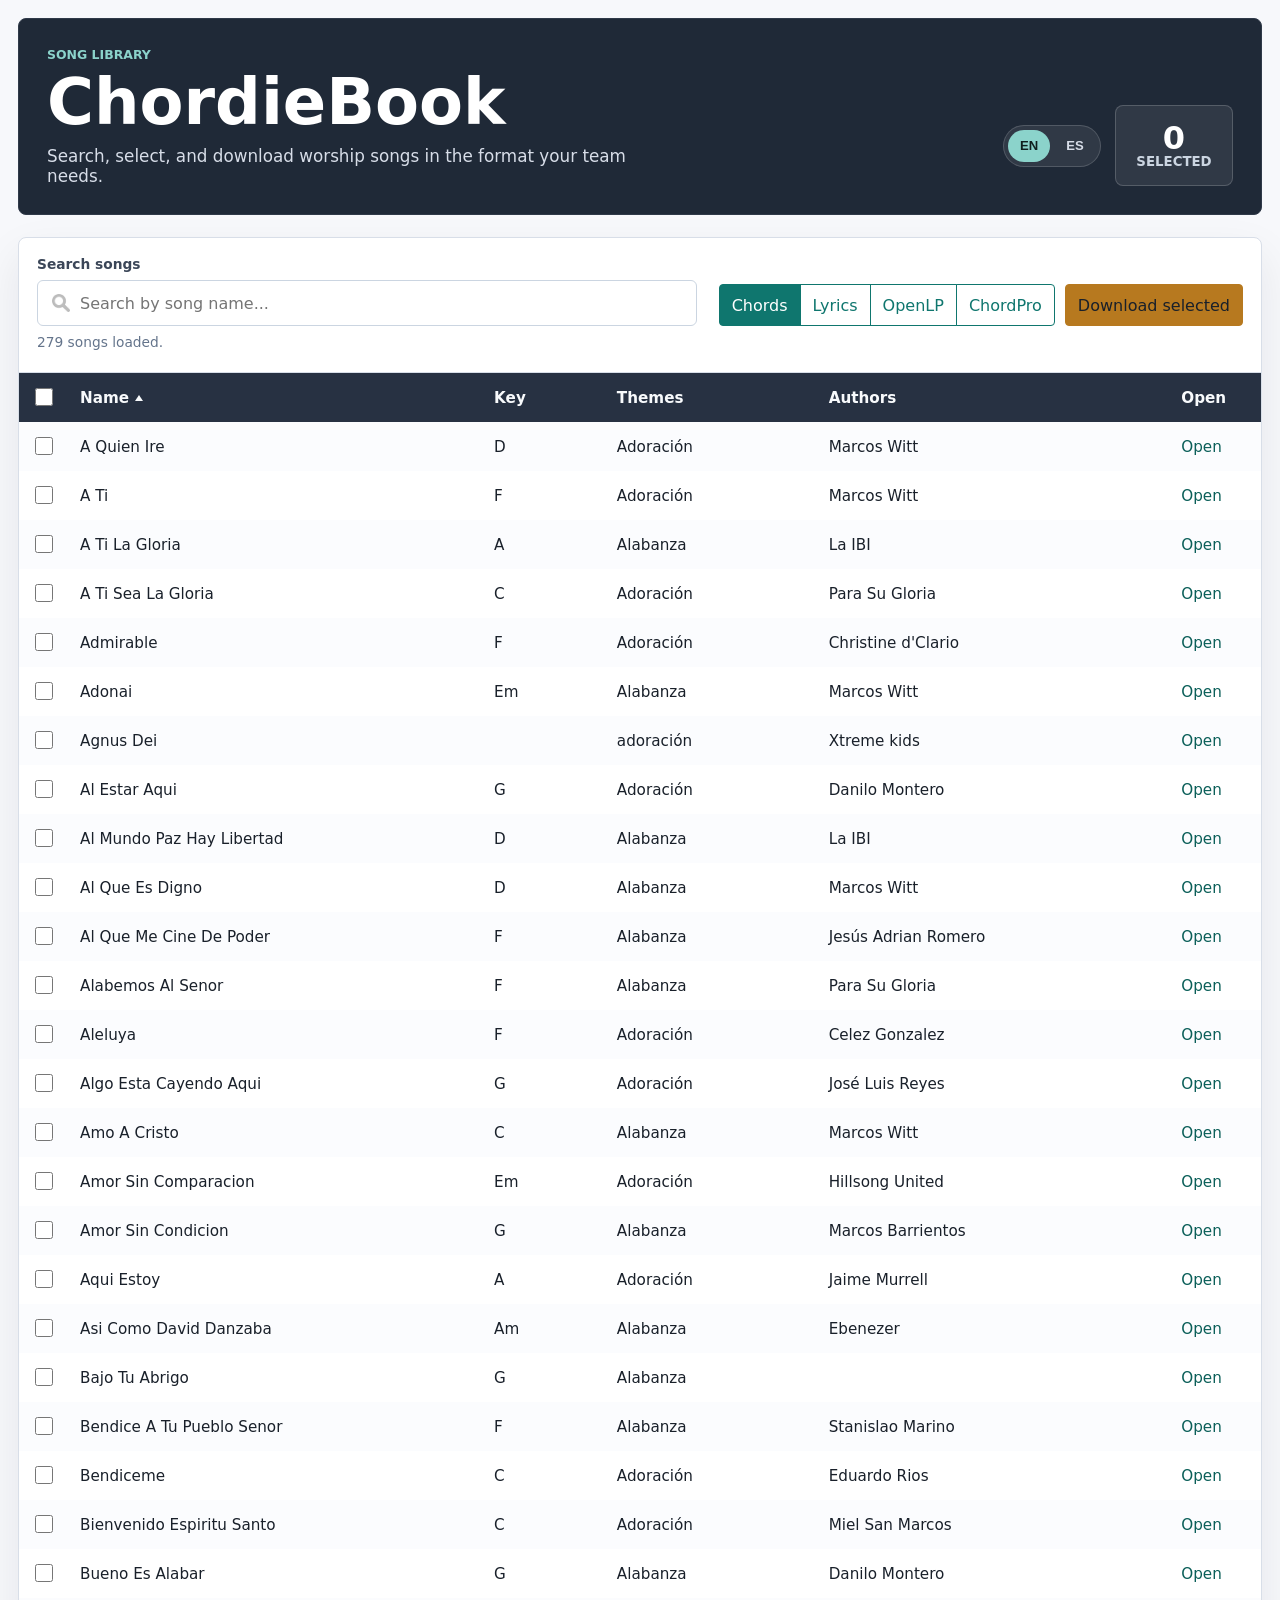
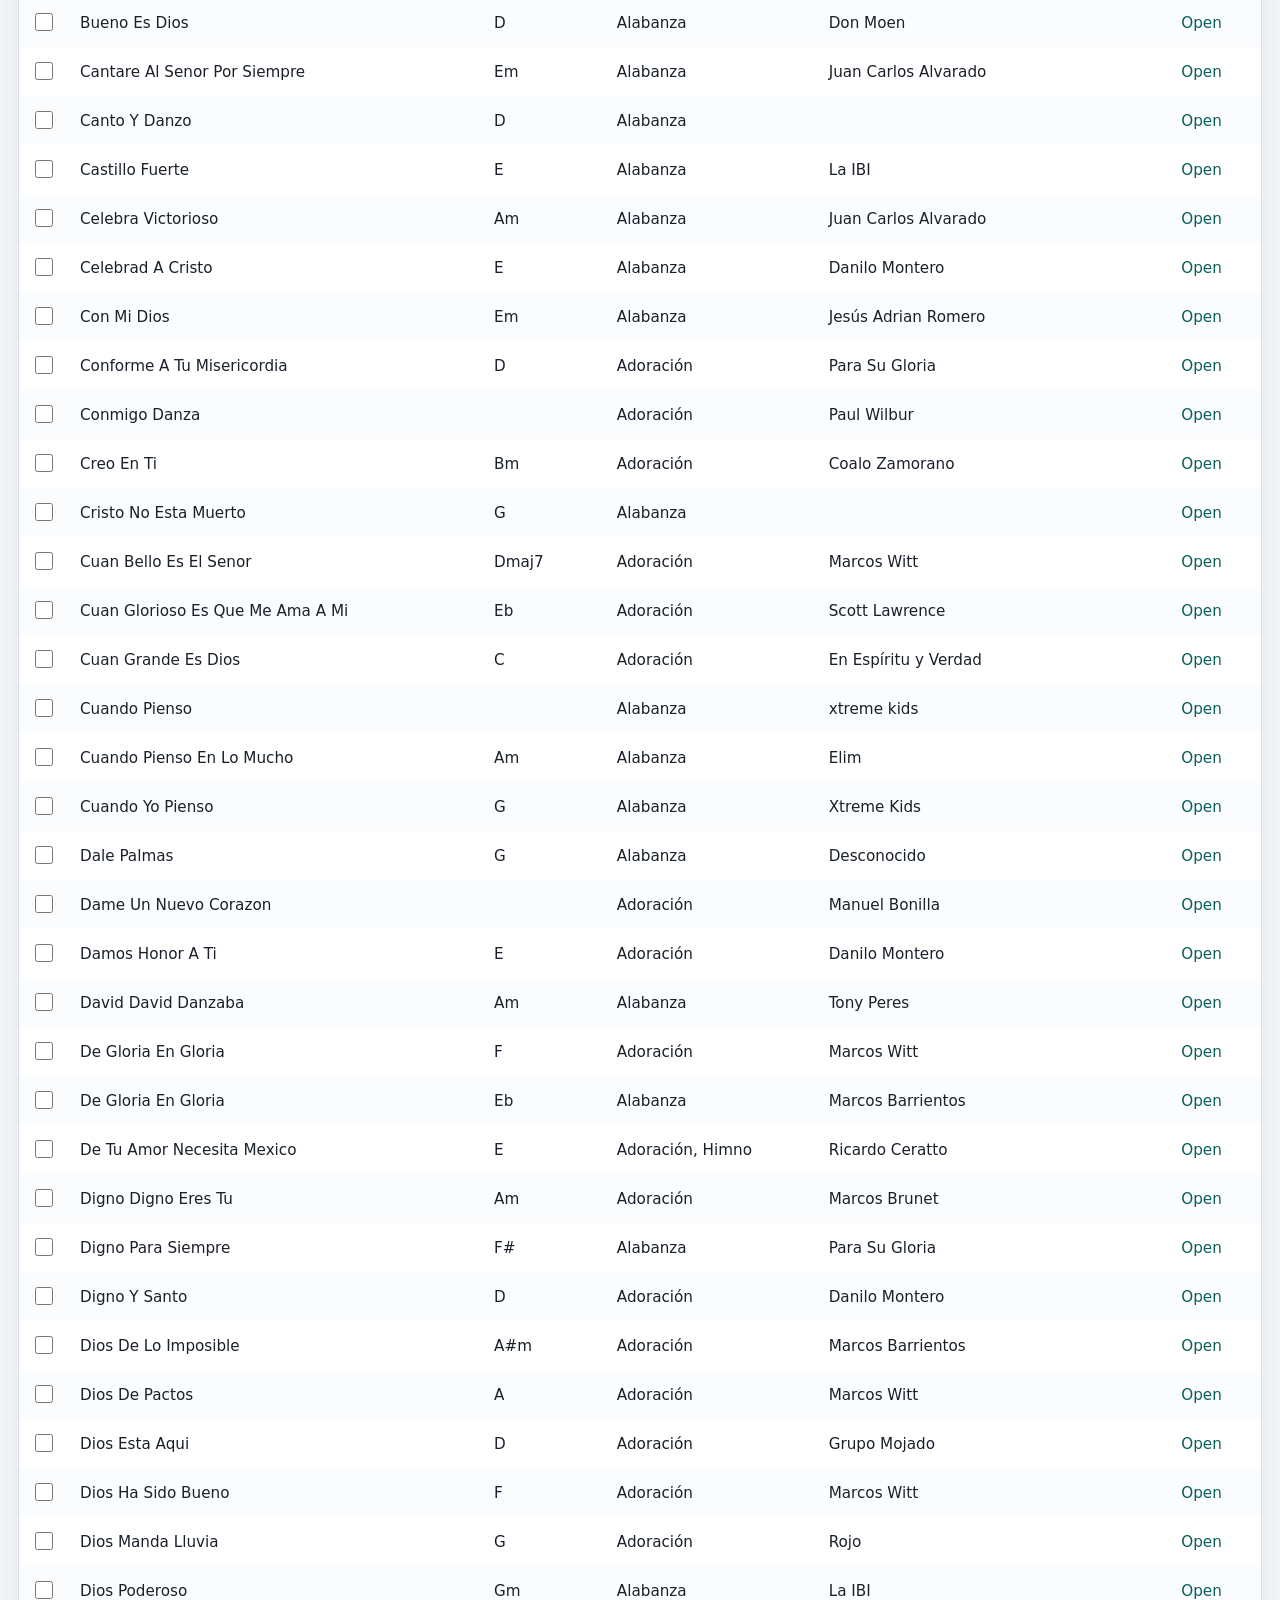
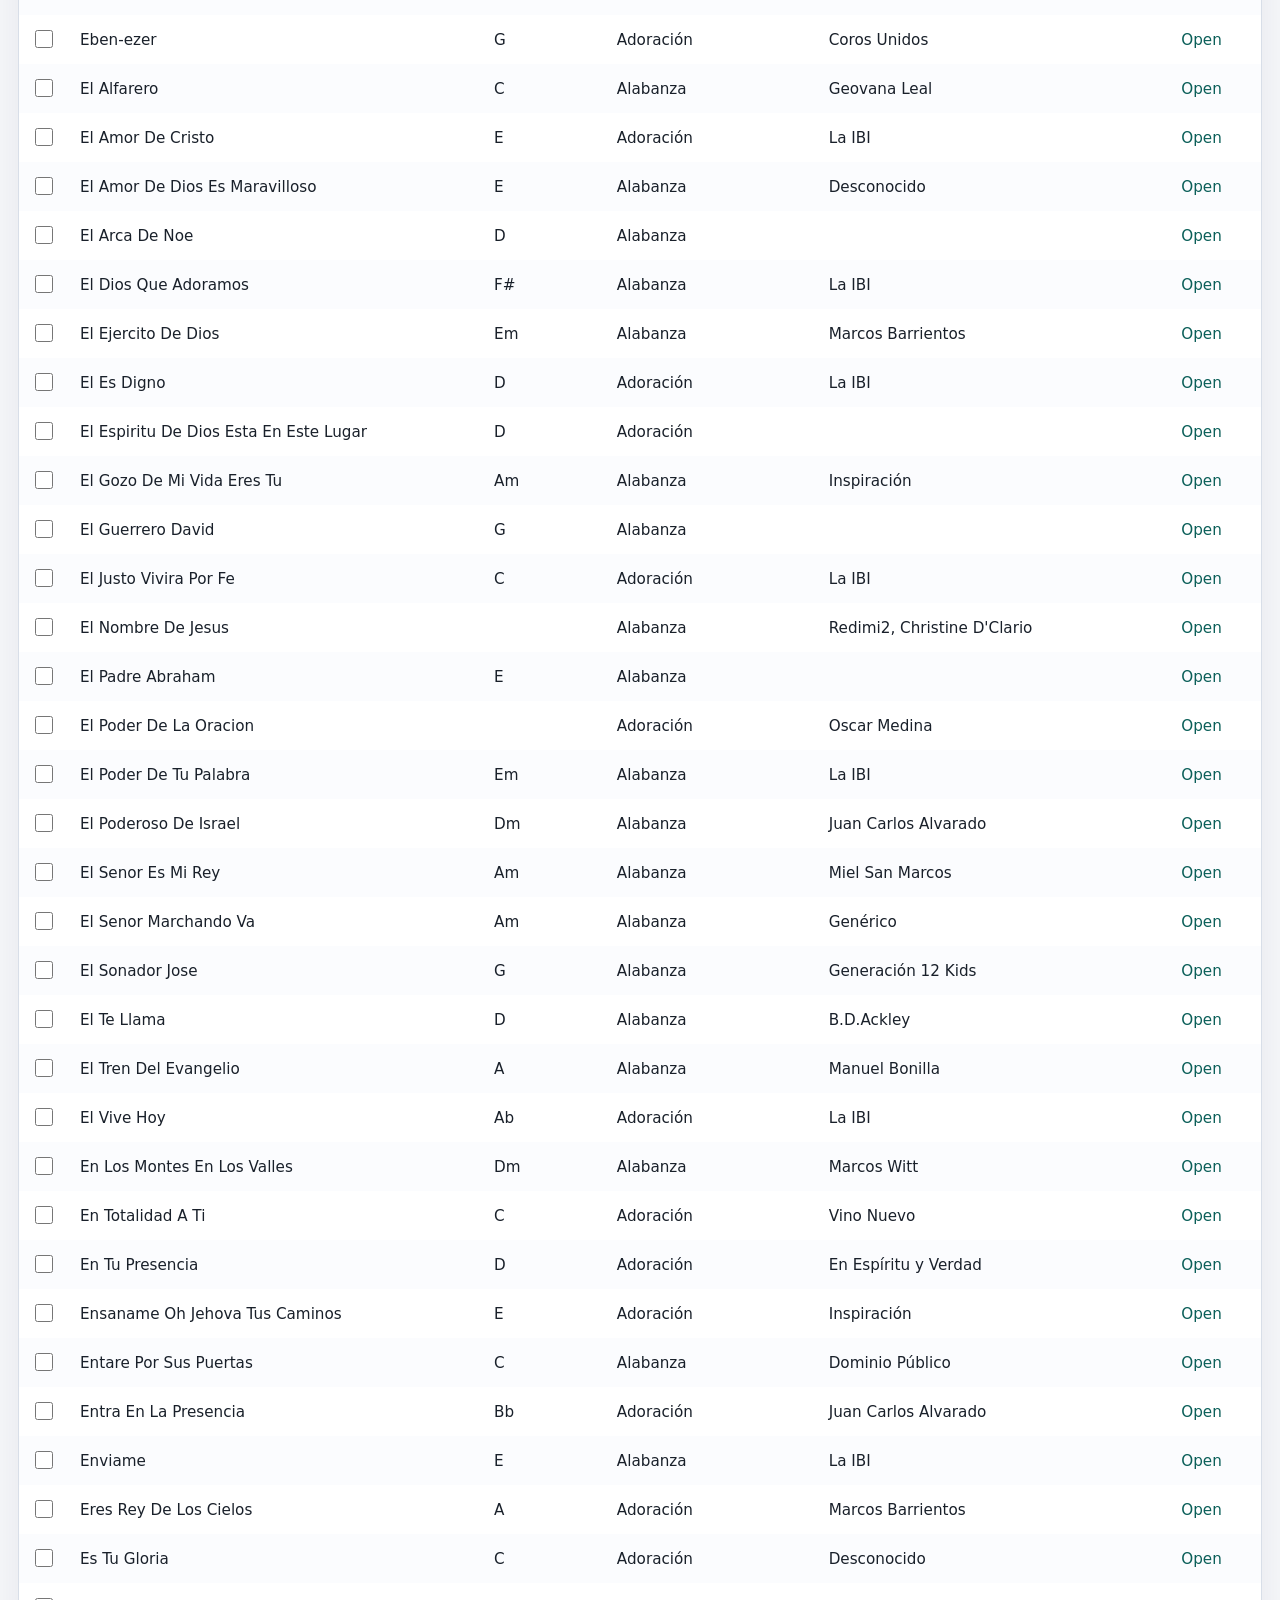
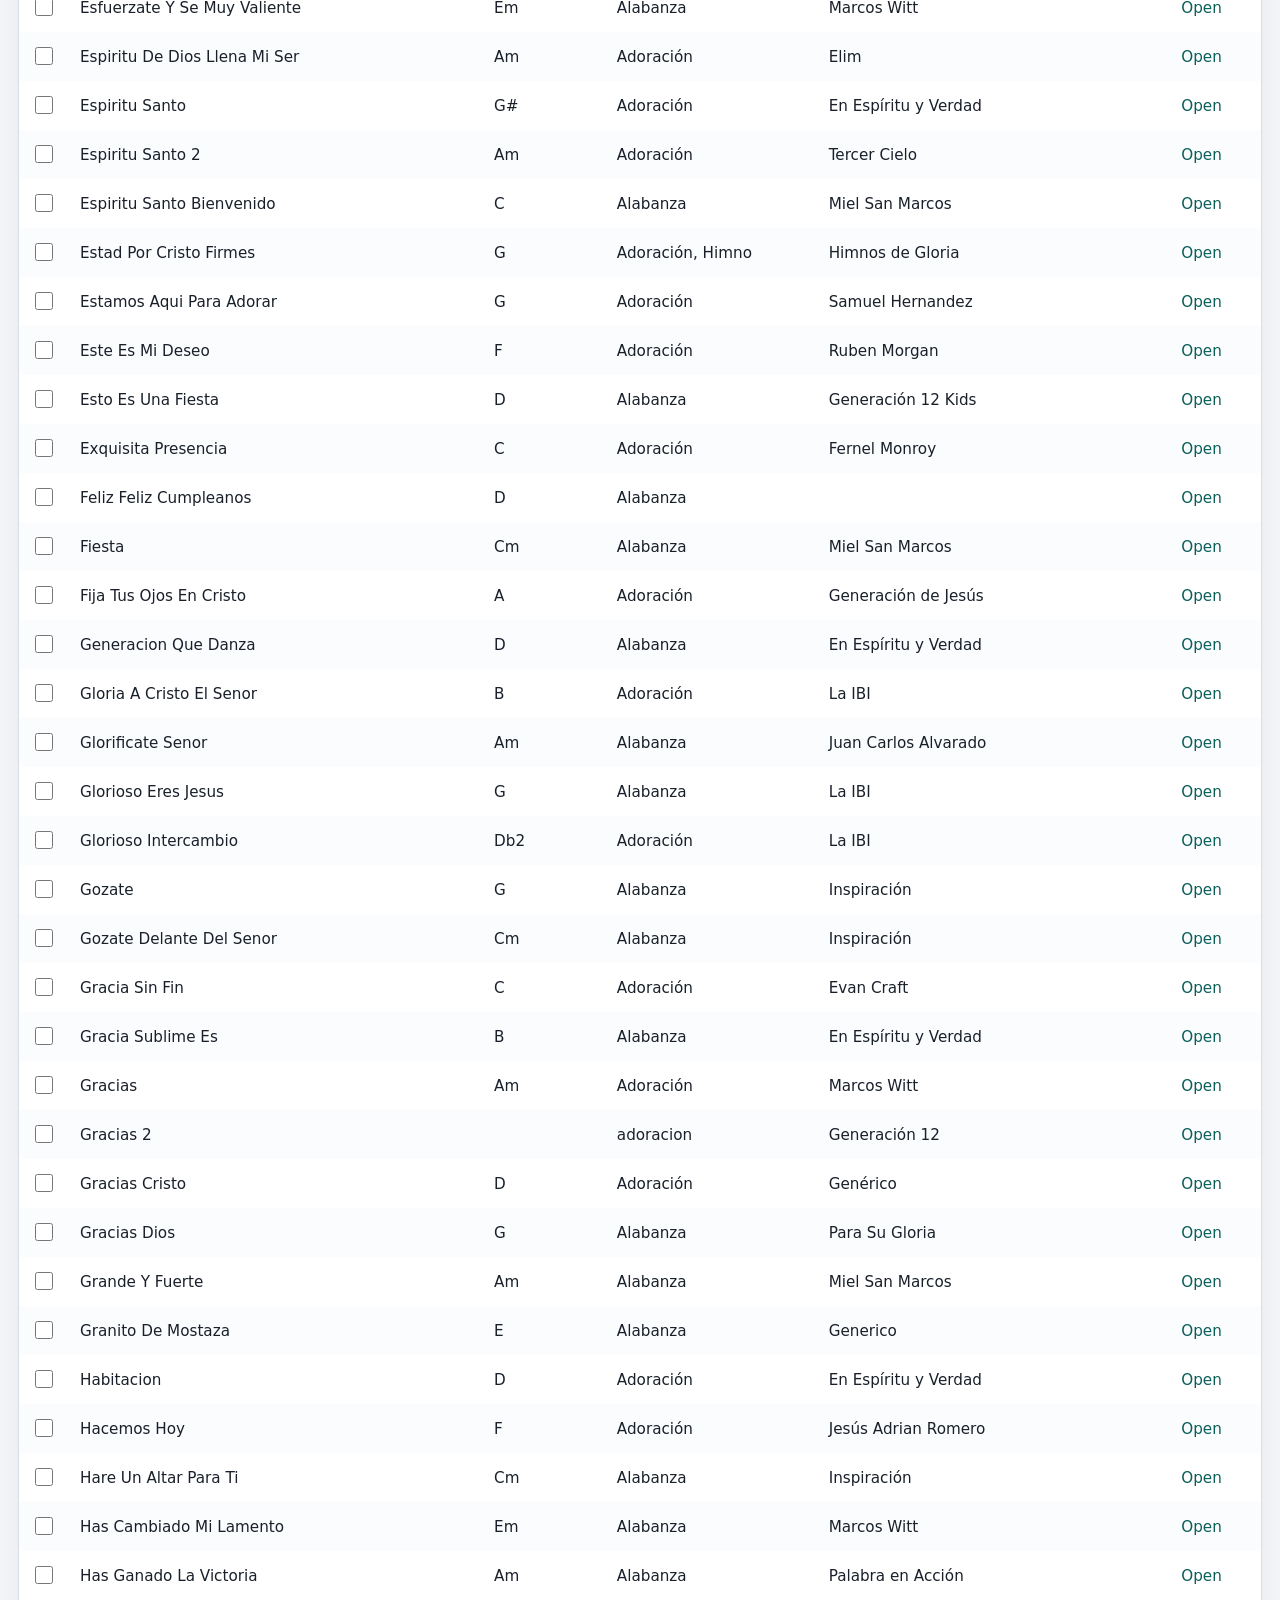
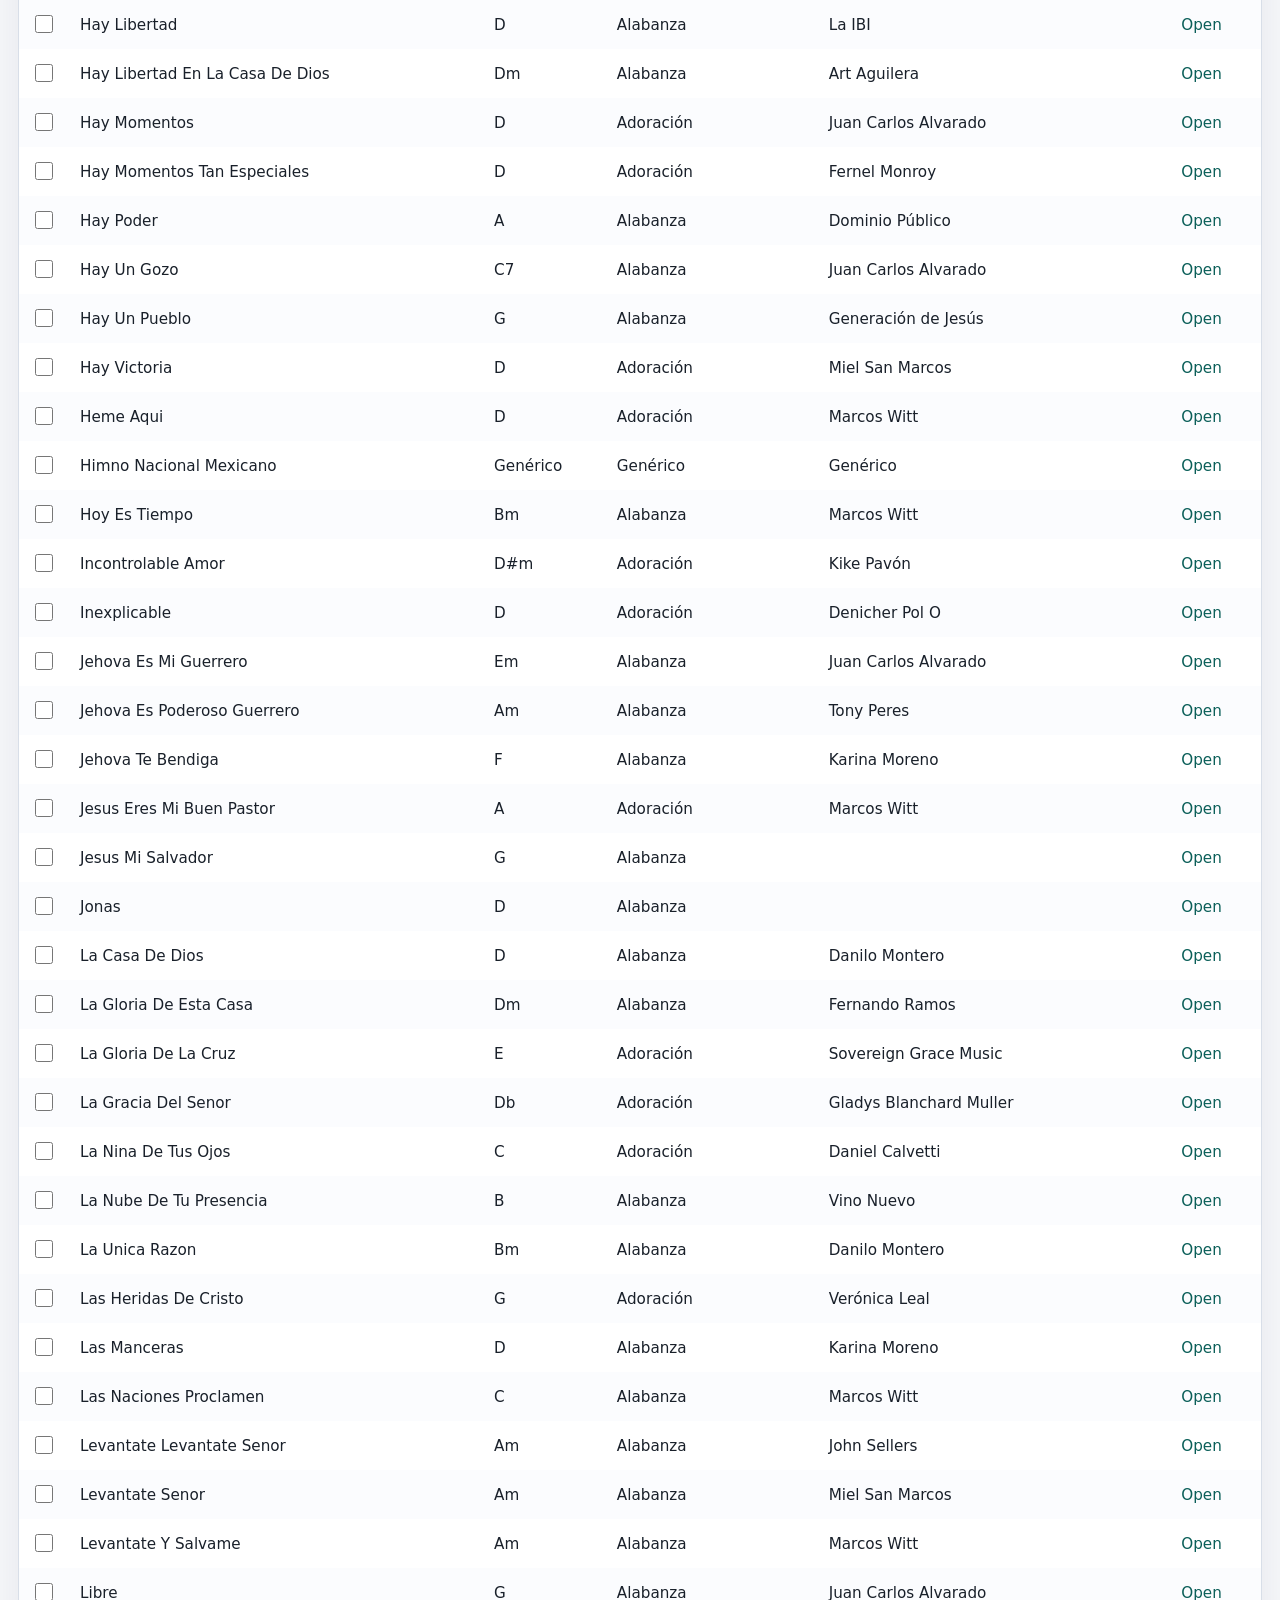
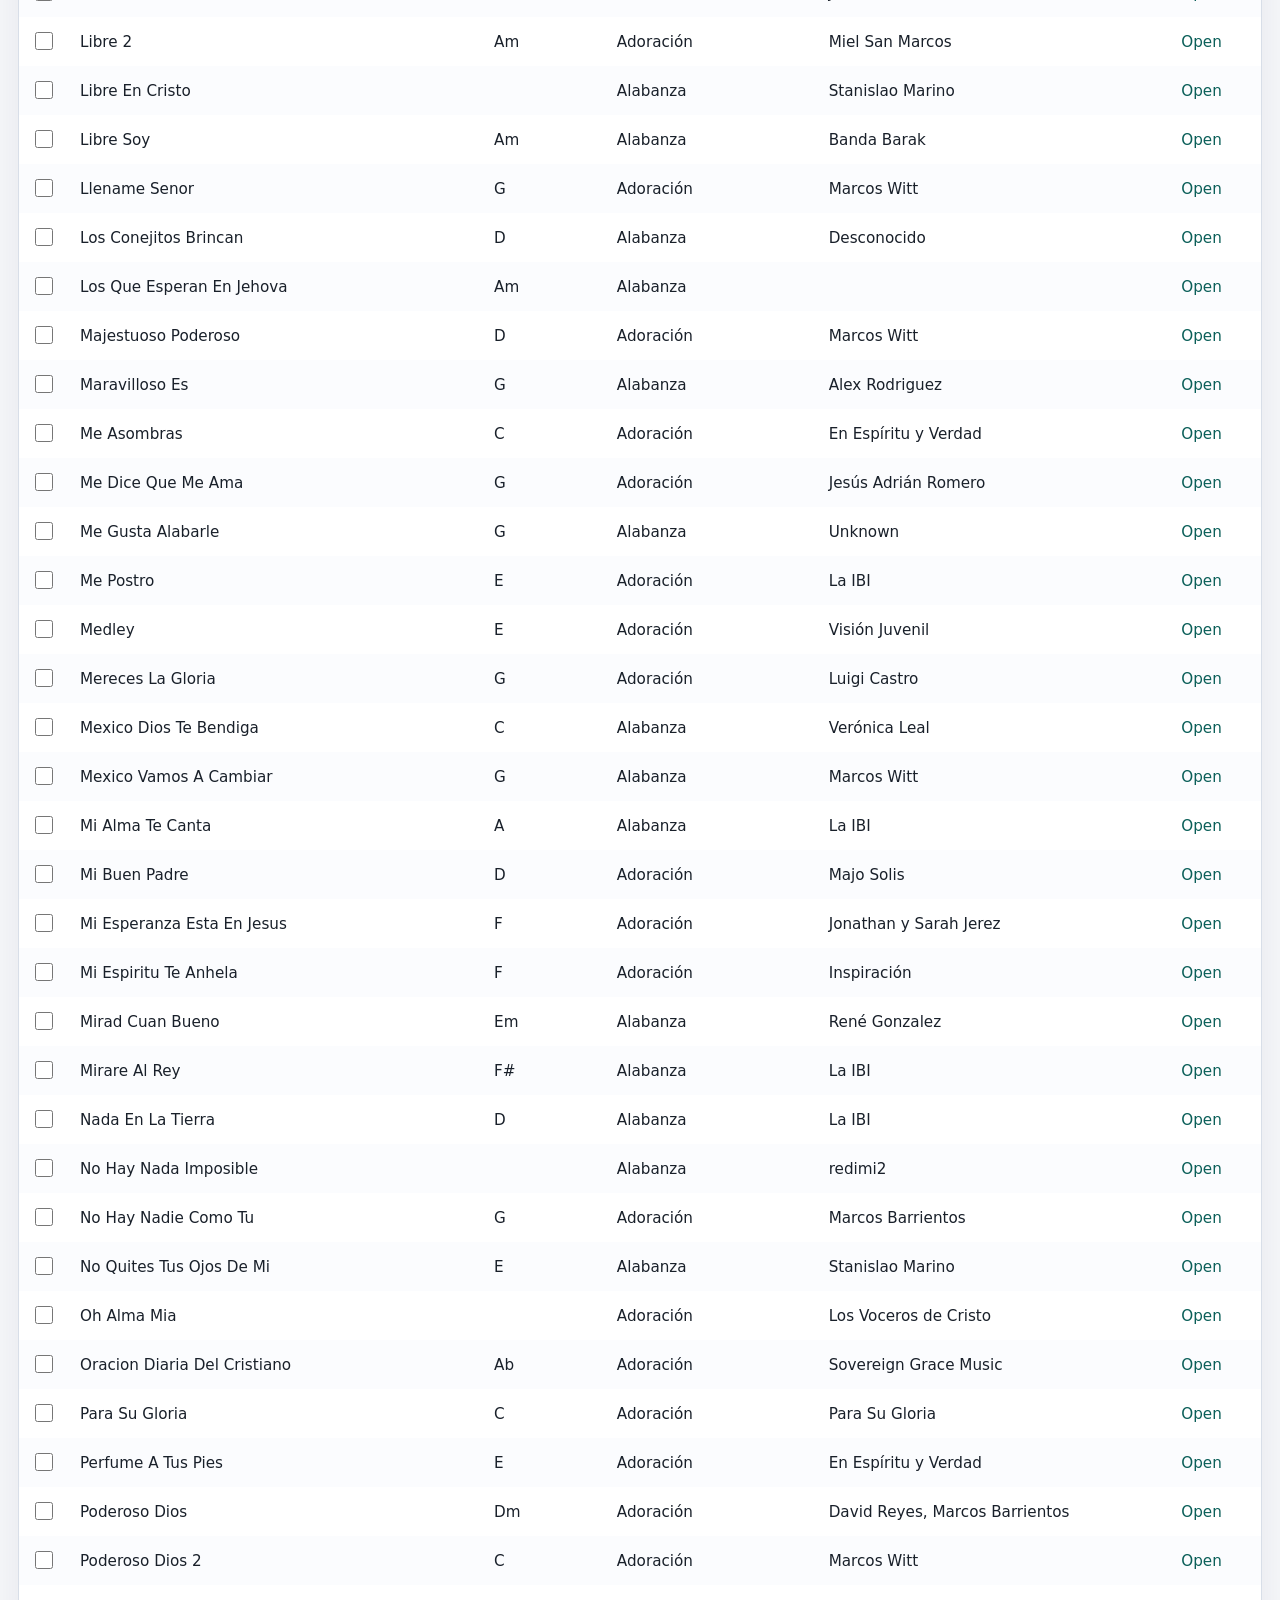
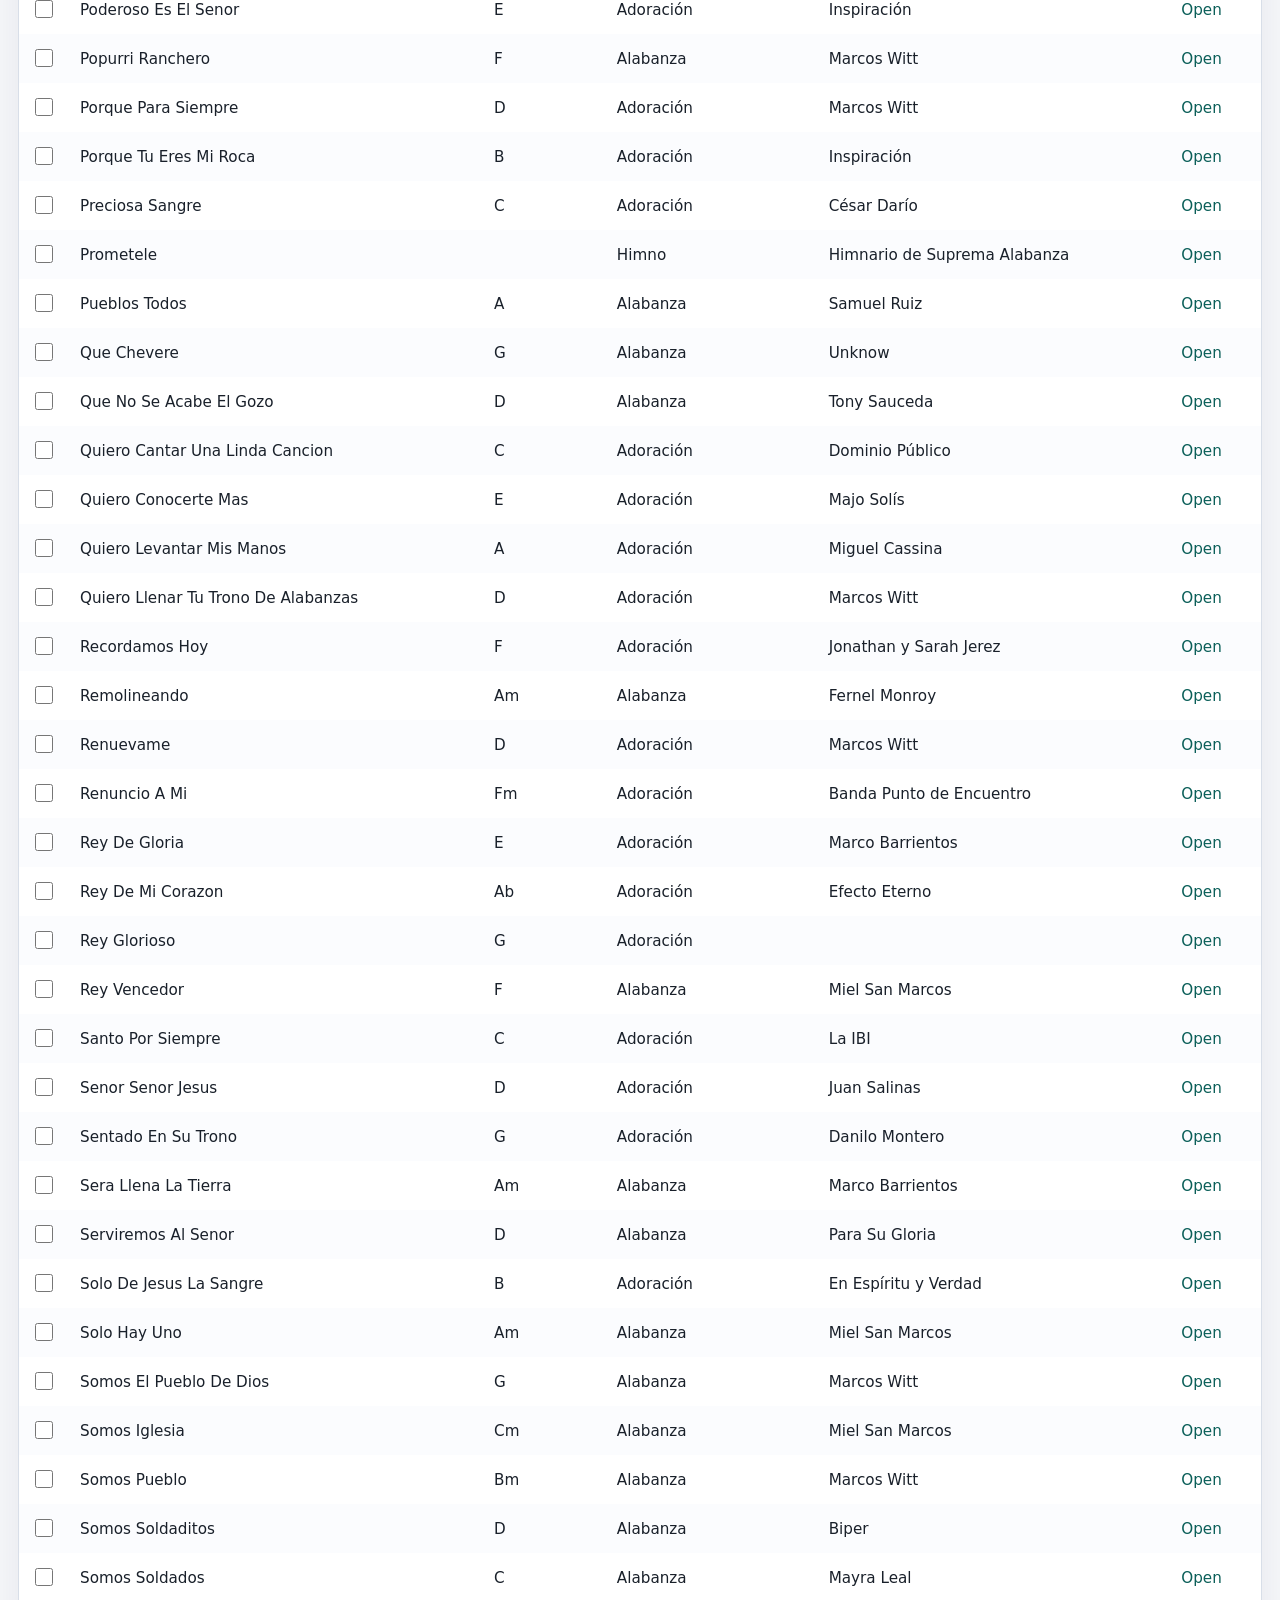
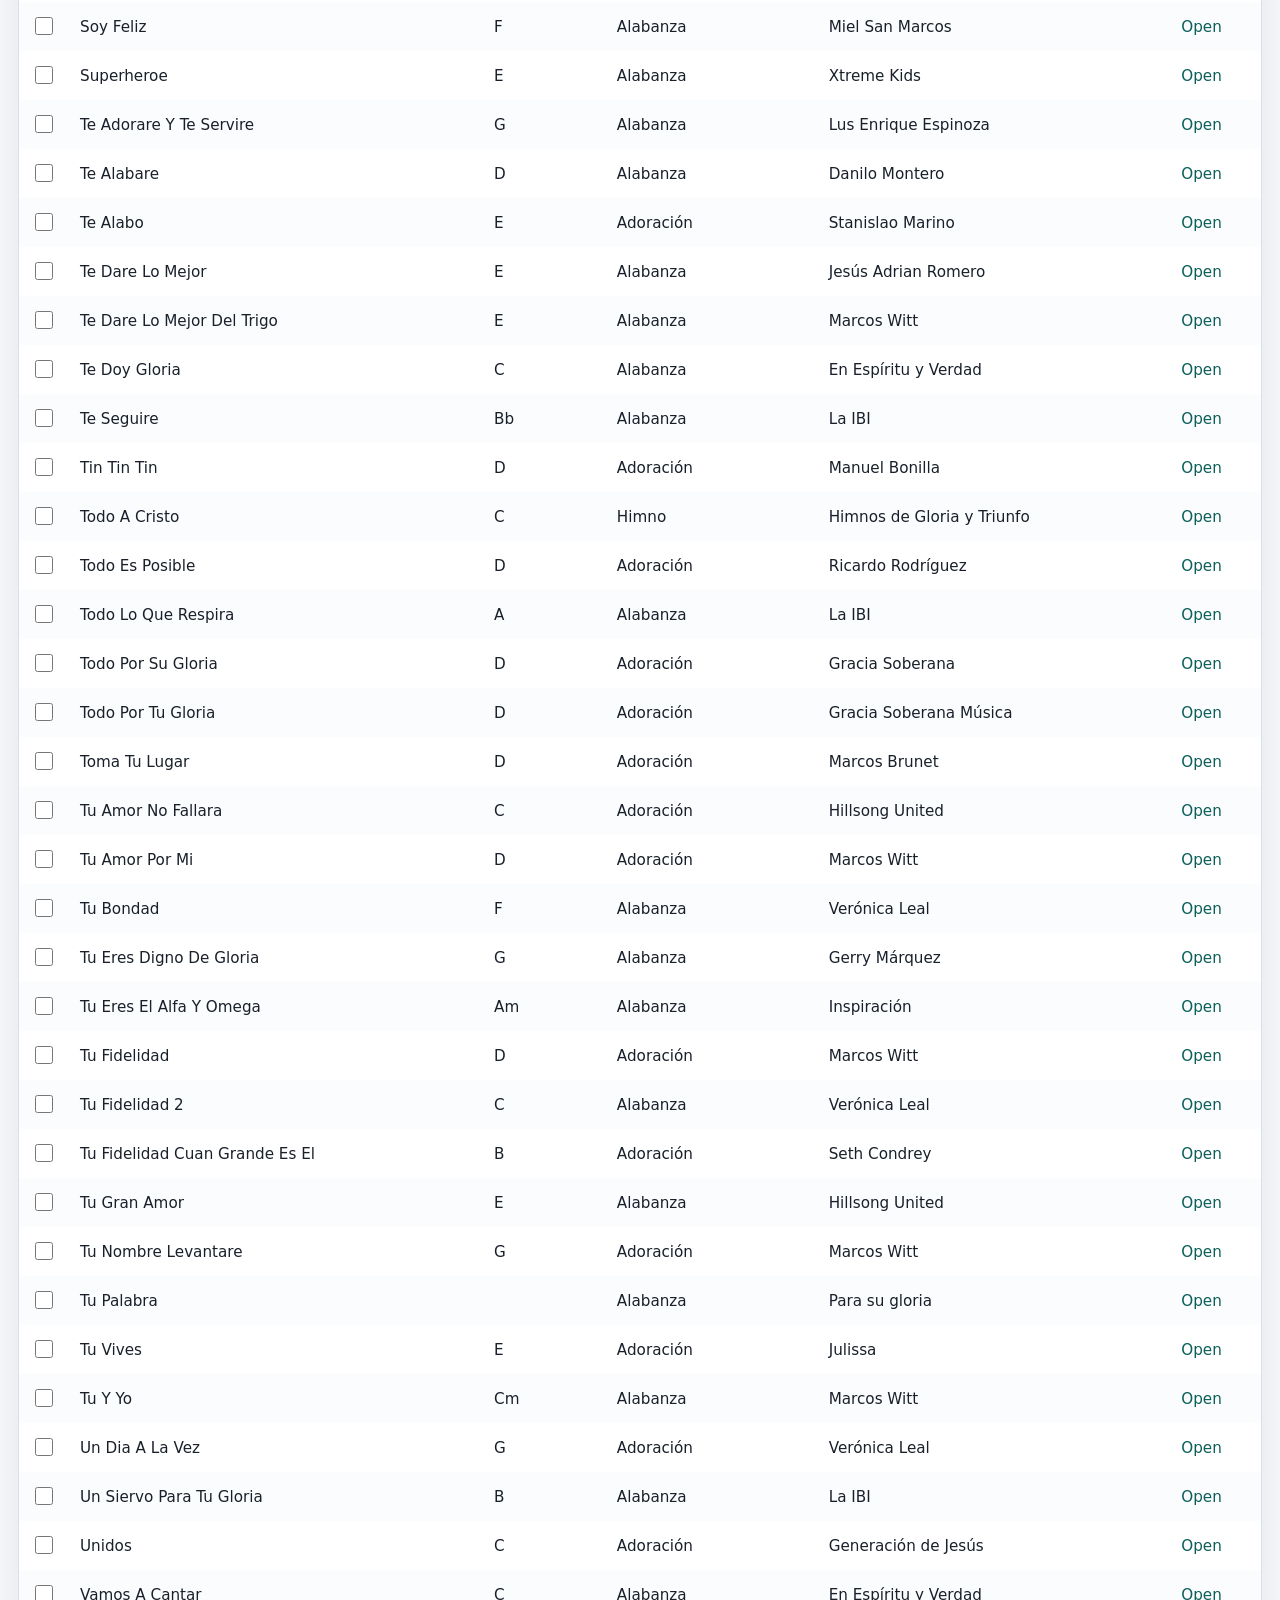
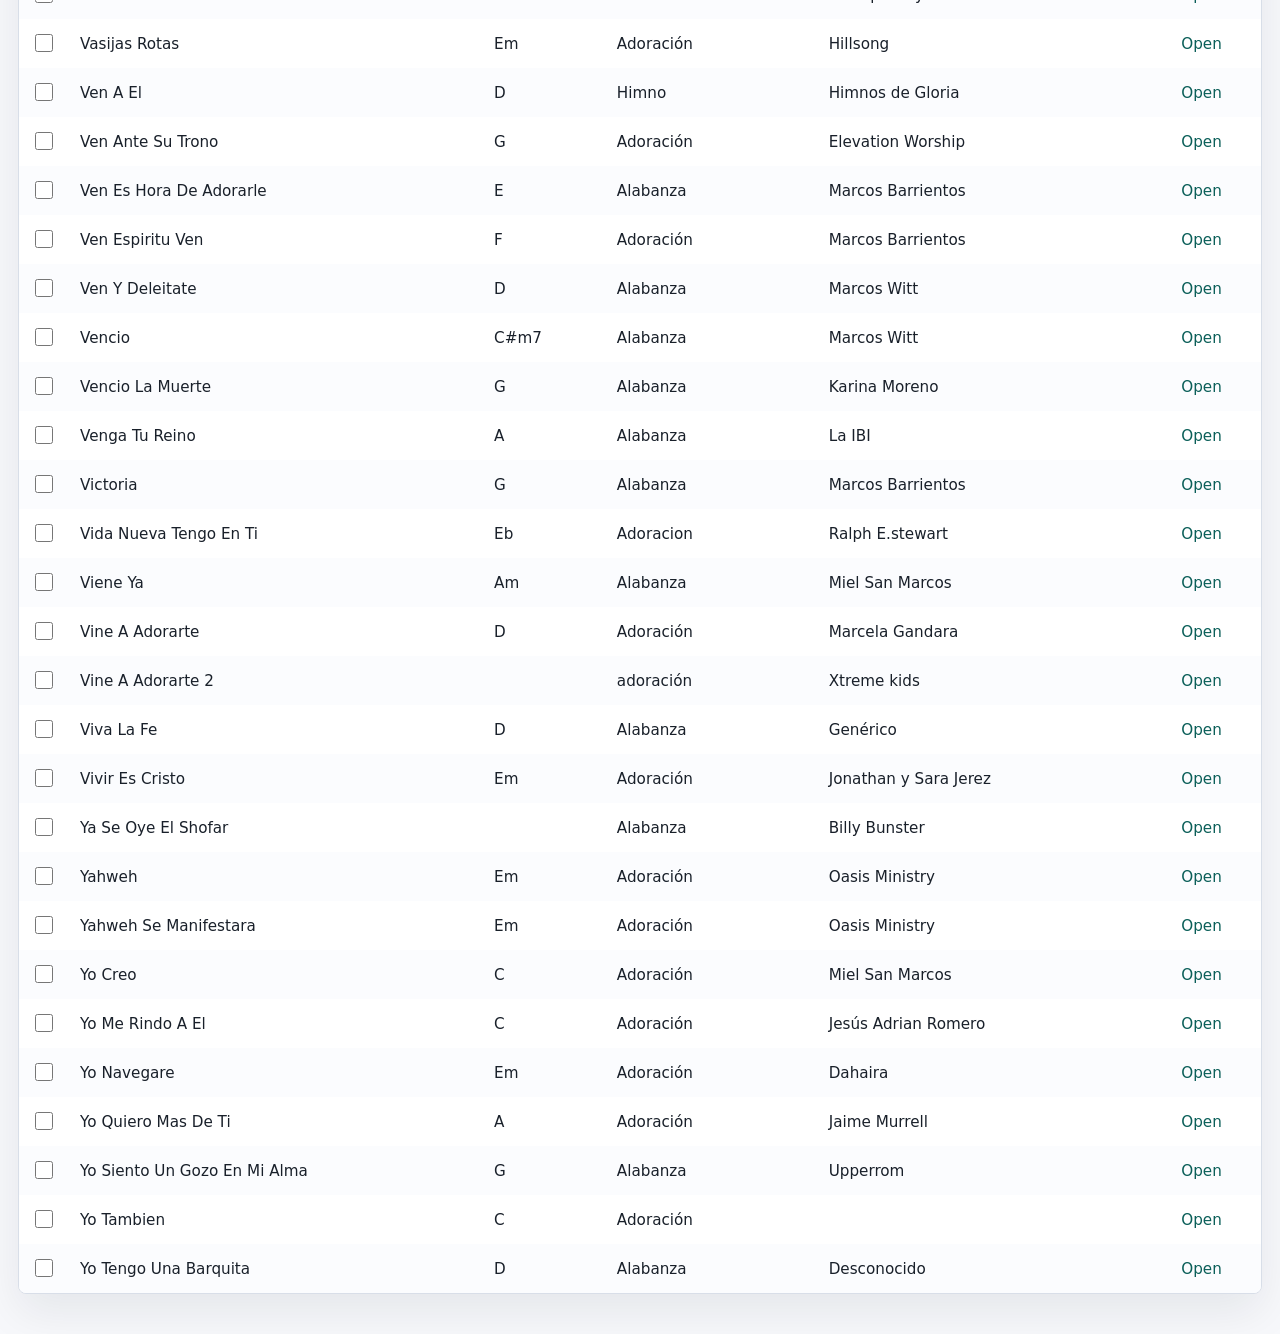
==== index.html @ efb798d4 "Improve mobile catalog layout" ====
<!DOCTYPE html>
<html lang="en">
  <head>
    <meta charset="utf-8">
    <meta name="viewport" content="width=device-width, initial-scale=1">
    <title>ChordieBook</title>
    <link rel="preload" href="data/data.json" as="fetch" crossorigin="anonymous">
    <link rel="stylesheet" href="css/style.min.css">
  </head>
  <body>
    <main role="main" class="container-fluid app-main">
      <section class="top-bar" aria-labelledby="page-title">
        <div class="top-bar-copy">
          <p class="eyebrow" data-i18n="eyebrow">Song library</p>
          <h1 id="page-title">ChordieBook</h1>
          <p data-i18n="heroDescription">Search, select, and download worship songs in the format your team needs.</p>
        </div>
        <div class="top-bar-meta">
          <div class="language-switch" role="group" aria-label="Language">
            <button type="button" class="language-option" data-language="en">EN</button>
            <button type="button" class="language-option" data-language="es">ES</button>
          </div>
          <div class="selection-meter" aria-live="polite">
            <span id="selectionCount">0</span>
            <small data-i18n="selected">selected</small>
          </div>
        </div>
      </section>
      <section class="library-panel">
        <div class="toolbar">
          <div class="search-area">
            <label for="myInput" data-i18n="searchLabel">Search songs</label>
            <input type="search" id="myInput" class="form-control" placeholder="Search by song name..." data-i18n-placeholder="searchPlaceholder">
            <div id="catalogStatus" class="catalog-status" data-i18n="loadingCatalog">Loading catalog...</div>
          </div>
          <div class="download-area">
            <div class="btn-group download-options" id="downloadType" role="group" aria-label="Download format">
	    <input type="radio" class="btn-check" name="btnradio"
		   id="btnradio1" autocomplete="off" value="chords" checked>
	    <label class="btn btn-outline-primary" for="btnradio1" data-i18n="chords">Chords</label>

	    <input type="radio" class="btn-check" name="btnradio"
		   id="btnradio2" autocomplete="off" value="lyrics">
	    <label class="btn btn-outline-primary" for="btnradio2" data-i18n="lyrics">Lyrics</label>

	    <input type="radio" class="btn-check" name="btnradio"
		   id="btnradio3" autocomplete="off" value="openlp">
	    <label class="btn btn-outline-primary" for="btnradio3">OpenLP</label>

	    <input type="radio" class="btn-check" name="btnradio"
		   id="btnradio4" autocomplete="off" value="chordpro">
	    <label class="btn btn-outline-primary" for="btnradio4">ChordPro</label>
            </div>
	    <button type="button" class="btn btn-primary download-button" onClick="download()" data-i18n="downloadSelected">Download selected</button>
          </div>
        </div>
        <div class="table-shell">
        <table id="myTable"
	       class="table table-striped table-hover table-sm song-table"
	       >
          <thead class="table-dark">
            <tr>
	    <th class="song-select-cell"><input type="checkbox" id="selectAllSongs"></th>
            <th scope="col" data-column="name" aria-sort="ascending"><button type="button" class="sort-button" data-sort="name" data-i18n="name">Name</button></th>
	    <th scope="col" data-column="key" aria-sort="none"><button type="button" class="sort-button" data-sort="key" data-i18n="key">Key</button></th>
	    <th scope="col" data-column="themes" aria-sort="none"><button type="button" class="sort-button" data-sort="themes" data-i18n="themes">Themes</button></th>
	    <th scope="col" data-column="authors" aria-sort="none"><button type="button" class="sort-button" data-sort="authors" data-i18n="authors">Authors</button></th>
            <th scope="col" data-column="action" data-i18n="open">Open</th>
            </tr>
          </thead>
	          <tbody></tbody>
        </table>
        </div>
      </section>
      <div id="result"></div>
	<script src="js/script.min.js"></script>
    </main>
  </body>
</html>
---- css/style.min.css ----
:root{--surface: #ffffff;--surface-soft: #f7f8fb;--ink: #19202a;--muted: #64748b;--line: #d8dee8;--accent: #0f766e;--accent-strong: #0b5f59;--gold: #b7791f;--header: #151923}*{box-sizing:border-box}body{min-height:100vh;margin:0;color:var(--ink);background:var(--surface-soft);font-family:system-ui,-apple-system,BlinkMacSystemFont,Segoe UI,sans-serif}.container-fluid{width:100%;margin-right:auto;margin-left:auto}.app-main{max-width:1440px;padding:18px 18px 40px}.top-bar{display:grid;grid-template-columns:minmax(0,1fr) auto;align-items:end;justify-content:space-between;gap:28px;margin-bottom:22px;padding:28px;color:#fff;background:#1f2937;border:1px solid #303a49;border-radius:8px}.top-bar-copy{max-width:720px}.eyebrow{margin:0 0 8px;color:#8bd3cb;font-size:.78rem;font-weight:700;letter-spacing:0;text-transform:uppercase}.top-bar h1{margin:0;font-size:4rem;font-weight:750;line-height:1}.top-bar-copy p:last-child{margin:12px 0 0;max-width:580px;color:#d7dde8;font-size:1.05rem}.top-bar-meta{display:grid;grid-template-columns:auto auto;align-items:center;justify-content:end;gap:14px}.language-switch{display:inline-flex;gap:4px;padding:4px;background:#ffffff14;border:1px solid rgba(255,255,255,.16);border-radius:999px}.language-option{min-width:42px;min-height:32px;padding:4px 10px;color:#d7dde8;font-size:.82rem;font-weight:800;background:transparent;border:0;border-radius:999px}.language-option:hover,.language-option:focus{color:#fff;outline:none}.language-option.is-active{color:#10201f;background:#8bd3cb}.selection-meter{display:grid;min-width:118px;padding:16px 18px;text-align:center;background:#ffffff14;border:1px solid rgba(255,255,255,.18);border-radius:8px}.selection-meter span{font-size:2rem;font-weight:800;line-height:1}.selection-meter small{color:#cbd5e1;font-weight:650;text-transform:uppercase}.library-panel{background:var(--surface);border:1px solid var(--line);border-radius:8px;box-shadow:0 18px 45px #0f172a14;overflow:hidden}.toolbar{display:grid;grid-template-columns:minmax(320px,1fr) auto;gap:22px;align-items:center;padding:18px;border-bottom:1px solid var(--line)}.search-area label{display:block;margin-bottom:8px;color:#3b4658;font-size:.86rem;font-weight:700}.catalog-status{min-height:20px;margin-top:8px;color:var(--muted);font-size:.86rem}.catalog-status.is-error{color:#b42318;font-weight:700}#myInput{width:100%;min-height:46px;padding:10px 16px 10px 42px;color:var(--ink);background-color:#fff;background-image:url(searchicon.png);background-position:14px center;background-repeat:no-repeat;background-size:18px;border:1px solid #cbd5e1;border-radius:6px;box-shadow:none}.form-control{display:block;width:100%;font:inherit}#myInput:focus{border-color:var(--accent);box-shadow:0 0 0 .2rem #0f766e29;outline:none}.download-area{display:grid;grid-template-columns:auto max-content;align-items:center;justify-content:end;gap:10px;min-width:520px}.download-options{display:grid;grid-template-columns:repeat(4,minmax(78px,1fr))}.btn-group{display:inline-flex;vertical-align:middle}.btn-check{position:absolute;width:1px;height:1px;overflow:hidden;clip:rect(0,0,0,0);white-space:nowrap}.btn{display:inline-flex;align-items:center;justify-content:center;min-height:42px;padding:8px 12px;color:var(--ink);font:inherit;text-align:center;text-decoration:none;cursor:pointer;user-select:none;background:#fff;border:1px solid transparent;border-radius:4px}.download-options .btn{min-width:0;border-radius:0}#btnradio1+.btn{border-top-left-radius:4px;border-bottom-left-radius:4px}#btnradio4+.btn{border-top-right-radius:4px;border-bottom-right-radius:4px}.download-options .btn-check:not(:first-child)+.btn{margin-left:-1px}.btn-outline-primary{color:var(--accent);border-color:var(--accent)}.btn-check:checked+.btn-outline-primary,.btn-outline-primary:hover{color:#fff;background-color:var(--accent);border-color:var(--accent)}.btn-outline-primary:focus,.download-button:focus{outline:3px solid rgba(15,118,110,.22);outline-offset:2px}.download-button,.download-button:hover,.download-button:focus{min-height:42px;background:var(--gold);border-color:var(--gold);box-shadow:none}.download-button:hover{background:#9f6318;border-color:#9f6318}.table-shell{width:100%;overflow-x:auto}#myTable,.song-table{width:100%;min-width:720px;margin:0;border-collapse:separate;border-spacing:0;font-size:.95rem}.table{color:var(--ink)}.table-striped tbody tr:nth-of-type(odd){background-color:#fbfcfe}#myTable th,#myTable td{padding:12px;text-align:left;vertical-align:middle;border-color:#e4e9f1}#myTable thead th{color:#f8fafc;background:#273142;border-color:#273142;white-space:nowrap}#myTable tbody tr{border-bottom:1px solid #e4e9f1}#myTable tbody tr:hover{background-color:#eef7f6}#myTable a,#myTable .song-action{color:var(--accent-strong);font-weight:650;text-decoration:none}#myTable .song-action{padding:0;font:inherit;cursor:pointer;background:transparent;border:0}#myTable a:hover,#myTable .song-action:hover{color:#084c47;text-decoration:underline}#myTable .song-action:focus{outline:2px solid rgba(15,118,110,.28);outline-offset:3px}.song-select-cell{width:48px;text-align:center}.song-select,#selectAllSongs{width:18px;height:18px;accent-color:var(--accent)}.sort-button{display:inline-flex;align-items:center;gap:6px;padding:0;color:inherit;font:inherit;font-weight:800;cursor:pointer;background:transparent;border:0}.sort-button:after{content:"";width:0;height:0;border-right:4px solid transparent;border-left:4px solid transparent}th[aria-sort=ascending] .sort-button:after{border-bottom:6px solid currentColor}th[aria-sort=descending] .sort-button:after{border-top:6px solid currentColor}.sort-button:focus{outline:2px solid #8bd3cb;outline-offset:3px}@media(max-width:900px){.top-bar,.toolbar{grid-template-columns:1fr}.top-bar-meta{justify-content:flex-start;min-width:0}.selection-meter{justify-self:start}.download-area{grid-template-columns:minmax(0,1fr) max-content;justify-content:stretch;min-width:0}}@media(max-width:760px){.table-shell{overflow-x:visible}#myTable,.song-table,#myTable tbody,#myTable tr,#myTable td{display:block;width:100%;min-width:0}#myTable thead{display:none}#myTable tbody{display:grid;gap:10px;padding:10px;background:#eef2f7}#myTable tbody tr{position:relative;display:grid;grid-template-columns:minmax(0,1fr) auto;gap:8px 12px;padding:14px;background:#fff;border:1px solid var(--line);border-radius:8px;box-shadow:0 8px 18px #0f172a0f}#myTable tbody tr:hover{background-color:#fff}#myTable td{padding:0;border:0;overflow-wrap:anywhere}#myTable td:before{content:none}#myTable .song-select-cell{grid-column:2;grid-row:1;align-self:start;width:auto;padding:0;text-align:right}#myTable .song-select{width:22px;height:22px}#myTable .song-name-cell{grid-column:1;grid-row:1;padding-right:4px;color:#1f2937;font-size:1.05rem;font-weight:750;line-height:1.25}#myTable .song-key-cell{grid-column:1;grid-row:2;display:inline-flex;align-items:center;gap:6px;justify-self:start;width:auto;min-height:24px;padding:3px 8px;color:#273142;font-size:.8rem;font-weight:750;background:#eef7f6;border:1px solid rgba(15,118,110,.2);border-radius:999px}#myTable .song-key-cell:before{content:attr(data-label);color:var(--accent-strong);font-size:.68rem;font-weight:800;text-transform:uppercase}#myTable .song-themes-cell,#myTable .song-authors-cell{grid-column:1 / -1;display:grid;grid-template-columns:76px minmax(0,1fr);gap:10px;color:#334155;font-size:.9rem;line-height:1.3}#myTable .song-key-cell.is-empty,#myTable .song-themes-cell.is-empty,#myTable .song-authors-cell.is-empty{display:none}#myTable .song-themes-cell{grid-row:3;padding-top:4px}#myTable .song-authors-cell{grid-row:4}#myTable .song-themes-cell:before,#myTable .song-authors-cell:before{content:attr(data-label);color:var(--muted);font-size:.7rem;font-weight:800;text-transform:uppercase}#myTable .song-action-cell{grid-column:1 / -1;grid-row:5;padding-top:6px}#myTable .song-action{display:flex;align-items:center;justify-content:center;width:100%;min-height:40px;color:#fff;font-weight:750;background:var(--accent);border-radius:6px}#myTable .song-action:hover{color:#fff;text-decoration:none;background:var(--accent-strong)}}@media(max-width:560px){.app-main{padding:8px 8px 24px}.top-bar,.toolbar{padding:14px}.top-bar{gap:12px;margin-bottom:12px}.top-bar h1{font-size:1.9rem}.top-bar-copy p:last-child{margin-top:8px;font-size:.92rem;line-height:1.35}.eyebrow{margin-bottom:4px;font-size:.68rem}.top-bar-meta{display:grid;grid-template-columns:minmax(0,1fr) 88px;align-items:stretch;gap:8px;width:100%}.language-switch,.selection-meter{width:100%}.language-option{flex:1 1 50%;min-height:30px;padding:3px 8px}.selection-meter{min-width:0;padding:5px 8px}.selection-meter span{font-size:1.3rem}.selection-meter small{font-size:.64rem}.toolbar{gap:12px}.search-area label{margin-bottom:6px}#myInput{min-height:42px}.catalog-status{min-height:18px;margin-top:6px}.download-area,.download-options,.download-button{width:100%}.download-area{grid-template-columns:1fr;gap:8px}.download-options{display:grid;grid-template-columns:repeat(4,minmax(0,1fr))}.download-options .btn{min-width:0;min-height:36px;padding:7px 4px;font-size:.86rem;white-space:nowrap}.download-button{min-height:38px}}
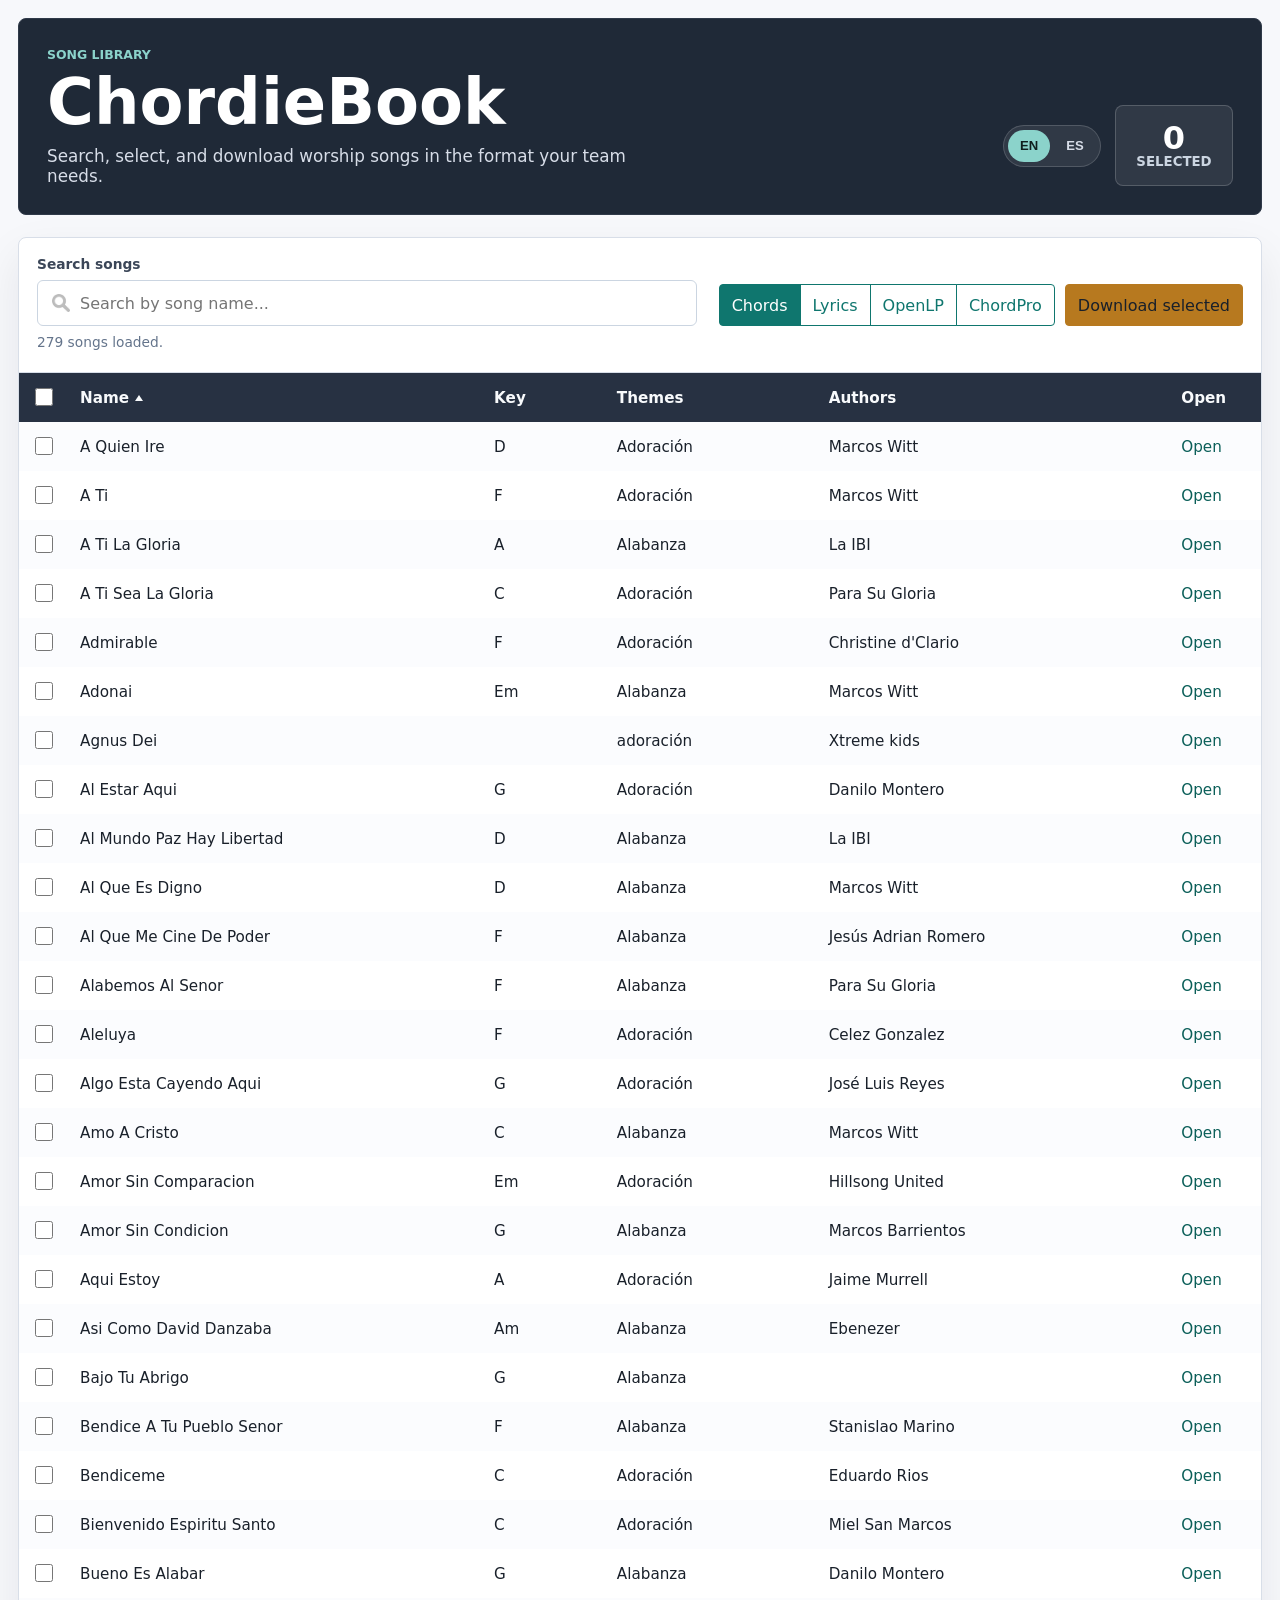
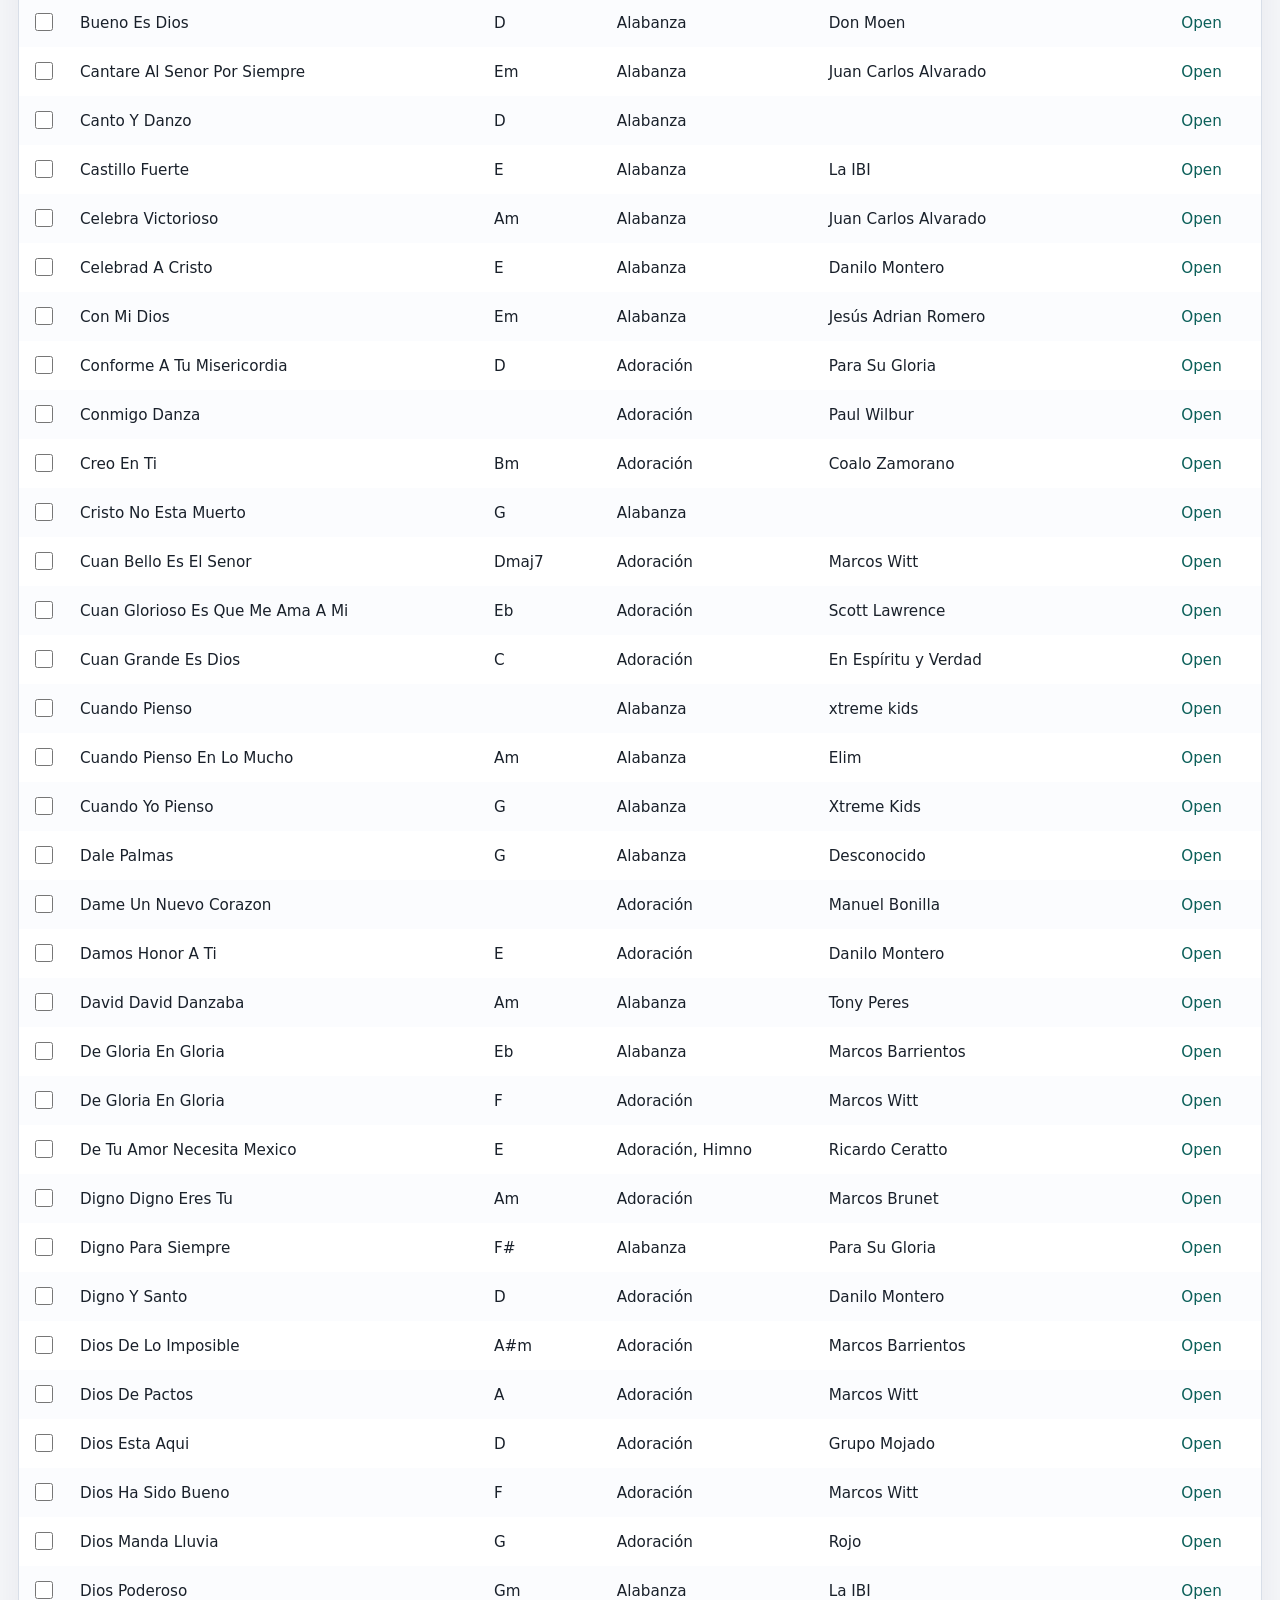
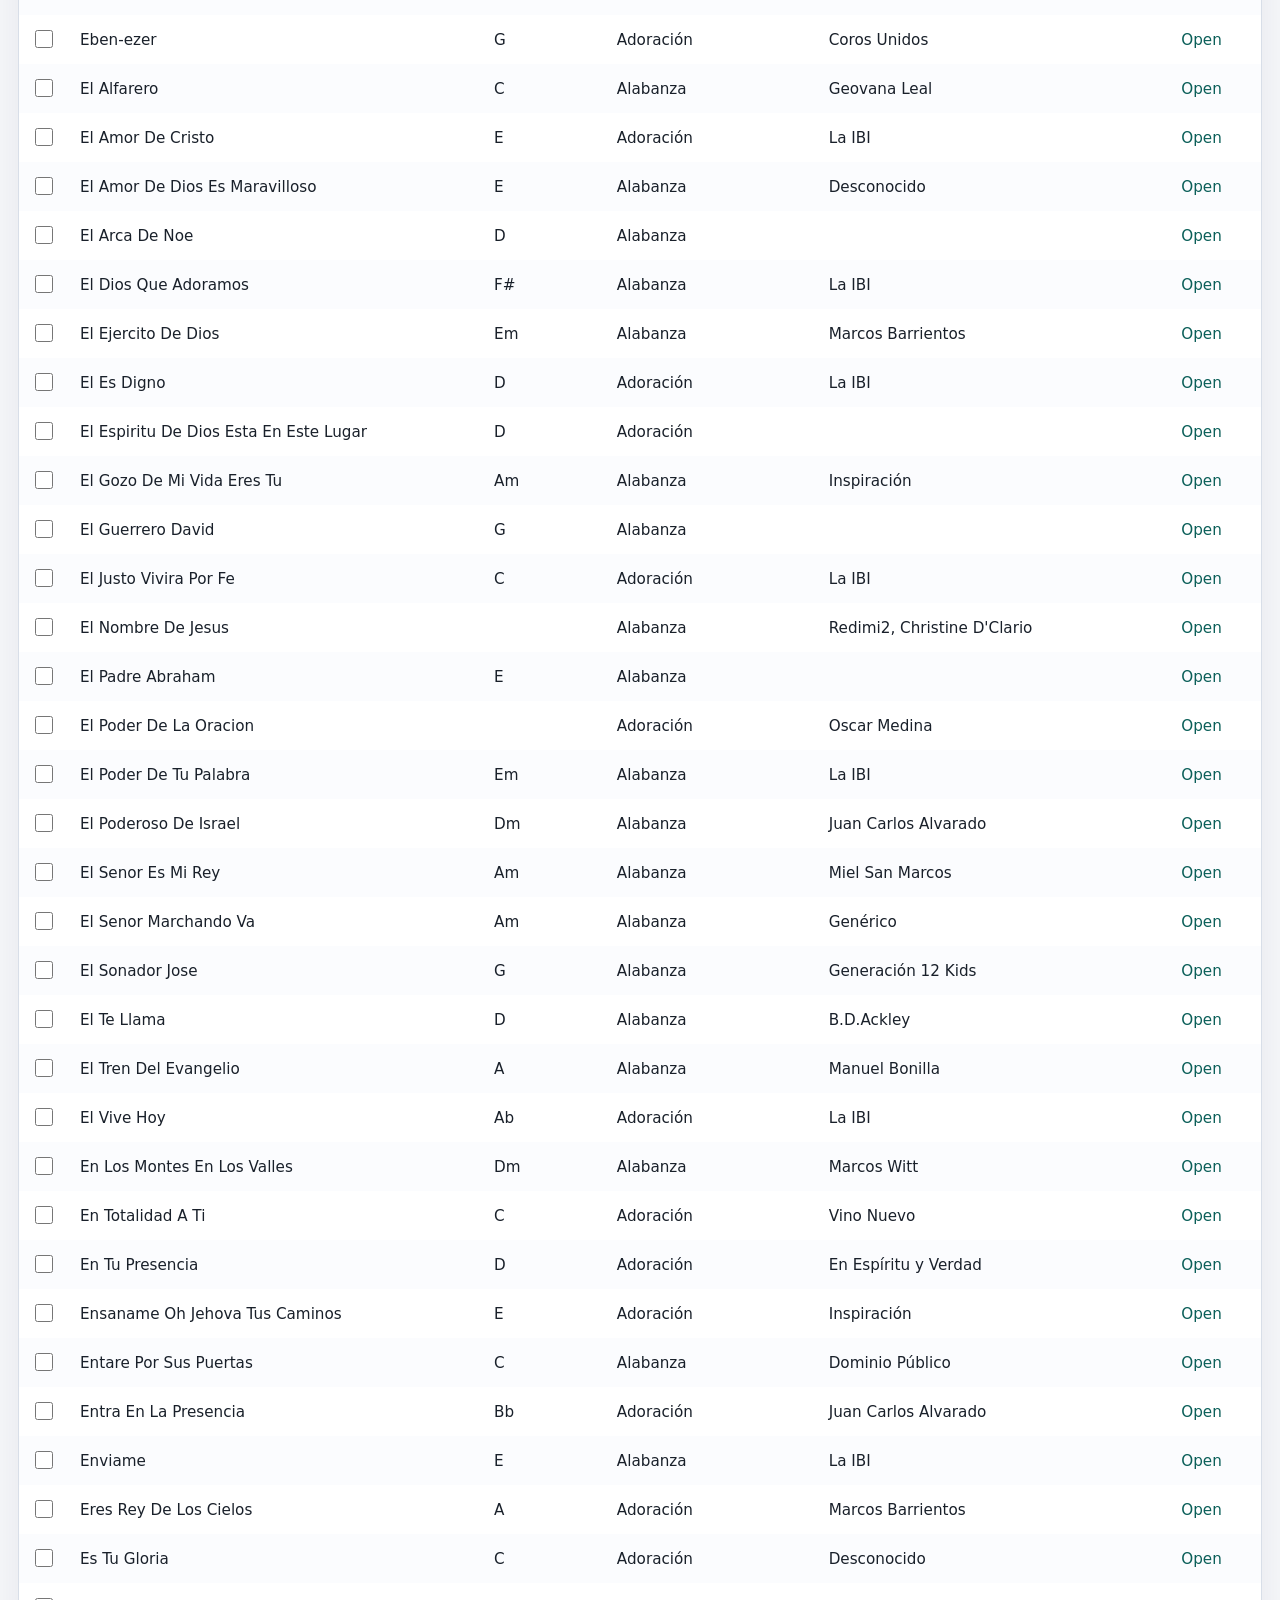
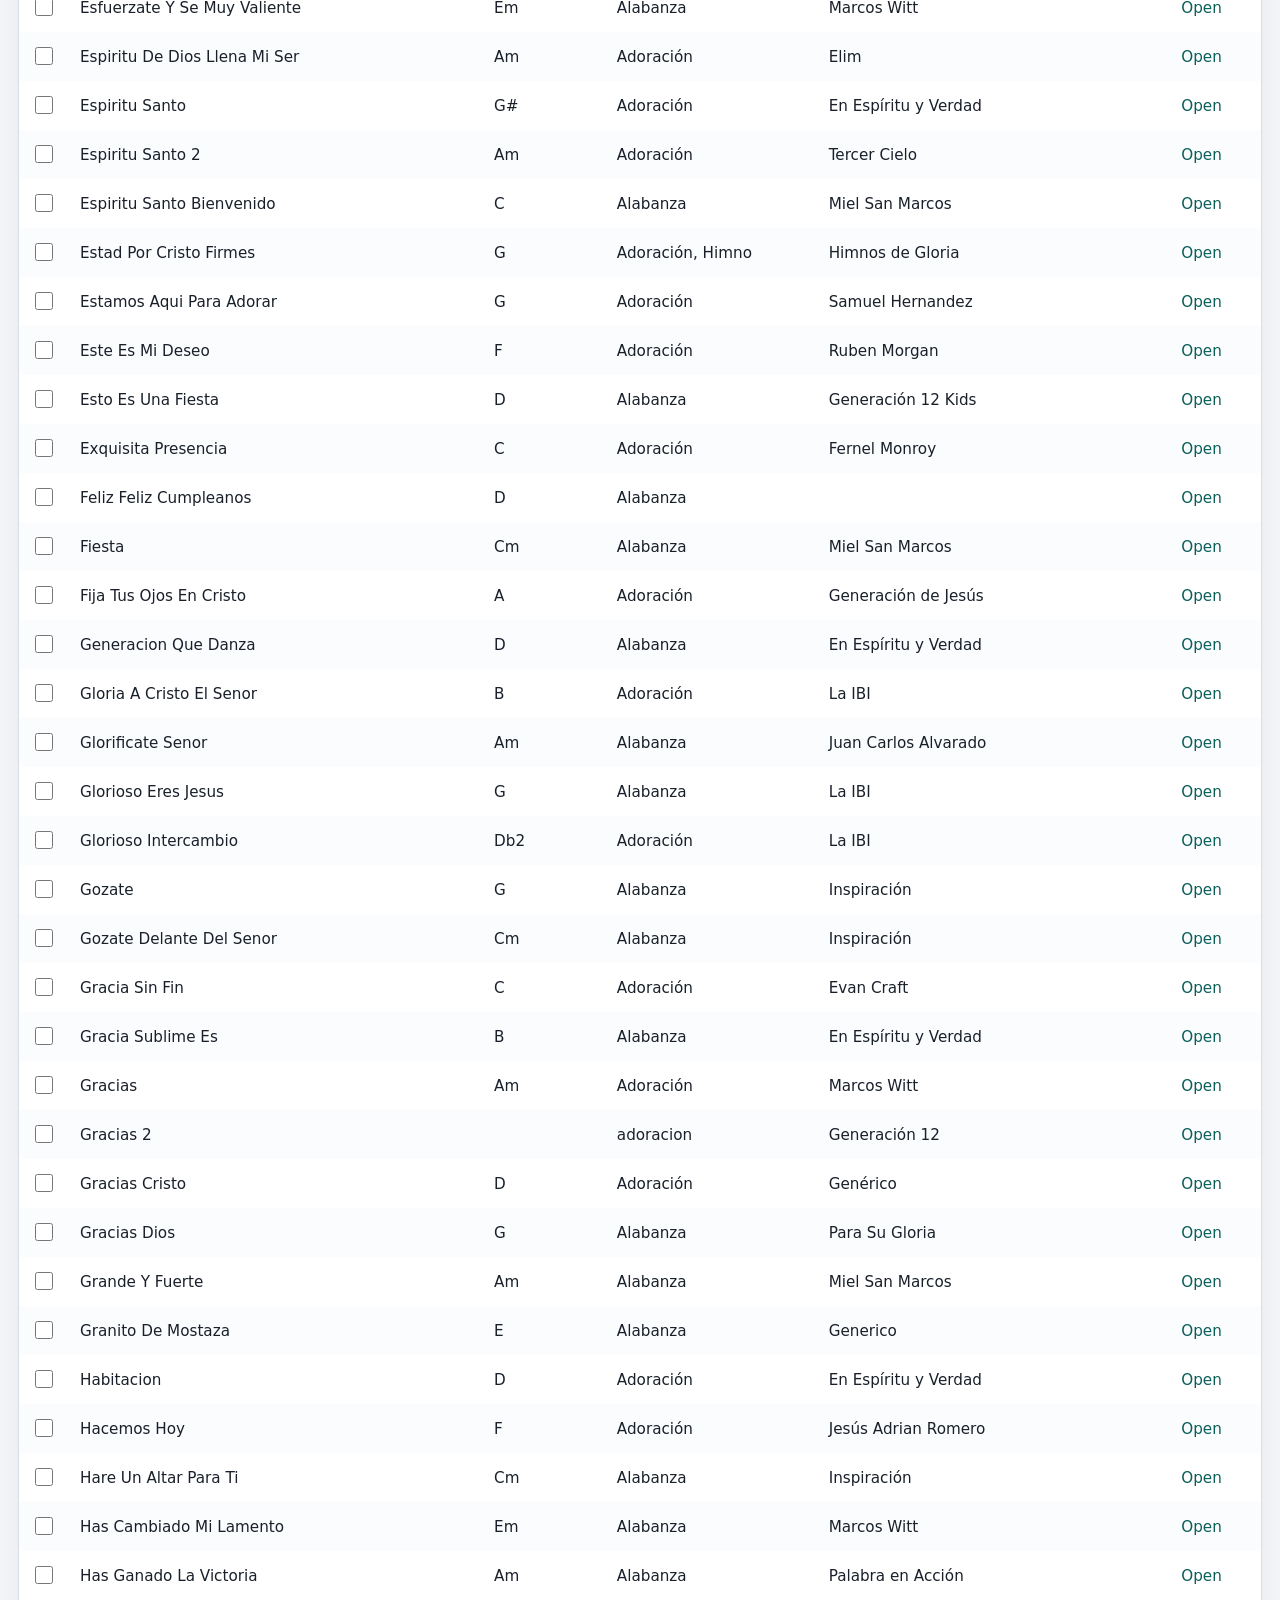
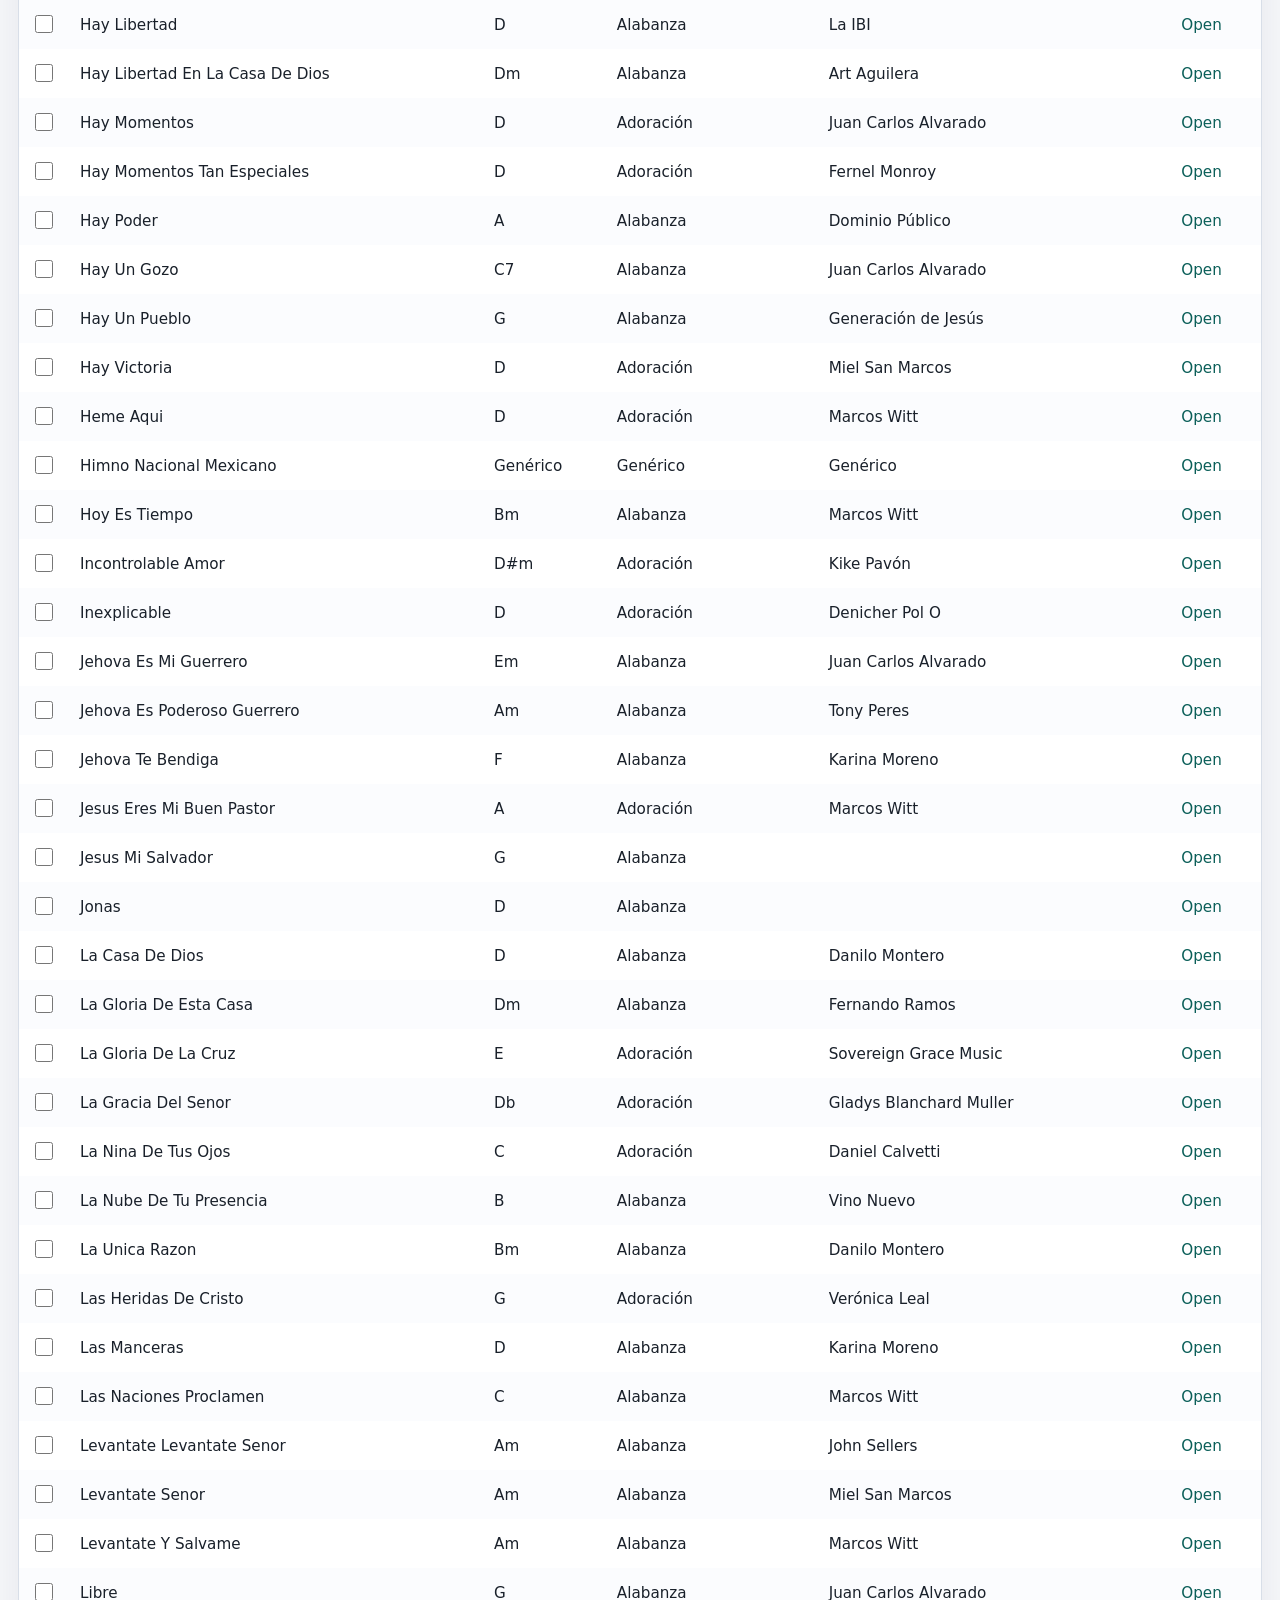
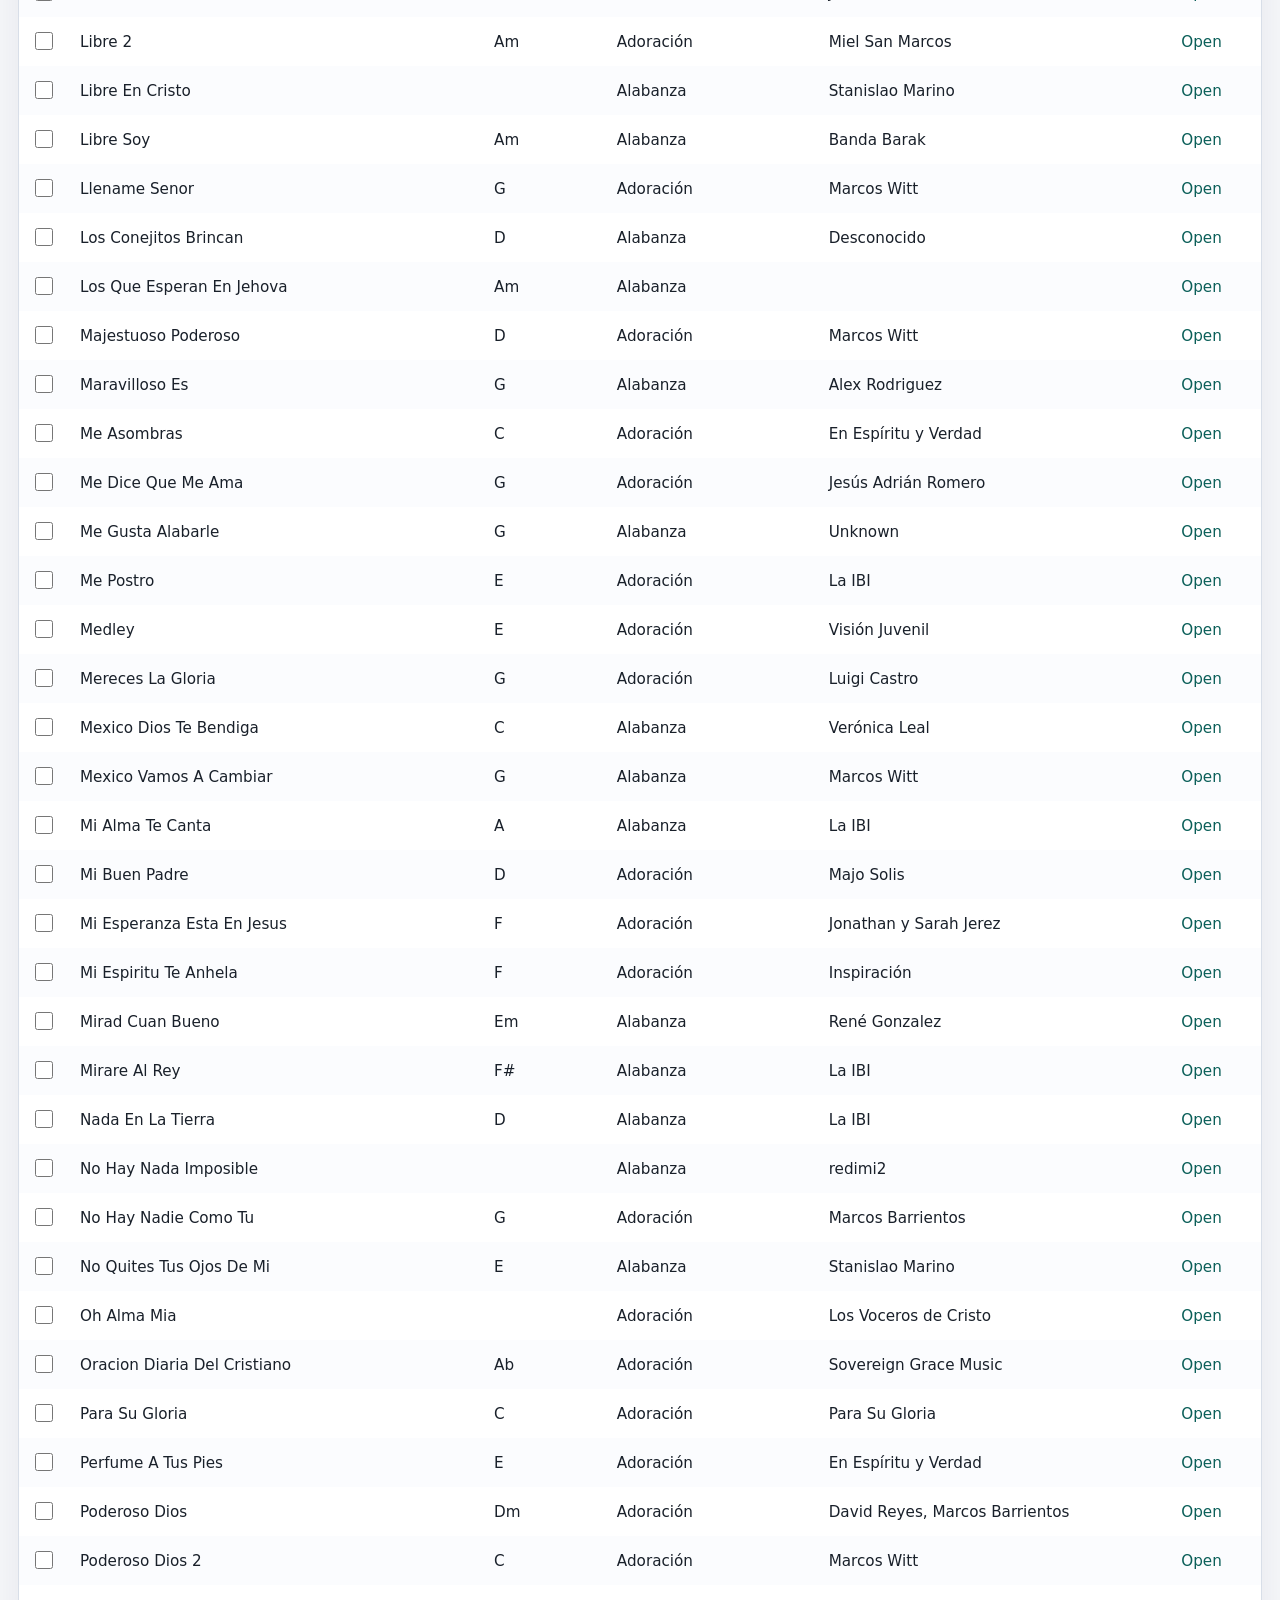
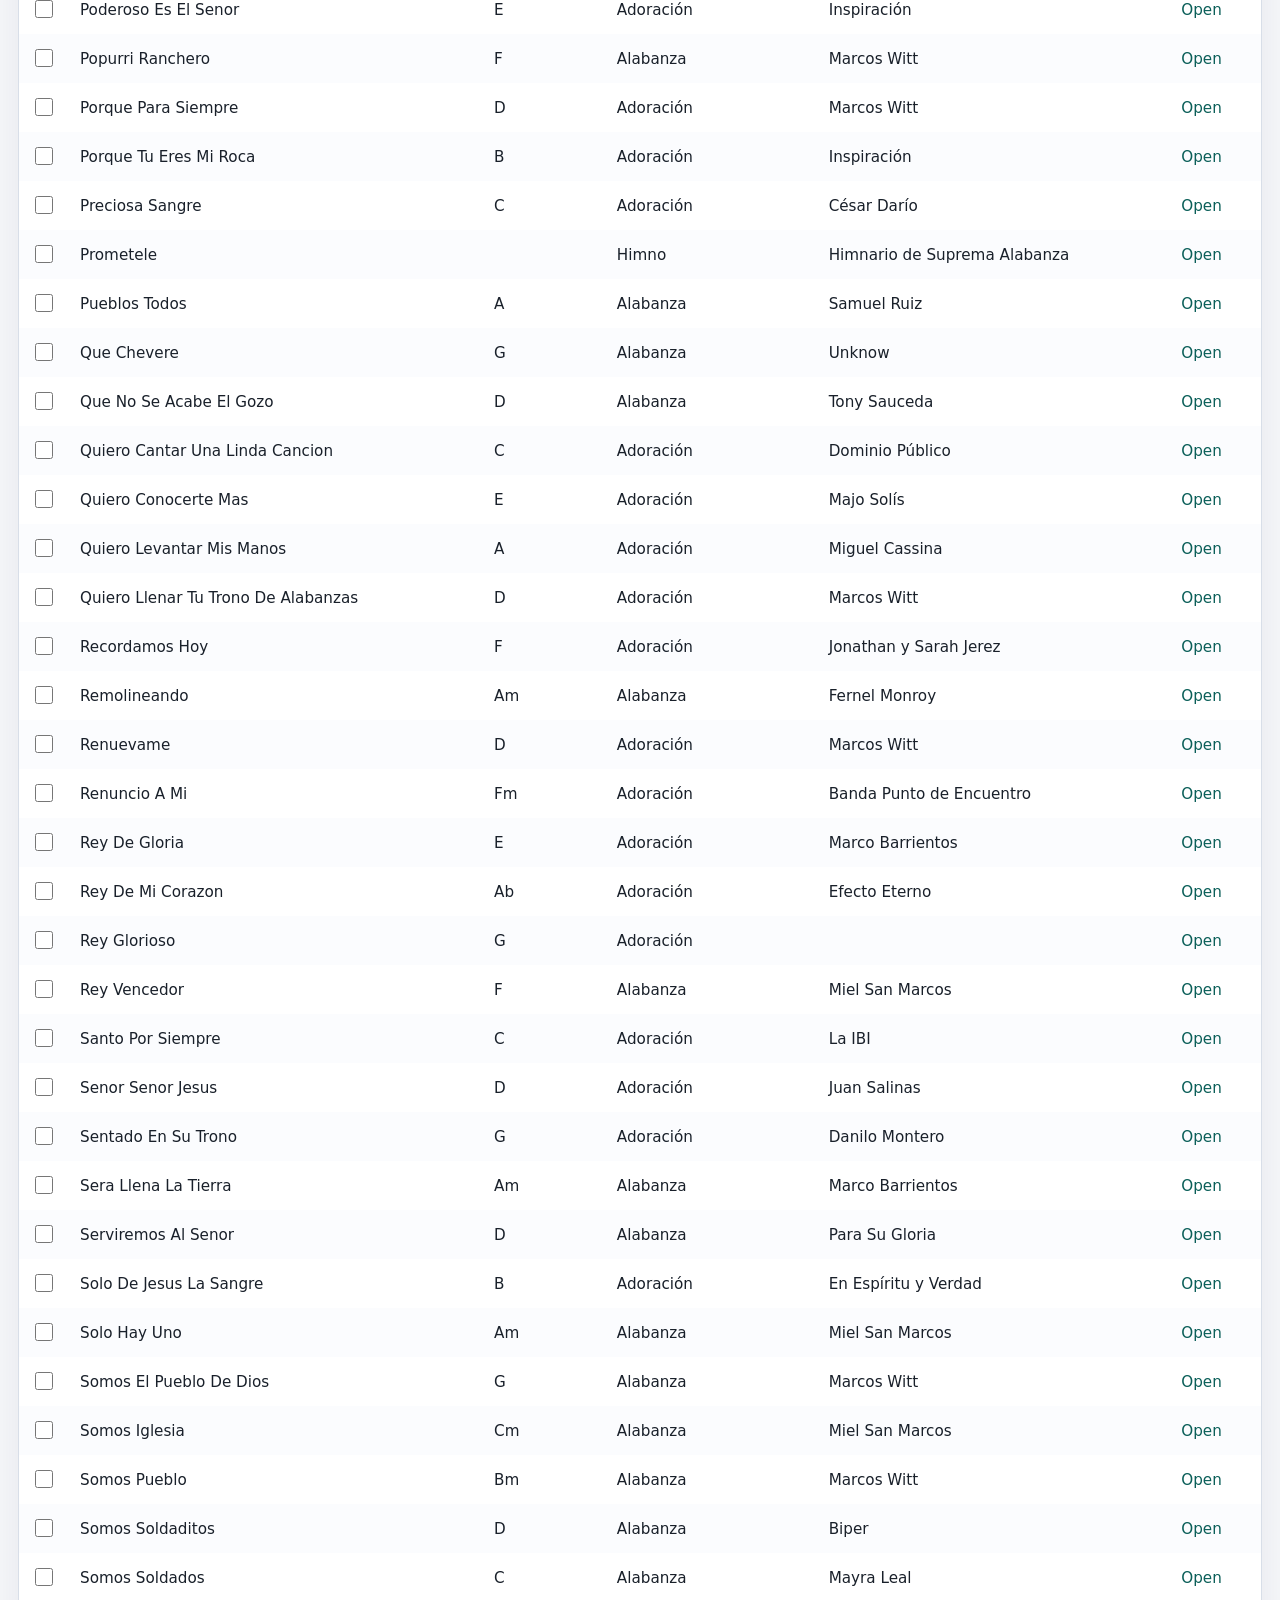
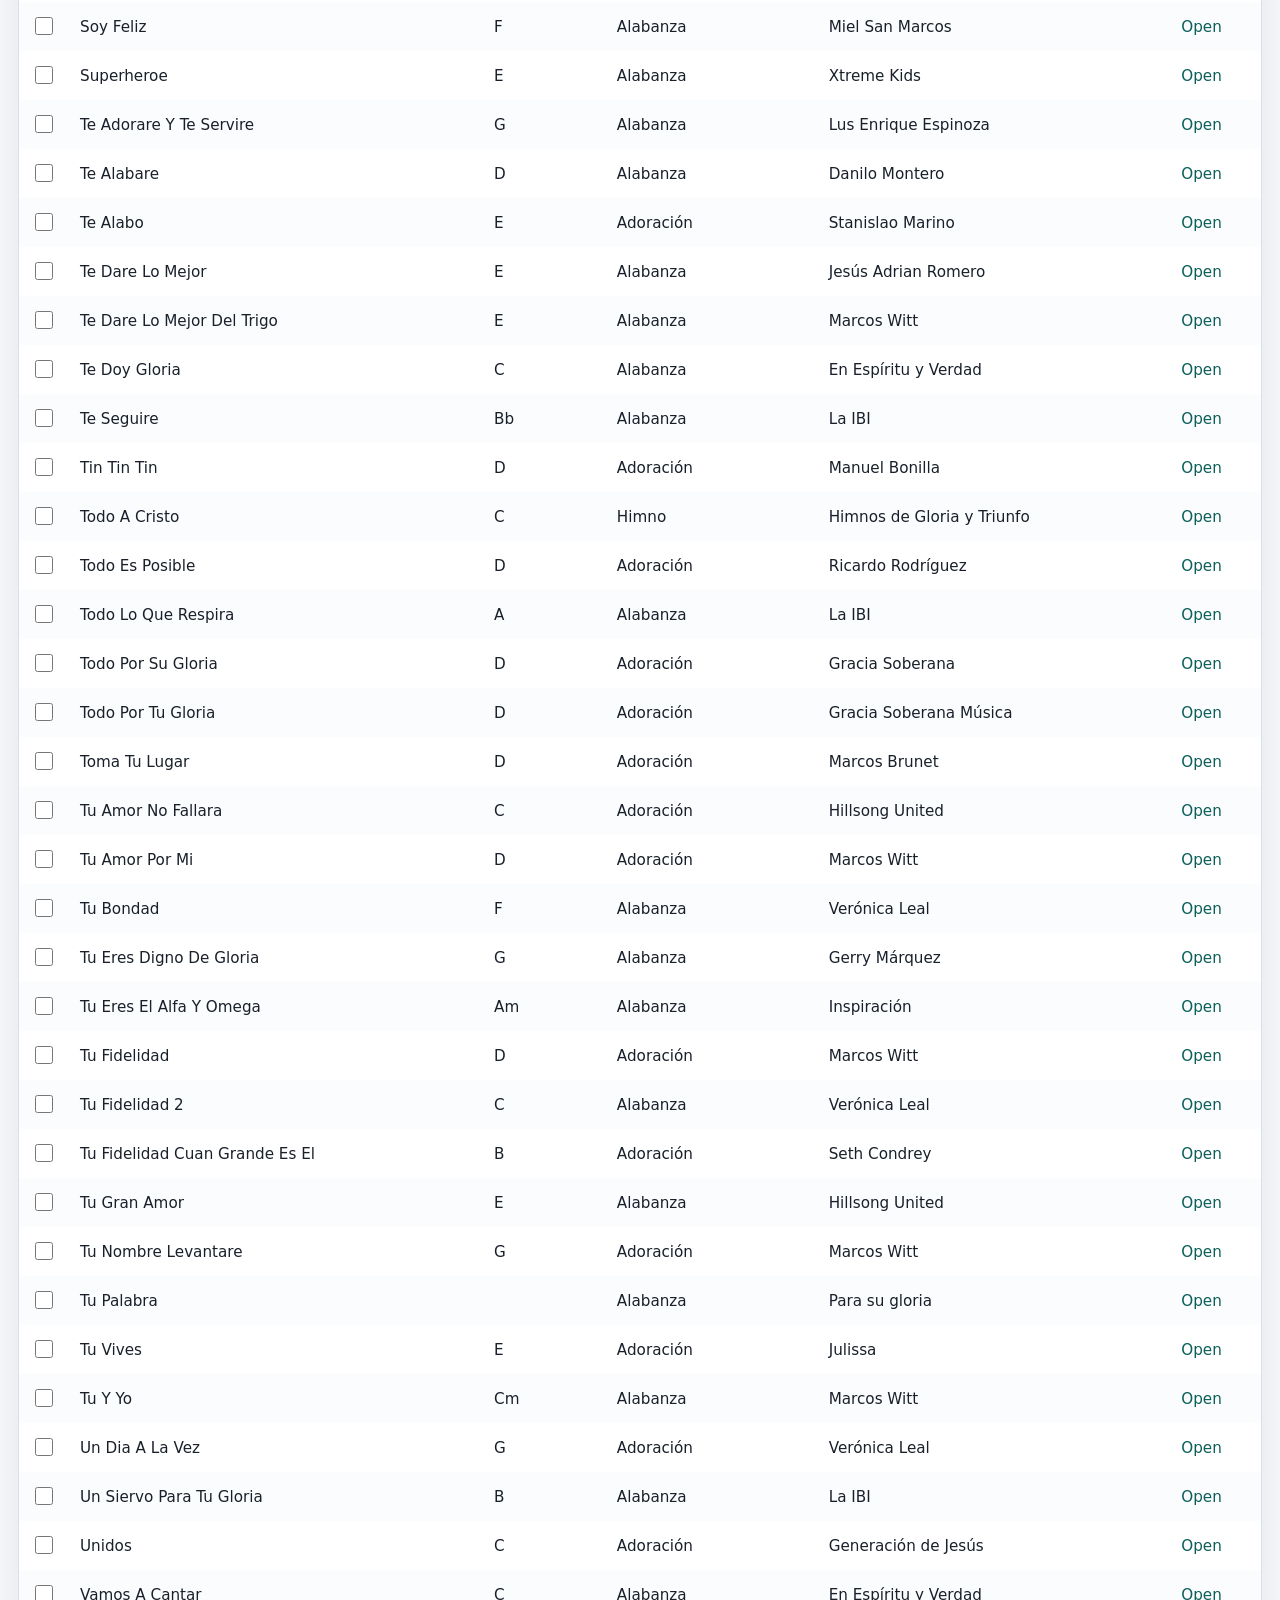
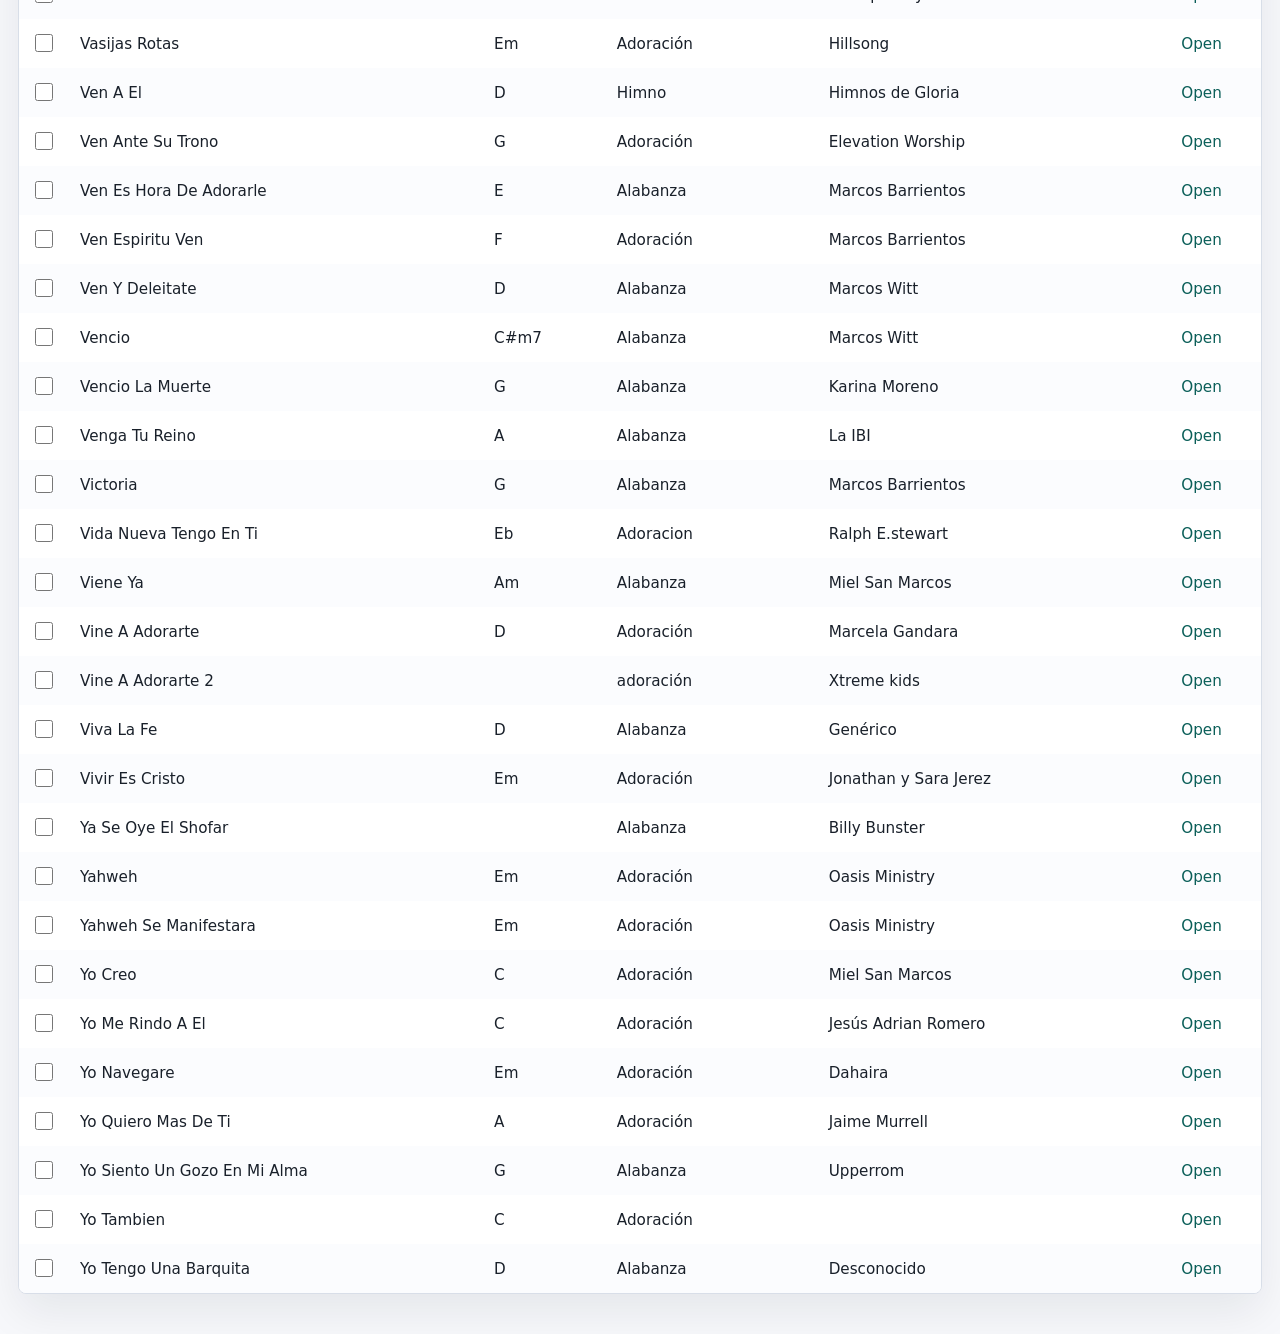
==== commit 7722924f: "Add draggable download review modal" ====
--- a/index.html
+++ b/index.html
@@ -32,6 +32,18 @@
             <label for="myInput" data-i18n="searchLabel">Search songs</label>
             <input type="search" id="myInput" class="form-control" placeholder="Search by song name..." data-i18n-placeholder="searchPlaceholder">
             <div id="catalogStatus" class="catalog-status" data-i18n="loadingCatalog">Loading catalog...</div>
+          </div>
+          <div class="mobile-sort-controls" aria-label="Sort songs">
+            <label for="mobileSortColumn" data-i18n="sortBy">Sort by</label>
+            <div class="mobile-sort-row">
+              <select id="mobileSortColumn" class="mobile-sort-select">
+                <option value="name" data-i18n="name">Name</option>
+                <option value="key" data-i18n="key">Key</option>
+                <option value="themes" data-i18n="themes">Themes</option>
+                <option value="authors" data-i18n="authors">Authors</option>
+              </select>
+              <button type="button" id="mobileSortDirection" class="mobile-sort-direction" data-i18n="sortAscending" aria-label="Sort direction">Asc</button>
+            </div>
           </div>
           <div class="download-area">
             <div class="btn-group download-options" id="downloadType" role="group" aria-label="Download format">
@@ -73,6 +85,23 @@
         </div>
       </section>
       <div id="result"></div>
+      <div id="downloadReviewModal" class="modal-backdrop" hidden>
+        <section class="download-review" role="dialog" aria-modal="true" aria-labelledby="downloadReviewTitle">
+          <div class="download-review-header">
+            <div>
+              <p class="download-review-eyebrow" data-i18n="downloadReviewEyebrow">Review download</p>
+              <h2 id="downloadReviewTitle" data-i18n="downloadReviewTitle">Selected songs</h2>
+            </div>
+            <button type="button" class="modal-icon-button" id="closeDownloadReview" aria-label="Close" data-i18n-aria-label="close">&times;</button>
+          </div>
+          <ol id="downloadReviewList" class="download-review-list"></ol>
+          <p id="downloadReviewEmpty" class="download-review-empty" data-i18n="downloadReviewEmpty" hidden>No songs selected for download.</p>
+          <div class="download-review-actions">
+            <button type="button" class="btn review-cancel-button" id="cancelDownloadReview" data-i18n="cancel">Cancel</button>
+            <button type="button" class="btn review-confirm-button" id="confirmDownloadReview" data-i18n="confirmDownload">Confirm download</button>
+          </div>
+        </section>
+      </div>
 	<script src="js/script.min.js"></script>
     </main>
   </body>
--- a/css/style.min.css
+++ b/css/style.min.css
@@ -1 +1 @@
-:root{--surface: #ffffff;--surface-soft: #f7f8fb;--ink: #19202a;--muted: #64748b;--line: #d8dee8;--accent: #0f766e;--accent-strong: #0b5f59;--gold: #b7791f;--header: #151923}*{box-sizing:border-box}body{min-height:100vh;margin:0;color:var(--ink);background:var(--surface-soft);font-family:system-ui,-apple-system,BlinkMacSystemFont,Segoe UI,sans-serif}.container-fluid{width:100%;margin-right:auto;margin-left:auto}.app-main{max-width:1440px;padding:18px 18px 40px}.top-bar{display:grid;grid-template-columns:minmax(0,1fr) auto;align-items:end;justify-content:space-between;gap:28px;margin-bottom:22px;padding:28px;color:#fff;background:#1f2937;border:1px solid #303a49;border-radius:8px}.top-bar-copy{max-width:720px}.eyebrow{margin:0 0 8px;color:#8bd3cb;font-size:.78rem;font-weight:700;letter-spacing:0;text-transform:uppercase}.top-bar h1{margin:0;font-size:4rem;font-weight:750;line-height:1}.top-bar-copy p:last-child{margin:12px 0 0;max-width:580px;color:#d7dde8;font-size:1.05rem}.top-bar-meta{display:grid;grid-template-columns:auto auto;align-items:center;justify-content:end;gap:14px}.language-switch{display:inline-flex;gap:4px;padding:4px;background:#ffffff14;border:1px solid rgba(255,255,255,.16);border-radius:999px}.language-option{min-width:42px;min-height:32px;padding:4px 10px;color:#d7dde8;font-size:.82rem;font-weight:800;background:transparent;border:0;border-radius:999px}.language-option:hover,.language-option:focus{color:#fff;outline:none}.language-option.is-active{color:#10201f;background:#8bd3cb}.selection-meter{display:grid;min-width:118px;padding:16px 18px;text-align:center;background:#ffffff14;border:1px solid rgba(255,255,255,.18);border-radius:8px}.selection-meter span{font-size:2rem;font-weight:800;line-height:1}.selection-meter small{color:#cbd5e1;font-weight:650;text-transform:uppercase}.library-panel{background:var(--surface);border:1px solid var(--line);border-radius:8px;box-shadow:0 18px 45px #0f172a14;overflow:hidden}.toolbar{display:grid;grid-template-columns:minmax(320px,1fr) auto;gap:22px;align-items:center;padding:18px;border-bottom:1px solid var(--line)}.search-area label{display:block;margin-bottom:8px;color:#3b4658;font-size:.86rem;font-weight:700}.catalog-status{min-height:20px;margin-top:8px;color:var(--muted);font-size:.86rem}.catalog-status.is-error{color:#b42318;font-weight:700}#myInput{width:100%;min-height:46px;padding:10px 16px 10px 42px;color:var(--ink);background-color:#fff;background-image:url(searchicon.png);background-position:14px center;background-repeat:no-repeat;background-size:18px;border:1px solid #cbd5e1;border-radius:6px;box-shadow:none}.form-control{display:block;width:100%;font:inherit}#myInput:focus{border-color:var(--accent);box-shadow:0 0 0 .2rem #0f766e29;outline:none}.download-area{display:grid;grid-template-columns:auto max-content;align-items:center;justify-content:end;gap:10px;min-width:520px}.download-options{display:grid;grid-template-columns:repeat(4,minmax(78px,1fr))}.btn-group{display:inline-flex;vertical-align:middle}.btn-check{position:absolute;width:1px;height:1px;overflow:hidden;clip:rect(0,0,0,0);white-space:nowrap}.btn{display:inline-flex;align-items:center;justify-content:center;min-height:42px;padding:8px 12px;color:var(--ink);font:inherit;text-align:center;text-decoration:none;cursor:pointer;user-select:none;background:#fff;border:1px solid transparent;border-radius:4px}.download-options .btn{min-width:0;border-radius:0}#btnradio1+.btn{border-top-left-radius:4px;border-bottom-left-radius:4px}#btnradio4+.btn{border-top-right-radius:4px;border-bottom-right-radius:4px}.download-options .btn-check:not(:first-child)+.btn{margin-left:-1px}.btn-outline-primary{color:var(--accent);border-color:var(--accent)}.btn-check:checked+.btn-outline-primary,.btn-outline-primary:hover{color:#fff;background-color:var(--accent);border-color:var(--accent)}.btn-outline-primary:focus,.download-button:focus{outline:3px solid rgba(15,118,110,.22);outline-offset:2px}.download-button,.download-button:hover,.download-button:focus{min-height:42px;background:var(--gold);border-color:var(--gold);box-shadow:none}.download-button:hover{background:#9f6318;border-color:#9f6318}.table-shell{width:100%;overflow-x:auto}#myTable,.song-table{width:100%;min-width:720px;margin:0;border-collapse:separate;border-spacing:0;font-size:.95rem}.table{color:var(--ink)}.table-striped tbody tr:nth-of-type(odd){background-color:#fbfcfe}#myTable th,#myTable td{padding:12px;text-align:left;vertical-align:middle;border-color:#e4e9f1}#myTable thead th{color:#f8fafc;background:#273142;border-color:#273142;white-space:nowrap}#myTable tbody tr{border-bottom:1px solid #e4e9f1}#myTable tbody tr:hover{background-color:#eef7f6}#myTable a,#myTable .song-action{color:var(--accent-strong);font-weight:650;text-decoration:none}#myTable .song-action{padding:0;font:inherit;cursor:pointer;background:transparent;border:0}#myTable a:hover,#myTable .song-action:hover{color:#084c47;text-decoration:underline}#myTable .song-action:focus{outline:2px solid rgba(15,118,110,.28);outline-offset:3px}.song-select-cell{width:48px;text-align:center}.song-select,#selectAllSongs{width:18px;height:18px;accent-color:var(--accent)}.sort-button{display:inline-flex;align-items:center;gap:6px;padding:0;color:inherit;font:inherit;font-weight:800;cursor:pointer;background:transparent;border:0}.sort-button:after{content:"";width:0;height:0;border-right:4px solid transparent;border-left:4px solid transparent}th[aria-sort=ascending] .sort-button:after{border-bottom:6px solid currentColor}th[aria-sort=descending] .sort-button:after{border-top:6px solid currentColor}.sort-button:focus{outline:2px solid #8bd3cb;outline-offset:3px}@media(max-width:900px){.top-bar,.toolbar{grid-template-columns:1fr}.top-bar-meta{justify-content:flex-start;min-width:0}.selection-meter{justify-self:start}.download-area{grid-template-columns:minmax(0,1fr) max-content;justify-content:stretch;min-width:0}}@media(max-width:760px){.table-shell{overflow-x:visible}#myTable,.song-table,#myTable tbody,#myTable tr,#myTable td{display:block;width:100%;min-width:0}#myTable thead{display:none}#myTable tbody{display:grid;gap:10px;padding:10px;background:#eef2f7}#myTable tbody tr{position:relative;display:grid;grid-template-columns:minmax(0,1fr) auto;gap:8px 12px;padding:14px;background:#fff;border:1px solid var(--line);border-radius:8px;box-shadow:0 8px 18px #0f172a0f}#myTable tbody tr:hover{background-color:#fff}#myTable td{padding:0;border:0;overflow-wrap:anywhere}#myTable td:before{content:none}#myTable .song-select-cell{grid-column:2;grid-row:1;align-self:start;width:auto;padding:0;text-align:right}#myTable .song-select{width:22px;height:22px}#myTable .song-name-cell{grid-column:1;grid-row:1;padding-right:4px;color:#1f2937;font-size:1.05rem;font-weight:750;line-height:1.25}#myTable .song-key-cell{grid-column:1;grid-row:2;display:inline-flex;align-items:center;gap:6px;justify-self:start;width:auto;min-height:24px;padding:3px 8px;color:#273142;font-size:.8rem;font-weight:750;background:#eef7f6;border:1px solid rgba(15,118,110,.2);border-radius:999px}#myTable .song-key-cell:before{content:attr(data-label);color:var(--accent-strong);font-size:.68rem;font-weight:800;text-transform:uppercase}#myTable .song-themes-cell,#myTable .song-authors-cell{grid-column:1 / -1;display:grid;grid-template-columns:76px minmax(0,1fr);gap:10px;color:#334155;font-size:.9rem;line-height:1.3}#myTable .song-key-cell.is-empty,#myTable .song-themes-cell.is-empty,#myTable .song-authors-cell.is-empty{display:none}#myTable .song-themes-cell{grid-row:3;padding-top:4px}#myTable .song-authors-cell{grid-row:4}#myTable .song-themes-cell:before,#myTable .song-authors-cell:before{content:attr(data-label);color:var(--muted);font-size:.7rem;font-weight:800;text-transform:uppercase}#myTable .song-action-cell{grid-column:1 / -1;grid-row:5;padding-top:6px}#myTable .song-action{display:flex;align-items:center;justify-content:center;width:100%;min-height:40px;color:#fff;font-weight:750;background:var(--accent);border-radius:6px}#myTable .song-action:hover{color:#fff;text-decoration:none;background:var(--accent-strong)}}@media(max-width:560px){.app-main{padding:8px 8px 24px}.top-bar,.toolbar{padding:14px}.top-bar{gap:12px;margin-bottom:12px}.top-bar h1{font-size:1.9rem}.top-bar-copy p:last-child{margin-top:8px;font-size:.92rem;line-height:1.35}.eyebrow{margin-bottom:4px;font-size:.68rem}.top-bar-meta{display:grid;grid-template-columns:minmax(0,1fr) 88px;align-items:stretch;gap:8px;width:100%}.language-switch,.selection-meter{width:100%}.language-option{flex:1 1 50%;min-height:30px;padding:3px 8px}.selection-meter{min-width:0;padding:5px 8px}.selection-meter span{font-size:1.3rem}.selection-meter small{font-size:.64rem}.toolbar{gap:12px}.search-area label{margin-bottom:6px}#myInput{min-height:42px}.catalog-status{min-height:18px;margin-top:6px}.download-area,.download-options,.download-button{width:100%}.download-area{grid-template-columns:1fr;gap:8px}.download-options{display:grid;grid-template-columns:repeat(4,minmax(0,1fr))}.download-options .btn{min-width:0;min-height:36px;padding:7px 4px;font-size:.86rem;white-space:nowrap}.download-button{min-height:38px}}
+:root{--surface: #ffffff;--surface-soft: #f7f8fb;--ink: #19202a;--muted: #64748b;--line: #d8dee8;--accent: #0f766e;--accent-strong: #0b5f59;--gold: #b7791f;--header: #151923}*{box-sizing:border-box}body{min-height:100vh;margin:0;color:var(--ink);background:var(--surface-soft);font-family:system-ui,-apple-system,BlinkMacSystemFont,Segoe UI,sans-serif}.container-fluid{width:100%;margin-right:auto;margin-left:auto}.app-main{max-width:1440px;padding:18px 18px 40px}.top-bar{display:grid;grid-template-columns:minmax(0,1fr) auto;align-items:end;justify-content:space-between;gap:28px;margin-bottom:22px;padding:28px;color:#fff;background:#1f2937;border:1px solid #303a49;border-radius:8px}.top-bar-copy{max-width:720px}.eyebrow{margin:0 0 8px;color:#8bd3cb;font-size:.78rem;font-weight:700;letter-spacing:0;text-transform:uppercase}.top-bar h1{margin:0;font-size:4rem;font-weight:750;line-height:1}.top-bar-copy p:last-child{margin:12px 0 0;max-width:580px;color:#d7dde8;font-size:1.05rem}.top-bar-meta{display:grid;grid-template-columns:auto auto;align-items:center;justify-content:end;gap:14px}.language-switch{display:inline-flex;gap:4px;padding:4px;background:#ffffff14;border:1px solid rgba(255,255,255,.16);border-radius:999px}.language-option{min-width:42px;min-height:32px;padding:4px 10px;color:#d7dde8;font-size:.82rem;font-weight:800;background:transparent;border:0;border-radius:999px}.language-option:hover,.language-option:focus{color:#fff;outline:none}.language-option.is-active{color:#10201f;background:#8bd3cb}.selection-meter{display:grid;min-width:118px;padding:16px 18px;text-align:center;background:#ffffff14;border:1px solid rgba(255,255,255,.18);border-radius:8px}.selection-meter span{font-size:2rem;font-weight:800;line-height:1}.selection-meter small{color:#cbd5e1;font-weight:650;text-transform:uppercase}.library-panel{background:var(--surface);border:1px solid var(--line);border-radius:8px;box-shadow:0 18px 45px #0f172a14;overflow:hidden}.toolbar{display:grid;grid-template-columns:minmax(320px,1fr) auto;gap:22px;align-items:center;padding:18px;border-bottom:1px solid var(--line)}.search-area label{display:block;margin-bottom:8px;color:#3b4658;font-size:.86rem;font-weight:700}.catalog-status{min-height:20px;margin-top:8px;color:var(--muted);font-size:.86rem}.catalog-status.is-error{color:#b42318;font-weight:700}.mobile-sort-controls{display:none}#myInput{width:100%;min-height:46px;padding:10px 16px 10px 42px;color:var(--ink);background-color:#fff;background-image:url(searchicon.png);background-position:14px center;background-repeat:no-repeat;background-size:18px;border:1px solid #cbd5e1;border-radius:6px;box-shadow:none}.form-control{display:block;width:100%;font:inherit}#myInput:focus{border-color:var(--accent);box-shadow:0 0 0 .2rem #0f766e29;outline:none}.download-area{display:grid;grid-template-columns:auto max-content;align-items:center;justify-content:end;gap:10px;min-width:520px}.download-options{display:grid;grid-template-columns:repeat(4,minmax(78px,1fr))}.btn-group{display:inline-flex;vertical-align:middle}.btn-check{position:absolute;width:1px;height:1px;overflow:hidden;clip:rect(0,0,0,0);white-space:nowrap}.btn{display:inline-flex;align-items:center;justify-content:center;min-height:42px;padding:8px 12px;color:var(--ink);font:inherit;text-align:center;text-decoration:none;cursor:pointer;user-select:none;background:#fff;border:1px solid transparent;border-radius:4px}.download-options .btn{min-width:0;border-radius:0}#btnradio1+.btn{border-top-left-radius:4px;border-bottom-left-radius:4px}#btnradio4+.btn{border-top-right-radius:4px;border-bottom-right-radius:4px}.download-options .btn-check:not(:first-child)+.btn{margin-left:-1px}.btn-outline-primary{color:var(--accent);border-color:var(--accent)}.btn-check:checked+.btn-outline-primary,.btn-outline-primary:hover{color:#fff;background-color:var(--accent);border-color:var(--accent)}.btn-outline-primary:focus,.download-button:focus{outline:3px solid rgba(15,118,110,.22);outline-offset:2px}.download-button,.download-button:hover,.download-button:focus{min-height:42px;background:var(--gold);border-color:var(--gold);box-shadow:none}.download-button:hover{background:#9f6318;border-color:#9f6318}.mobile-sort-controls label{display:block;margin-bottom:6px;color:#3b4658;font-size:.82rem;font-weight:800}.mobile-sort-row{display:grid;grid-template-columns:minmax(0,1fr) 72px;gap:8px}.mobile-sort-select,.mobile-sort-direction{min-height:40px;color:var(--ink);font:inherit;background:#fff;border:1px solid #cbd5e1;border-radius:6px}.mobile-sort-select{width:100%;padding:8px 36px 8px 12px}.mobile-sort-direction{padding:8px 10px;color:#fff;font-weight:750;background:var(--accent);border-color:var(--accent)}.mobile-sort-select:focus,.mobile-sort-direction:focus{outline:3px solid rgba(15,118,110,.2);outline-offset:2px}.modal-backdrop{position:fixed;inset:0;z-index:20;display:grid;place-items:center;padding:18px;background:#0f172a75}.modal-backdrop[hidden]{display:none}.download-review{display:grid;grid-template-rows:auto minmax(0,1fr) auto;width:min(680px,100%);max-height:min(720px,calc(100vh - 36px));overflow:hidden;background:#fff;border:1px solid var(--line);border-radius:8px;box-shadow:0 28px 80px #0f172a47}.download-review-header{display:flex;align-items:flex-start;justify-content:space-between;gap:16px;padding:18px;border-bottom:1px solid var(--line)}.download-review-eyebrow{margin:0 0 4px;color:var(--accent-strong);font-size:.74rem;font-weight:800;text-transform:uppercase}.download-review h2{margin:0;color:#1f2937;font-size:1.35rem;line-height:1.2}.modal-icon-button{display:inline-flex;align-items:center;justify-content:center;width:36px;height:36px;color:#475569;font:inherit;font-size:1.4rem;line-height:1;cursor:pointer;background:#f8fafc;border:1px solid var(--line);border-radius:6px}.modal-icon-button:hover,.review-cancel-button:hover{background:#eef2f7}.download-review-list{display:grid;gap:8px;min-height:0;margin:0;padding:12px 18px;overflow-y:auto;list-style:none;counter-reset:download-item}.download-review-item{display:grid;grid-template-columns:minmax(0,1fr) 40px;gap:12px;align-items:center;padding:12px;cursor:grab;background:#f8fafc;border:1px solid var(--line);border-radius:8px;counter-increment:download-item;touch-action:none;user-select:none}.download-review-item:active{cursor:grabbing}.download-review-item.is-dragging{position:relative;z-index:2;background:#eef7f6;border-color:#0f766e59;box-shadow:0 14px 30px #0f172a24;opacity:.86;pointer-events:none}.download-review-song{display:grid;grid-template-columns:auto minmax(0,1fr);gap:10px;align-items:center;min-width:0}.download-review-song:before{content:counter(download-item);display:inline-flex;align-items:center;justify-content:center;width:28px;height:28px;color:var(--accent-strong);font-size:.8rem;font-weight:800;background:#eef7f6;border:1px solid rgba(15,118,110,.2);border-radius:999px}.download-review-name{display:block;min-width:0;color:#1f2937;font-weight:760;overflow-wrap:anywhere}.download-review-meta{display:block;margin-top:2px;color:var(--muted);font-size:.82rem}.review-remove-button{display:inline-flex;align-items:center;justify-content:center;width:36px;height:36px;padding:0;color:#9f1239;font:inherit;font-size:1rem;font-weight:800;line-height:1;cursor:pointer;background:#fff;border:1px solid #fecdd3;border-radius:999px}.review-remove-button:hover{background:#fff1f2;border-color:#fda4af}.download-review-empty{margin:0;padding:28px 18px;color:var(--muted);text-align:center}.download-review-actions{display:flex;justify-content:flex-end;gap:10px;padding:14px 18px;border-top:1px solid var(--line)}.review-cancel-button{border-color:#cbd5e1}.review-confirm-button,.review-confirm-button:hover,.review-confirm-button:focus{color:#fff;background:var(--accent);border-color:var(--accent)}.review-confirm-button:disabled{cursor:not-allowed;opacity:.55}.table-shell{width:100%;overflow-x:auto}#myTable,.song-table{width:100%;min-width:720px;margin:0;border-collapse:separate;border-spacing:0;font-size:.95rem}.table{color:var(--ink)}.table-striped tbody tr:nth-of-type(odd){background-color:#fbfcfe}#myTable th,#myTable td{padding:12px;text-align:left;vertical-align:middle;border-color:#e4e9f1}#myTable thead th{color:#f8fafc;background:#273142;border-color:#273142;white-space:nowrap}#myTable tbody tr{border-bottom:1px solid #e4e9f1}#myTable tbody tr:hover{background-color:#eef7f6}#myTable a,#myTable .song-action{color:var(--accent-strong);font-weight:650;text-decoration:none}#myTable .song-action{padding:0;font:inherit;cursor:pointer;background:transparent;border:0}#myTable a:hover,#myTable .song-action:hover{color:#084c47;text-decoration:underline}#myTable .song-action:focus{outline:2px solid rgba(15,118,110,.28);outline-offset:3px}.song-select-cell{width:48px;text-align:center}.song-select,#selectAllSongs{width:18px;height:18px;accent-color:var(--accent)}.sort-button{display:inline-flex;align-items:center;gap:6px;padding:0;color:inherit;font:inherit;font-weight:800;cursor:pointer;background:transparent;border:0}.sort-button:after{content:"";width:0;height:0;border-right:4px solid transparent;border-left:4px solid transparent}th[aria-sort=ascending] .sort-button:after{border-bottom:6px solid currentColor}th[aria-sort=descending] .sort-button:after{border-top:6px solid currentColor}.sort-button:focus{outline:2px solid #8bd3cb;outline-offset:3px}@media(max-width:900px){.top-bar,.toolbar{grid-template-columns:1fr}.top-bar-meta{justify-content:flex-start;min-width:0}.selection-meter{justify-self:start}.download-area{grid-template-columns:minmax(0,1fr) max-content;justify-content:stretch;min-width:0}}@media(max-width:760px){.mobile-sort-controls{display:block}.table-shell{overflow-x:visible}#myTable,.song-table,#myTable tbody,#myTable tr,#myTable td{display:block;width:100%;min-width:0}#myTable thead{display:none}#myTable tbody{display:grid;gap:10px;padding:10px;background:#eef2f7}#myTable tbody tr{position:relative;display:grid;grid-template-columns:minmax(0,1fr) auto;gap:8px 12px;padding:14px;background:#fff;border:1px solid var(--line);border-radius:8px;box-shadow:0 8px 18px #0f172a0f}#myTable tbody tr:hover{background-color:#fff}#myTable td{padding:0;border:0;overflow-wrap:anywhere}#myTable td:before{content:none}#myTable .song-select-cell{grid-column:2;grid-row:1;align-self:start;width:auto;padding:0;text-align:right}#myTable .song-select{width:22px;height:22px}#myTable .song-name-cell{grid-column:1;grid-row:1;padding-right:4px;color:#1f2937;font-size:1.05rem;font-weight:750;line-height:1.25}#myTable .song-key-cell{grid-column:1;grid-row:2;display:inline-flex;align-items:center;gap:6px;justify-self:start;width:auto;min-height:24px;padding:3px 8px;color:#273142;font-size:.8rem;font-weight:750;background:#eef7f6;border:1px solid rgba(15,118,110,.2);border-radius:999px}#myTable .song-key-cell:before{content:attr(data-label);color:var(--accent-strong);font-size:.68rem;font-weight:800;text-transform:uppercase}#myTable .song-themes-cell,#myTable .song-authors-cell{grid-column:1 / -1;display:grid;grid-template-columns:76px minmax(0,1fr);gap:10px;color:#334155;font-size:.9rem;line-height:1.3}#myTable .song-key-cell.is-empty,#myTable .song-themes-cell.is-empty,#myTable .song-authors-cell.is-empty{display:none}#myTable .song-themes-cell{grid-row:3;padding-top:4px}#myTable .song-authors-cell{grid-row:4}#myTable .song-themes-cell:before,#myTable .song-authors-cell:before{content:attr(data-label);color:var(--muted);font-size:.7rem;font-weight:800;text-transform:uppercase}#myTable .song-action-cell{grid-column:1 / -1;grid-row:5;padding-top:6px}#myTable .song-action{display:flex;align-items:center;justify-content:center;width:100%;min-height:40px;color:#fff;font-weight:750;background:var(--accent);border-radius:6px}#myTable .song-action:hover{color:#fff;text-decoration:none;background:var(--accent-strong)}}@media(max-width:560px){.app-main{padding:8px 8px 24px}.top-bar,.toolbar{padding:14px}.top-bar{gap:12px;margin-bottom:12px}.top-bar h1{font-size:1.9rem}.top-bar-copy p:last-child{margin-top:8px;font-size:.92rem;line-height:1.35}.eyebrow{margin-bottom:4px;font-size:.68rem}.top-bar-meta{display:grid;grid-template-columns:minmax(0,1fr) 88px;align-items:stretch;gap:8px;width:100%}.language-switch,.selection-meter{width:100%}.language-option{flex:1 1 50%;min-height:30px;padding:3px 8px}.selection-meter{min-width:0;padding:5px 8px}.selection-meter span{font-size:1.3rem}.selection-meter small{font-size:.64rem}.toolbar{gap:12px}.search-area label{margin-bottom:6px}#myInput{min-height:42px}.catalog-status{min-height:18px;margin-top:6px}.download-area,.download-options,.download-button{width:100%}.download-area{grid-template-columns:1fr;gap:8px}.download-options{display:grid;grid-template-columns:repeat(4,minmax(0,1fr))}.download-options .btn{min-width:0;min-height:36px;padding:7px 4px;font-size:.86rem;white-space:nowrap}.download-button{min-height:38px}.modal-backdrop{align-items:end;padding:0}.download-review{width:100%;max-height:calc(100vh - 28px);border-bottom-right-radius:0;border-bottom-left-radius:0}.download-review-header{padding:14px}.download-review h2{font-size:1.12rem}.download-review-list{padding:10px}.download-review-item{grid-template-columns:minmax(0,1fr) 40px;gap:8px;padding:12px}.review-remove-button{width:38px;height:38px}.download-review-actions{display:grid;grid-template-columns:1fr;gap:8px;padding:10px}}
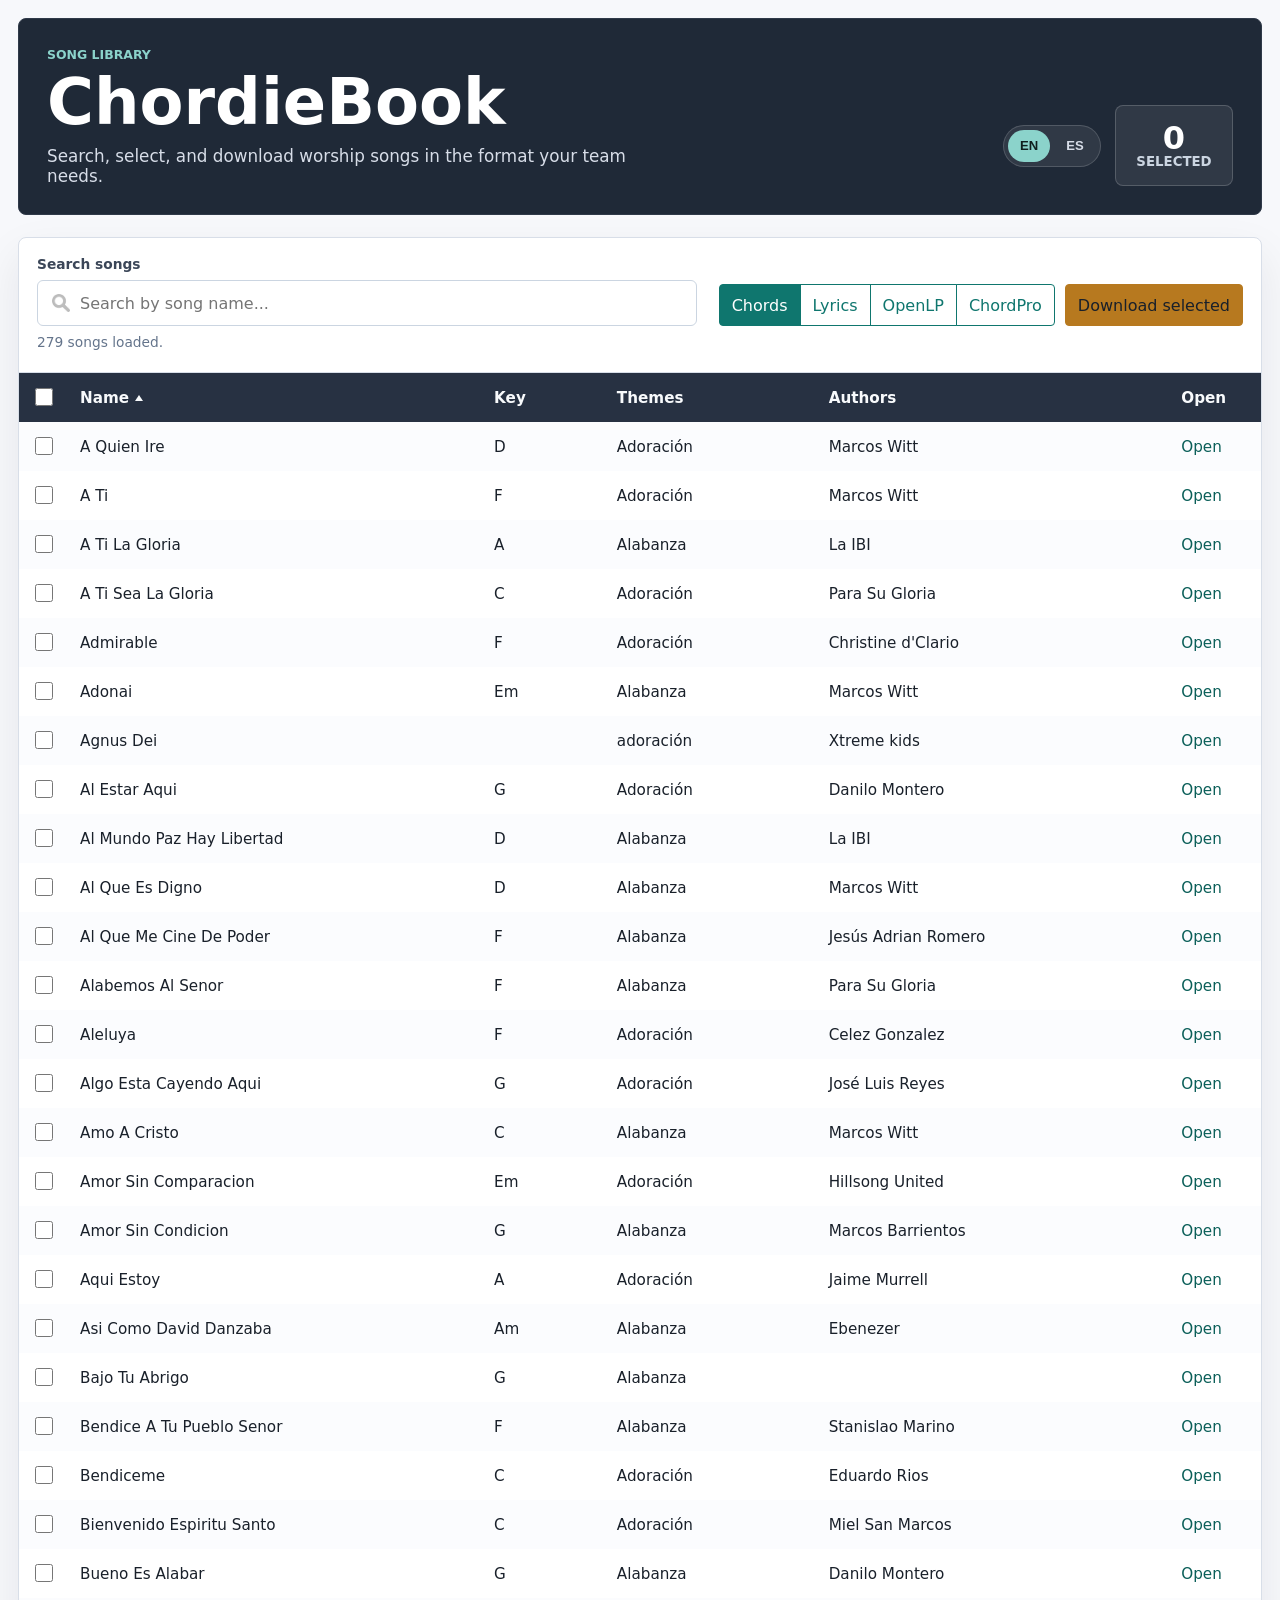
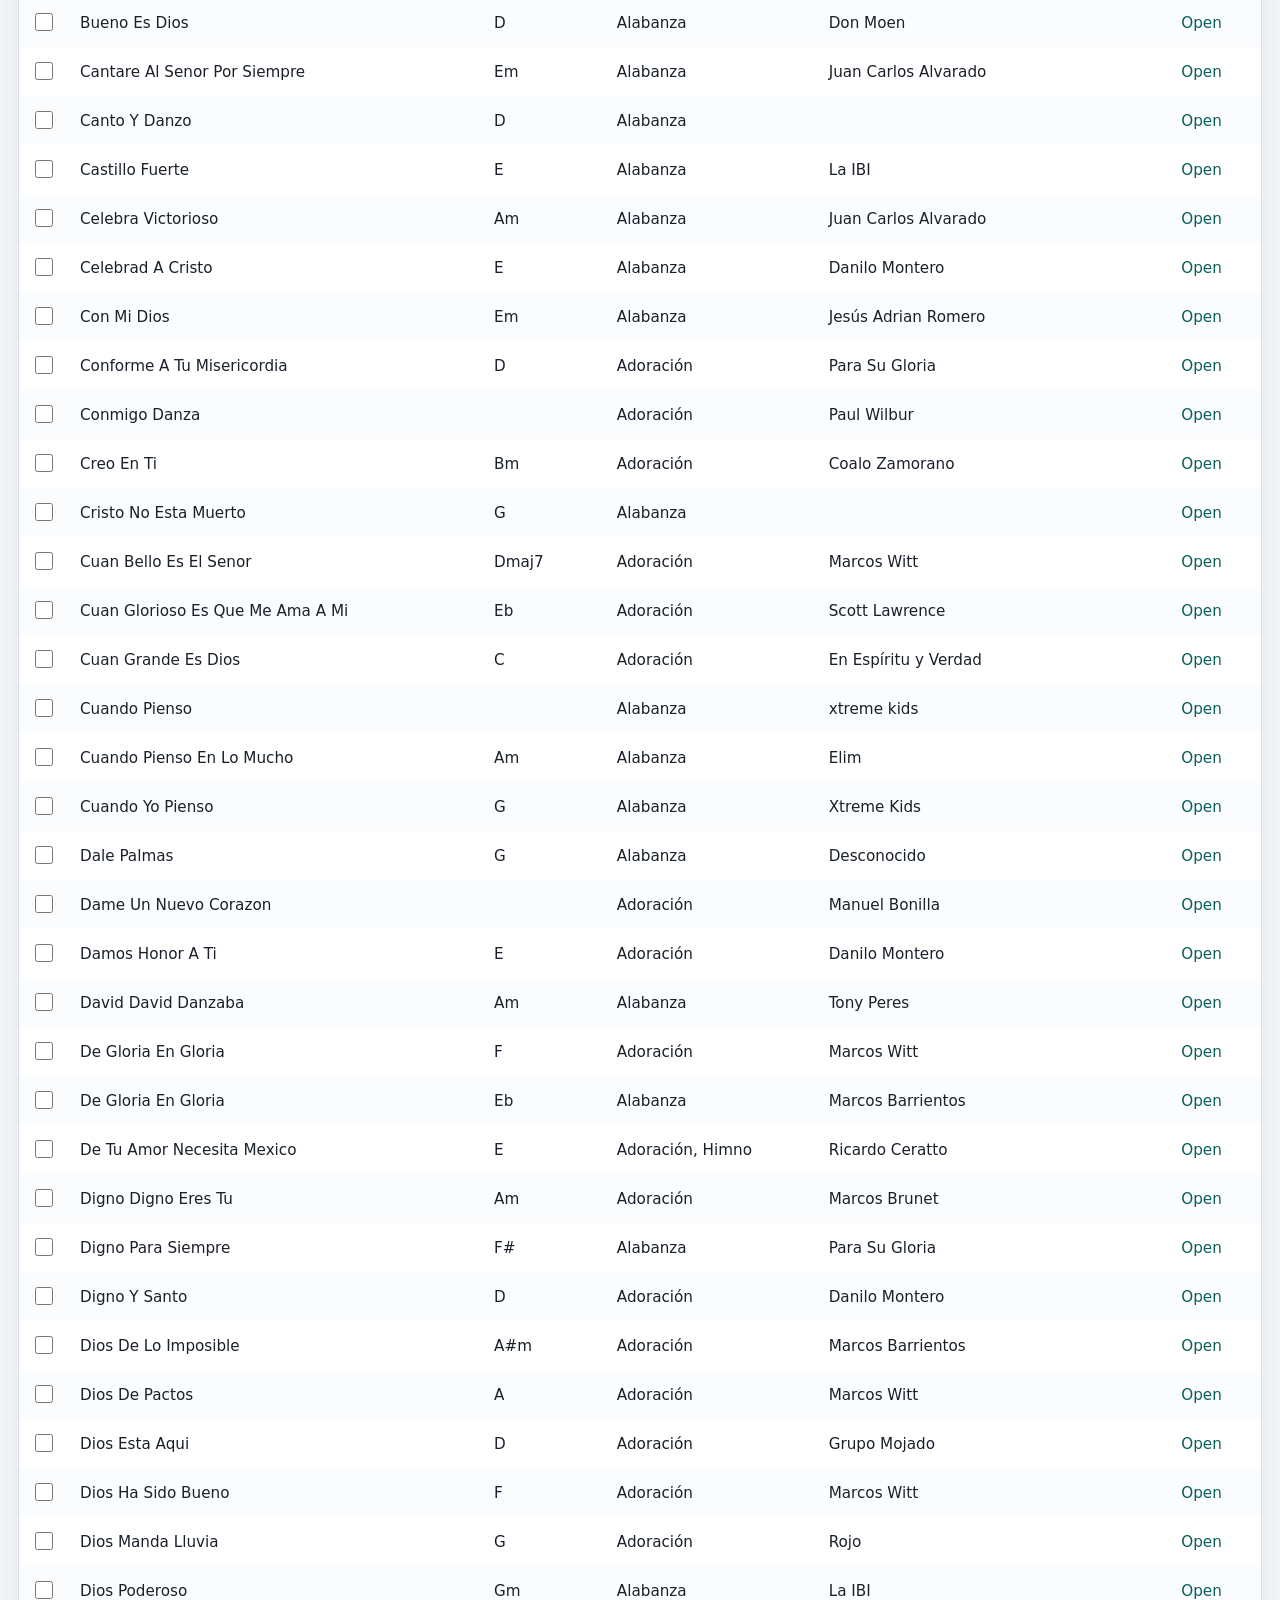
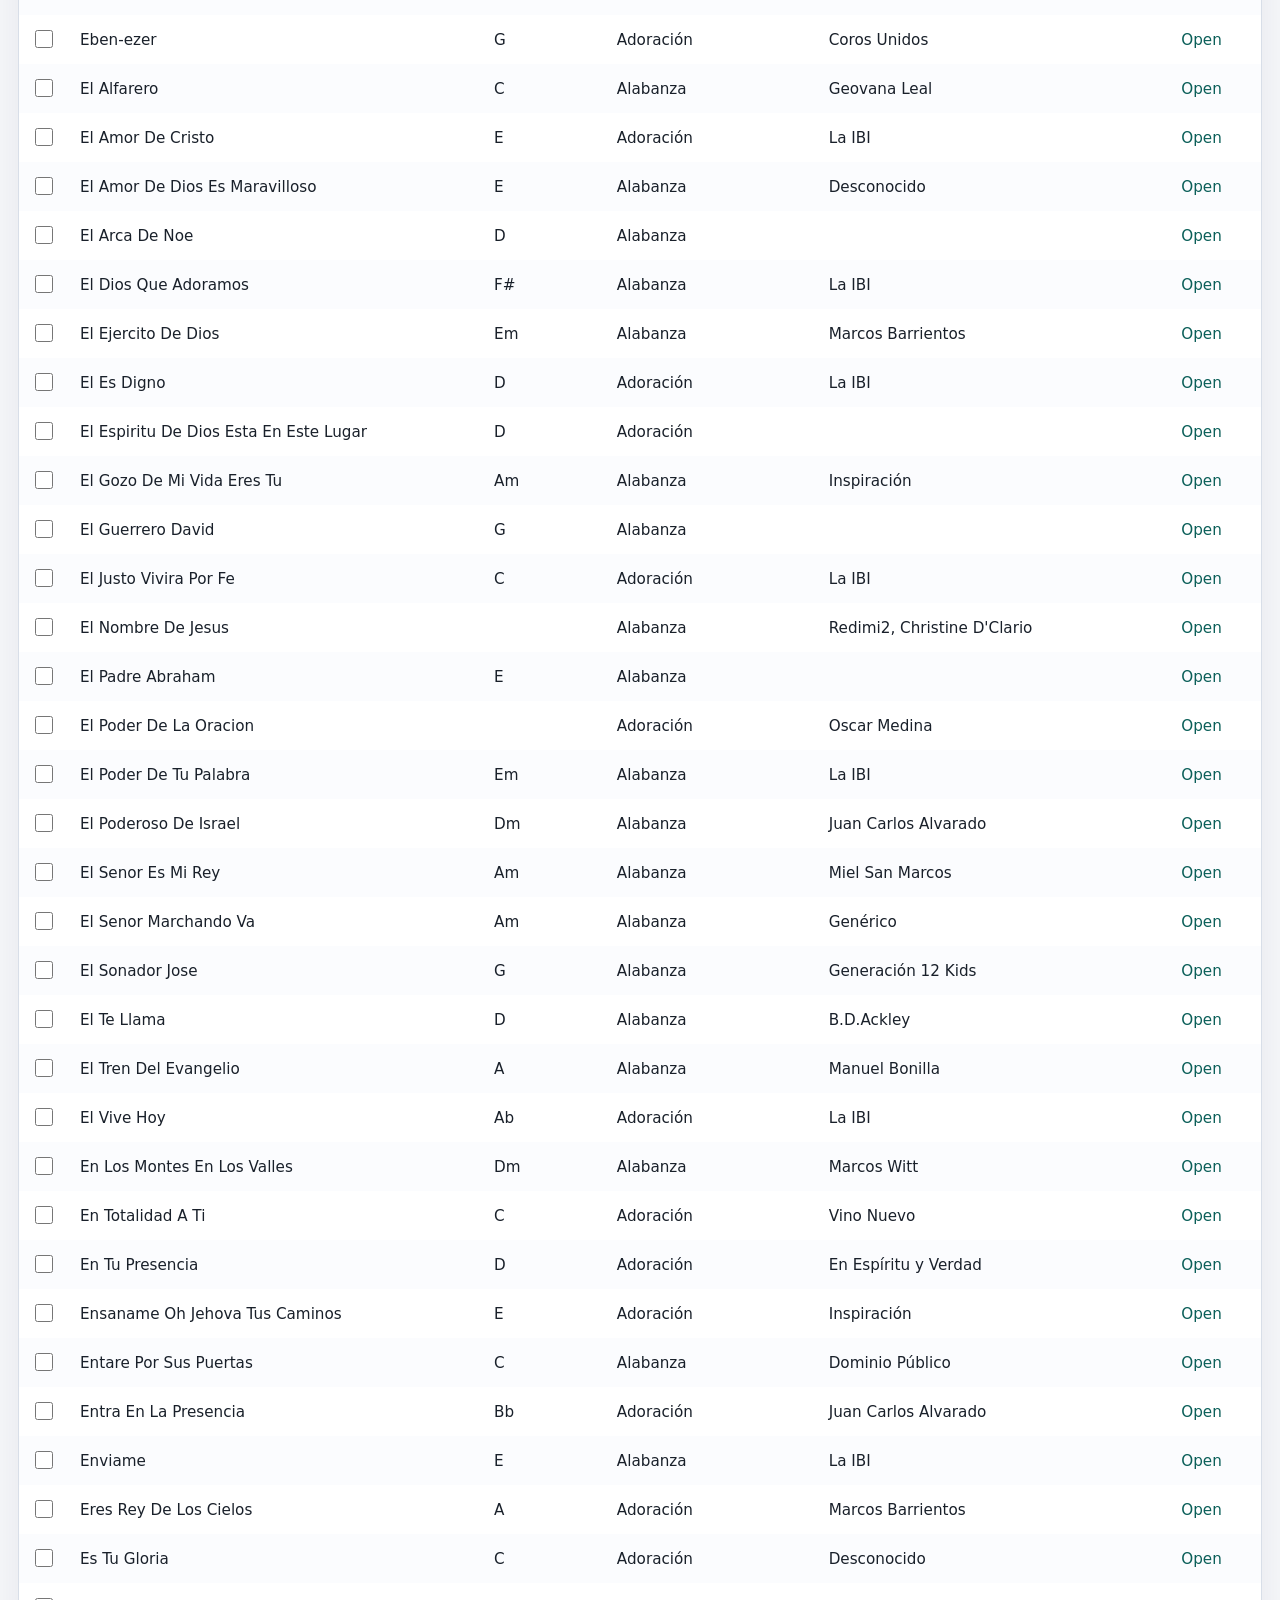
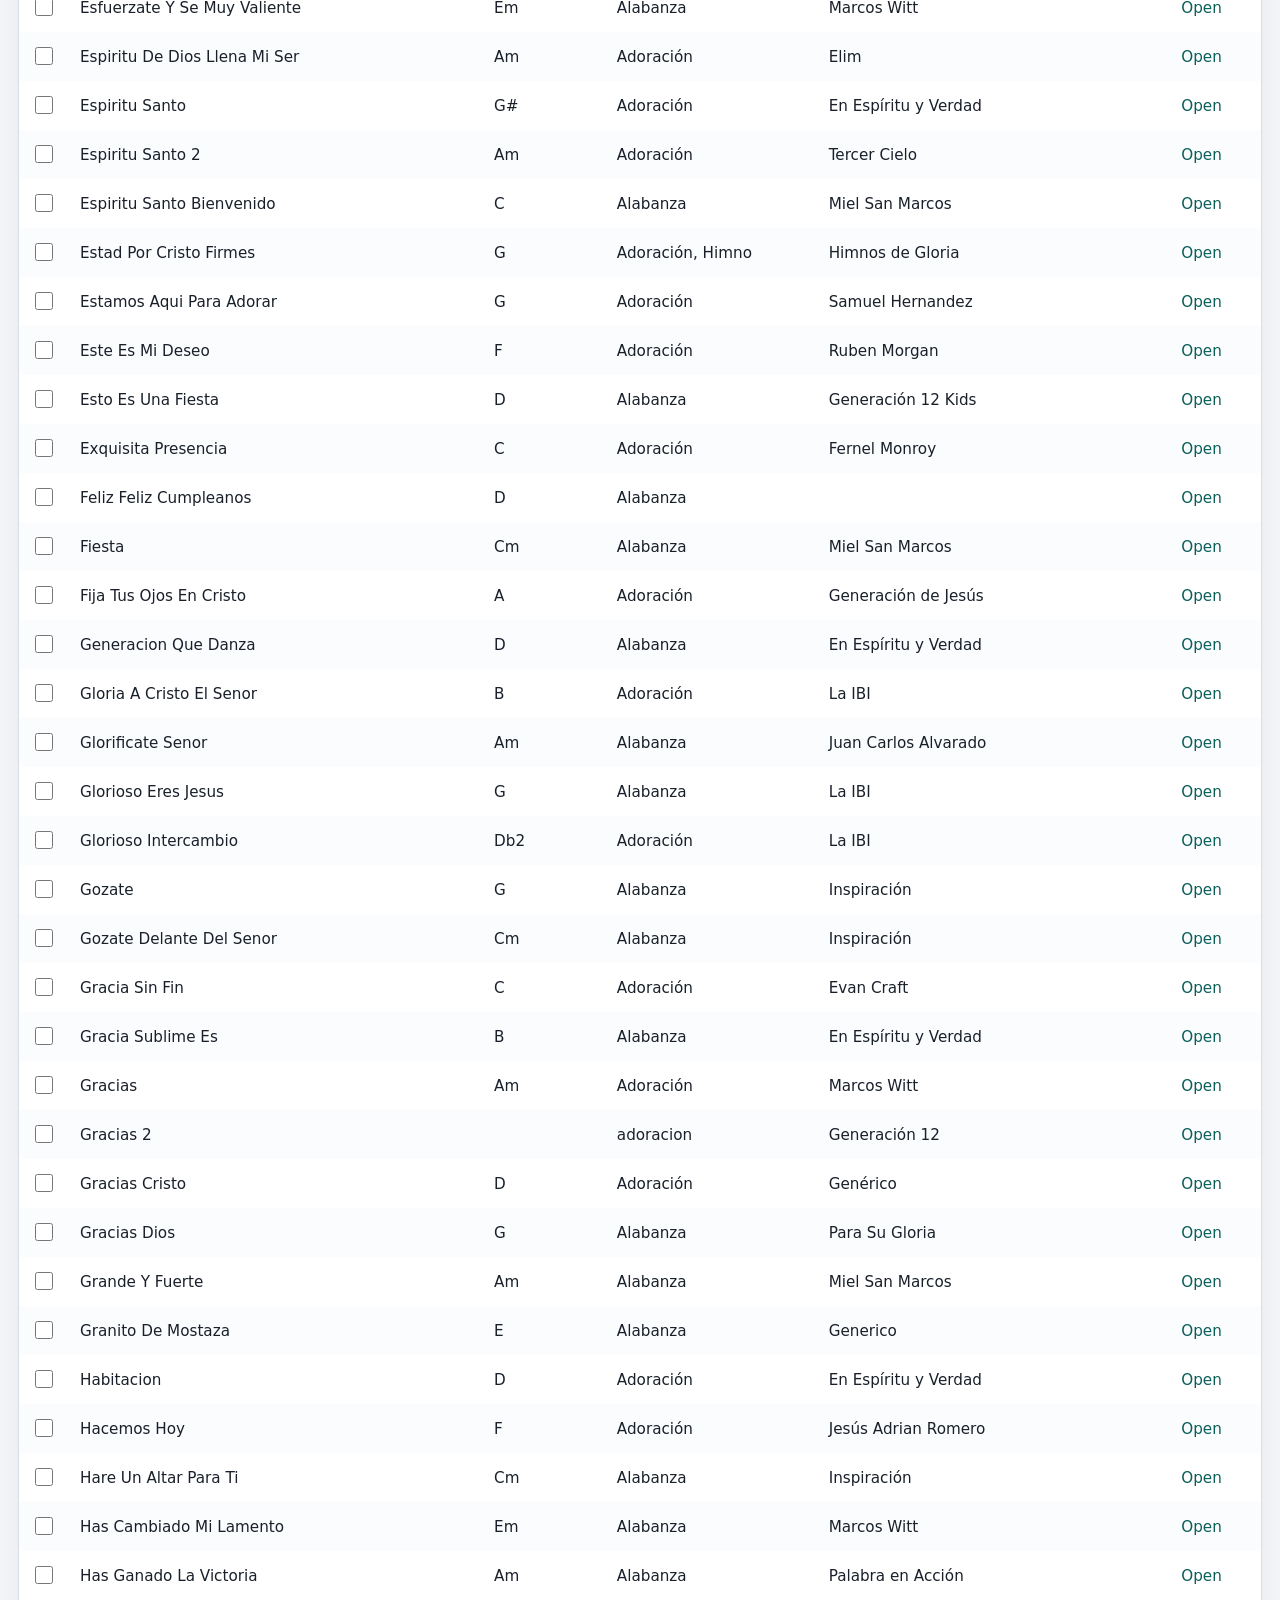
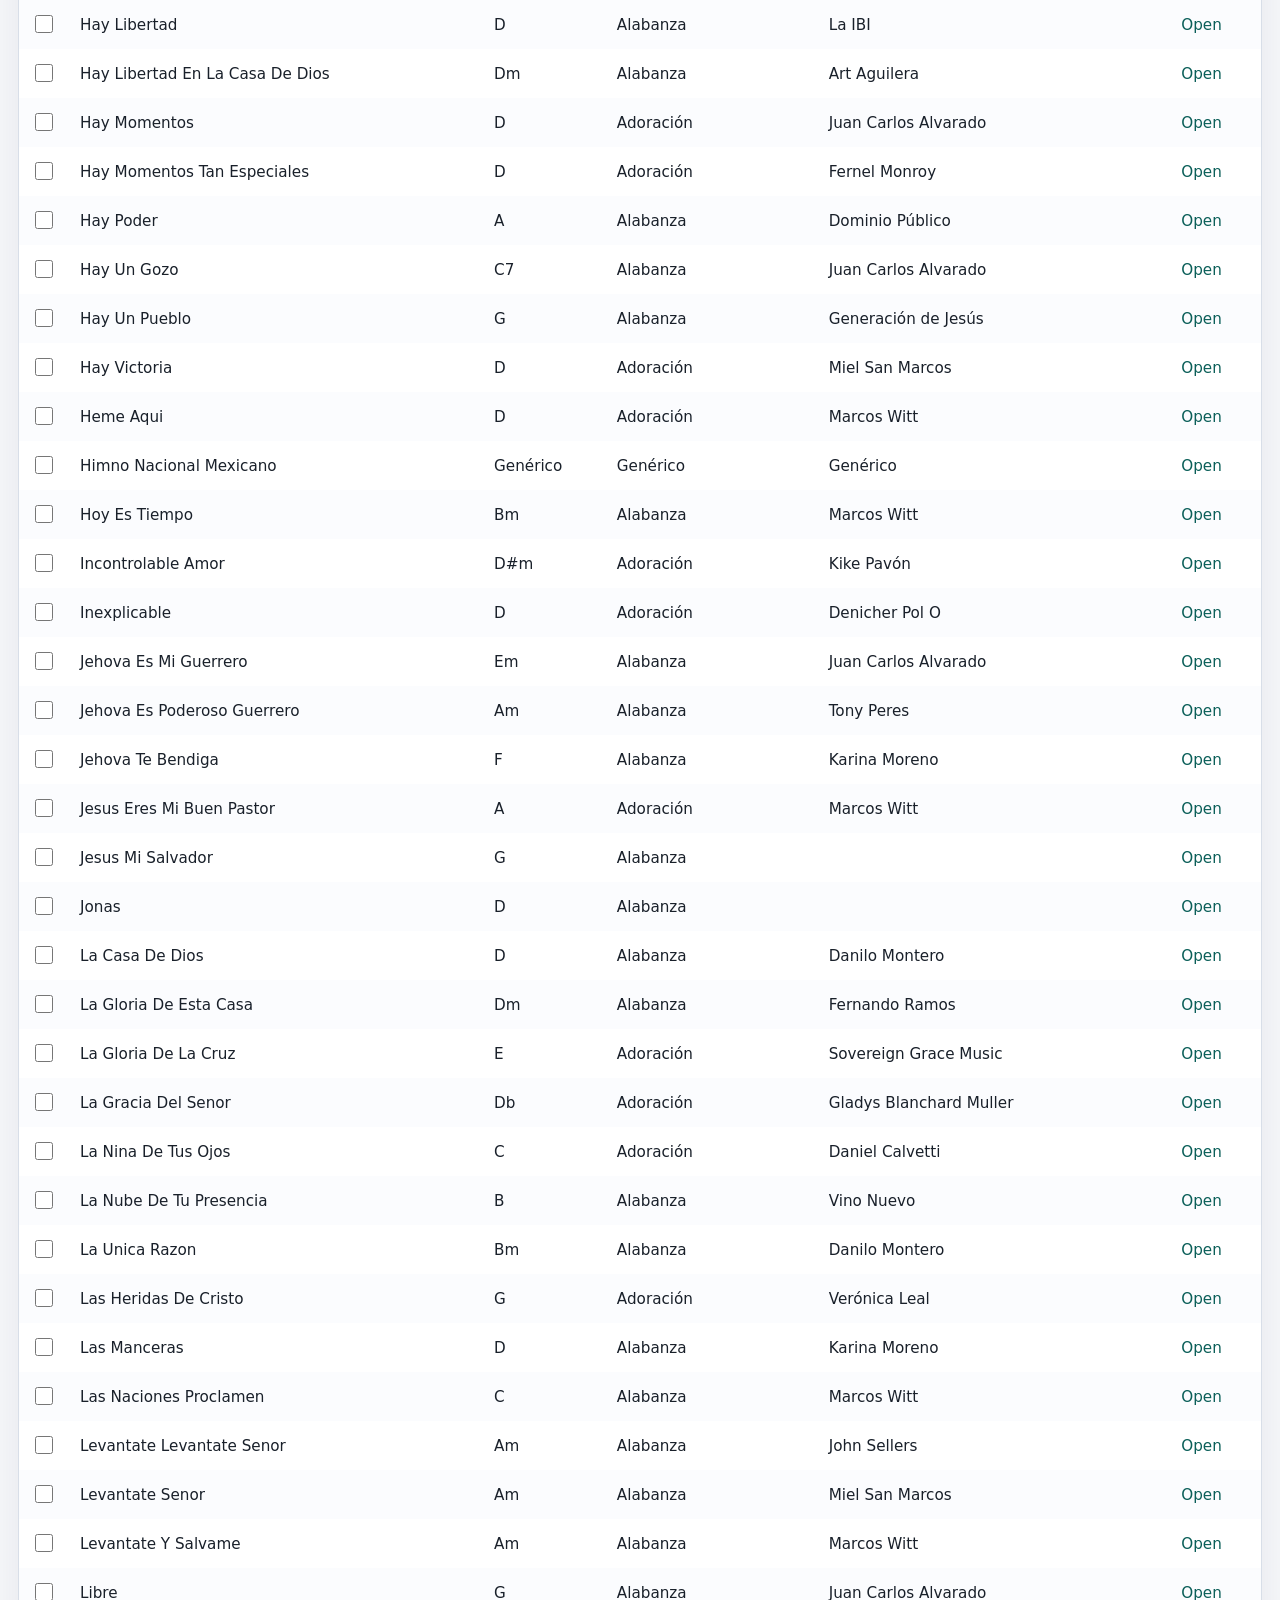
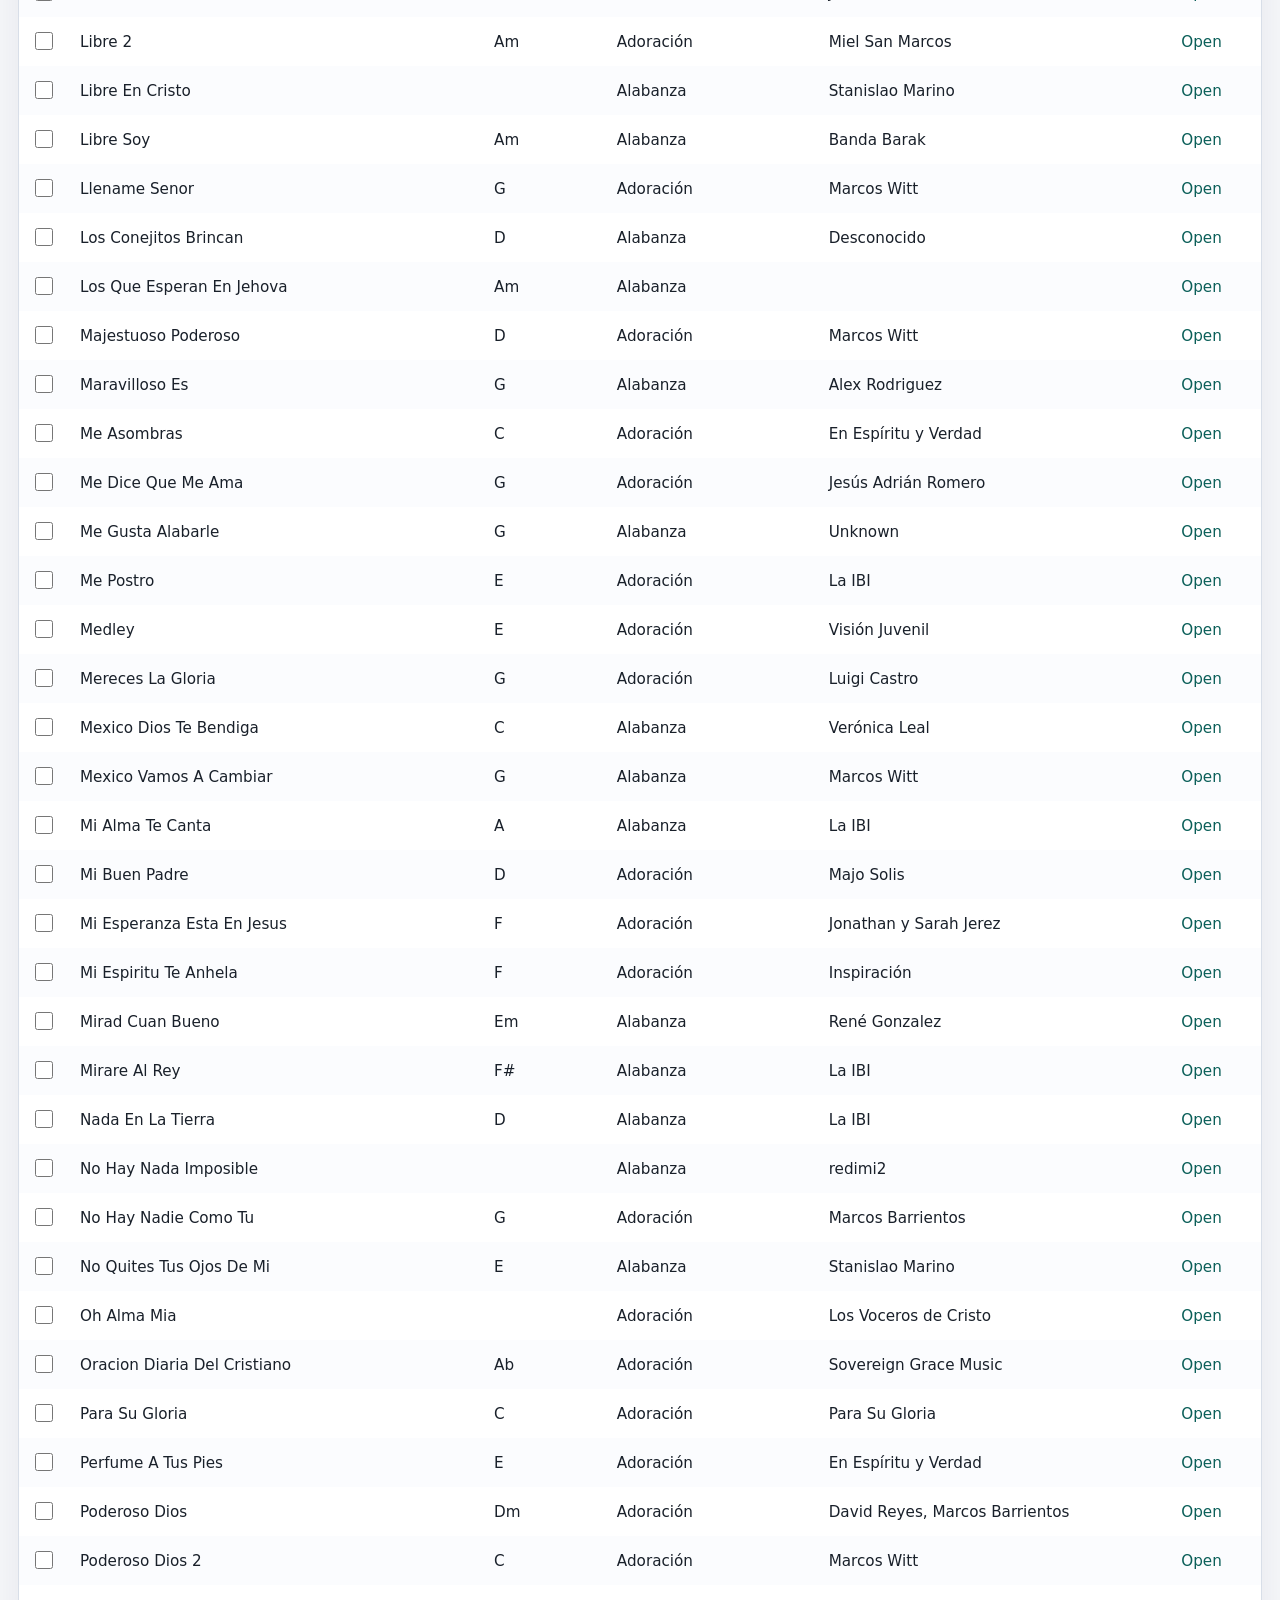
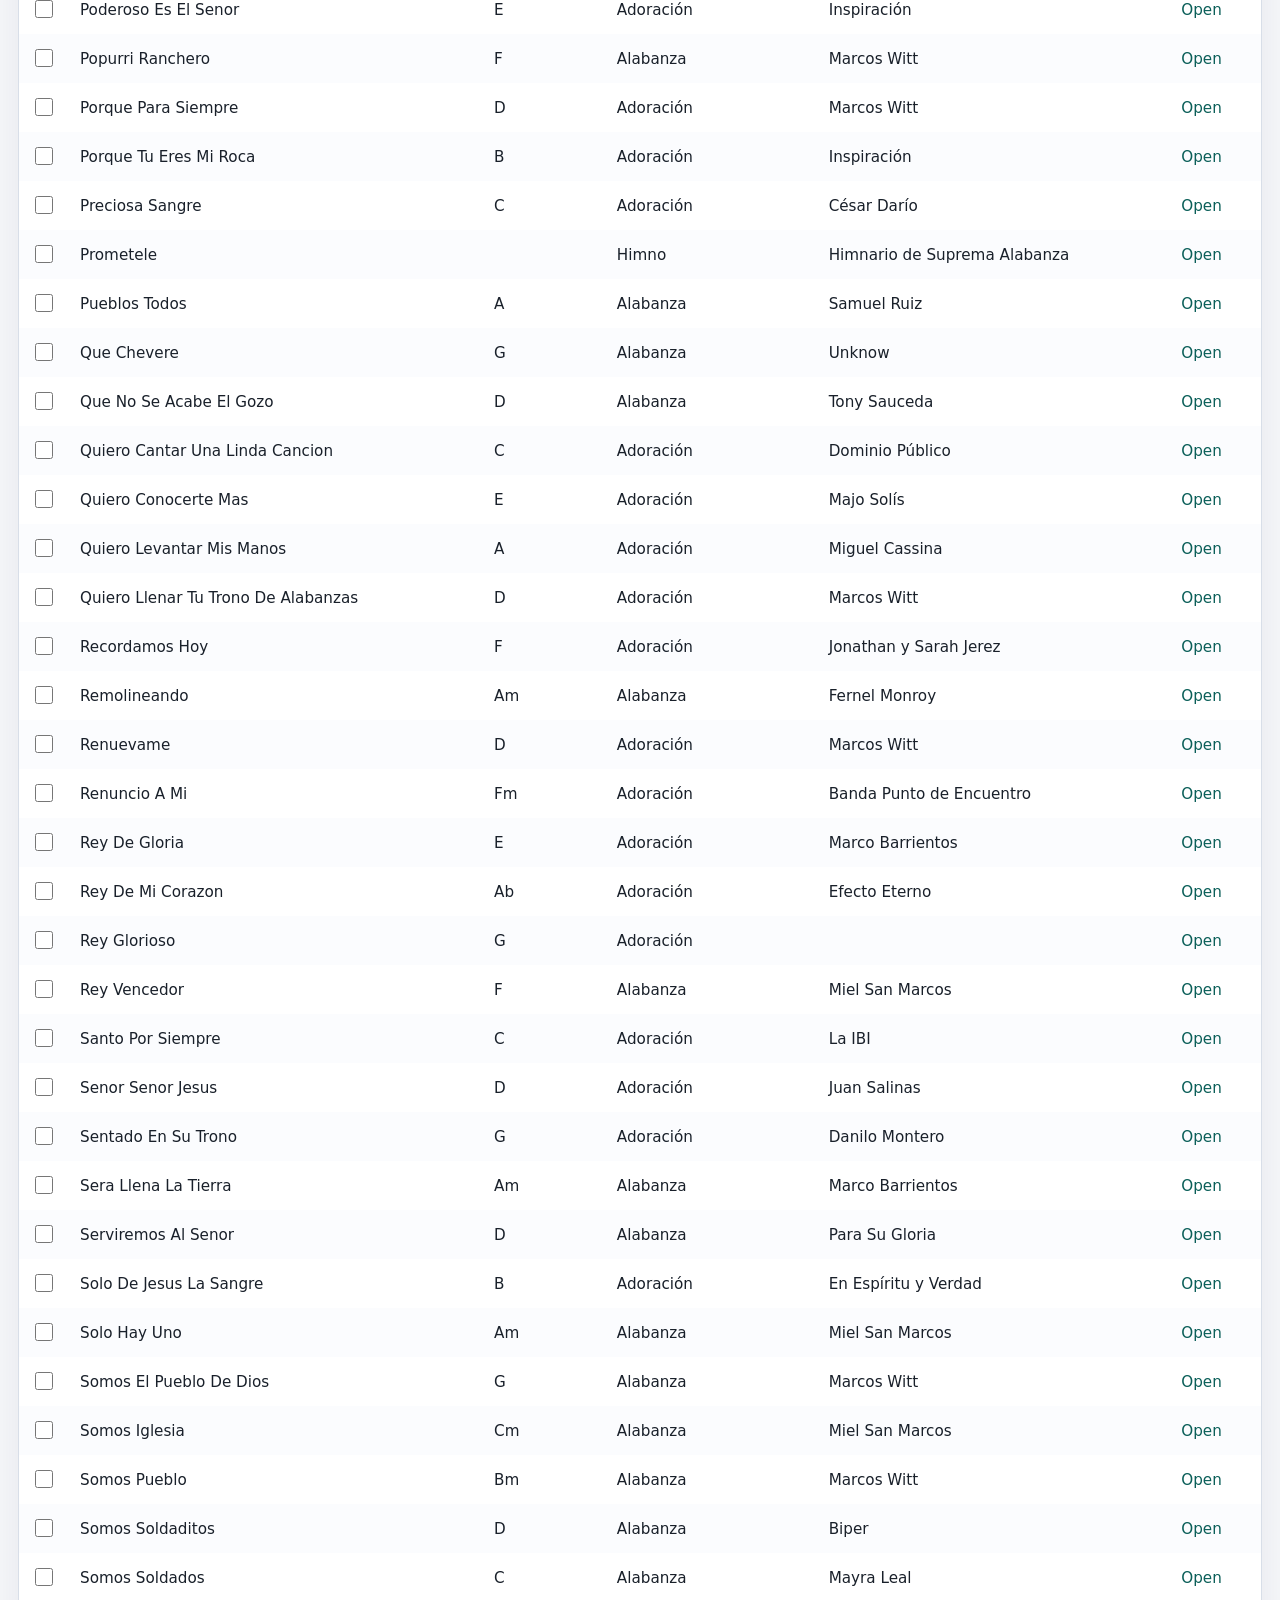
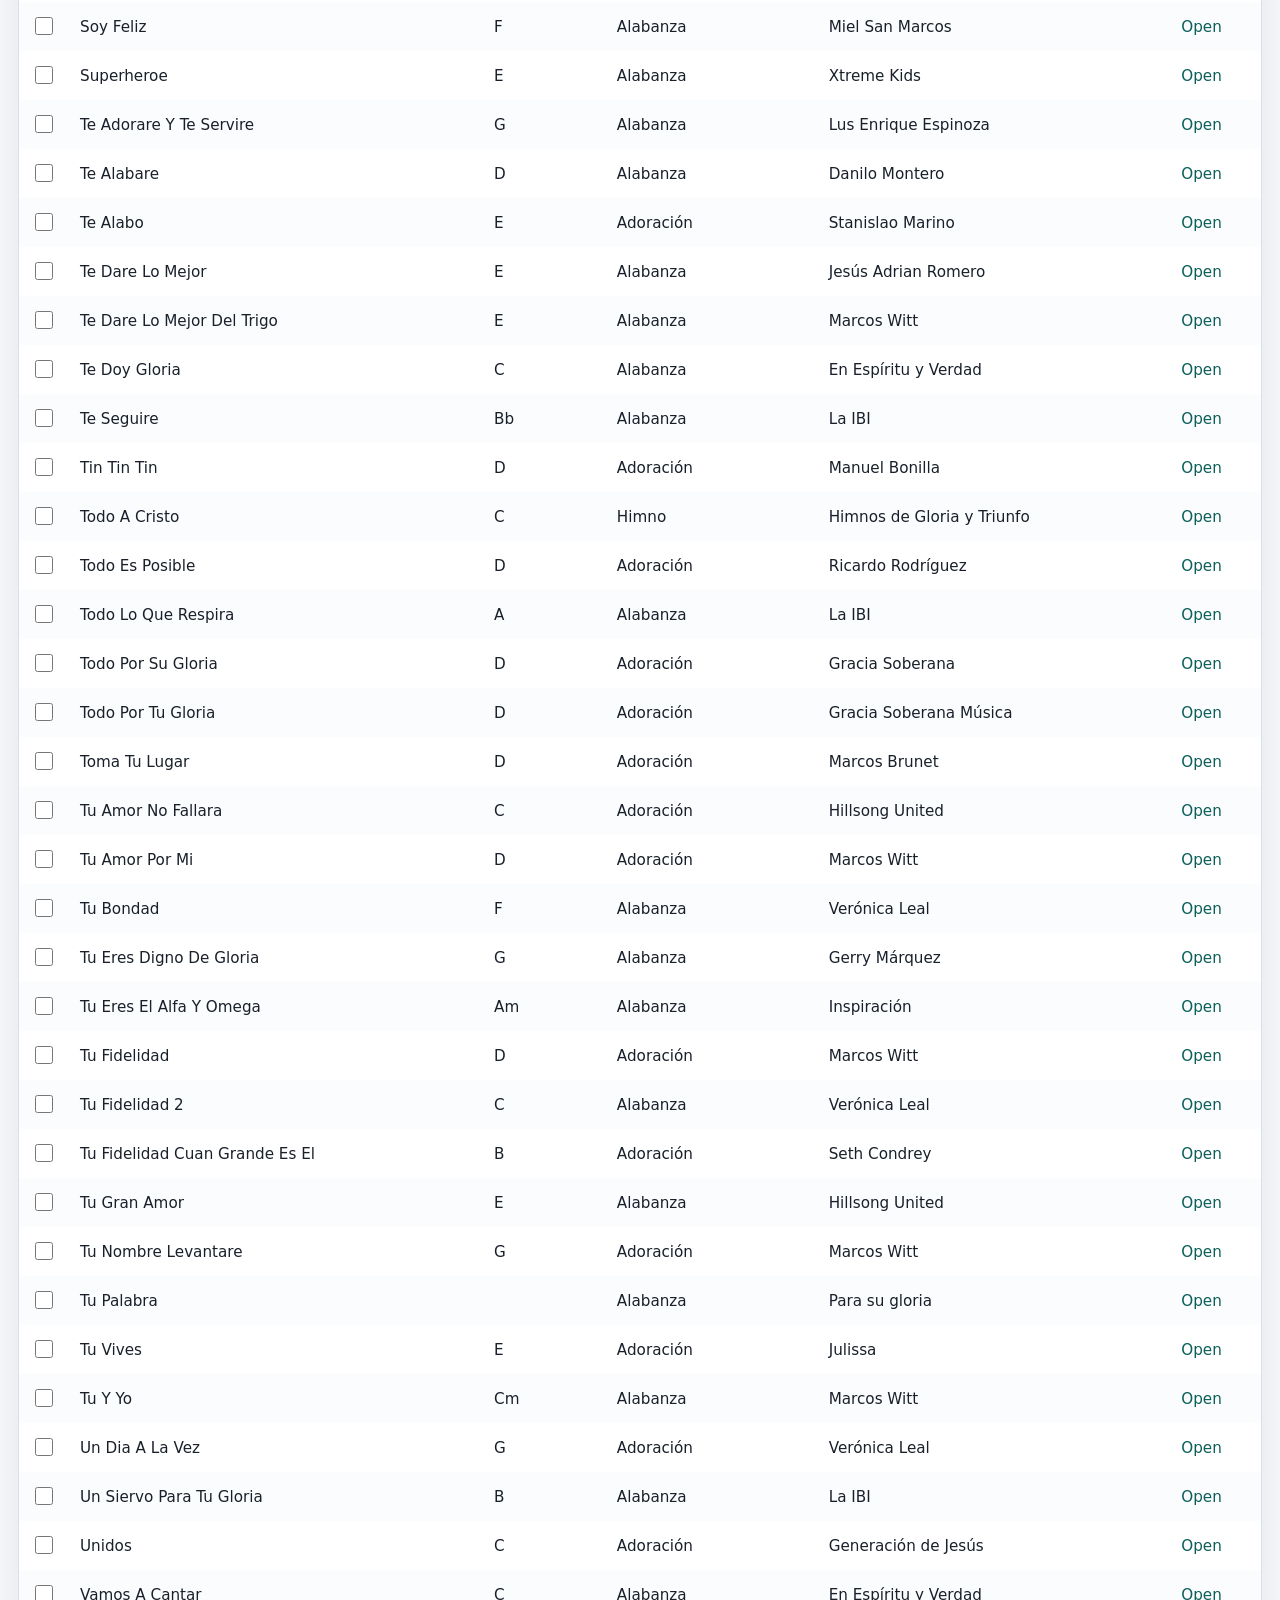
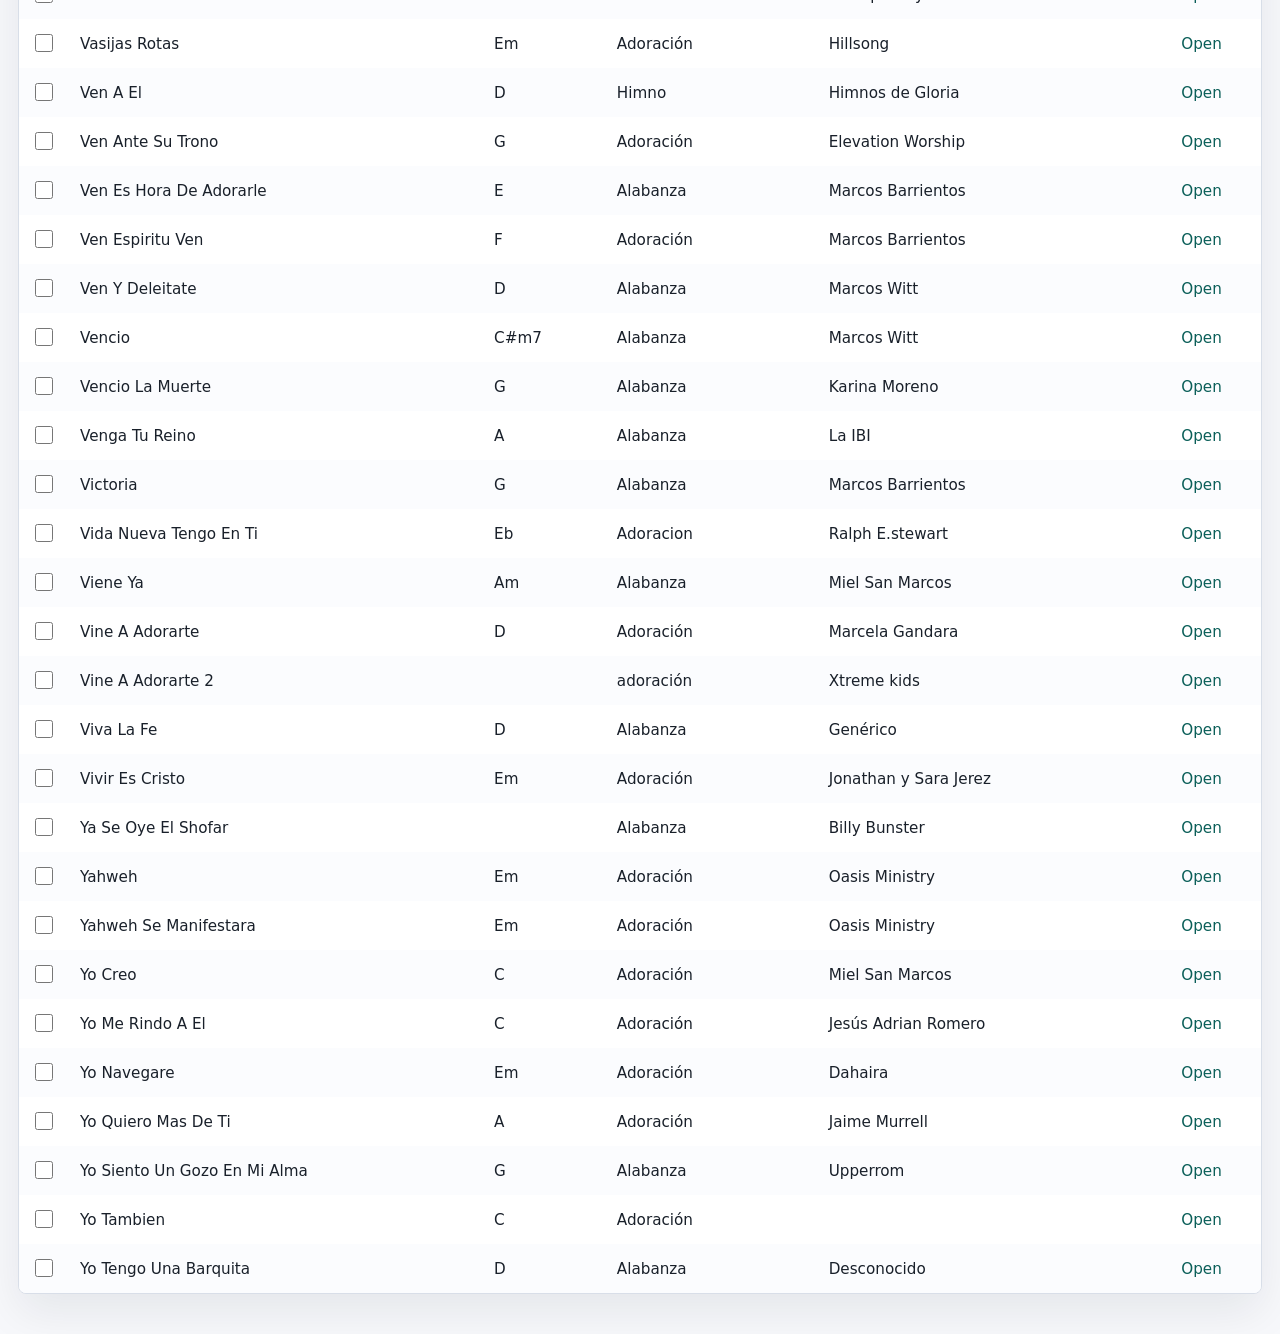
==== commit 6e8d89c5: "Add support for downloading multiple files as zip Signed-off-by: Obed N Munoz <obed.n.munoz@gmail.co" ====
--- a/index.html
+++ b/index.html
@@ -8,7 +8,7 @@
     <link rel="stylesheet" href="css/style.min.css">
   </head>
   <body>
-    <main role="main" class="container-fluid app-main">
+    <main role="main" class="container-fluid app-main" data-download-catalog="data/downloads.json">
       <section class="top-bar" aria-labelledby="page-title">
         <div class="top-bar-copy">
           <p class="eyebrow" data-i18n="eyebrow">Song library</p>
@@ -96,12 +96,14 @@
           </div>
           <ol id="downloadReviewList" class="download-review-list"></ol>
           <p id="downloadReviewEmpty" class="download-review-empty" data-i18n="downloadReviewEmpty" hidden>No songs selected for download.</p>
+          <p id="downloadReviewStatus" class="download-review-status" aria-live="polite" hidden></p>
           <div class="download-review-actions">
             <button type="button" class="btn review-cancel-button" id="cancelDownloadReview" data-i18n="cancel">Cancel</button>
             <button type="button" class="btn review-confirm-button" id="confirmDownloadReview" data-i18n="confirmDownload">Confirm download</button>
           </div>
         </section>
       </div>
+	<script src="js/vendor/jszip.min.js"></script>
 	<script src="js/script.min.js"></script>
     </main>
   </body>
--- a/css/style.min.css
+++ b/css/style.min.css
@@ -1 +1 @@
-:root{--surface: #ffffff;--surface-soft: #f7f8fb;--ink: #19202a;--muted: #64748b;--line: #d8dee8;--accent: #0f766e;--accent-strong: #0b5f59;--gold: #b7791f;--header: #151923}*{box-sizing:border-box}body{min-height:100vh;margin:0;color:var(--ink);background:var(--surface-soft);font-family:system-ui,-apple-system,BlinkMacSystemFont,Segoe UI,sans-serif}.container-fluid{width:100%;margin-right:auto;margin-left:auto}.app-main{max-width:1440px;padding:18px 18px 40px}.top-bar{display:grid;grid-template-columns:minmax(0,1fr) auto;align-items:end;justify-content:space-between;gap:28px;margin-bottom:22px;padding:28px;color:#fff;background:#1f2937;border:1px solid #303a49;border-radius:8px}.top-bar-copy{max-width:720px}.eyebrow{margin:0 0 8px;color:#8bd3cb;font-size:.78rem;font-weight:700;letter-spacing:0;text-transform:uppercase}.top-bar h1{margin:0;font-size:4rem;font-weight:750;line-height:1}.top-bar-copy p:last-child{margin:12px 0 0;max-width:580px;color:#d7dde8;font-size:1.05rem}.top-bar-meta{display:grid;grid-template-columns:auto auto;align-items:center;justify-content:end;gap:14px}.language-switch{display:inline-flex;gap:4px;padding:4px;background:#ffffff14;border:1px solid rgba(255,255,255,.16);border-radius:999px}.language-option{min-width:42px;min-height:32px;padding:4px 10px;color:#d7dde8;font-size:.82rem;font-weight:800;background:transparent;border:0;border-radius:999px}.language-option:hover,.language-option:focus{color:#fff;outline:none}.language-option.is-active{color:#10201f;background:#8bd3cb}.selection-meter{display:grid;min-width:118px;padding:16px 18px;text-align:center;background:#ffffff14;border:1px solid rgba(255,255,255,.18);border-radius:8px}.selection-meter span{font-size:2rem;font-weight:800;line-height:1}.selection-meter small{color:#cbd5e1;font-weight:650;text-transform:uppercase}.library-panel{background:var(--surface);border:1px solid var(--line);border-radius:8px;box-shadow:0 18px 45px #0f172a14;overflow:hidden}.toolbar{display:grid;grid-template-columns:minmax(320px,1fr) auto;gap:22px;align-items:center;padding:18px;border-bottom:1px solid var(--line)}.search-area label{display:block;margin-bottom:8px;color:#3b4658;font-size:.86rem;font-weight:700}.catalog-status{min-height:20px;margin-top:8px;color:var(--muted);font-size:.86rem}.catalog-status.is-error{color:#b42318;font-weight:700}.mobile-sort-controls{display:none}#myInput{width:100%;min-height:46px;padding:10px 16px 10px 42px;color:var(--ink);background-color:#fff;background-image:url(searchicon.png);background-position:14px center;background-repeat:no-repeat;background-size:18px;border:1px solid #cbd5e1;border-radius:6px;box-shadow:none}.form-control{display:block;width:100%;font:inherit}#myInput:focus{border-color:var(--accent);box-shadow:0 0 0 .2rem #0f766e29;outline:none}.download-area{display:grid;grid-template-columns:auto max-content;align-items:center;justify-content:end;gap:10px;min-width:520px}.download-options{display:grid;grid-template-columns:repeat(4,minmax(78px,1fr))}.btn-group{display:inline-flex;vertical-align:middle}.btn-check{position:absolute;width:1px;height:1px;overflow:hidden;clip:rect(0,0,0,0);white-space:nowrap}.btn{display:inline-flex;align-items:center;justify-content:center;min-height:42px;padding:8px 12px;color:var(--ink);font:inherit;text-align:center;text-decoration:none;cursor:pointer;user-select:none;background:#fff;border:1px solid transparent;border-radius:4px}.download-options .btn{min-width:0;border-radius:0}#btnradio1+.btn{border-top-left-radius:4px;border-bottom-left-radius:4px}#btnradio4+.btn{border-top-right-radius:4px;border-bottom-right-radius:4px}.download-options .btn-check:not(:first-child)+.btn{margin-left:-1px}.btn-outline-primary{color:var(--accent);border-color:var(--accent)}.btn-check:checked+.btn-outline-primary,.btn-outline-primary:hover{color:#fff;background-color:var(--accent);border-color:var(--accent)}.btn-outline-primary:focus,.download-button:focus{outline:3px solid rgba(15,118,110,.22);outline-offset:2px}.download-button,.download-button:hover,.download-button:focus{min-height:42px;background:var(--gold);border-color:var(--gold);box-shadow:none}.download-button:hover{background:#9f6318;border-color:#9f6318}.mobile-sort-controls label{display:block;margin-bottom:6px;color:#3b4658;font-size:.82rem;font-weight:800}.mobile-sort-row{display:grid;grid-template-columns:minmax(0,1fr) 72px;gap:8px}.mobile-sort-select,.mobile-sort-direction{min-height:40px;color:var(--ink);font:inherit;background:#fff;border:1px solid #cbd5e1;border-radius:6px}.mobile-sort-select{width:100%;padding:8px 36px 8px 12px}.mobile-sort-direction{padding:8px 10px;color:#fff;font-weight:750;background:var(--accent);border-color:var(--accent)}.mobile-sort-select:focus,.mobile-sort-direction:focus{outline:3px solid rgba(15,118,110,.2);outline-offset:2px}.modal-backdrop{position:fixed;inset:0;z-index:20;display:grid;place-items:center;padding:18px;background:#0f172a75}.modal-backdrop[hidden]{display:none}.download-review{display:grid;grid-template-rows:auto minmax(0,1fr) auto;width:min(680px,100%);max-height:min(720px,calc(100vh - 36px));overflow:hidden;background:#fff;border:1px solid var(--line);border-radius:8px;box-shadow:0 28px 80px #0f172a47}.download-review-header{display:flex;align-items:flex-start;justify-content:space-between;gap:16px;padding:18px;border-bottom:1px solid var(--line)}.download-review-eyebrow{margin:0 0 4px;color:var(--accent-strong);font-size:.74rem;font-weight:800;text-transform:uppercase}.download-review h2{margin:0;color:#1f2937;font-size:1.35rem;line-height:1.2}.modal-icon-button{display:inline-flex;align-items:center;justify-content:center;width:36px;height:36px;color:#475569;font:inherit;font-size:1.4rem;line-height:1;cursor:pointer;background:#f8fafc;border:1px solid var(--line);border-radius:6px}.modal-icon-button:hover,.review-cancel-button:hover{background:#eef2f7}.download-review-list{display:grid;gap:8px;min-height:0;margin:0;padding:12px 18px;overflow-y:auto;list-style:none;counter-reset:download-item}.download-review-item{display:grid;grid-template-columns:minmax(0,1fr) 40px;gap:12px;align-items:center;padding:12px;cursor:grab;background:#f8fafc;border:1px solid var(--line);border-radius:8px;counter-increment:download-item;touch-action:none;user-select:none}.download-review-item:active{cursor:grabbing}.download-review-item.is-dragging{position:relative;z-index:2;background:#eef7f6;border-color:#0f766e59;box-shadow:0 14px 30px #0f172a24;opacity:.86;pointer-events:none}.download-review-song{display:grid;grid-template-columns:auto minmax(0,1fr);gap:10px;align-items:center;min-width:0}.download-review-song:before{content:counter(download-item);display:inline-flex;align-items:center;justify-content:center;width:28px;height:28px;color:var(--accent-strong);font-size:.8rem;font-weight:800;background:#eef7f6;border:1px solid rgba(15,118,110,.2);border-radius:999px}.download-review-name{display:block;min-width:0;color:#1f2937;font-weight:760;overflow-wrap:anywhere}.download-review-meta{display:block;margin-top:2px;color:var(--muted);font-size:.82rem}.review-remove-button{display:inline-flex;align-items:center;justify-content:center;width:36px;height:36px;padding:0;color:#9f1239;font:inherit;font-size:1rem;font-weight:800;line-height:1;cursor:pointer;background:#fff;border:1px solid #fecdd3;border-radius:999px}.review-remove-button:hover{background:#fff1f2;border-color:#fda4af}.download-review-empty{margin:0;padding:28px 18px;color:var(--muted);text-align:center}.download-review-actions{display:flex;justify-content:flex-end;gap:10px;padding:14px 18px;border-top:1px solid var(--line)}.review-cancel-button{border-color:#cbd5e1}.review-confirm-button,.review-confirm-button:hover,.review-confirm-button:focus{color:#fff;background:var(--accent);border-color:var(--accent)}.review-confirm-button:disabled{cursor:not-allowed;opacity:.55}.table-shell{width:100%;overflow-x:auto}#myTable,.song-table{width:100%;min-width:720px;margin:0;border-collapse:separate;border-spacing:0;font-size:.95rem}.table{color:var(--ink)}.table-striped tbody tr:nth-of-type(odd){background-color:#fbfcfe}#myTable th,#myTable td{padding:12px;text-align:left;vertical-align:middle;border-color:#e4e9f1}#myTable thead th{color:#f8fafc;background:#273142;border-color:#273142;white-space:nowrap}#myTable tbody tr{border-bottom:1px solid #e4e9f1}#myTable tbody tr:hover{background-color:#eef7f6}#myTable a,#myTable .song-action{color:var(--accent-strong);font-weight:650;text-decoration:none}#myTable .song-action{padding:0;font:inherit;cursor:pointer;background:transparent;border:0}#myTable a:hover,#myTable .song-action:hover{color:#084c47;text-decoration:underline}#myTable .song-action:focus{outline:2px solid rgba(15,118,110,.28);outline-offset:3px}.song-select-cell{width:48px;text-align:center}.song-select,#selectAllSongs{width:18px;height:18px;accent-color:var(--accent)}.sort-button{display:inline-flex;align-items:center;gap:6px;padding:0;color:inherit;font:inherit;font-weight:800;cursor:pointer;background:transparent;border:0}.sort-button:after{content:"";width:0;height:0;border-right:4px solid transparent;border-left:4px solid transparent}th[aria-sort=ascending] .sort-button:after{border-bottom:6px solid currentColor}th[aria-sort=descending] .sort-button:after{border-top:6px solid currentColor}.sort-button:focus{outline:2px solid #8bd3cb;outline-offset:3px}@media(max-width:900px){.top-bar,.toolbar{grid-template-columns:1fr}.top-bar-meta{justify-content:flex-start;min-width:0}.selection-meter{justify-self:start}.download-area{grid-template-columns:minmax(0,1fr) max-content;justify-content:stretch;min-width:0}}@media(max-width:760px){.mobile-sort-controls{display:block}.table-shell{overflow-x:visible}#myTable,.song-table,#myTable tbody,#myTable tr,#myTable td{display:block;width:100%;min-width:0}#myTable thead{display:none}#myTable tbody{display:grid;gap:10px;padding:10px;background:#eef2f7}#myTable tbody tr{position:relative;display:grid;grid-template-columns:minmax(0,1fr) auto;gap:8px 12px;padding:14px;background:#fff;border:1px solid var(--line);border-radius:8px;box-shadow:0 8px 18px #0f172a0f}#myTable tbody tr:hover{background-color:#fff}#myTable td{padding:0;border:0;overflow-wrap:anywhere}#myTable td:before{content:none}#myTable .song-select-cell{grid-column:2;grid-row:1;align-self:start;width:auto;padding:0;text-align:right}#myTable .song-select{width:22px;height:22px}#myTable .song-name-cell{grid-column:1;grid-row:1;padding-right:4px;color:#1f2937;font-size:1.05rem;font-weight:750;line-height:1.25}#myTable .song-key-cell{grid-column:1;grid-row:2;display:inline-flex;align-items:center;gap:6px;justify-self:start;width:auto;min-height:24px;padding:3px 8px;color:#273142;font-size:.8rem;font-weight:750;background:#eef7f6;border:1px solid rgba(15,118,110,.2);border-radius:999px}#myTable .song-key-cell:before{content:attr(data-label);color:var(--accent-strong);font-size:.68rem;font-weight:800;text-transform:uppercase}#myTable .song-themes-cell,#myTable .song-authors-cell{grid-column:1 / -1;display:grid;grid-template-columns:76px minmax(0,1fr);gap:10px;color:#334155;font-size:.9rem;line-height:1.3}#myTable .song-key-cell.is-empty,#myTable .song-themes-cell.is-empty,#myTable .song-authors-cell.is-empty{display:none}#myTable .song-themes-cell{grid-row:3;padding-top:4px}#myTable .song-authors-cell{grid-row:4}#myTable .song-themes-cell:before,#myTable .song-authors-cell:before{content:attr(data-label);color:var(--muted);font-size:.7rem;font-weight:800;text-transform:uppercase}#myTable .song-action-cell{grid-column:1 / -1;grid-row:5;padding-top:6px}#myTable .song-action{display:flex;align-items:center;justify-content:center;width:100%;min-height:40px;color:#fff;font-weight:750;background:var(--accent);border-radius:6px}#myTable .song-action:hover{color:#fff;text-decoration:none;background:var(--accent-strong)}}@media(max-width:560px){.app-main{padding:8px 8px 24px}.top-bar,.toolbar{padding:14px}.top-bar{gap:12px;margin-bottom:12px}.top-bar h1{font-size:1.9rem}.top-bar-copy p:last-child{margin-top:8px;font-size:.92rem;line-height:1.35}.eyebrow{margin-bottom:4px;font-size:.68rem}.top-bar-meta{display:grid;grid-template-columns:minmax(0,1fr) 88px;align-items:stretch;gap:8px;width:100%}.language-switch,.selection-meter{width:100%}.language-option{flex:1 1 50%;min-height:30px;padding:3px 8px}.selection-meter{min-width:0;padding:5px 8px}.selection-meter span{font-size:1.3rem}.selection-meter small{font-size:.64rem}.toolbar{gap:12px}.search-area label{margin-bottom:6px}#myInput{min-height:42px}.catalog-status{min-height:18px;margin-top:6px}.download-area,.download-options,.download-button{width:100%}.download-area{grid-template-columns:1fr;gap:8px}.download-options{display:grid;grid-template-columns:repeat(4,minmax(0,1fr))}.download-options .btn{min-width:0;min-height:36px;padding:7px 4px;font-size:.86rem;white-space:nowrap}.download-button{min-height:38px}.modal-backdrop{align-items:end;padding:0}.download-review{width:100%;max-height:calc(100vh - 28px);border-bottom-right-radius:0;border-bottom-left-radius:0}.download-review-header{padding:14px}.download-review h2{font-size:1.12rem}.download-review-list{padding:10px}.download-review-item{grid-template-columns:minmax(0,1fr) 40px;gap:8px;padding:12px}.review-remove-button{width:38px;height:38px}.download-review-actions{display:grid;grid-template-columns:1fr;gap:8px;padding:10px}}
+:root{--surface: #ffffff;--surface-soft: #f7f8fb;--ink: #19202a;--muted: #64748b;--line: #d8dee8;--accent: #0f766e;--accent-strong: #0b5f59;--gold: #b7791f;--header: #151923}*{box-sizing:border-box}body{min-height:100vh;margin:0;color:var(--ink);background:var(--surface-soft);font-family:system-ui,-apple-system,BlinkMacSystemFont,Segoe UI,sans-serif}.container-fluid{width:100%;margin-right:auto;margin-left:auto}.app-main{max-width:1440px;padding:18px 18px 40px}.top-bar{display:grid;grid-template-columns:minmax(0,1fr) auto;align-items:end;justify-content:space-between;gap:28px;margin-bottom:22px;padding:28px;color:#fff;background:#1f2937;border:1px solid #303a49;border-radius:8px}.top-bar-copy{max-width:720px}.eyebrow{margin:0 0 8px;color:#8bd3cb;font-size:.78rem;font-weight:700;letter-spacing:0;text-transform:uppercase}.top-bar h1{margin:0;font-size:4rem;font-weight:750;line-height:1}.top-bar-copy p:last-child{margin:12px 0 0;max-width:580px;color:#d7dde8;font-size:1.05rem}.top-bar-meta{display:grid;grid-template-columns:auto auto;align-items:center;justify-content:end;gap:14px}.language-switch{display:inline-flex;gap:4px;padding:4px;background:#ffffff14;border:1px solid rgba(255,255,255,.16);border-radius:999px}.language-option{min-width:42px;min-height:32px;padding:4px 10px;color:#d7dde8;font-size:.82rem;font-weight:800;background:transparent;border:0;border-radius:999px}.language-option:hover,.language-option:focus{color:#fff;outline:none}.language-option.is-active{color:#10201f;background:#8bd3cb}.selection-meter{display:grid;min-width:118px;padding:16px 18px;text-align:center;background:#ffffff14;border:1px solid rgba(255,255,255,.18);border-radius:8px}.selection-meter span{font-size:2rem;font-weight:800;line-height:1}.selection-meter small{color:#cbd5e1;font-weight:650;text-transform:uppercase}.library-panel{background:var(--surface);border:1px solid var(--line);border-radius:8px;box-shadow:0 18px 45px #0f172a14;overflow:hidden}.toolbar{display:grid;grid-template-columns:minmax(320px,1fr) auto;gap:22px;align-items:center;padding:18px;border-bottom:1px solid var(--line)}.search-area label{display:block;margin-bottom:8px;color:#3b4658;font-size:.86rem;font-weight:700}.catalog-status{min-height:20px;margin-top:8px;color:var(--muted);font-size:.86rem}.catalog-status.is-error{color:#b42318;font-weight:700}.mobile-sort-controls{display:none}#myInput{width:100%;min-height:46px;padding:10px 16px 10px 42px;color:var(--ink);background-color:#fff;background-image:url(searchicon.png);background-position:14px center;background-repeat:no-repeat;background-size:18px;border:1px solid #cbd5e1;border-radius:6px;box-shadow:none}.form-control{display:block;width:100%;font:inherit}#myInput:focus{border-color:var(--accent);box-shadow:0 0 0 .2rem #0f766e29;outline:none}.download-area{display:grid;grid-template-columns:auto max-content;align-items:center;justify-content:end;gap:10px;min-width:520px}.download-options{display:grid;grid-template-columns:repeat(4,minmax(78px,1fr))}.btn-group{display:inline-flex;vertical-align:middle}.btn-check{position:absolute;width:1px;height:1px;overflow:hidden;clip:rect(0,0,0,0);white-space:nowrap}.btn{display:inline-flex;align-items:center;justify-content:center;min-height:42px;padding:8px 12px;color:var(--ink);font:inherit;text-align:center;text-decoration:none;cursor:pointer;user-select:none;background:#fff;border:1px solid transparent;border-radius:4px}.download-options .btn{min-width:0;border-radius:0}#btnradio1+.btn{border-top-left-radius:4px;border-bottom-left-radius:4px}#btnradio4+.btn{border-top-right-radius:4px;border-bottom-right-radius:4px}.download-options .btn-check:not(:first-child)+.btn{margin-left:-1px}.btn-outline-primary{color:var(--accent);border-color:var(--accent)}.btn-check:checked+.btn-outline-primary,.btn-outline-primary:hover{color:#fff;background-color:var(--accent);border-color:var(--accent)}.btn-outline-primary:focus,.download-button:focus{outline:3px solid rgba(15,118,110,.22);outline-offset:2px}.download-button,.download-button:hover,.download-button:focus{min-height:42px;background:var(--gold);border-color:var(--gold);box-shadow:none}.download-button:hover{background:#9f6318;border-color:#9f6318}.mobile-sort-controls label{display:block;margin-bottom:6px;color:#3b4658;font-size:.82rem;font-weight:800}.mobile-sort-row{display:grid;grid-template-columns:minmax(0,1fr) 72px;gap:8px}.mobile-sort-select,.mobile-sort-direction{min-height:40px;color:var(--ink);font:inherit;background:#fff;border:1px solid #cbd5e1;border-radius:6px}.mobile-sort-select{width:100%;padding:8px 36px 8px 12px}.mobile-sort-direction{padding:8px 10px;color:#fff;font-weight:750;background:var(--accent);border-color:var(--accent)}.mobile-sort-select:focus,.mobile-sort-direction:focus{outline:3px solid rgba(15,118,110,.2);outline-offset:2px}.modal-backdrop{position:fixed;inset:0;z-index:20;display:grid;place-items:center;padding:18px;background:#0f172a75}.modal-backdrop[hidden]{display:none}.download-review{display:grid;grid-template-rows:auto minmax(0,1fr) auto;width:min(680px,100%);max-height:min(720px,calc(100vh - 36px));overflow:hidden;background:#fff;border:1px solid var(--line);border-radius:8px;box-shadow:0 28px 80px #0f172a47}.download-review-header{display:flex;align-items:flex-start;justify-content:space-between;gap:16px;padding:18px;border-bottom:1px solid var(--line)}.download-review-eyebrow{margin:0 0 4px;color:var(--accent-strong);font-size:.74rem;font-weight:800;text-transform:uppercase}.download-review h2{margin:0;color:#1f2937;font-size:1.35rem;line-height:1.2}.modal-icon-button{display:inline-flex;align-items:center;justify-content:center;width:36px;height:36px;color:#475569;font:inherit;font-size:1.4rem;line-height:1;cursor:pointer;background:#f8fafc;border:1px solid var(--line);border-radius:6px}.modal-icon-button:hover,.review-cancel-button:hover{background:#eef2f7}.download-review-list{display:grid;gap:8px;min-height:0;margin:0;padding:12px 18px;overflow-y:auto;list-style:none;counter-reset:download-item}.download-review-item{display:grid;grid-template-columns:minmax(0,1fr) 40px;gap:12px;align-items:center;padding:12px;cursor:grab;background:#f8fafc;border:1px solid var(--line);border-radius:8px;counter-increment:download-item;touch-action:none;user-select:none}.download-review-item:active{cursor:grabbing}.download-review-item.is-dragging{position:relative;z-index:2;background:#eef7f6;border-color:#0f766e59;box-shadow:0 14px 30px #0f172a24;opacity:.86;pointer-events:none}.download-review-song{display:grid;grid-template-columns:auto minmax(0,1fr);gap:10px;align-items:center;min-width:0}.download-review-song:before{content:counter(download-item);display:inline-flex;align-items:center;justify-content:center;width:28px;height:28px;color:var(--accent-strong);font-size:.8rem;font-weight:800;background:#eef7f6;border:1px solid rgba(15,118,110,.2);border-radius:999px}.download-review-name{display:block;min-width:0;color:#1f2937;font-weight:760;overflow-wrap:anywhere}.download-review-meta{display:block;margin-top:2px;color:var(--muted);font-size:.82rem}.review-remove-button{display:inline-flex;align-items:center;justify-content:center;width:36px;height:36px;padding:0;color:#9f1239;font:inherit;font-size:1rem;font-weight:800;line-height:1;cursor:pointer;background:#fff;border:1px solid #fecdd3;border-radius:999px}.review-remove-button:hover{background:#fff1f2;border-color:#fda4af}.download-review-empty{margin:0;padding:28px 18px;color:var(--muted);text-align:center}.download-review-status{margin:0;padding:10px 18px 0;color:var(--muted);font-size:.88rem}.download-review-status.is-error{color:#b42318;font-weight:700}.download-review-actions{display:flex;justify-content:flex-end;gap:10px;padding:14px 18px;border-top:1px solid var(--line)}.review-cancel-button{border-color:#cbd5e1}.review-confirm-button,.review-confirm-button:hover,.review-confirm-button:focus{color:#fff;background:var(--accent);border-color:var(--accent)}.review-confirm-button:disabled{cursor:not-allowed;opacity:.55}.table-shell{width:100%;overflow-x:auto}#myTable,.song-table{width:100%;min-width:720px;margin:0;border-collapse:separate;border-spacing:0;font-size:.95rem}.table{color:var(--ink)}.table-striped tbody tr:nth-of-type(odd){background-color:#fbfcfe}#myTable th,#myTable td{padding:12px;text-align:left;vertical-align:middle;border-color:#e4e9f1}#myTable thead th{color:#f8fafc;background:#273142;border-color:#273142;white-space:nowrap}#myTable tbody tr{border-bottom:1px solid #e4e9f1}#myTable tbody tr:hover{background-color:#eef7f6}#myTable a,#myTable .song-action{color:var(--accent-strong);font-weight:650;text-decoration:none}#myTable .song-action{padding:0;font:inherit;cursor:pointer;background:transparent;border:0}#myTable a:hover,#myTable .song-action:hover{color:#084c47;text-decoration:underline}#myTable .song-action:focus{outline:2px solid rgba(15,118,110,.28);outline-offset:3px}.song-select-cell{width:48px;text-align:center}.song-select,#selectAllSongs{width:18px;height:18px;accent-color:var(--accent)}.sort-button{display:inline-flex;align-items:center;gap:6px;padding:0;color:inherit;font:inherit;font-weight:800;cursor:pointer;background:transparent;border:0}.sort-button:after{content:"";width:0;height:0;border-right:4px solid transparent;border-left:4px solid transparent}th[aria-sort=ascending] .sort-button:after{border-bottom:6px solid currentColor}th[aria-sort=descending] .sort-button:after{border-top:6px solid currentColor}.sort-button:focus{outline:2px solid #8bd3cb;outline-offset:3px}@media(max-width:900px){.top-bar,.toolbar{grid-template-columns:1fr}.top-bar-meta{justify-content:flex-start;min-width:0}.selection-meter{justify-self:start}.download-area{grid-template-columns:minmax(0,1fr) max-content;justify-content:stretch;min-width:0}}@media(max-width:760px){.mobile-sort-controls{display:block}.table-shell{overflow-x:visible}#myTable,.song-table,#myTable tbody,#myTable tr,#myTable td{display:block;width:100%;min-width:0}#myTable thead{display:none}#myTable tbody{display:grid;gap:10px;padding:10px;background:#eef2f7}#myTable tbody tr{position:relative;display:grid;grid-template-columns:minmax(0,1fr) auto;gap:8px 12px;padding:14px;background:#fff;border:1px solid var(--line);border-radius:8px;box-shadow:0 8px 18px #0f172a0f}#myTable tbody tr:hover{background-color:#fff}#myTable td{padding:0;border:0;overflow-wrap:anywhere}#myTable td:before{content:none}#myTable .song-select-cell{grid-column:2;grid-row:1;align-self:start;width:auto;padding:0;text-align:right}#myTable .song-select{width:22px;height:22px}#myTable .song-name-cell{grid-column:1;grid-row:1;padding-right:4px;color:#1f2937;font-size:1.05rem;font-weight:750;line-height:1.25}#myTable .song-key-cell{grid-column:1;grid-row:2;display:inline-flex;align-items:center;gap:6px;justify-self:start;width:auto;min-height:24px;padding:3px 8px;color:#273142;font-size:.8rem;font-weight:750;background:#eef7f6;border:1px solid rgba(15,118,110,.2);border-radius:999px}#myTable .song-key-cell:before{content:attr(data-label);color:var(--accent-strong);font-size:.68rem;font-weight:800;text-transform:uppercase}#myTable .song-themes-cell,#myTable .song-authors-cell{grid-column:1 / -1;display:grid;grid-template-columns:76px minmax(0,1fr);gap:10px;color:#334155;font-size:.9rem;line-height:1.3}#myTable .song-key-cell.is-empty,#myTable .song-themes-cell.is-empty,#myTable .song-authors-cell.is-empty{display:none}#myTable .song-themes-cell{grid-row:3;padding-top:4px}#myTable .song-authors-cell{grid-row:4}#myTable .song-themes-cell:before,#myTable .song-authors-cell:before{content:attr(data-label);color:var(--muted);font-size:.7rem;font-weight:800;text-transform:uppercase}#myTable .song-action-cell{grid-column:1 / -1;grid-row:5;padding-top:6px}#myTable .song-action{display:flex;align-items:center;justify-content:center;width:100%;min-height:40px;color:#fff;font-weight:750;background:var(--accent);border-radius:6px}#myTable .song-action:hover{color:#fff;text-decoration:none;background:var(--accent-strong)}}@media(max-width:560px){.app-main{padding:8px 8px 24px}.top-bar,.toolbar{padding:14px}.top-bar{gap:12px;margin-bottom:12px}.top-bar h1{font-size:1.9rem}.top-bar-copy p:last-child{margin-top:8px;font-size:.92rem;line-height:1.35}.eyebrow{margin-bottom:4px;font-size:.68rem}.top-bar-meta{display:grid;grid-template-columns:minmax(0,1fr) 88px;align-items:stretch;gap:8px;width:100%}.language-switch,.selection-meter{width:100%}.language-option{flex:1 1 50%;min-height:30px;padding:3px 8px}.selection-meter{min-width:0;padding:5px 8px}.selection-meter span{font-size:1.3rem}.selection-meter small{font-size:.64rem}.toolbar{gap:12px}.search-area label{margin-bottom:6px}#myInput{min-height:42px}.catalog-status{min-height:18px;margin-top:6px}.download-area,.download-options,.download-button{width:100%}.download-area{grid-template-columns:1fr;gap:8px}.download-options{display:grid;grid-template-columns:repeat(4,minmax(0,1fr))}.download-options .btn{min-width:0;min-height:36px;padding:7px 4px;font-size:.86rem;white-space:nowrap}.download-button{min-height:38px}.modal-backdrop{align-items:end;padding:0}.download-review{width:100%;max-height:calc(100vh - 28px);border-bottom-right-radius:0;border-bottom-left-radius:0}.download-review-header{padding:14px}.download-review h2{font-size:1.12rem}.download-review-list{padding:10px}.download-review-status{padding:8px 10px 0}.download-review-item{grid-template-columns:minmax(0,1fr) 40px;gap:8px;padding:12px}.review-remove-button{width:38px;height:38px}.download-review-actions{display:grid;grid-template-columns:1fr;gap:8px;padding:10px}}
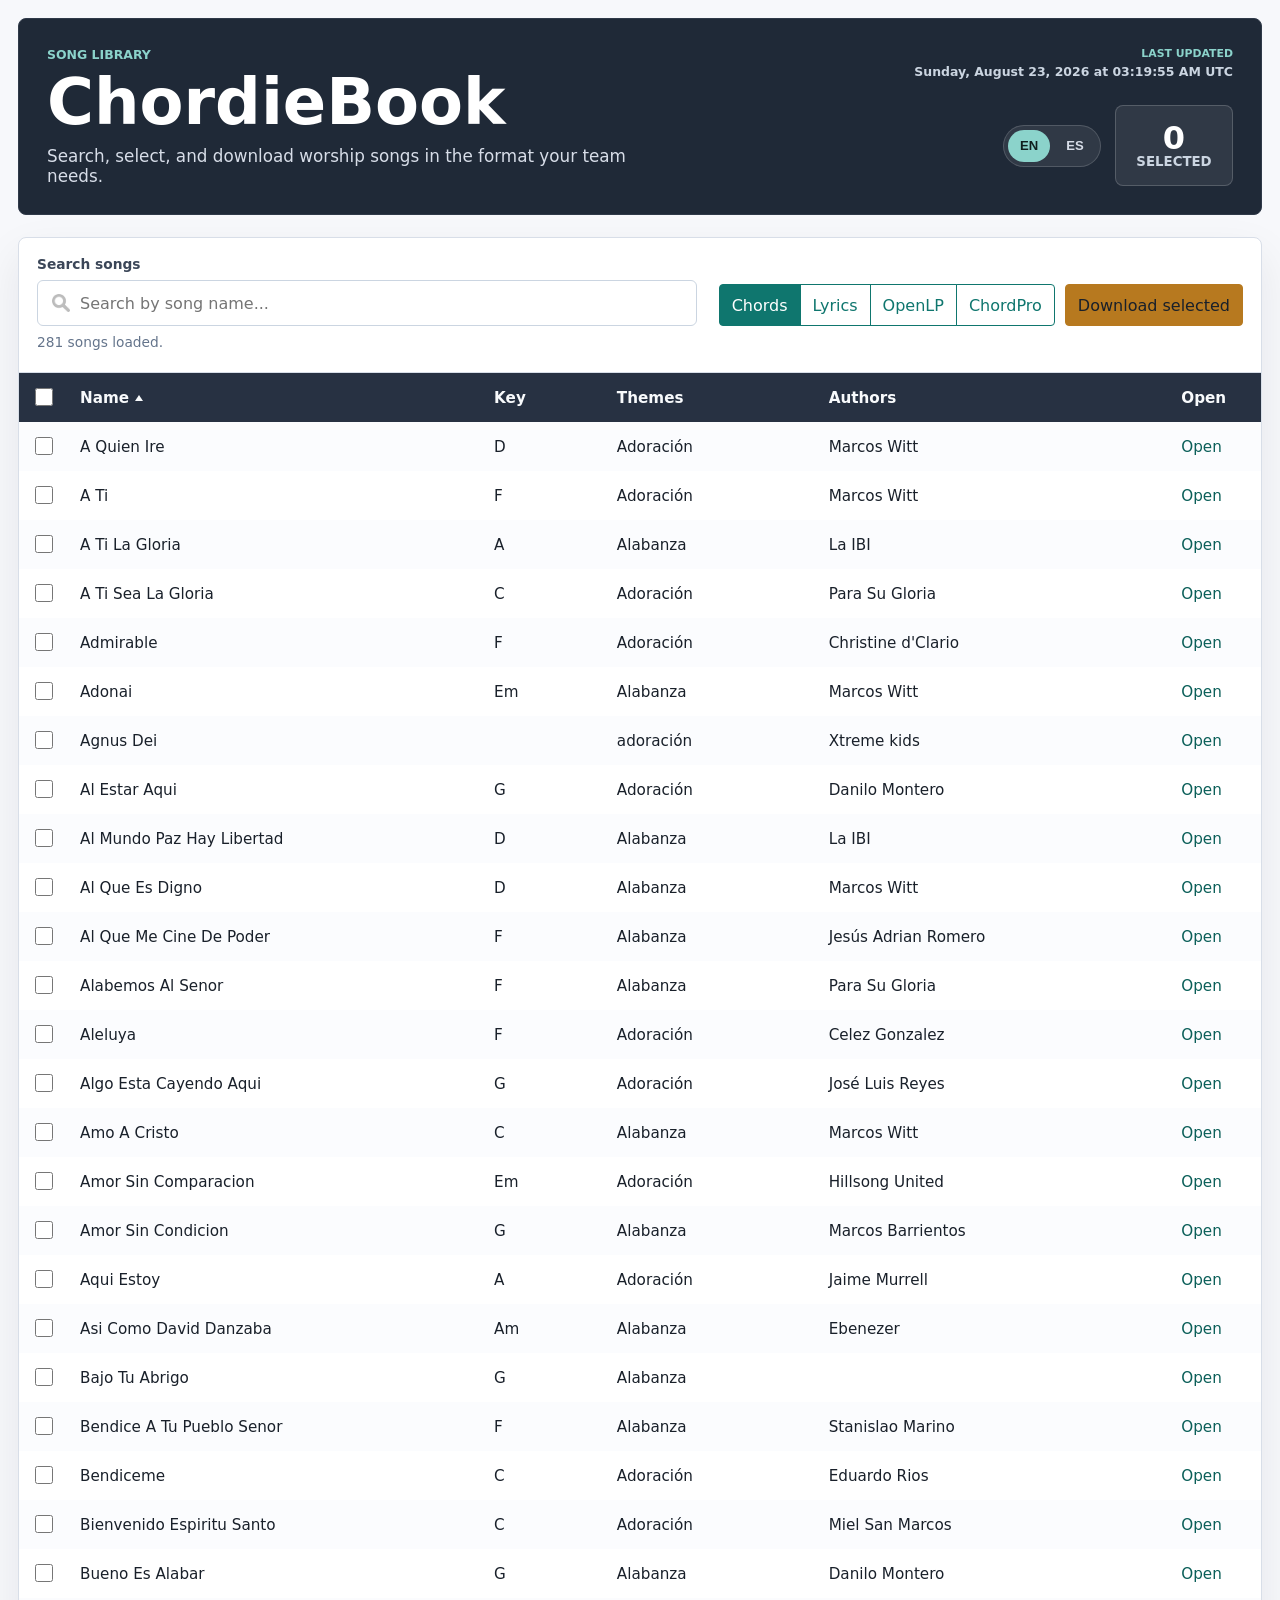
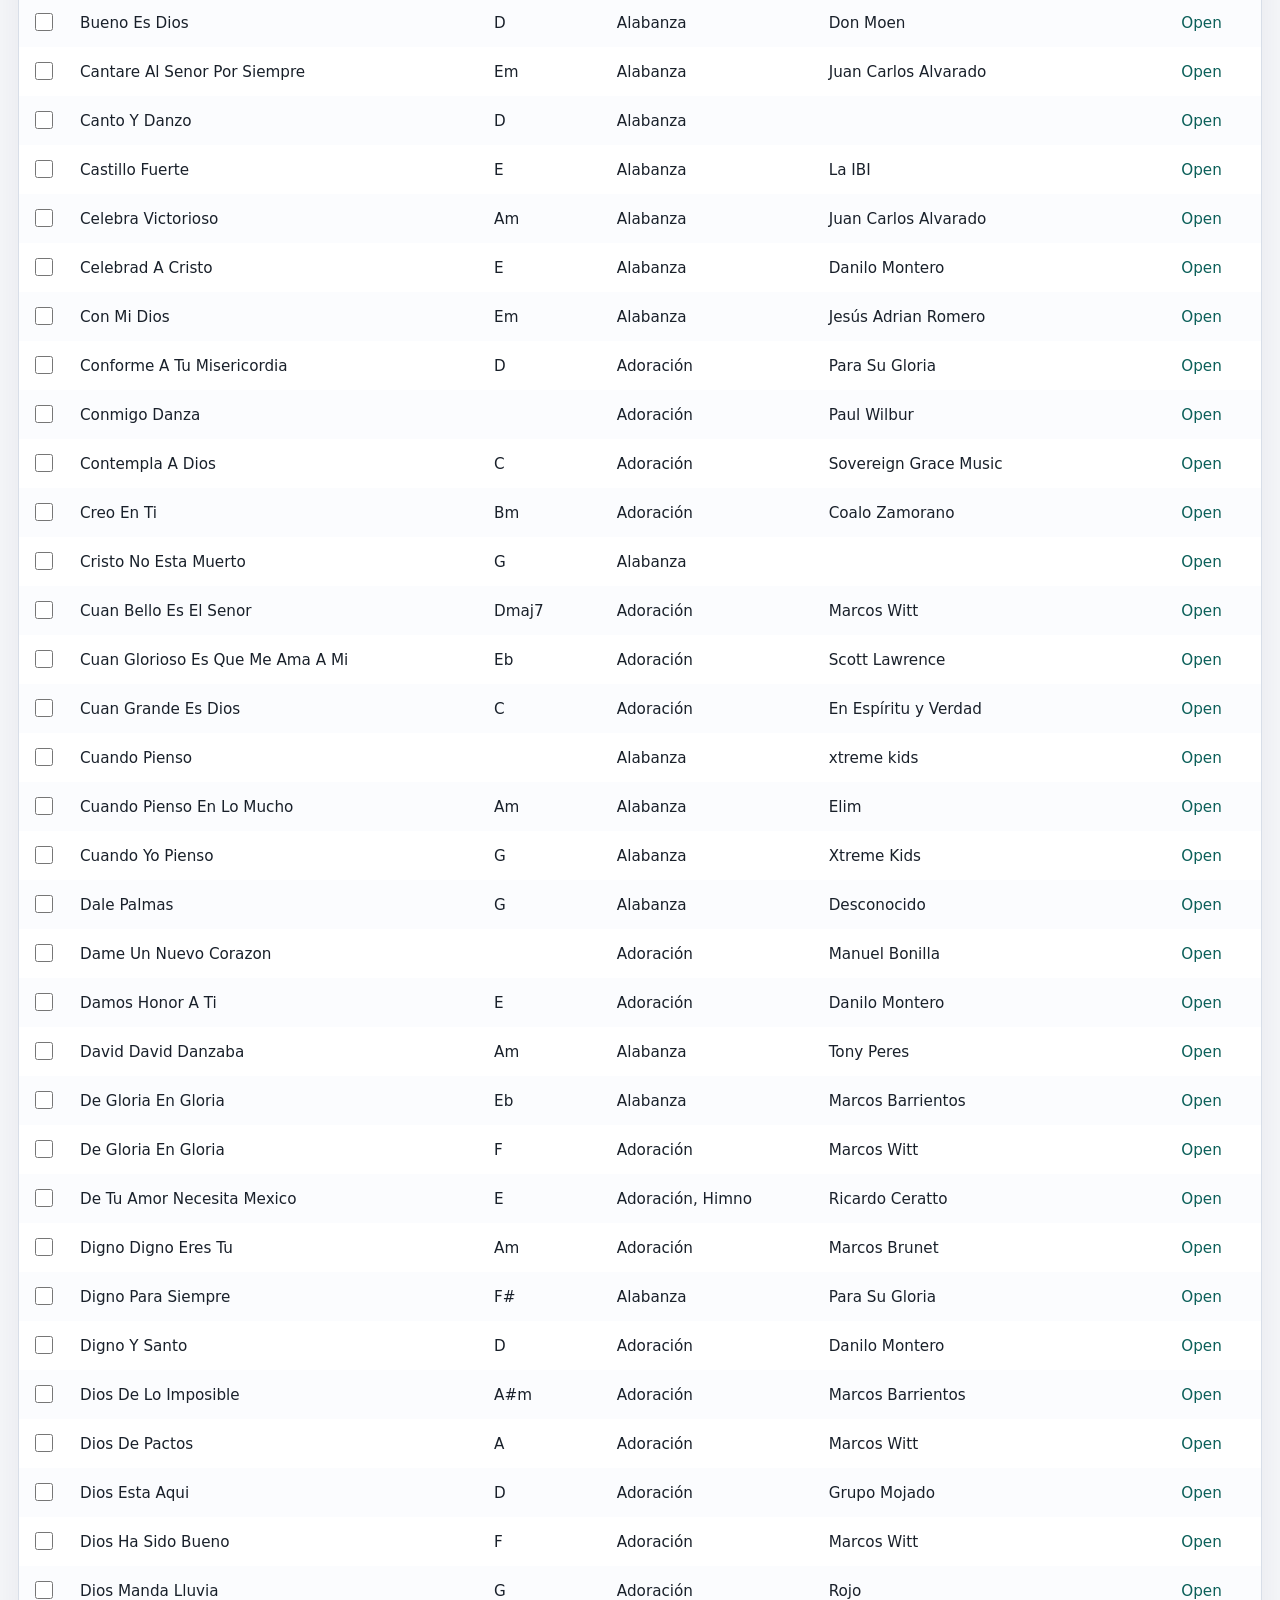
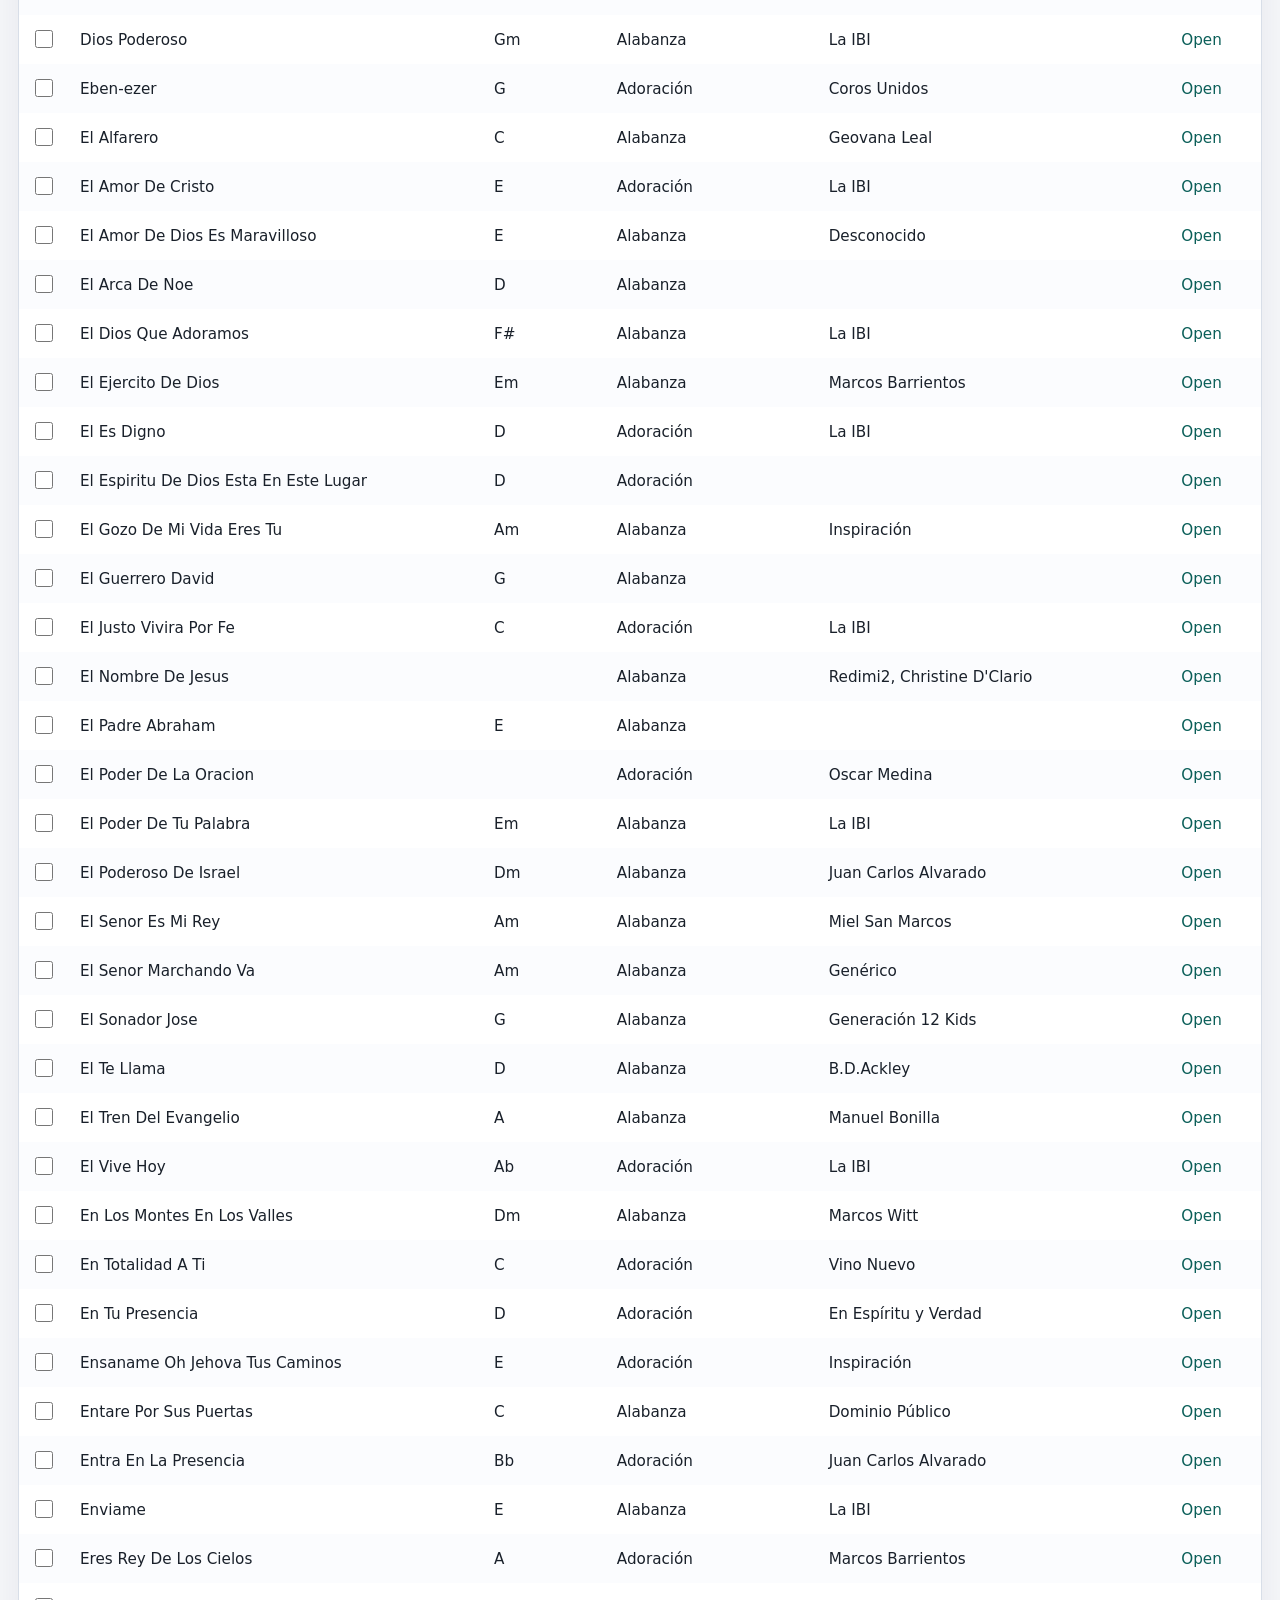
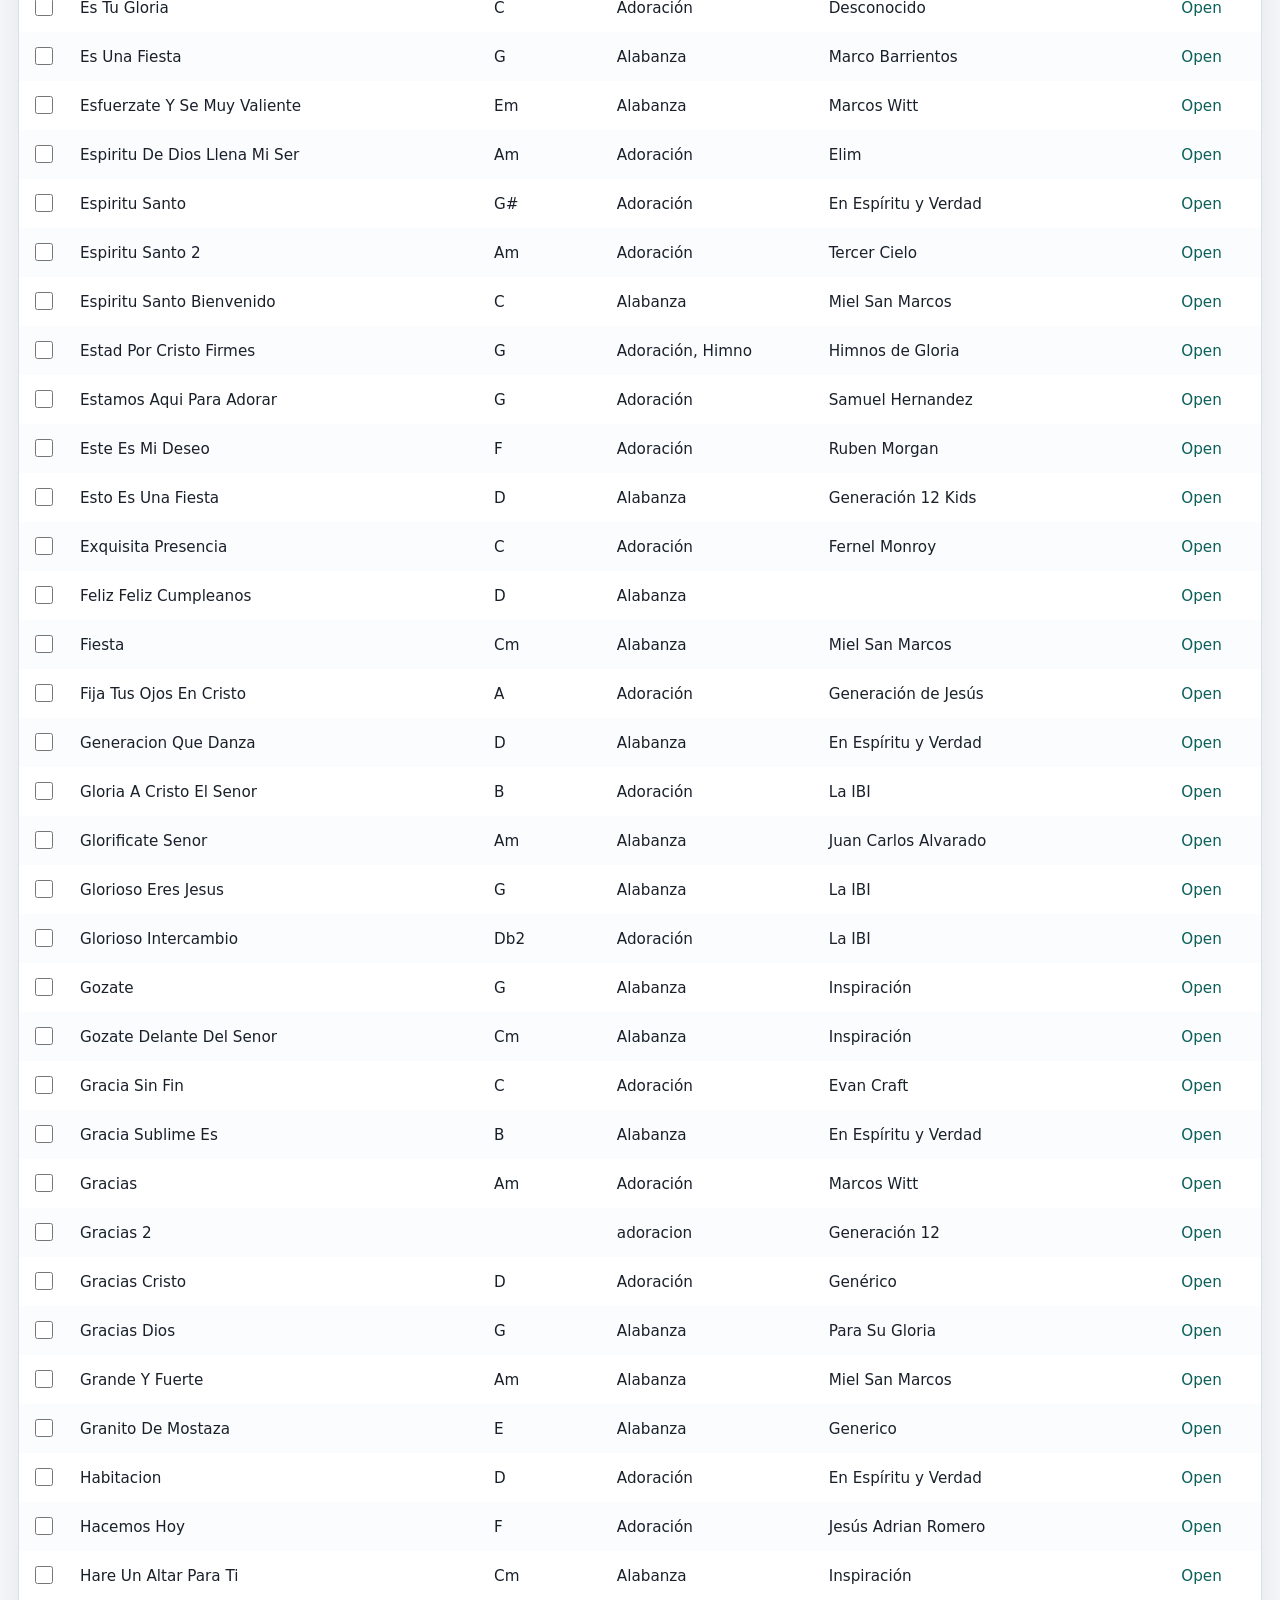
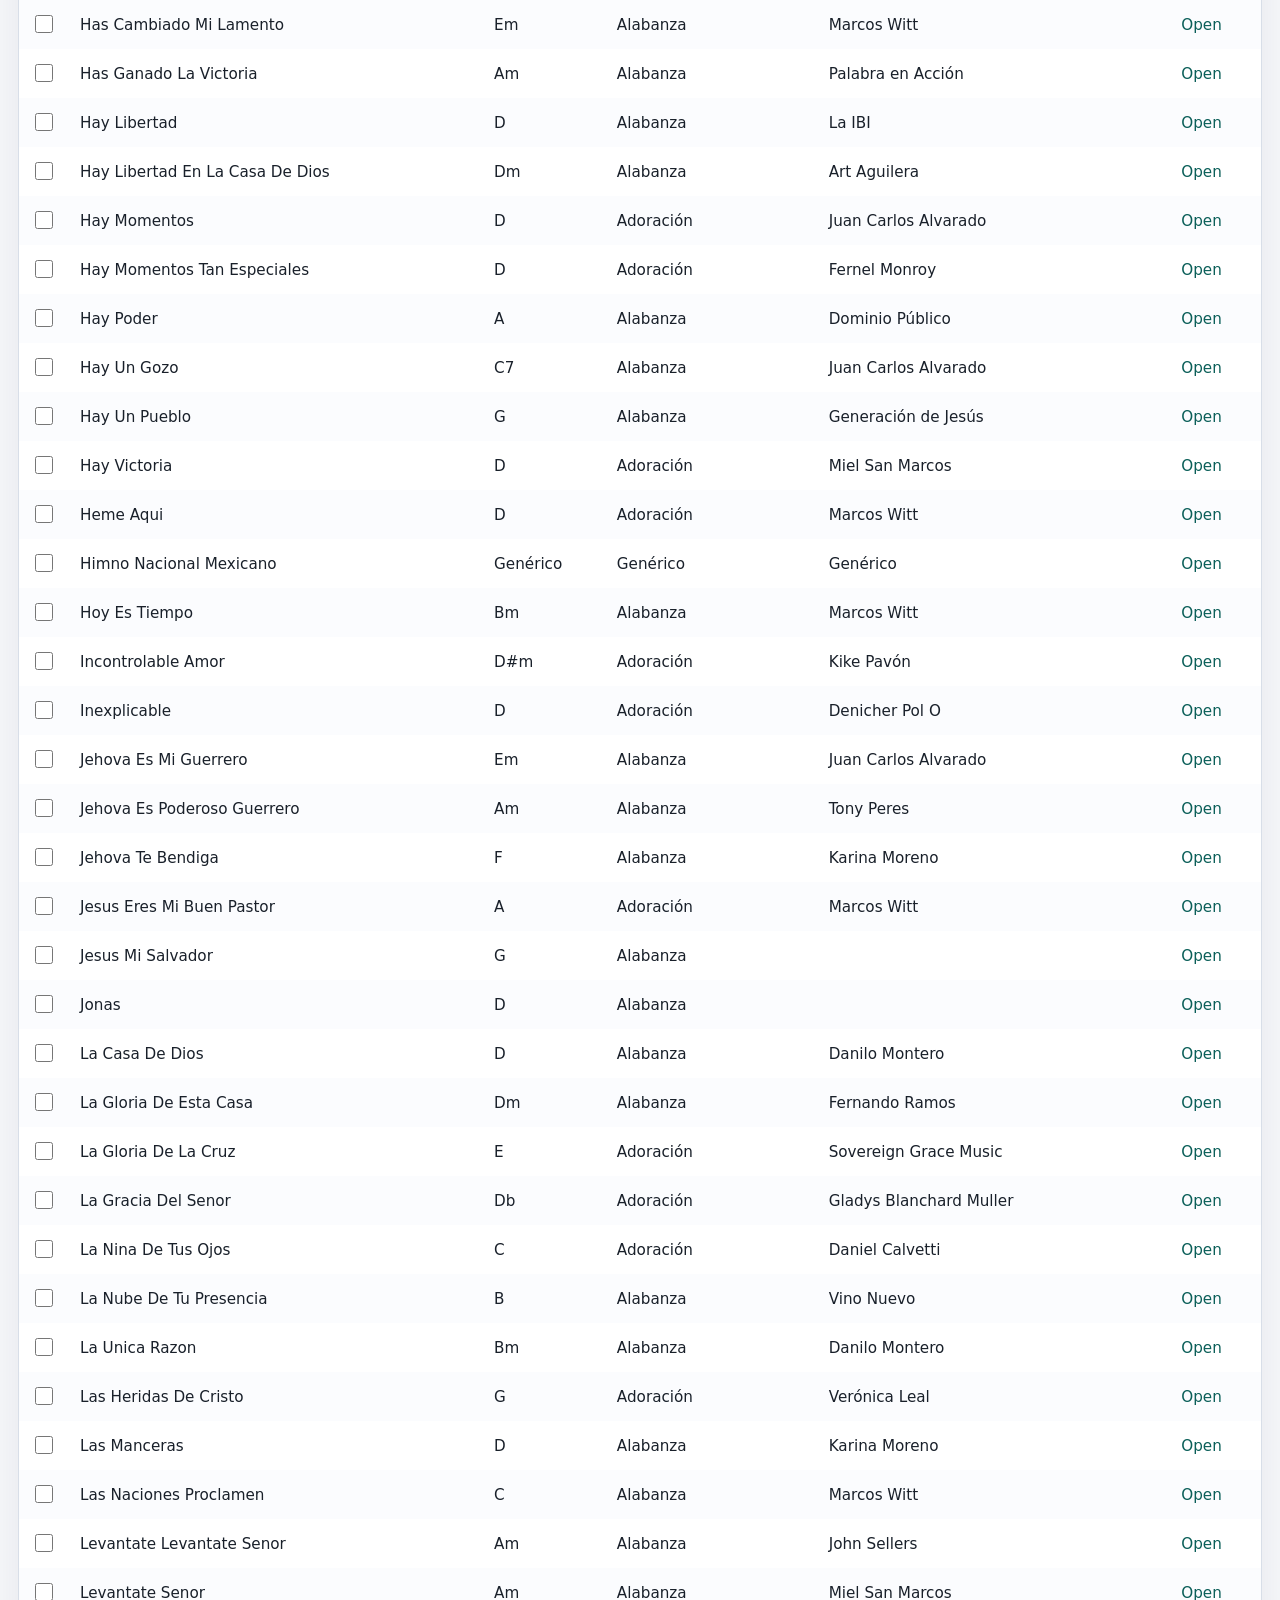
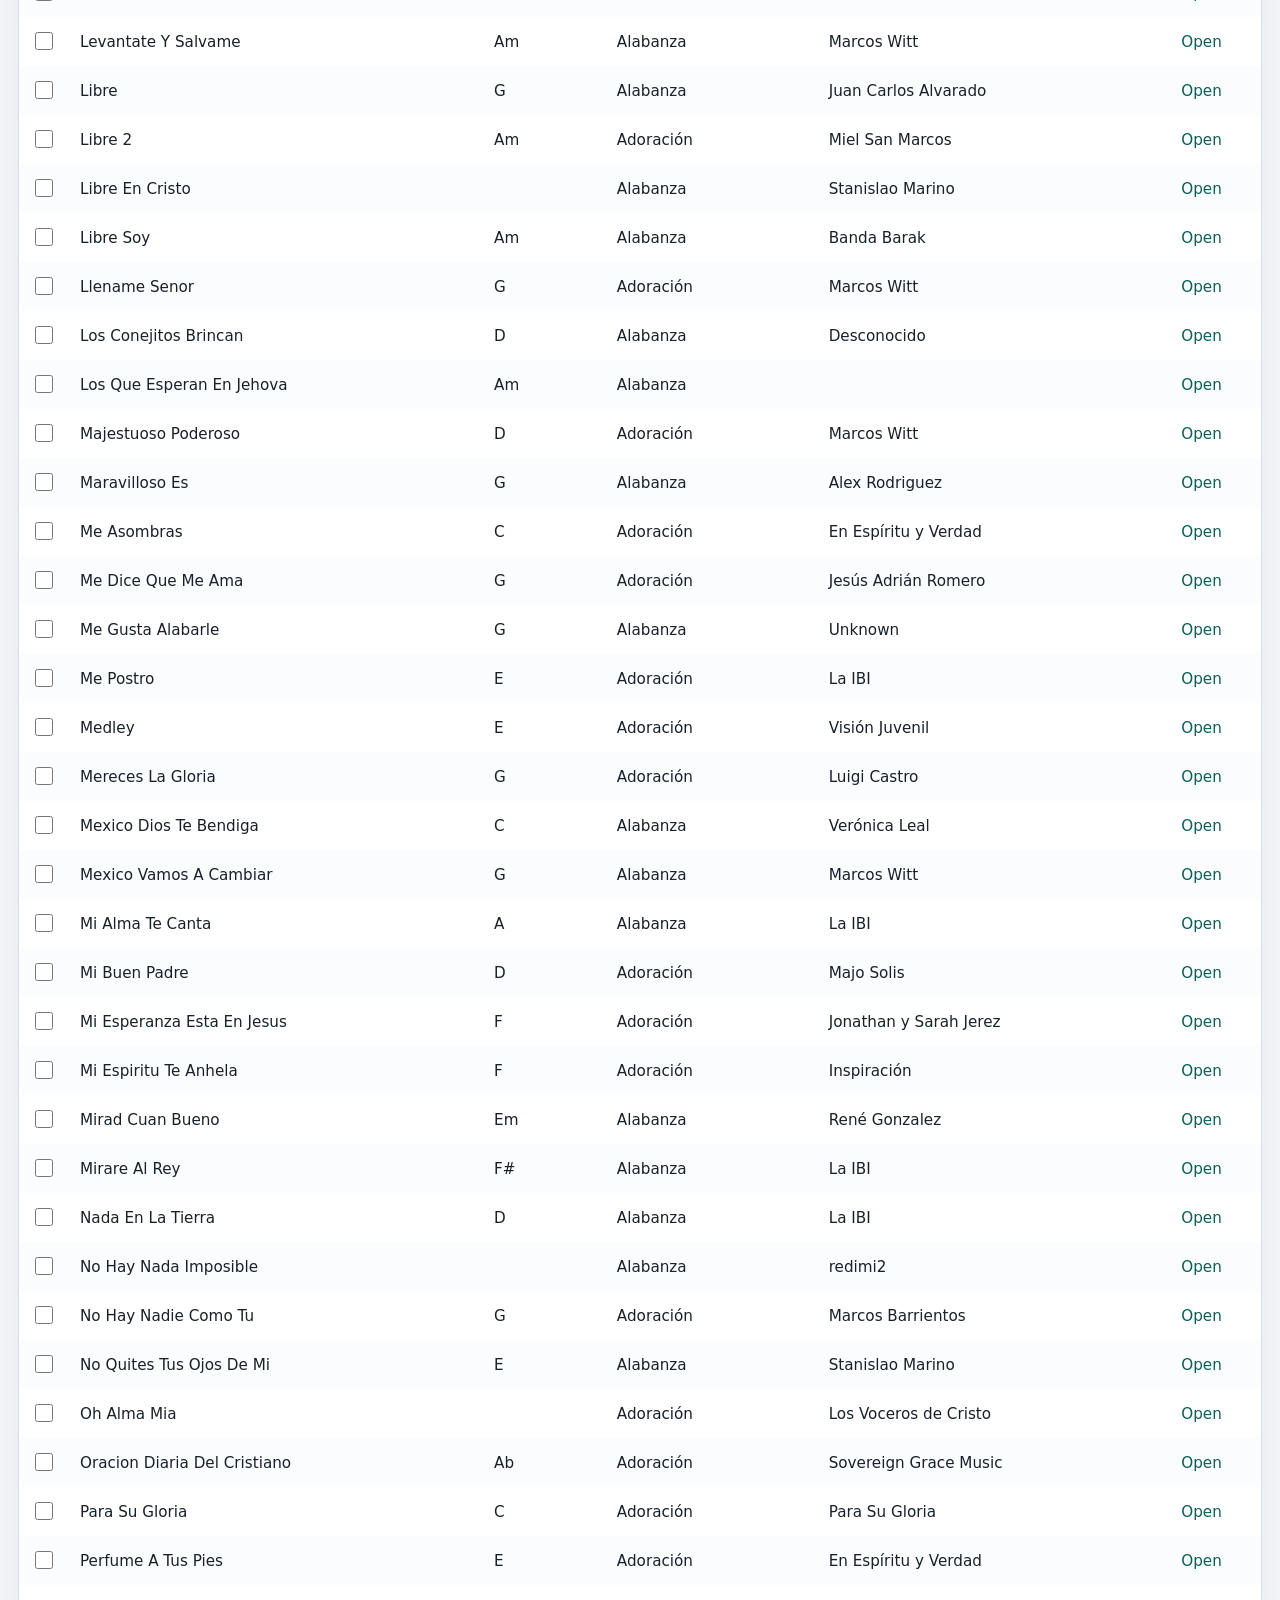
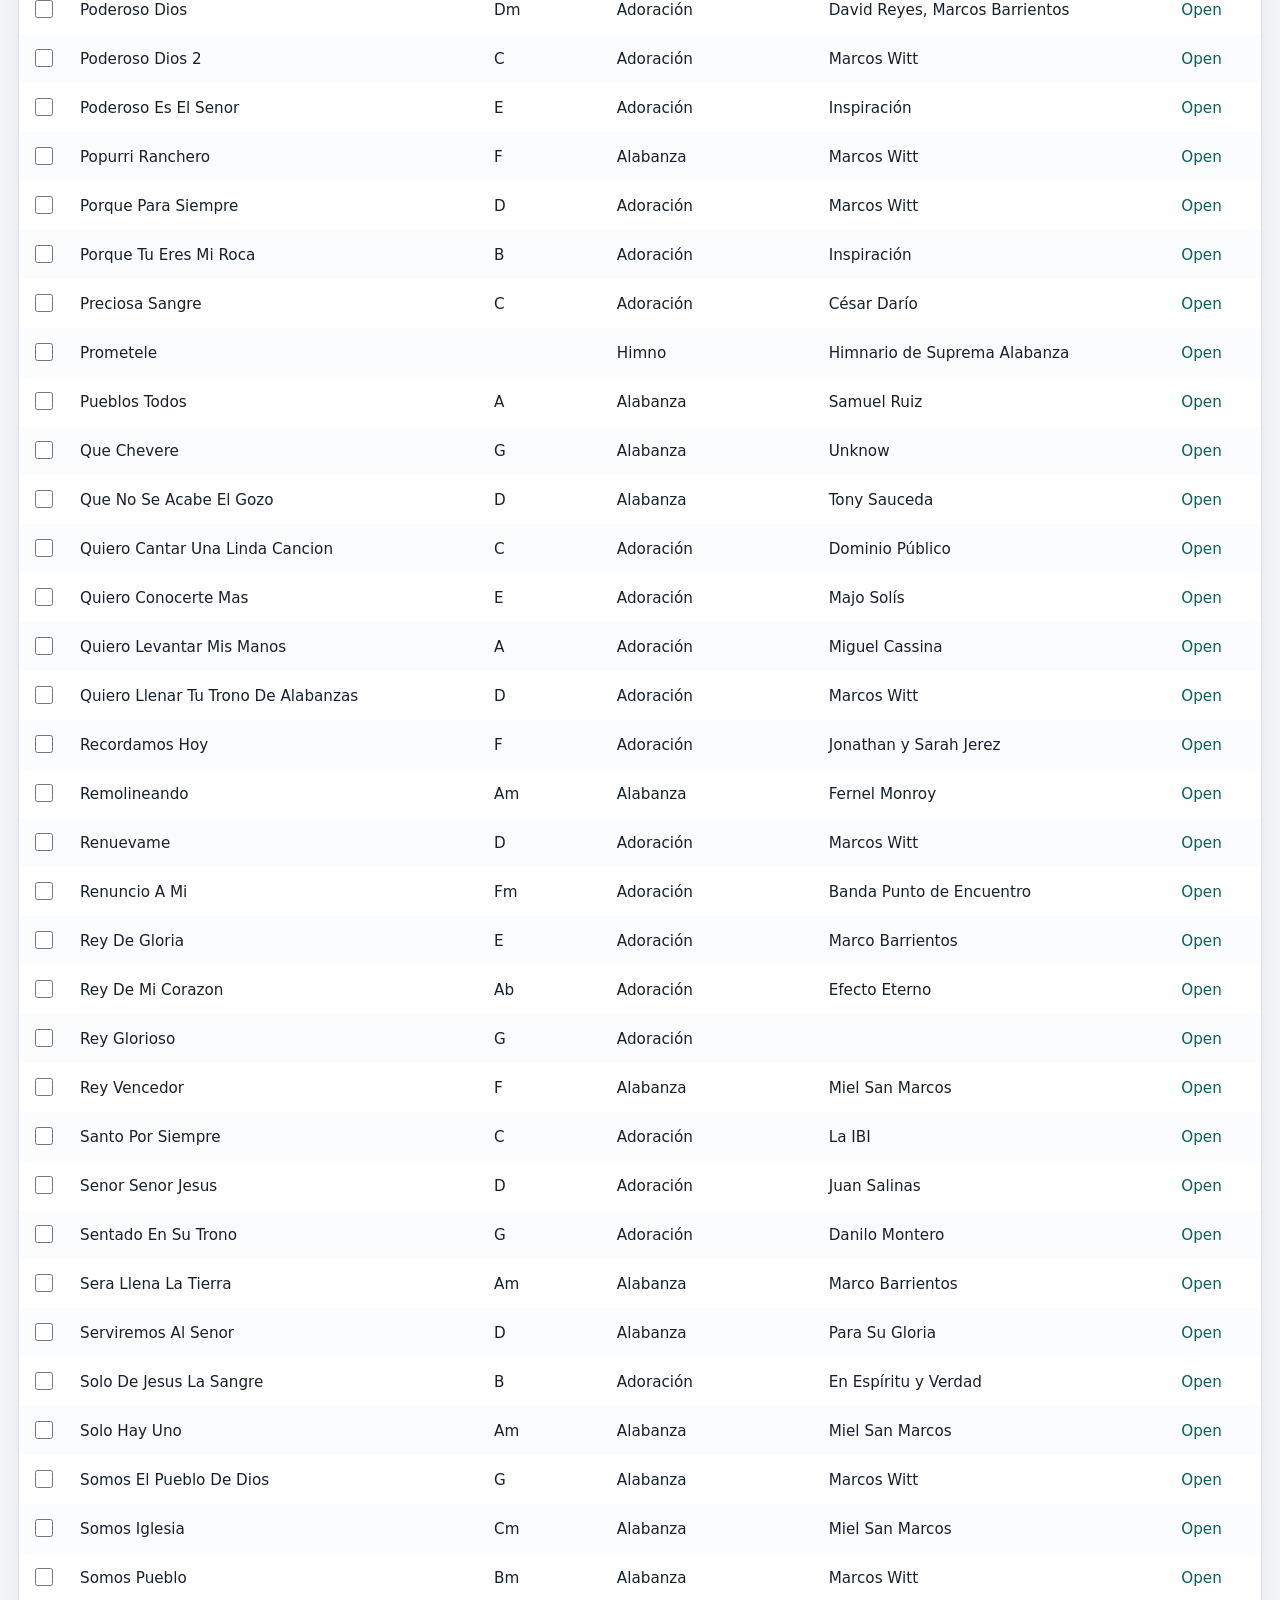
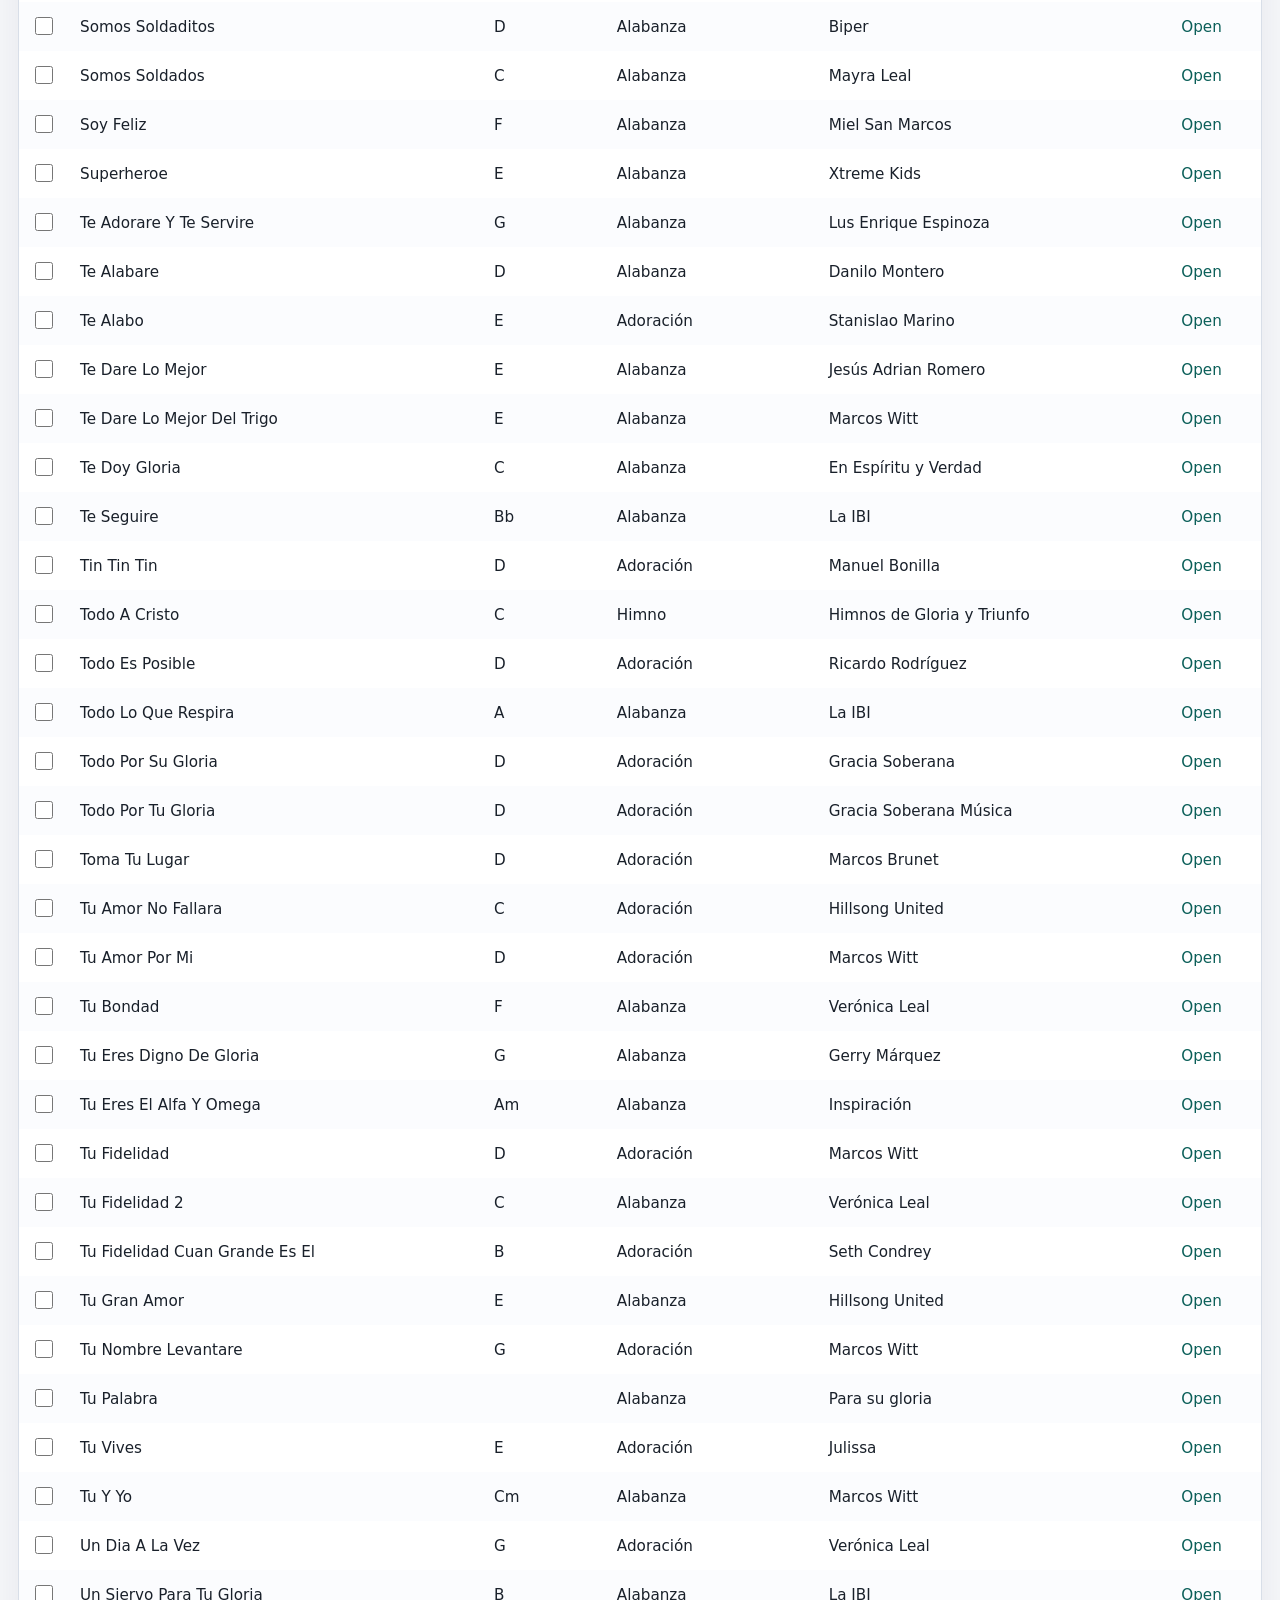
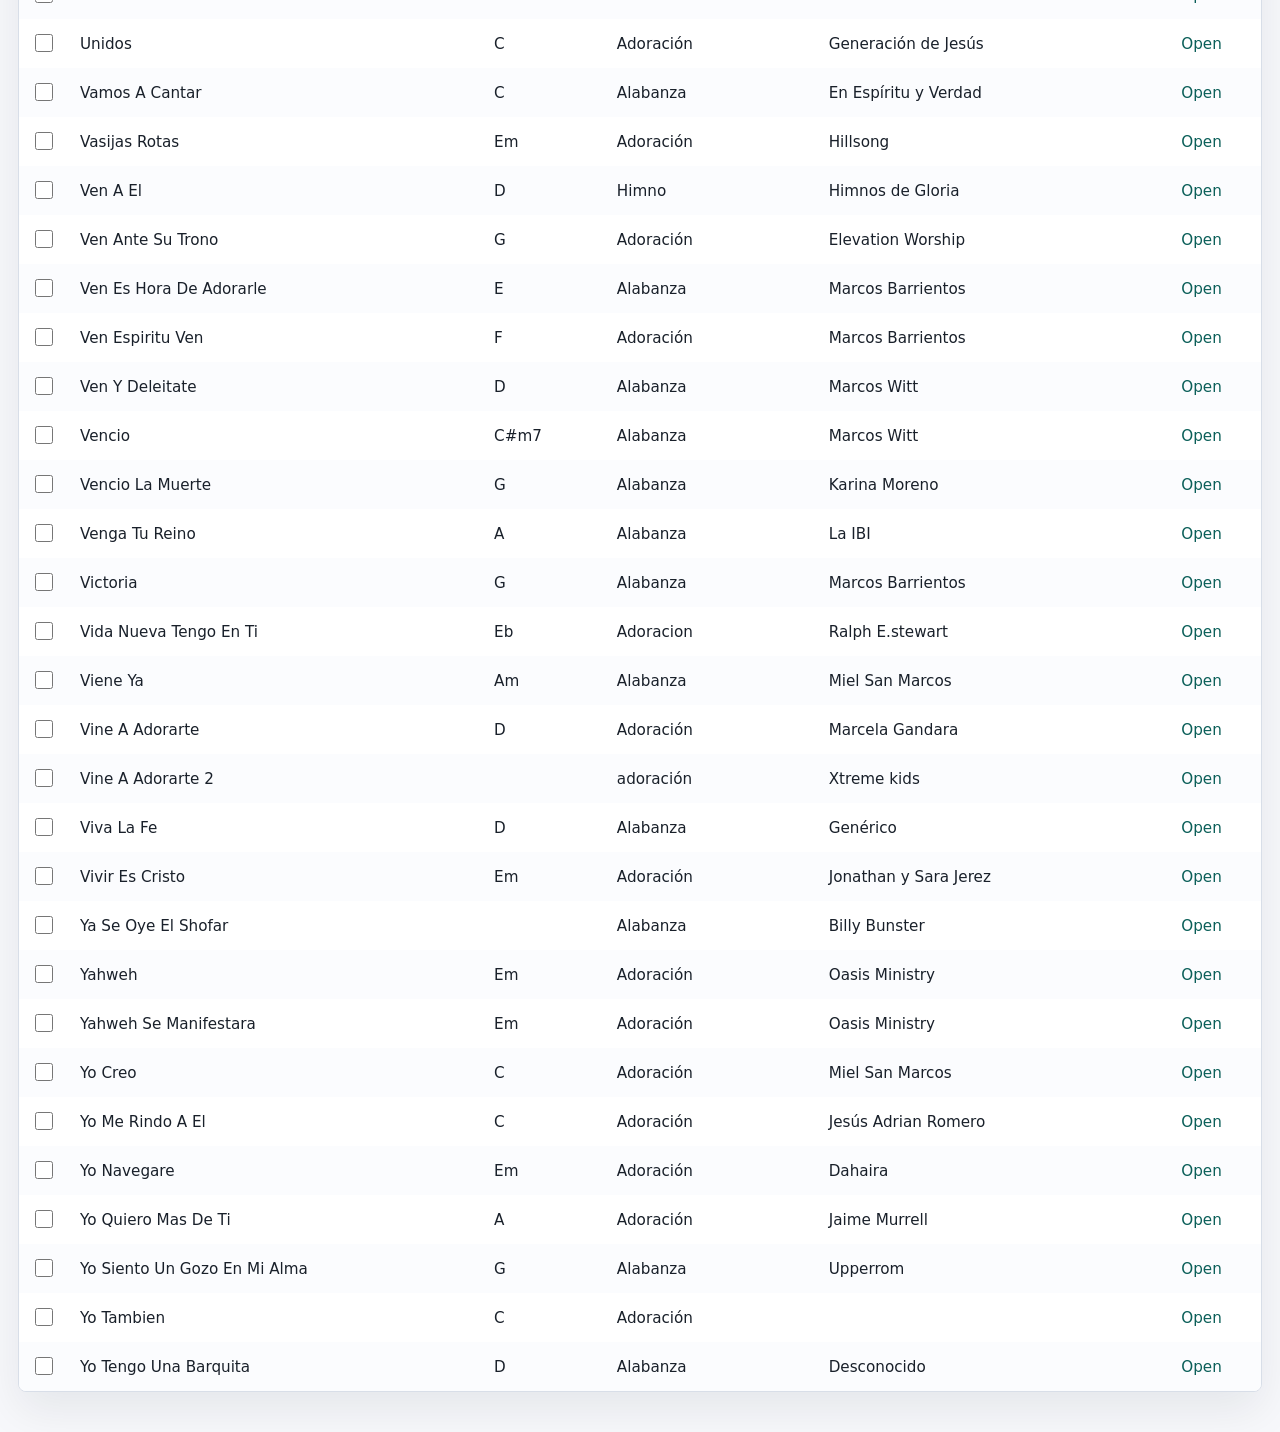
==== commit 66d36779: "Show catalog update timestamp" ====
--- a/index.html
+++ b/index.html
@@ -16,13 +16,19 @@
           <p data-i18n="heroDescription">Search, select, and download worship songs in the format your team needs.</p>
         </div>
         <div class="top-bar-meta">
-          <div class="language-switch" role="group" aria-label="Language">
-            <button type="button" class="language-option" data-language="en">EN</button>
-            <button type="button" class="language-option" data-language="es">ES</button>
-          </div>
-          <div class="selection-meter" aria-live="polite">
-            <span id="selectionCount">0</span>
-            <small data-i18n="selected">selected</small>
+          <p class="content-updated">
+            <span data-i18n="lastUpdated">Last updated</span>
+            <time id="contentUpdatedAt" datetime="2026-08-23T03:19:55Z">Sunday, August 23, 2026 03:19:55 UTC</time>
+          </p>
+          <div class="top-bar-actions">
+            <div class="language-switch" role="group" aria-label="Language">
+              <button type="button" class="language-option" data-language="en">EN</button>
+              <button type="button" class="language-option" data-language="es">ES</button>
+            </div>
+            <div class="selection-meter" aria-live="polite">
+              <span id="selectionCount">0</span>
+              <small data-i18n="selected">selected</small>
+            </div>
           </div>
         </div>
       </section>
--- a/css/style.min.css
+++ b/css/style.min.css
@@ -1 +1 @@
-:root{--surface: #ffffff;--surface-soft: #f7f8fb;--ink: #19202a;--muted: #64748b;--line: #d8dee8;--accent: #0f766e;--accent-strong: #0b5f59;--gold: #b7791f;--header: #151923}*{box-sizing:border-box}body{min-height:100vh;margin:0;color:var(--ink);background:var(--surface-soft);font-family:system-ui,-apple-system,BlinkMacSystemFont,Segoe UI,sans-serif}.container-fluid{width:100%;margin-right:auto;margin-left:auto}.app-main{max-width:1440px;padding:18px 18px 40px}.top-bar{display:grid;grid-template-columns:minmax(0,1fr) auto;align-items:end;justify-content:space-between;gap:28px;margin-bottom:22px;padding:28px;color:#fff;background:#1f2937;border:1px solid #303a49;border-radius:8px}.top-bar-copy{max-width:720px}.eyebrow{margin:0 0 8px;color:#8bd3cb;font-size:.78rem;font-weight:700;letter-spacing:0;text-transform:uppercase}.top-bar h1{margin:0;font-size:4rem;font-weight:750;line-height:1}.top-bar-copy p:last-child{margin:12px 0 0;max-width:580px;color:#d7dde8;font-size:1.05rem}.top-bar-meta{display:grid;grid-template-columns:auto auto;align-items:center;justify-content:end;gap:14px}.language-switch{display:inline-flex;gap:4px;padding:4px;background:#ffffff14;border:1px solid rgba(255,255,255,.16);border-radius:999px}.language-option{min-width:42px;min-height:32px;padding:4px 10px;color:#d7dde8;font-size:.82rem;font-weight:800;background:transparent;border:0;border-radius:999px}.language-option:hover,.language-option:focus{color:#fff;outline:none}.language-option.is-active{color:#10201f;background:#8bd3cb}.selection-meter{display:grid;min-width:118px;padding:16px 18px;text-align:center;background:#ffffff14;border:1px solid rgba(255,255,255,.18);border-radius:8px}.selection-meter span{font-size:2rem;font-weight:800;line-height:1}.selection-meter small{color:#cbd5e1;font-weight:650;text-transform:uppercase}.library-panel{background:var(--surface);border:1px solid var(--line);border-radius:8px;box-shadow:0 18px 45px #0f172a14;overflow:hidden}.toolbar{display:grid;grid-template-columns:minmax(320px,1fr) auto;gap:22px;align-items:center;padding:18px;border-bottom:1px solid var(--line)}.search-area label{display:block;margin-bottom:8px;color:#3b4658;font-size:.86rem;font-weight:700}.catalog-status{min-height:20px;margin-top:8px;color:var(--muted);font-size:.86rem}.catalog-status.is-error{color:#b42318;font-weight:700}.mobile-sort-controls{display:none}#myInput{width:100%;min-height:46px;padding:10px 16px 10px 42px;color:var(--ink);background-color:#fff;background-image:url(searchicon.png);background-position:14px center;background-repeat:no-repeat;background-size:18px;border:1px solid #cbd5e1;border-radius:6px;box-shadow:none}.form-control{display:block;width:100%;font:inherit}#myInput:focus{border-color:var(--accent);box-shadow:0 0 0 .2rem #0f766e29;outline:none}.download-area{display:grid;grid-template-columns:auto max-content;align-items:center;justify-content:end;gap:10px;min-width:520px}.download-options{display:grid;grid-template-columns:repeat(4,minmax(78px,1fr))}.btn-group{display:inline-flex;vertical-align:middle}.btn-check{position:absolute;width:1px;height:1px;overflow:hidden;clip:rect(0,0,0,0);white-space:nowrap}.btn{display:inline-flex;align-items:center;justify-content:center;min-height:42px;padding:8px 12px;color:var(--ink);font:inherit;text-align:center;text-decoration:none;cursor:pointer;user-select:none;background:#fff;border:1px solid transparent;border-radius:4px}.download-options .btn{min-width:0;border-radius:0}#btnradio1+.btn{border-top-left-radius:4px;border-bottom-left-radius:4px}#btnradio4+.btn{border-top-right-radius:4px;border-bottom-right-radius:4px}.download-options .btn-check:not(:first-child)+.btn{margin-left:-1px}.btn-outline-primary{color:var(--accent);border-color:var(--accent)}.btn-check:checked+.btn-outline-primary,.btn-outline-primary:hover{color:#fff;background-color:var(--accent);border-color:var(--accent)}.btn-outline-primary:focus,.download-button:focus{outline:3px solid rgba(15,118,110,.22);outline-offset:2px}.download-button,.download-button:hover,.download-button:focus{min-height:42px;background:var(--gold);border-color:var(--gold);box-shadow:none}.download-button:hover{background:#9f6318;border-color:#9f6318}.mobile-sort-controls label{display:block;margin-bottom:6px;color:#3b4658;font-size:.82rem;font-weight:800}.mobile-sort-row{display:grid;grid-template-columns:minmax(0,1fr) 72px;gap:8px}.mobile-sort-select,.mobile-sort-direction{min-height:40px;color:var(--ink);font:inherit;background:#fff;border:1px solid #cbd5e1;border-radius:6px}.mobile-sort-select{width:100%;padding:8px 36px 8px 12px}.mobile-sort-direction{padding:8px 10px;color:#fff;font-weight:750;background:var(--accent);border-color:var(--accent)}.mobile-sort-select:focus,.mobile-sort-direction:focus{outline:3px solid rgba(15,118,110,.2);outline-offset:2px}.modal-backdrop{position:fixed;inset:0;z-index:20;display:grid;place-items:center;padding:18px;background:#0f172a75}.modal-backdrop[hidden]{display:none}.download-review{display:grid;grid-template-rows:auto minmax(0,1fr) auto;width:min(680px,100%);max-height:min(720px,calc(100vh - 36px));overflow:hidden;background:#fff;border:1px solid var(--line);border-radius:8px;box-shadow:0 28px 80px #0f172a47}.download-review-header{display:flex;align-items:flex-start;justify-content:space-between;gap:16px;padding:18px;border-bottom:1px solid var(--line)}.download-review-eyebrow{margin:0 0 4px;color:var(--accent-strong);font-size:.74rem;font-weight:800;text-transform:uppercase}.download-review h2{margin:0;color:#1f2937;font-size:1.35rem;line-height:1.2}.modal-icon-button{display:inline-flex;align-items:center;justify-content:center;width:36px;height:36px;color:#475569;font:inherit;font-size:1.4rem;line-height:1;cursor:pointer;background:#f8fafc;border:1px solid var(--line);border-radius:6px}.modal-icon-button:hover,.review-cancel-button:hover{background:#eef2f7}.download-review-list{display:grid;gap:8px;min-height:0;margin:0;padding:12px 18px;overflow-y:auto;list-style:none;counter-reset:download-item}.download-review-item{display:grid;grid-template-columns:minmax(0,1fr) 40px;gap:12px;align-items:center;padding:12px;cursor:grab;background:#f8fafc;border:1px solid var(--line);border-radius:8px;counter-increment:download-item;touch-action:none;user-select:none}.download-review-item:active{cursor:grabbing}.download-review-item.is-dragging{position:relative;z-index:2;background:#eef7f6;border-color:#0f766e59;box-shadow:0 14px 30px #0f172a24;opacity:.86;pointer-events:none}.download-review-song{display:grid;grid-template-columns:auto minmax(0,1fr);gap:10px;align-items:center;min-width:0}.download-review-song:before{content:counter(download-item);display:inline-flex;align-items:center;justify-content:center;width:28px;height:28px;color:var(--accent-strong);font-size:.8rem;font-weight:800;background:#eef7f6;border:1px solid rgba(15,118,110,.2);border-radius:999px}.download-review-name{display:block;min-width:0;color:#1f2937;font-weight:760;overflow-wrap:anywhere}.download-review-meta{display:block;margin-top:2px;color:var(--muted);font-size:.82rem}.review-remove-button{display:inline-flex;align-items:center;justify-content:center;width:36px;height:36px;padding:0;color:#9f1239;font:inherit;font-size:1rem;font-weight:800;line-height:1;cursor:pointer;background:#fff;border:1px solid #fecdd3;border-radius:999px}.review-remove-button:hover{background:#fff1f2;border-color:#fda4af}.download-review-empty{margin:0;padding:28px 18px;color:var(--muted);text-align:center}.download-review-status{margin:0;padding:10px 18px 0;color:var(--muted);font-size:.88rem}.download-review-status.is-error{color:#b42318;font-weight:700}.download-review-actions{display:flex;justify-content:flex-end;gap:10px;padding:14px 18px;border-top:1px solid var(--line)}.review-cancel-button{border-color:#cbd5e1}.review-confirm-button,.review-confirm-button:hover,.review-confirm-button:focus{color:#fff;background:var(--accent);border-color:var(--accent)}.review-confirm-button:disabled{cursor:not-allowed;opacity:.55}.table-shell{width:100%;overflow-x:auto}#myTable,.song-table{width:100%;min-width:720px;margin:0;border-collapse:separate;border-spacing:0;font-size:.95rem}.table{color:var(--ink)}.table-striped tbody tr:nth-of-type(odd){background-color:#fbfcfe}#myTable th,#myTable td{padding:12px;text-align:left;vertical-align:middle;border-color:#e4e9f1}#myTable thead th{color:#f8fafc;background:#273142;border-color:#273142;white-space:nowrap}#myTable tbody tr{border-bottom:1px solid #e4e9f1}#myTable tbody tr:hover{background-color:#eef7f6}#myTable a,#myTable .song-action{color:var(--accent-strong);font-weight:650;text-decoration:none}#myTable .song-action{padding:0;font:inherit;cursor:pointer;background:transparent;border:0}#myTable a:hover,#myTable .song-action:hover{color:#084c47;text-decoration:underline}#myTable .song-action:focus{outline:2px solid rgba(15,118,110,.28);outline-offset:3px}.song-select-cell{width:48px;text-align:center}.song-select,#selectAllSongs{width:18px;height:18px;accent-color:var(--accent)}.sort-button{display:inline-flex;align-items:center;gap:6px;padding:0;color:inherit;font:inherit;font-weight:800;cursor:pointer;background:transparent;border:0}.sort-button:after{content:"";width:0;height:0;border-right:4px solid transparent;border-left:4px solid transparent}th[aria-sort=ascending] .sort-button:after{border-bottom:6px solid currentColor}th[aria-sort=descending] .sort-button:after{border-top:6px solid currentColor}.sort-button:focus{outline:2px solid #8bd3cb;outline-offset:3px}@media(max-width:900px){.top-bar,.toolbar{grid-template-columns:1fr}.top-bar-meta{justify-content:flex-start;min-width:0}.selection-meter{justify-self:start}.download-area{grid-template-columns:minmax(0,1fr) max-content;justify-content:stretch;min-width:0}}@media(max-width:760px){.mobile-sort-controls{display:block}.table-shell{overflow-x:visible}#myTable,.song-table,#myTable tbody,#myTable tr,#myTable td{display:block;width:100%;min-width:0}#myTable thead{display:none}#myTable tbody{display:grid;gap:10px;padding:10px;background:#eef2f7}#myTable tbody tr{position:relative;display:grid;grid-template-columns:minmax(0,1fr) auto;gap:8px 12px;padding:14px;background:#fff;border:1px solid var(--line);border-radius:8px;box-shadow:0 8px 18px #0f172a0f}#myTable tbody tr:hover{background-color:#fff}#myTable td{padding:0;border:0;overflow-wrap:anywhere}#myTable td:before{content:none}#myTable .song-select-cell{grid-column:2;grid-row:1;align-self:start;width:auto;padding:0;text-align:right}#myTable .song-select{width:22px;height:22px}#myTable .song-name-cell{grid-column:1;grid-row:1;padding-right:4px;color:#1f2937;font-size:1.05rem;font-weight:750;line-height:1.25}#myTable .song-key-cell{grid-column:1;grid-row:2;display:inline-flex;align-items:center;gap:6px;justify-self:start;width:auto;min-height:24px;padding:3px 8px;color:#273142;font-size:.8rem;font-weight:750;background:#eef7f6;border:1px solid rgba(15,118,110,.2);border-radius:999px}#myTable .song-key-cell:before{content:attr(data-label);color:var(--accent-strong);font-size:.68rem;font-weight:800;text-transform:uppercase}#myTable .song-themes-cell,#myTable .song-authors-cell{grid-column:1 / -1;display:grid;grid-template-columns:76px minmax(0,1fr);gap:10px;color:#334155;font-size:.9rem;line-height:1.3}#myTable .song-key-cell.is-empty,#myTable .song-themes-cell.is-empty,#myTable .song-authors-cell.is-empty{display:none}#myTable .song-themes-cell{grid-row:3;padding-top:4px}#myTable .song-authors-cell{grid-row:4}#myTable .song-themes-cell:before,#myTable .song-authors-cell:before{content:attr(data-label);color:var(--muted);font-size:.7rem;font-weight:800;text-transform:uppercase}#myTable .song-action-cell{grid-column:1 / -1;grid-row:5;padding-top:6px}#myTable .song-action{display:flex;align-items:center;justify-content:center;width:100%;min-height:40px;color:#fff;font-weight:750;background:var(--accent);border-radius:6px}#myTable .song-action:hover{color:#fff;text-decoration:none;background:var(--accent-strong)}}@media(max-width:560px){.app-main{padding:8px 8px 24px}.top-bar,.toolbar{padding:14px}.top-bar{gap:12px;margin-bottom:12px}.top-bar h1{font-size:1.9rem}.top-bar-copy p:last-child{margin-top:8px;font-size:.92rem;line-height:1.35}.eyebrow{margin-bottom:4px;font-size:.68rem}.top-bar-meta{display:grid;grid-template-columns:minmax(0,1fr) 88px;align-items:stretch;gap:8px;width:100%}.language-switch,.selection-meter{width:100%}.language-option{flex:1 1 50%;min-height:30px;padding:3px 8px}.selection-meter{min-width:0;padding:5px 8px}.selection-meter span{font-size:1.3rem}.selection-meter small{font-size:.64rem}.toolbar{gap:12px}.search-area label{margin-bottom:6px}#myInput{min-height:42px}.catalog-status{min-height:18px;margin-top:6px}.download-area,.download-options,.download-button{width:100%}.download-area{grid-template-columns:1fr;gap:8px}.download-options{display:grid;grid-template-columns:repeat(4,minmax(0,1fr))}.download-options .btn{min-width:0;min-height:36px;padding:7px 4px;font-size:.86rem;white-space:nowrap}.download-button{min-height:38px}.modal-backdrop{align-items:end;padding:0}.download-review{width:100%;max-height:calc(100vh - 28px);border-bottom-right-radius:0;border-bottom-left-radius:0}.download-review-header{padding:14px}.download-review h2{font-size:1.12rem}.download-review-list{padding:10px}.download-review-status{padding:8px 10px 0}.download-review-item{grid-template-columns:minmax(0,1fr) 40px;gap:8px;padding:12px}.review-remove-button{width:38px;height:38px}.download-review-actions{display:grid;grid-template-columns:1fr;gap:8px;padding:10px}}
+:root{--surface: #ffffff;--surface-soft: #f7f8fb;--ink: #19202a;--muted: #64748b;--line: #d8dee8;--accent: #0f766e;--accent-strong: #0b5f59;--gold: #b7791f;--header: #151923}*{box-sizing:border-box}body{min-height:100vh;margin:0;color:var(--ink);background:var(--surface-soft);font-family:system-ui,-apple-system,BlinkMacSystemFont,Segoe UI,sans-serif}.container-fluid{width:100%;margin-right:auto;margin-left:auto}.app-main{max-width:1440px;padding:18px 18px 40px}.top-bar{display:grid;grid-template-columns:minmax(0,1fr) auto;align-items:end;justify-content:space-between;gap:28px;margin-bottom:22px;padding:28px;color:#fff;background:#1f2937;border:1px solid #303a49;border-radius:8px}.top-bar-copy{max-width:720px}.eyebrow{margin:0 0 8px;color:#8bd3cb;font-size:.78rem;font-weight:700;letter-spacing:0;text-transform:uppercase}.top-bar h1{margin:0;font-size:4rem;font-weight:750;line-height:1}.top-bar-copy p:last-child{margin:12px 0 0;max-width:580px;color:#d7dde8;font-size:1.05rem}.top-bar-meta{display:grid;align-self:stretch;align-content:space-between;justify-items:end;gap:16px}.content-updated{display:grid;gap:3px;margin:0;color:#cbd5e1;font-size:.78rem;line-height:1.25;text-align:right}.content-updated span{color:#8bd3cb;font-size:.68rem;font-weight:800;text-transform:uppercase}.content-updated time{font-weight:650}.top-bar-actions{display:grid;grid-template-columns:auto auto;align-items:center;justify-content:end;gap:14px}.language-switch{display:inline-flex;gap:4px;padding:4px;background:#ffffff14;border:1px solid rgba(255,255,255,.16);border-radius:999px}.language-option{min-width:42px;min-height:32px;padding:4px 10px;color:#d7dde8;font-size:.82rem;font-weight:800;background:transparent;border:0;border-radius:999px}.language-option:hover,.language-option:focus{color:#fff;outline:none}.language-option.is-active{color:#10201f;background:#8bd3cb}.selection-meter{display:grid;min-width:118px;padding:16px 18px;text-align:center;background:#ffffff14;border:1px solid rgba(255,255,255,.18);border-radius:8px}.selection-meter span{font-size:2rem;font-weight:800;line-height:1}.selection-meter small{color:#cbd5e1;font-weight:650;text-transform:uppercase}.library-panel{background:var(--surface);border:1px solid var(--line);border-radius:8px;box-shadow:0 18px 45px #0f172a14;overflow:hidden}.toolbar{display:grid;grid-template-columns:minmax(320px,1fr) auto;gap:22px;align-items:center;padding:18px;border-bottom:1px solid var(--line)}.search-area label{display:block;margin-bottom:8px;color:#3b4658;font-size:.86rem;font-weight:700}.catalog-status{min-height:20px;margin-top:8px;color:var(--muted);font-size:.86rem}.catalog-status.is-error{color:#b42318;font-weight:700}.mobile-sort-controls{display:none}#myInput{width:100%;min-height:46px;padding:10px 16px 10px 42px;color:var(--ink);background-color:#fff;background-image:url(searchicon.png);background-position:14px center;background-repeat:no-repeat;background-size:18px;border:1px solid #cbd5e1;border-radius:6px;box-shadow:none}.form-control{display:block;width:100%;font:inherit}#myInput:focus{border-color:var(--accent);box-shadow:0 0 0 .2rem #0f766e29;outline:none}.download-area{display:grid;grid-template-columns:auto max-content;align-items:center;justify-content:end;gap:10px;min-width:520px}.download-options{display:grid;grid-template-columns:repeat(4,minmax(78px,1fr))}.btn-group{display:inline-flex;vertical-align:middle}.btn-check{position:absolute;width:1px;height:1px;overflow:hidden;clip:rect(0,0,0,0);white-space:nowrap}.btn{display:inline-flex;align-items:center;justify-content:center;min-height:42px;padding:8px 12px;color:var(--ink);font:inherit;text-align:center;text-decoration:none;cursor:pointer;user-select:none;background:#fff;border:1px solid transparent;border-radius:4px}.download-options .btn{min-width:0;border-radius:0}#btnradio1+.btn{border-top-left-radius:4px;border-bottom-left-radius:4px}#btnradio4+.btn{border-top-right-radius:4px;border-bottom-right-radius:4px}.download-options .btn-check:not(:first-child)+.btn{margin-left:-1px}.btn-outline-primary{color:var(--accent);border-color:var(--accent)}.btn-check:checked+.btn-outline-primary,.btn-outline-primary:hover{color:#fff;background-color:var(--accent);border-color:var(--accent)}.btn-outline-primary:focus,.download-button:focus{outline:3px solid rgba(15,118,110,.22);outline-offset:2px}.download-button,.download-button:hover,.download-button:focus{min-height:42px;background:var(--gold);border-color:var(--gold);box-shadow:none}.download-button:hover{background:#9f6318;border-color:#9f6318}.mobile-sort-controls label{display:block;margin-bottom:6px;color:#3b4658;font-size:.82rem;font-weight:800}.mobile-sort-row{display:grid;grid-template-columns:minmax(0,1fr) 72px;gap:8px}.mobile-sort-select,.mobile-sort-direction{min-height:40px;color:var(--ink);font:inherit;background:#fff;border:1px solid #cbd5e1;border-radius:6px}.mobile-sort-select{width:100%;padding:8px 36px 8px 12px}.mobile-sort-direction{padding:8px 10px;color:#fff;font-weight:750;background:var(--accent);border-color:var(--accent)}.mobile-sort-select:focus,.mobile-sort-direction:focus{outline:3px solid rgba(15,118,110,.2);outline-offset:2px}.modal-backdrop{position:fixed;inset:0;z-index:20;display:grid;place-items:center;padding:18px;background:#0f172a75}.modal-backdrop[hidden]{display:none}.download-review{display:grid;grid-template-rows:auto minmax(0,1fr) auto;width:min(680px,100%);max-height:min(720px,calc(100vh - 36px));overflow:hidden;background:#fff;border:1px solid var(--line);border-radius:8px;box-shadow:0 28px 80px #0f172a47}.download-review-header{display:flex;align-items:flex-start;justify-content:space-between;gap:16px;padding:18px;border-bottom:1px solid var(--line)}.download-review-eyebrow{margin:0 0 4px;color:var(--accent-strong);font-size:.74rem;font-weight:800;text-transform:uppercase}.download-review h2{margin:0;color:#1f2937;font-size:1.35rem;line-height:1.2}.modal-icon-button{display:inline-flex;align-items:center;justify-content:center;width:36px;height:36px;color:#475569;font:inherit;font-size:1.4rem;line-height:1;cursor:pointer;background:#f8fafc;border:1px solid var(--line);border-radius:6px}.modal-icon-button:hover,.review-cancel-button:hover{background:#eef2f7}.download-review-list{display:grid;gap:8px;min-height:0;margin:0;padding:12px 18px;overflow-y:auto;list-style:none;counter-reset:download-item}.download-review-item{display:grid;grid-template-columns:minmax(0,1fr) 40px;gap:12px;align-items:center;padding:12px;cursor:grab;background:#f8fafc;border:1px solid var(--line);border-radius:8px;counter-increment:download-item;touch-action:none;user-select:none}.download-review-item:active{cursor:grabbing}.download-review-item.is-dragging{position:relative;z-index:2;background:#eef7f6;border-color:#0f766e59;box-shadow:0 14px 30px #0f172a24;opacity:.86;pointer-events:none}.download-review-song{display:grid;grid-template-columns:auto minmax(0,1fr);gap:10px;align-items:center;min-width:0}.download-review-song:before{content:counter(download-item);display:inline-flex;align-items:center;justify-content:center;width:28px;height:28px;color:var(--accent-strong);font-size:.8rem;font-weight:800;background:#eef7f6;border:1px solid rgba(15,118,110,.2);border-radius:999px}.download-review-name{display:block;min-width:0;color:#1f2937;font-weight:760;overflow-wrap:anywhere}.download-review-meta{display:block;margin-top:2px;color:var(--muted);font-size:.82rem}.review-remove-button{display:inline-flex;align-items:center;justify-content:center;width:36px;height:36px;padding:0;color:#9f1239;font:inherit;font-size:1rem;font-weight:800;line-height:1;cursor:pointer;background:#fff;border:1px solid #fecdd3;border-radius:999px}.review-remove-button:hover{background:#fff1f2;border-color:#fda4af}.download-review-empty{margin:0;padding:28px 18px;color:var(--muted);text-align:center}.download-review-status{margin:0;padding:10px 18px 0;color:var(--muted);font-size:.88rem}.download-review-status.is-error{color:#b42318;font-weight:700}.download-review-actions{display:flex;justify-content:flex-end;gap:10px;padding:14px 18px;border-top:1px solid var(--line)}.review-cancel-button{border-color:#cbd5e1}.review-confirm-button,.review-confirm-button:hover,.review-confirm-button:focus{color:#fff;background:var(--accent);border-color:var(--accent)}.review-confirm-button:disabled{cursor:not-allowed;opacity:.55}.table-shell{width:100%;overflow-x:auto}#myTable,.song-table{width:100%;min-width:720px;margin:0;border-collapse:separate;border-spacing:0;font-size:.95rem}.table{color:var(--ink)}.table-striped tbody tr:nth-of-type(odd){background-color:#fbfcfe}#myTable th,#myTable td{padding:12px;text-align:left;vertical-align:middle;border-color:#e4e9f1}#myTable thead th{color:#f8fafc;background:#273142;border-color:#273142;white-space:nowrap}#myTable tbody tr{border-bottom:1px solid #e4e9f1}#myTable tbody tr:hover{background-color:#eef7f6}#myTable a,#myTable .song-action{color:var(--accent-strong);font-weight:650;text-decoration:none}#myTable .song-action{padding:0;font:inherit;cursor:pointer;background:transparent;border:0}#myTable a:hover,#myTable .song-action:hover{color:#084c47;text-decoration:underline}#myTable .song-action:focus{outline:2px solid rgba(15,118,110,.28);outline-offset:3px}.song-select-cell{width:48px;text-align:center}.song-select,#selectAllSongs{width:18px;height:18px;accent-color:var(--accent)}.sort-button{display:inline-flex;align-items:center;gap:6px;padding:0;color:inherit;font:inherit;font-weight:800;cursor:pointer;background:transparent;border:0}.sort-button:after{content:"";width:0;height:0;border-right:4px solid transparent;border-left:4px solid transparent}th[aria-sort=ascending] .sort-button:after{border-bottom:6px solid currentColor}th[aria-sort=descending] .sort-button:after{border-top:6px solid currentColor}.sort-button:focus{outline:2px solid #8bd3cb;outline-offset:3px}@media(max-width:900px){.top-bar,.toolbar{grid-template-columns:1fr}.top-bar-meta{justify-content:flex-start;min-width:0;width:100%}.content-updated{justify-self:start;text-align:left}.top-bar-actions{justify-content:flex-start}.selection-meter{justify-self:start}.download-area{grid-template-columns:minmax(0,1fr) max-content;justify-content:stretch;min-width:0}}@media(max-width:760px){.mobile-sort-controls{display:block}.table-shell{overflow-x:visible}#myTable,.song-table,#myTable tbody,#myTable tr,#myTable td{display:block;width:100%;min-width:0}#myTable thead{display:none}#myTable tbody{display:grid;gap:10px;padding:10px;background:#eef2f7}#myTable tbody tr{position:relative;display:grid;grid-template-columns:minmax(0,1fr) auto;gap:8px 12px;padding:14px;background:#fff;border:1px solid var(--line);border-radius:8px;box-shadow:0 8px 18px #0f172a0f}#myTable tbody tr:hover{background-color:#fff}#myTable td{padding:0;border:0;overflow-wrap:anywhere}#myTable td:before{content:none}#myTable .song-select-cell{grid-column:2;grid-row:1;align-self:start;width:auto;padding:0;text-align:right}#myTable .song-select{width:22px;height:22px}#myTable .song-name-cell{grid-column:1;grid-row:1;padding-right:4px;color:#1f2937;font-size:1.05rem;font-weight:750;line-height:1.25}#myTable .song-key-cell{grid-column:1;grid-row:2;display:inline-flex;align-items:center;gap:6px;justify-self:start;width:auto;min-height:24px;padding:3px 8px;color:#273142;font-size:.8rem;font-weight:750;background:#eef7f6;border:1px solid rgba(15,118,110,.2);border-radius:999px}#myTable .song-key-cell:before{content:attr(data-label);color:var(--accent-strong);font-size:.68rem;font-weight:800;text-transform:uppercase}#myTable .song-themes-cell,#myTable .song-authors-cell{grid-column:1 / -1;display:grid;grid-template-columns:76px minmax(0,1fr);gap:10px;color:#334155;font-size:.9rem;line-height:1.3}#myTable .song-key-cell.is-empty,#myTable .song-themes-cell.is-empty,#myTable .song-authors-cell.is-empty{display:none}#myTable .song-themes-cell{grid-row:3;padding-top:4px}#myTable .song-authors-cell{grid-row:4}#myTable .song-themes-cell:before,#myTable .song-authors-cell:before{content:attr(data-label);color:var(--muted);font-size:.7rem;font-weight:800;text-transform:uppercase}#myTable .song-action-cell{grid-column:1 / -1;grid-row:5;padding-top:6px}#myTable .song-action{display:flex;align-items:center;justify-content:center;width:100%;min-height:40px;color:#fff;font-weight:750;background:var(--accent);border-radius:6px}#myTable .song-action:hover{color:#fff;text-decoration:none;background:var(--accent-strong)}}@media(max-width:560px){.app-main{padding:8px 8px 24px}.top-bar,.toolbar{padding:14px}.top-bar{gap:12px;margin-bottom:12px}.top-bar h1{font-size:1.9rem}.top-bar-copy p:last-child{margin-top:8px;font-size:.92rem;line-height:1.35}.eyebrow{margin-bottom:4px;font-size:.68rem}.top-bar-meta{display:grid;gap:8px;width:100%}.top-bar-actions{grid-template-columns:minmax(0,1fr) 88px;align-items:stretch;gap:8px;width:100%}.content-updated{font-size:.72rem}.language-switch,.selection-meter{width:100%}.language-option{flex:1 1 50%;min-height:30px;padding:3px 8px}.selection-meter{min-width:0;padding:5px 8px}.selection-meter span{font-size:1.3rem}.selection-meter small{font-size:.64rem}.toolbar{gap:12px}.search-area label{margin-bottom:6px}#myInput{min-height:42px}.catalog-status{min-height:18px;margin-top:6px}.download-area,.download-options,.download-button{width:100%}.download-area{grid-template-columns:1fr;gap:8px}.download-options{display:grid;grid-template-columns:repeat(4,minmax(0,1fr))}.download-options .btn{min-width:0;min-height:36px;padding:7px 4px;font-size:.86rem;white-space:nowrap}.download-button{min-height:38px}.modal-backdrop{align-items:end;padding:0}.download-review{width:100%;max-height:calc(100vh - 28px);border-bottom-right-radius:0;border-bottom-left-radius:0}.download-review-header{padding:14px}.download-review h2{font-size:1.12rem}.download-review-list{padding:10px}.download-review-status{padding:8px 10px 0}.download-review-item{grid-template-columns:minmax(0,1fr) 40px;gap:8px;padding:12px}.review-remove-button{width:38px;height:38px}.download-review-actions{display:grid;grid-template-columns:1fr;gap:8px;padding:10px}}
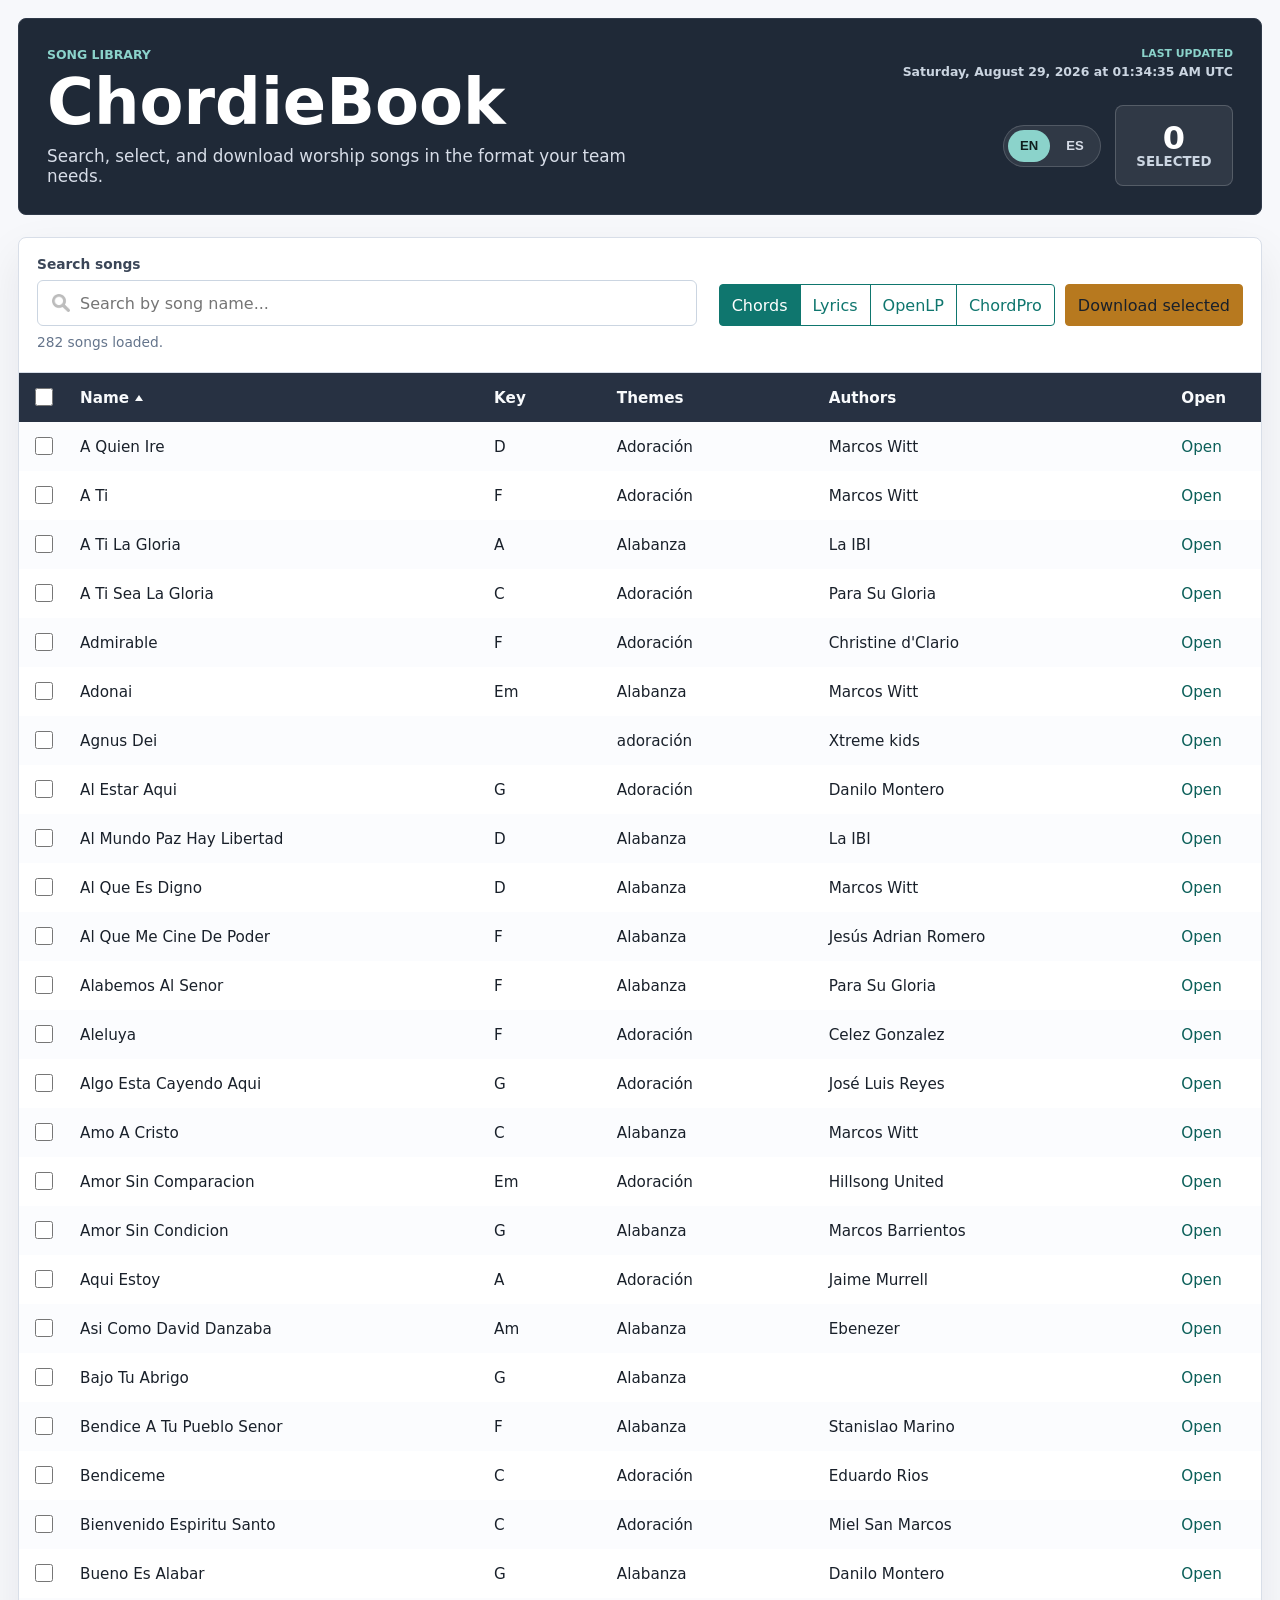
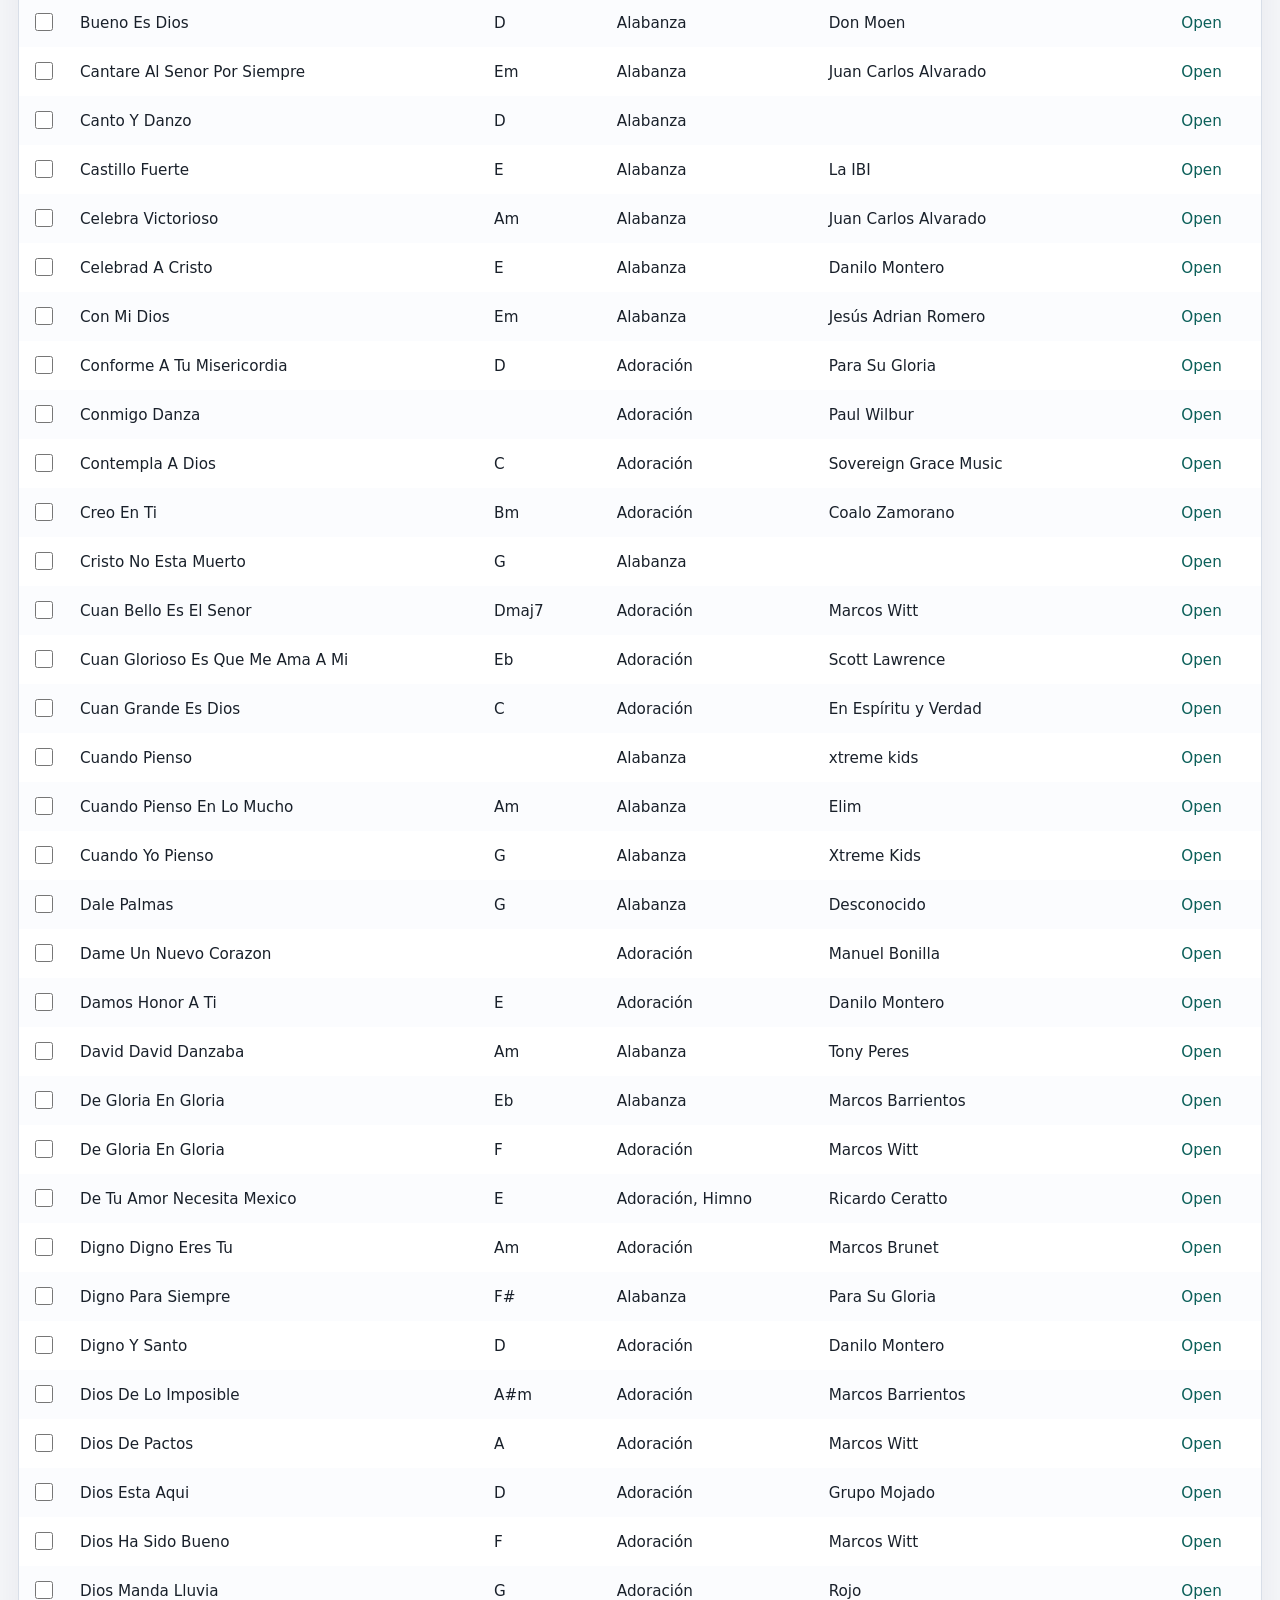
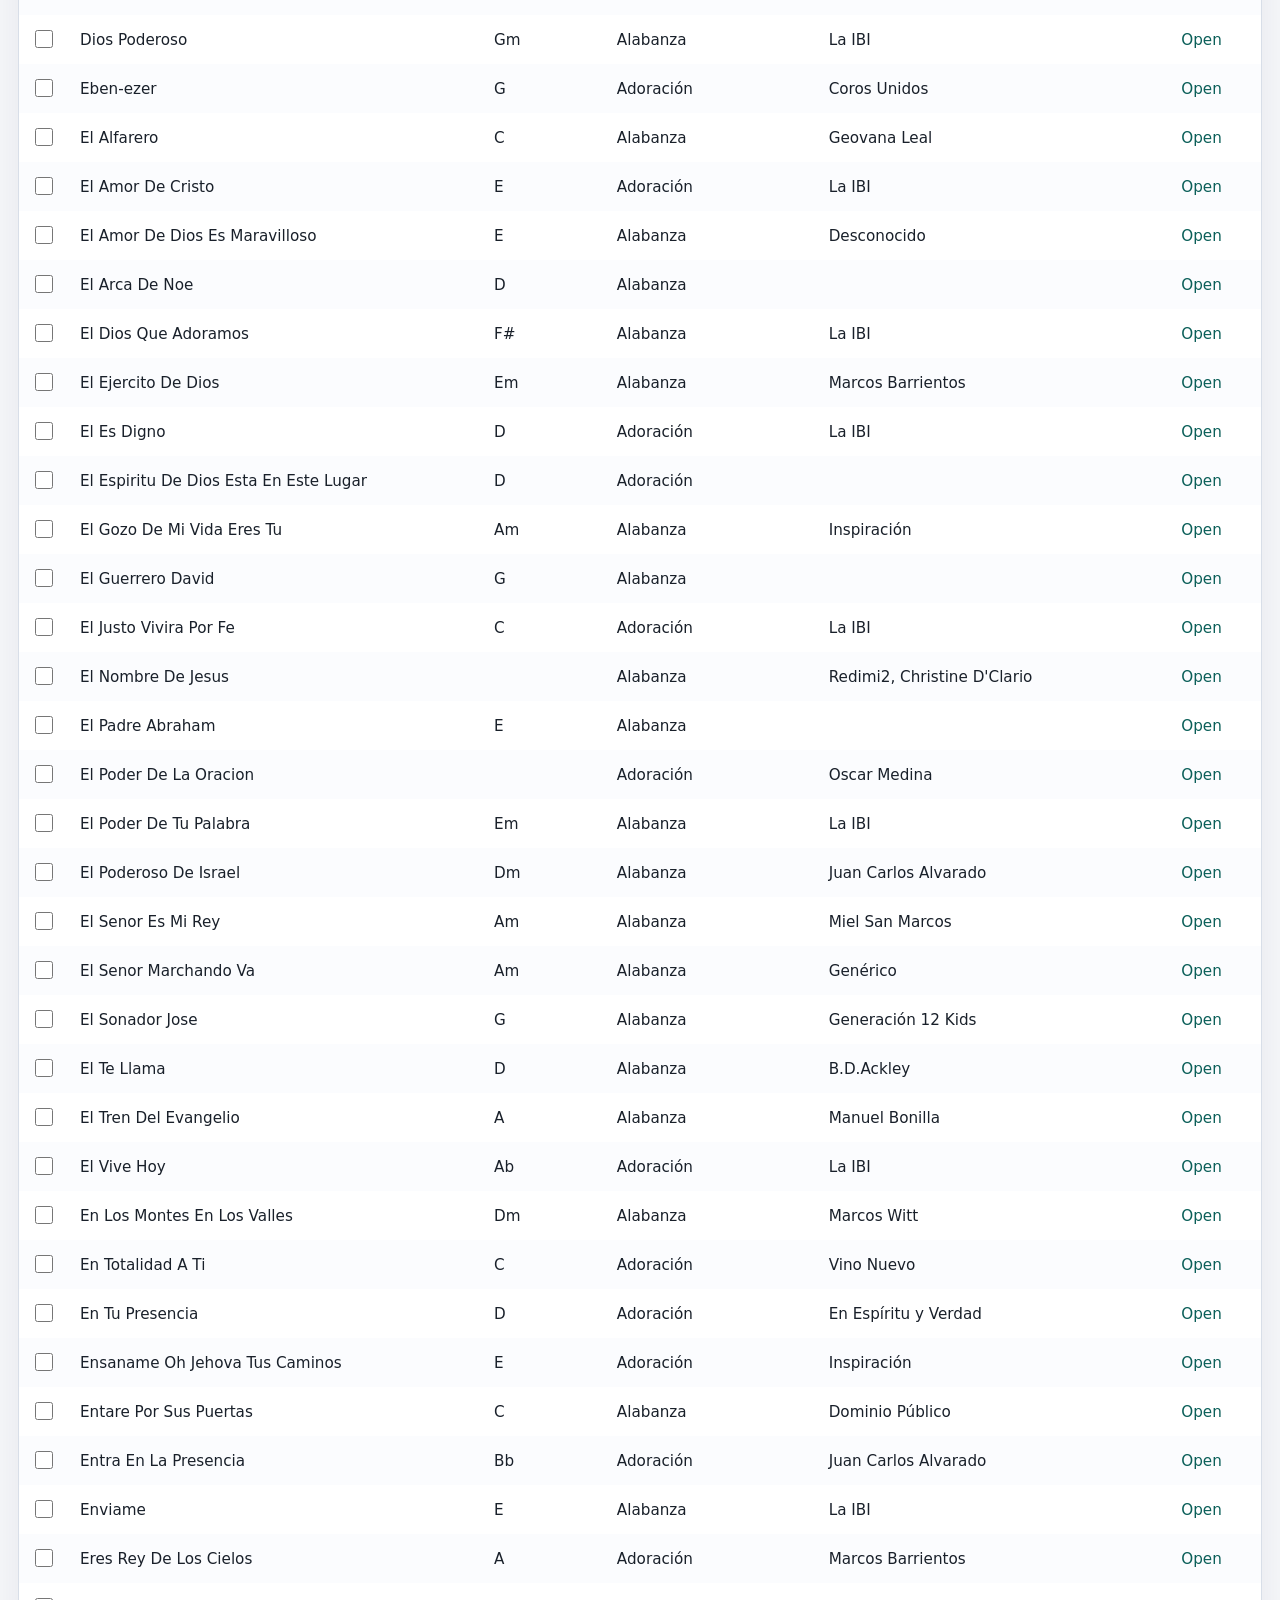
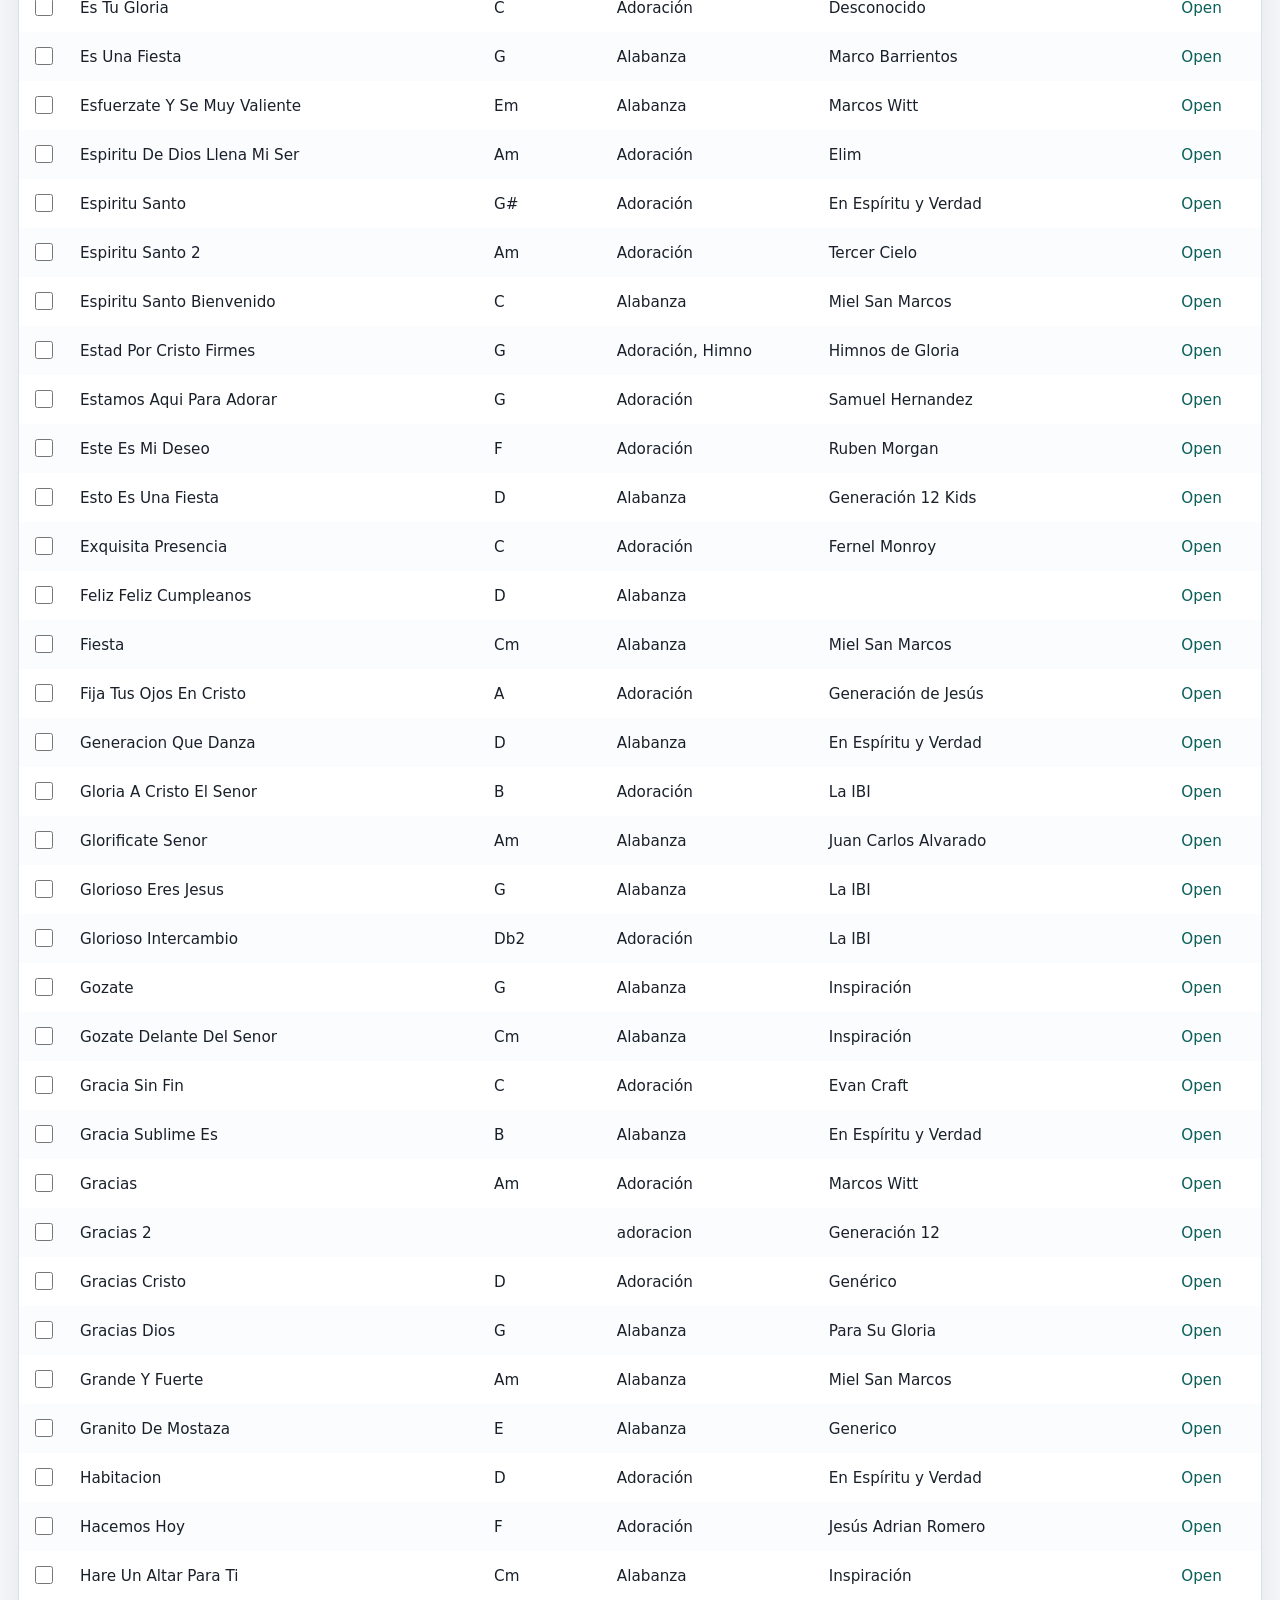
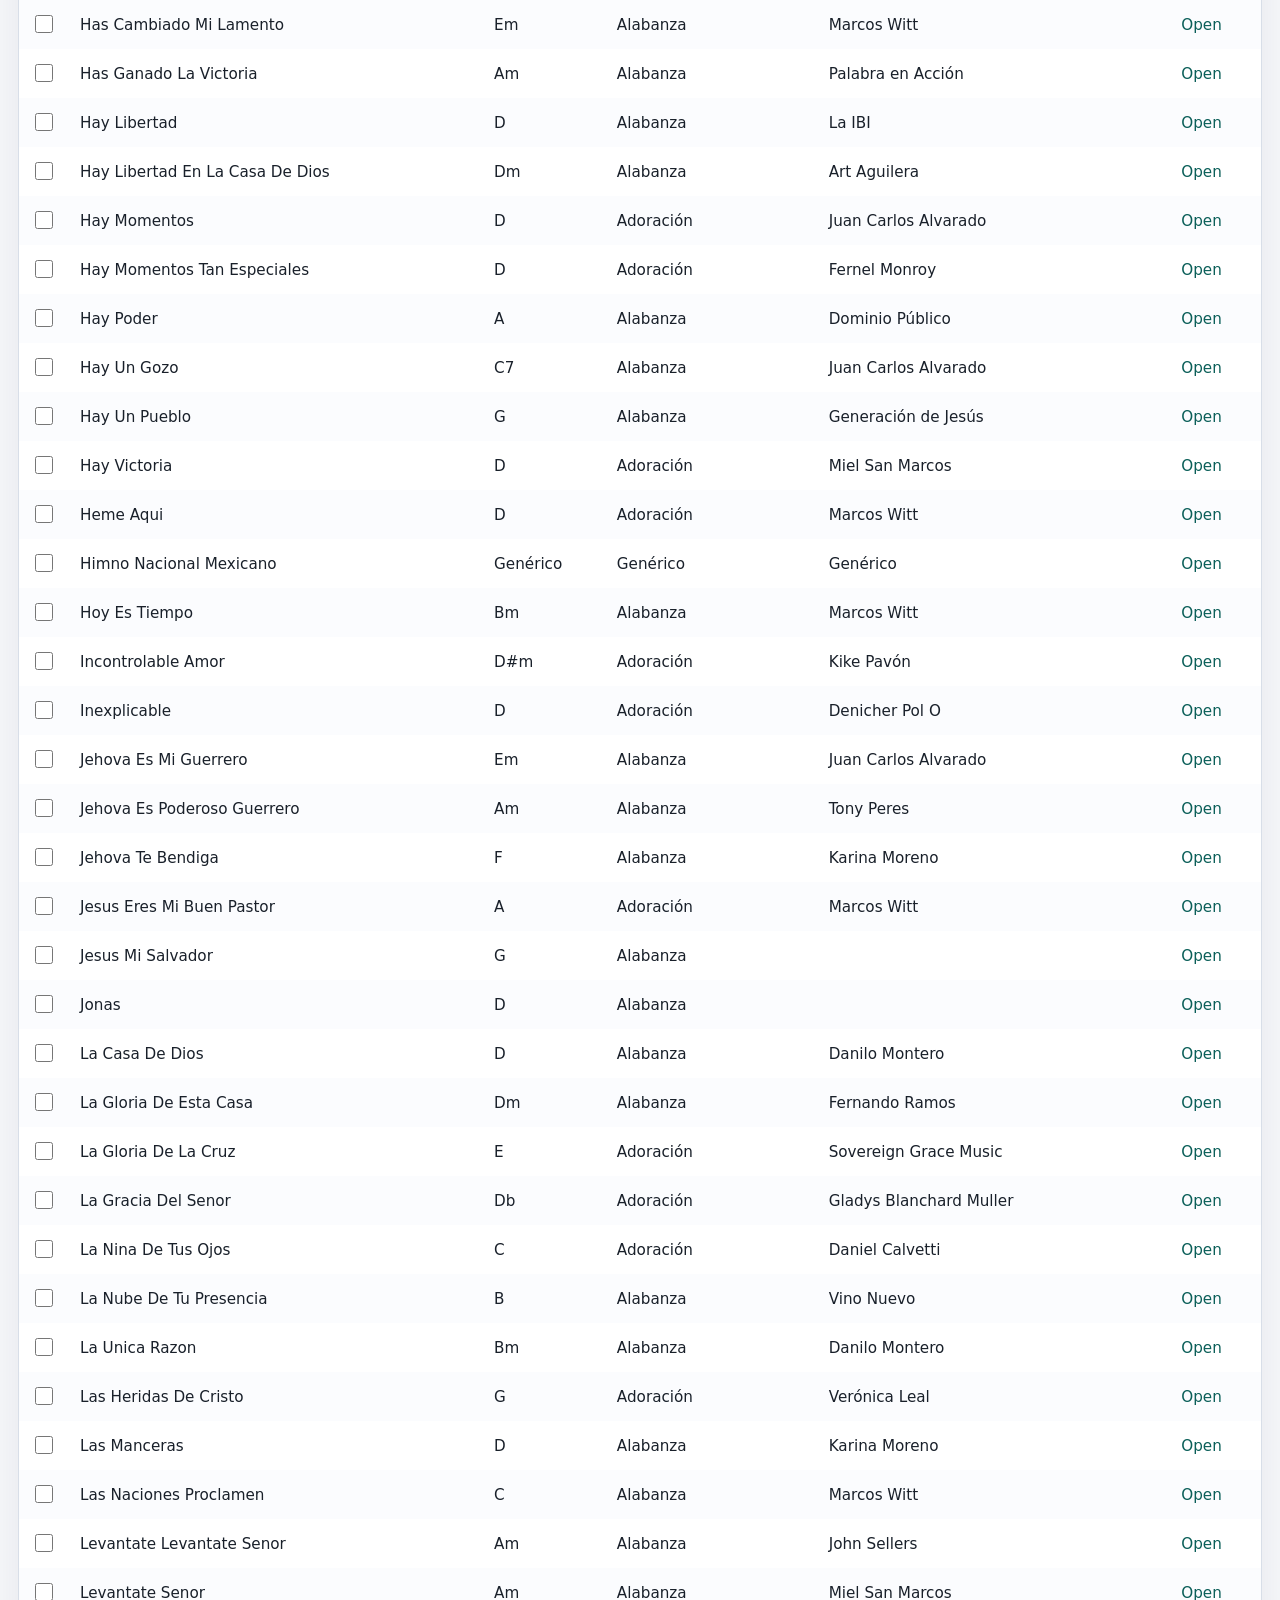
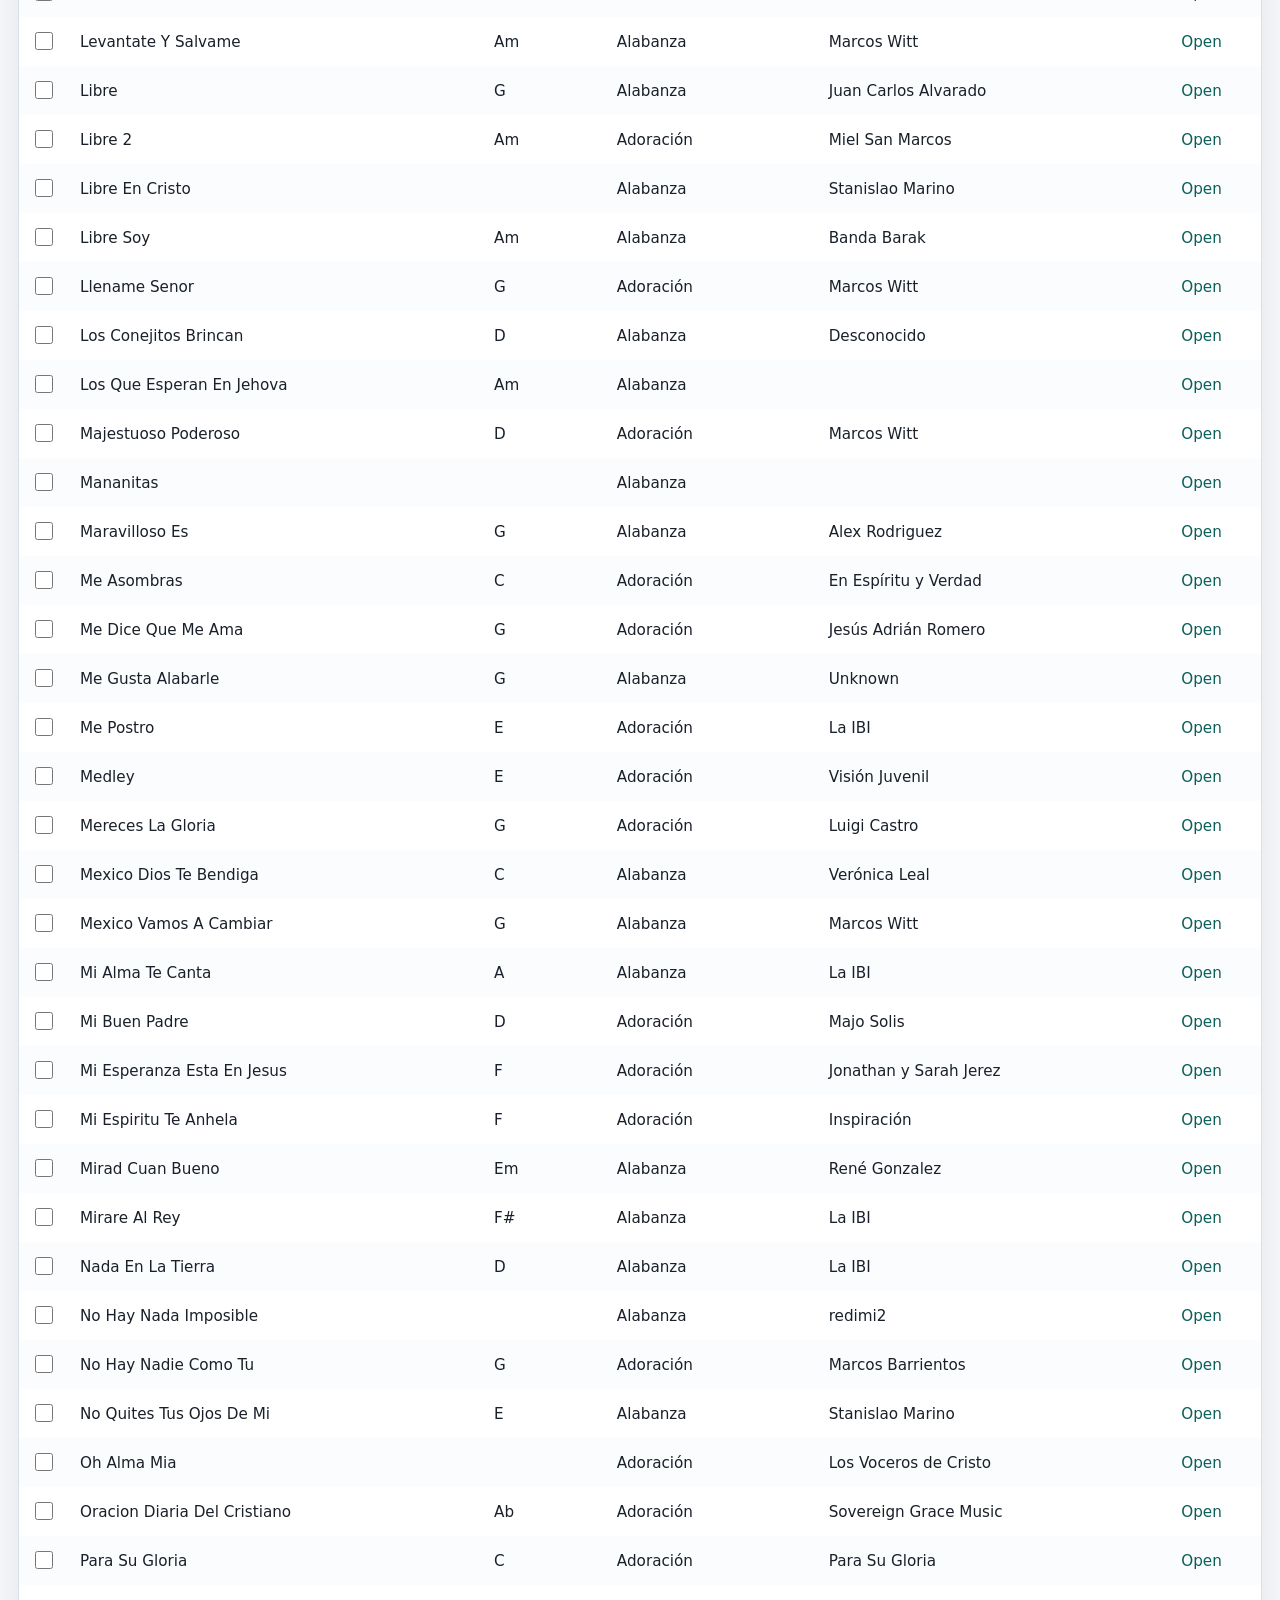
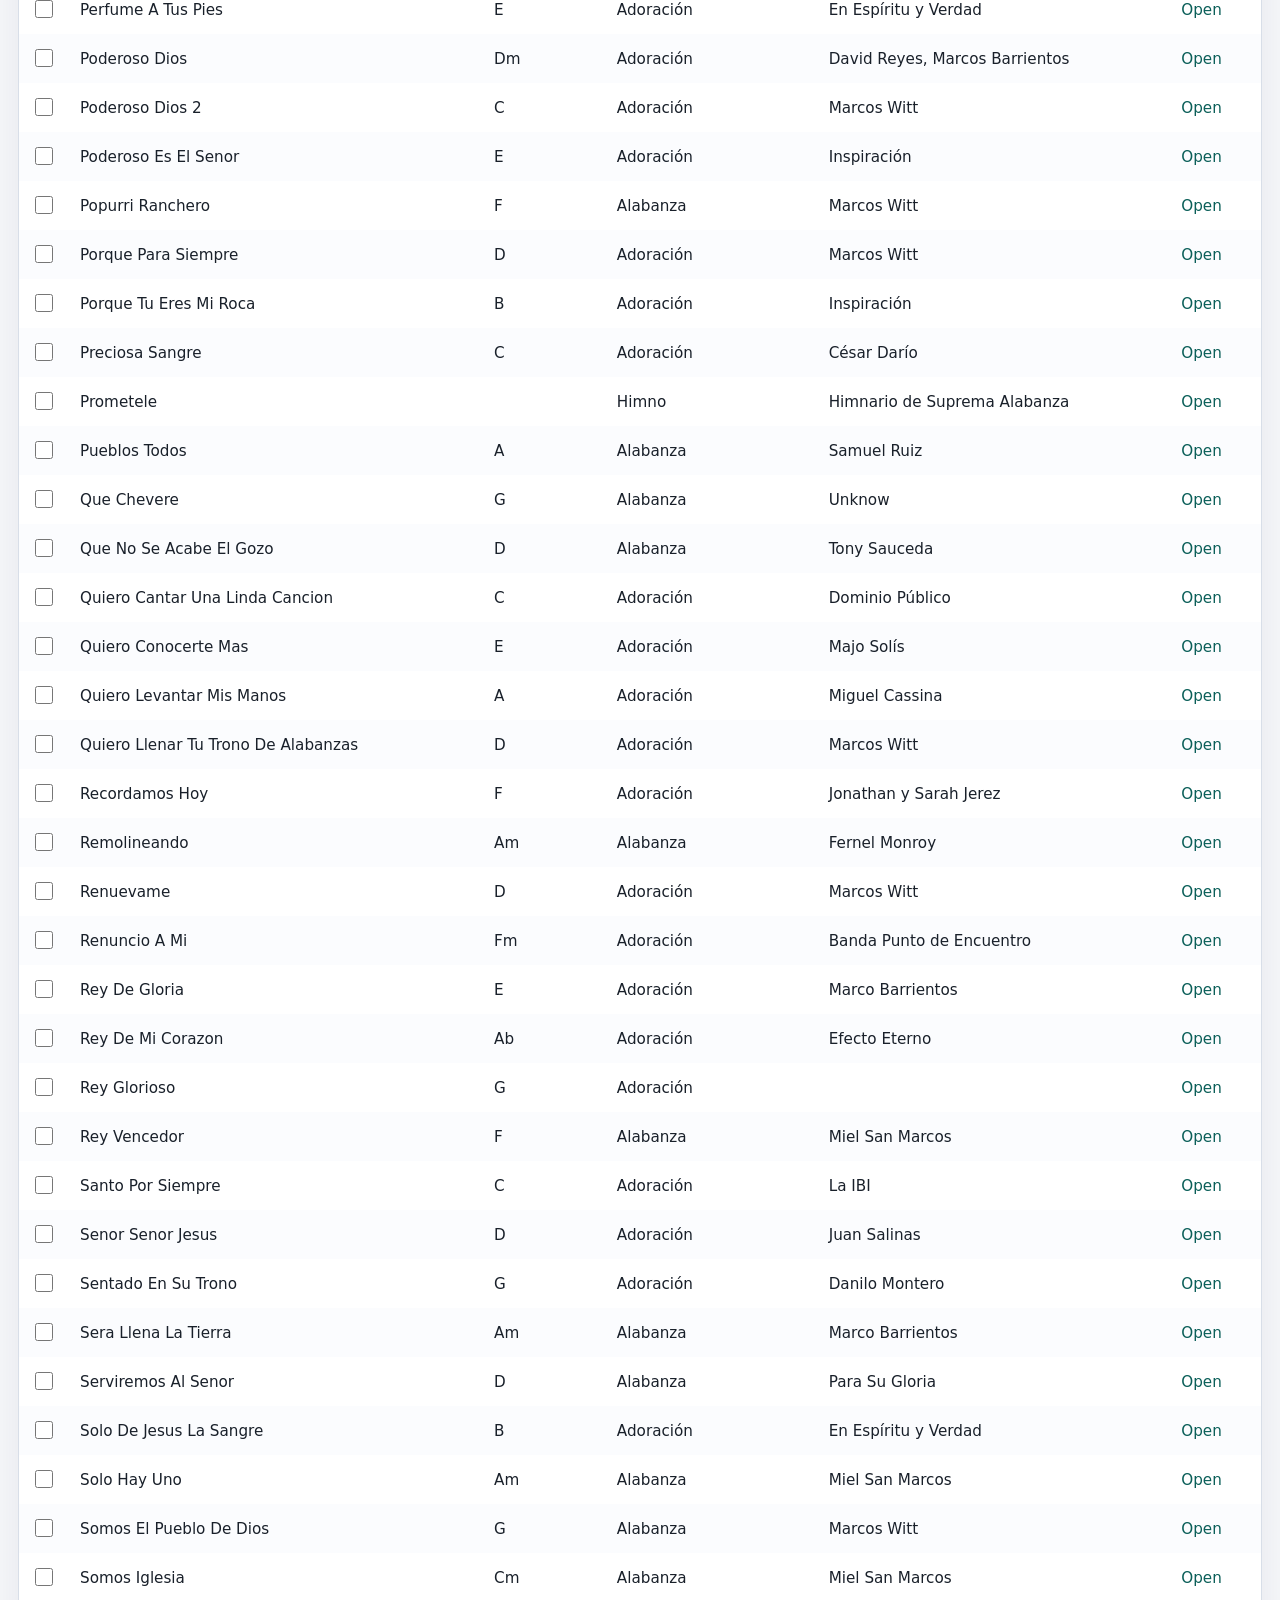
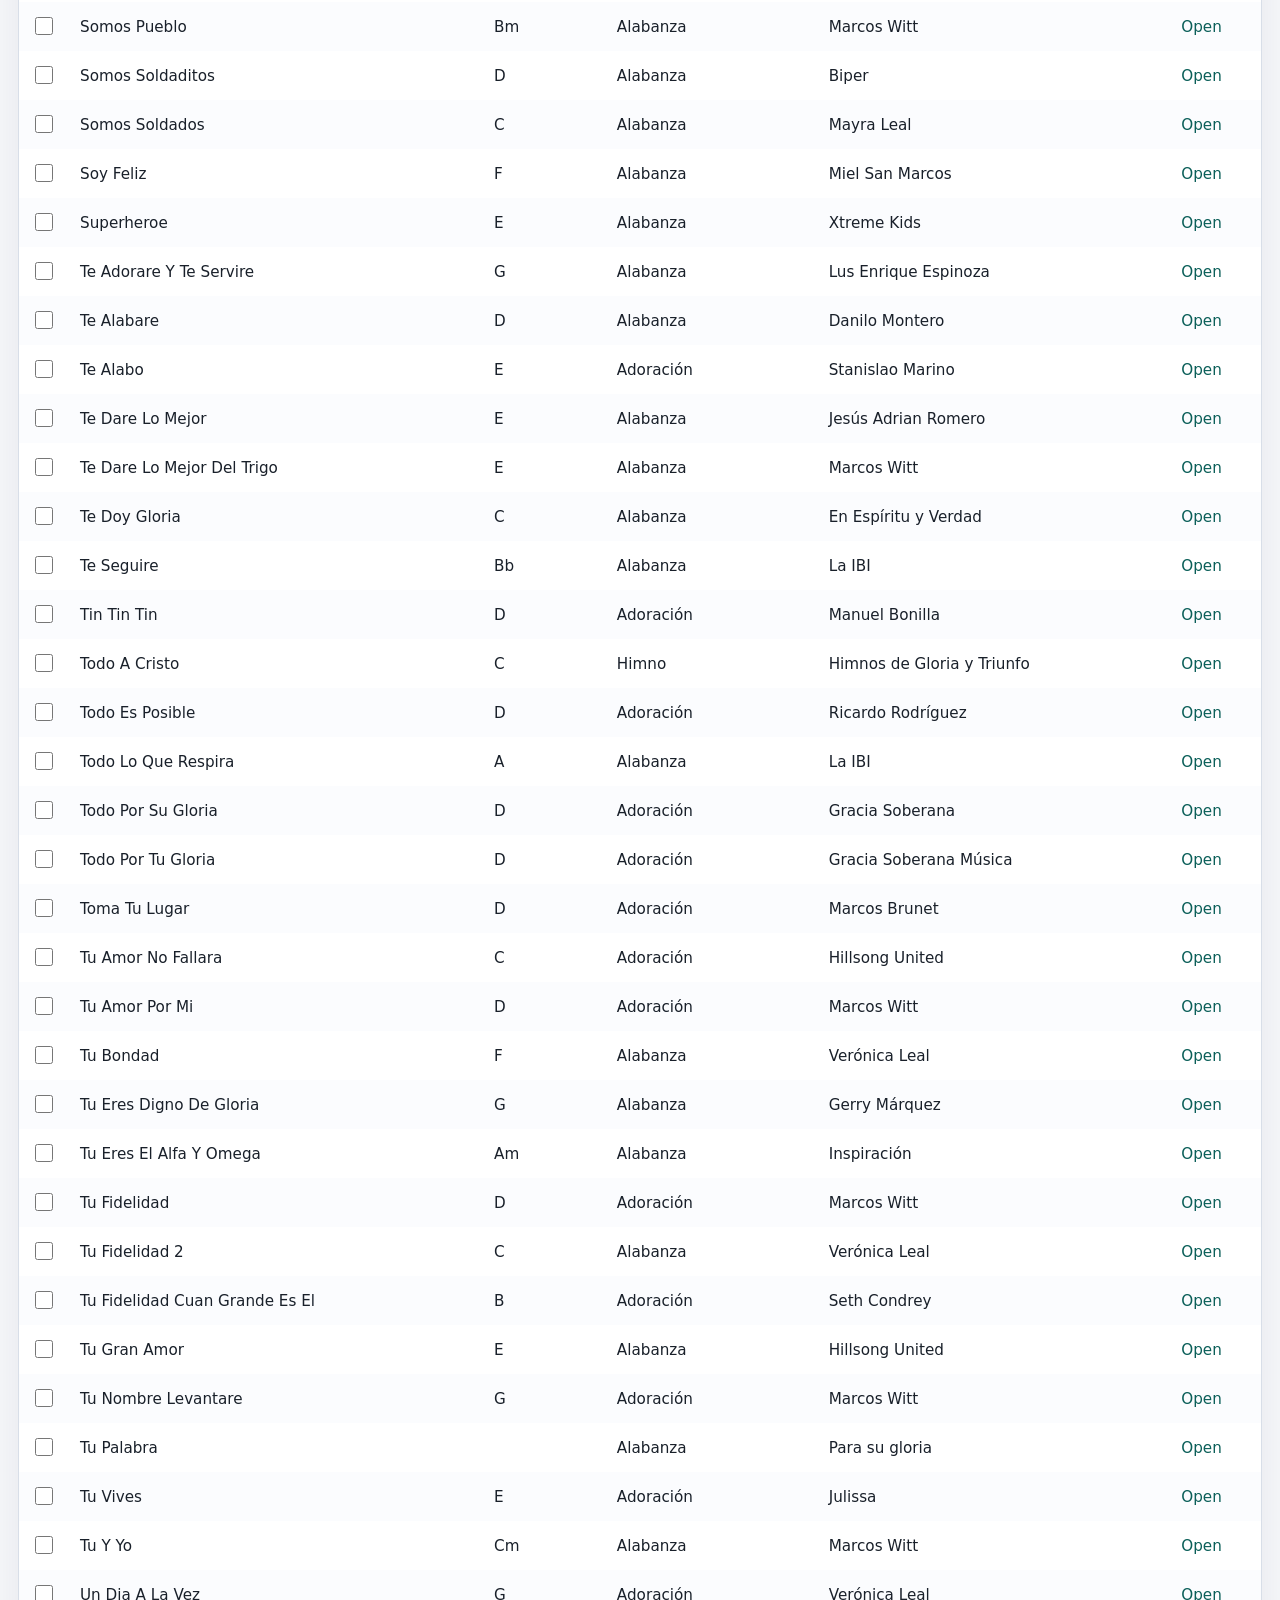
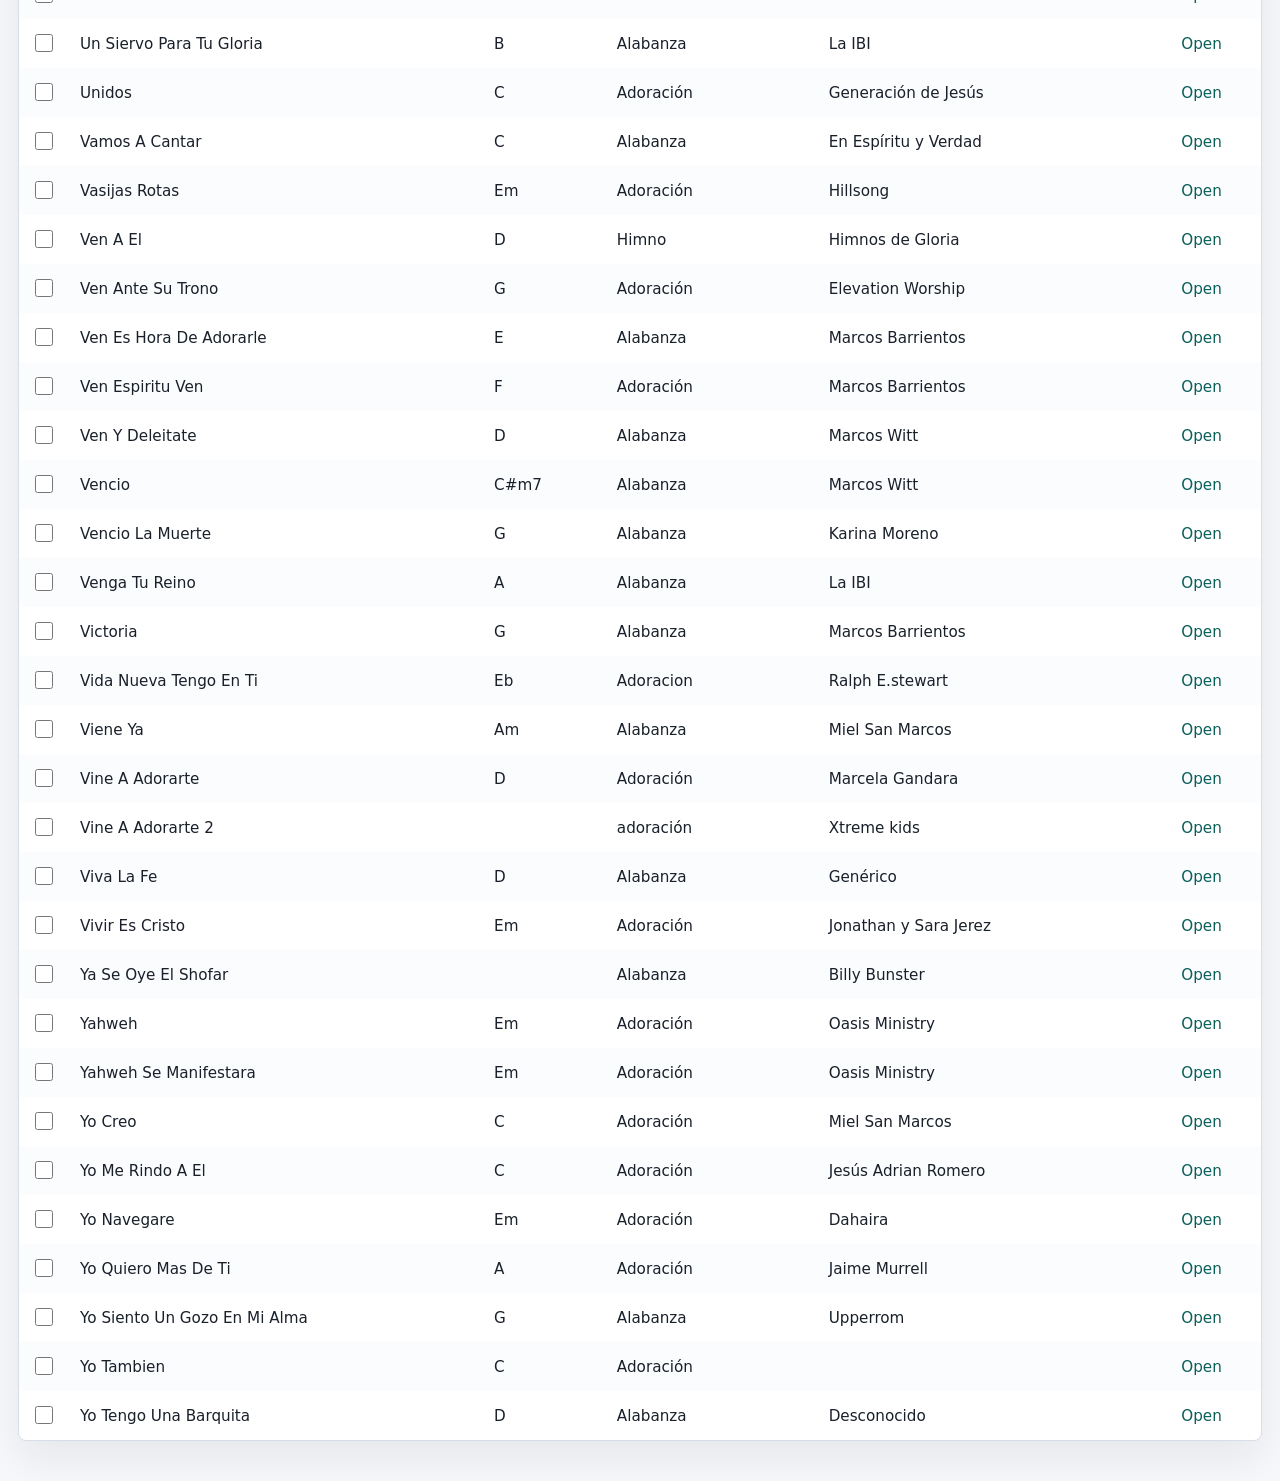
==== commit 571792f7: "Update to 75cadd01114ef7ed032b252b75ff310561eb1127" ====
--- a/index.html
+++ b/index.html
@@ -18,7 +18,7 @@
         <div class="top-bar-meta">
           <p class="content-updated">
             <span data-i18n="lastUpdated">Last updated</span>
-            <time id="contentUpdatedAt" datetime="2026-08-23T03:19:55Z">Sunday, August 23, 2026 03:19:55 UTC</time>
+            <time id="contentUpdatedAt" datetime="2026-08-29T01:34:35Z">Saturday, August 29, 2026 01:34:35 UTC</time>
           </p>
           <div class="top-bar-actions">
             <div class="language-switch" role="group" aria-label="Language">
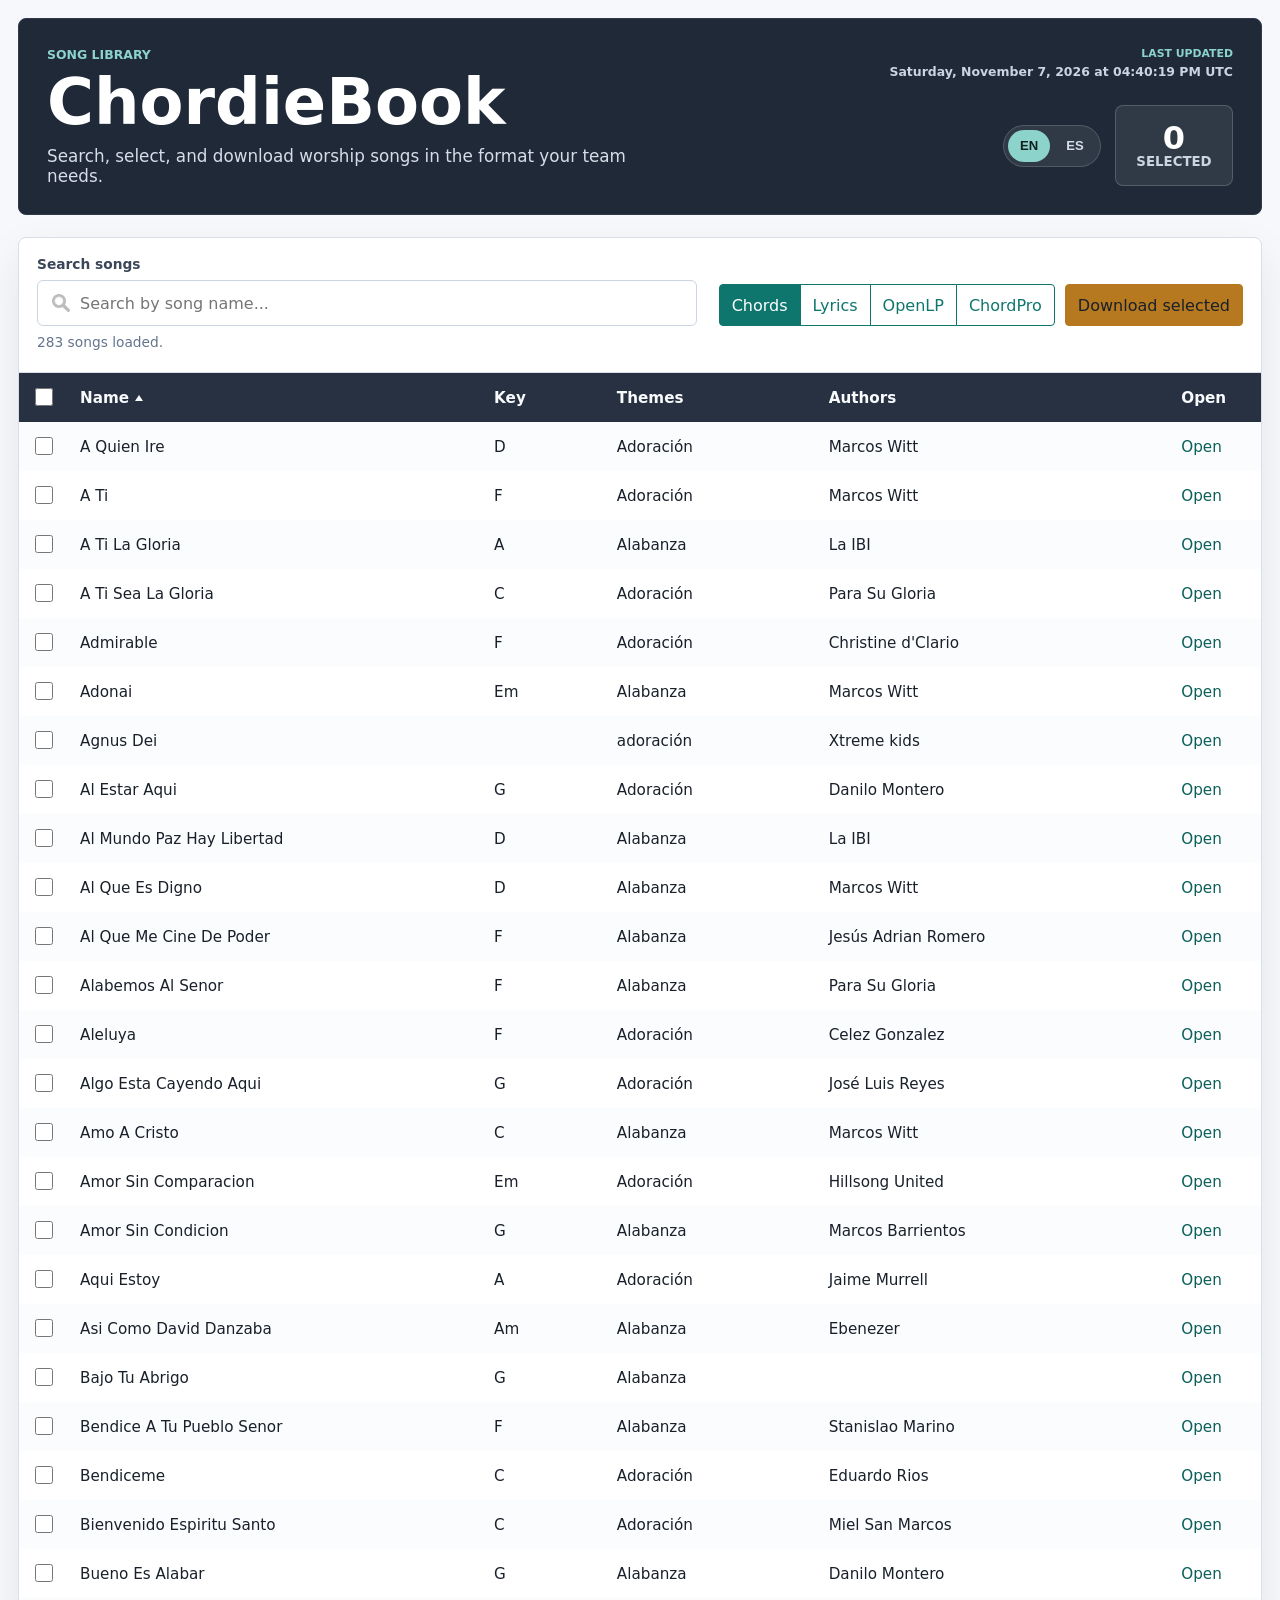
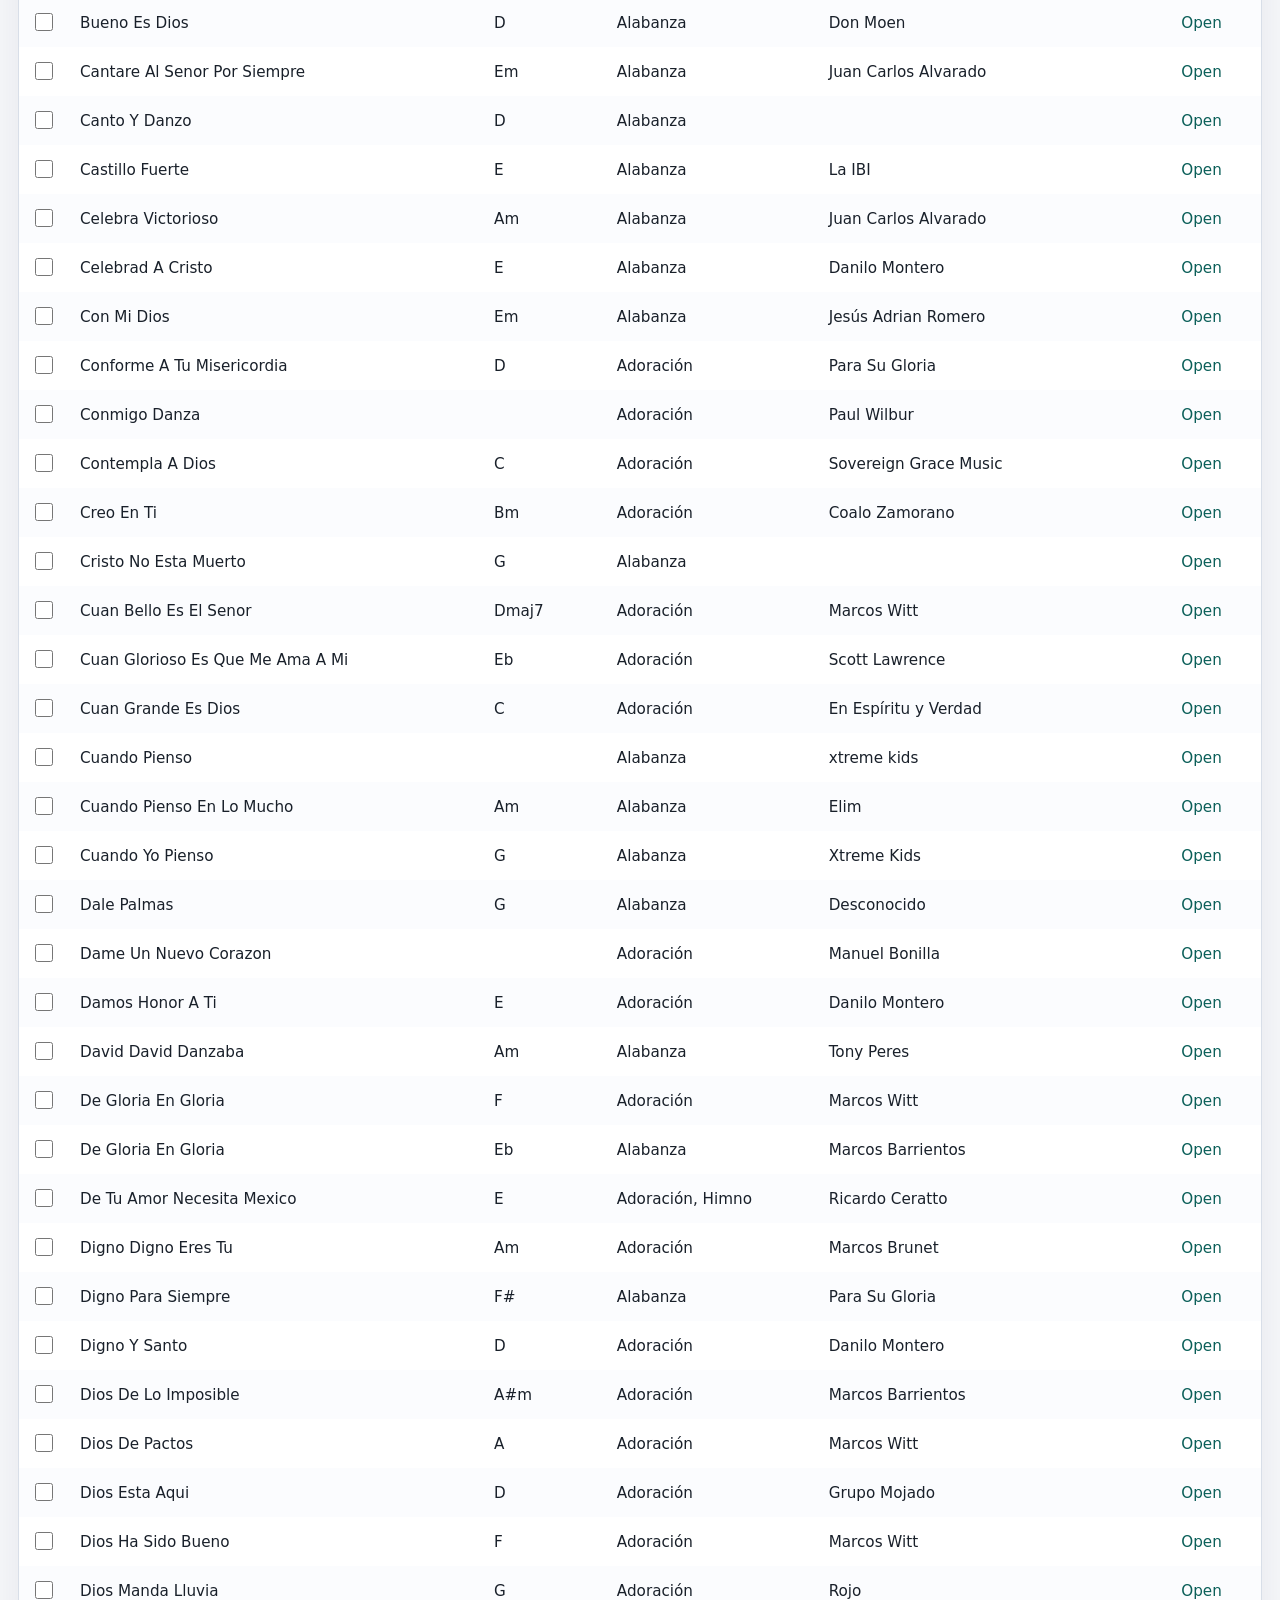
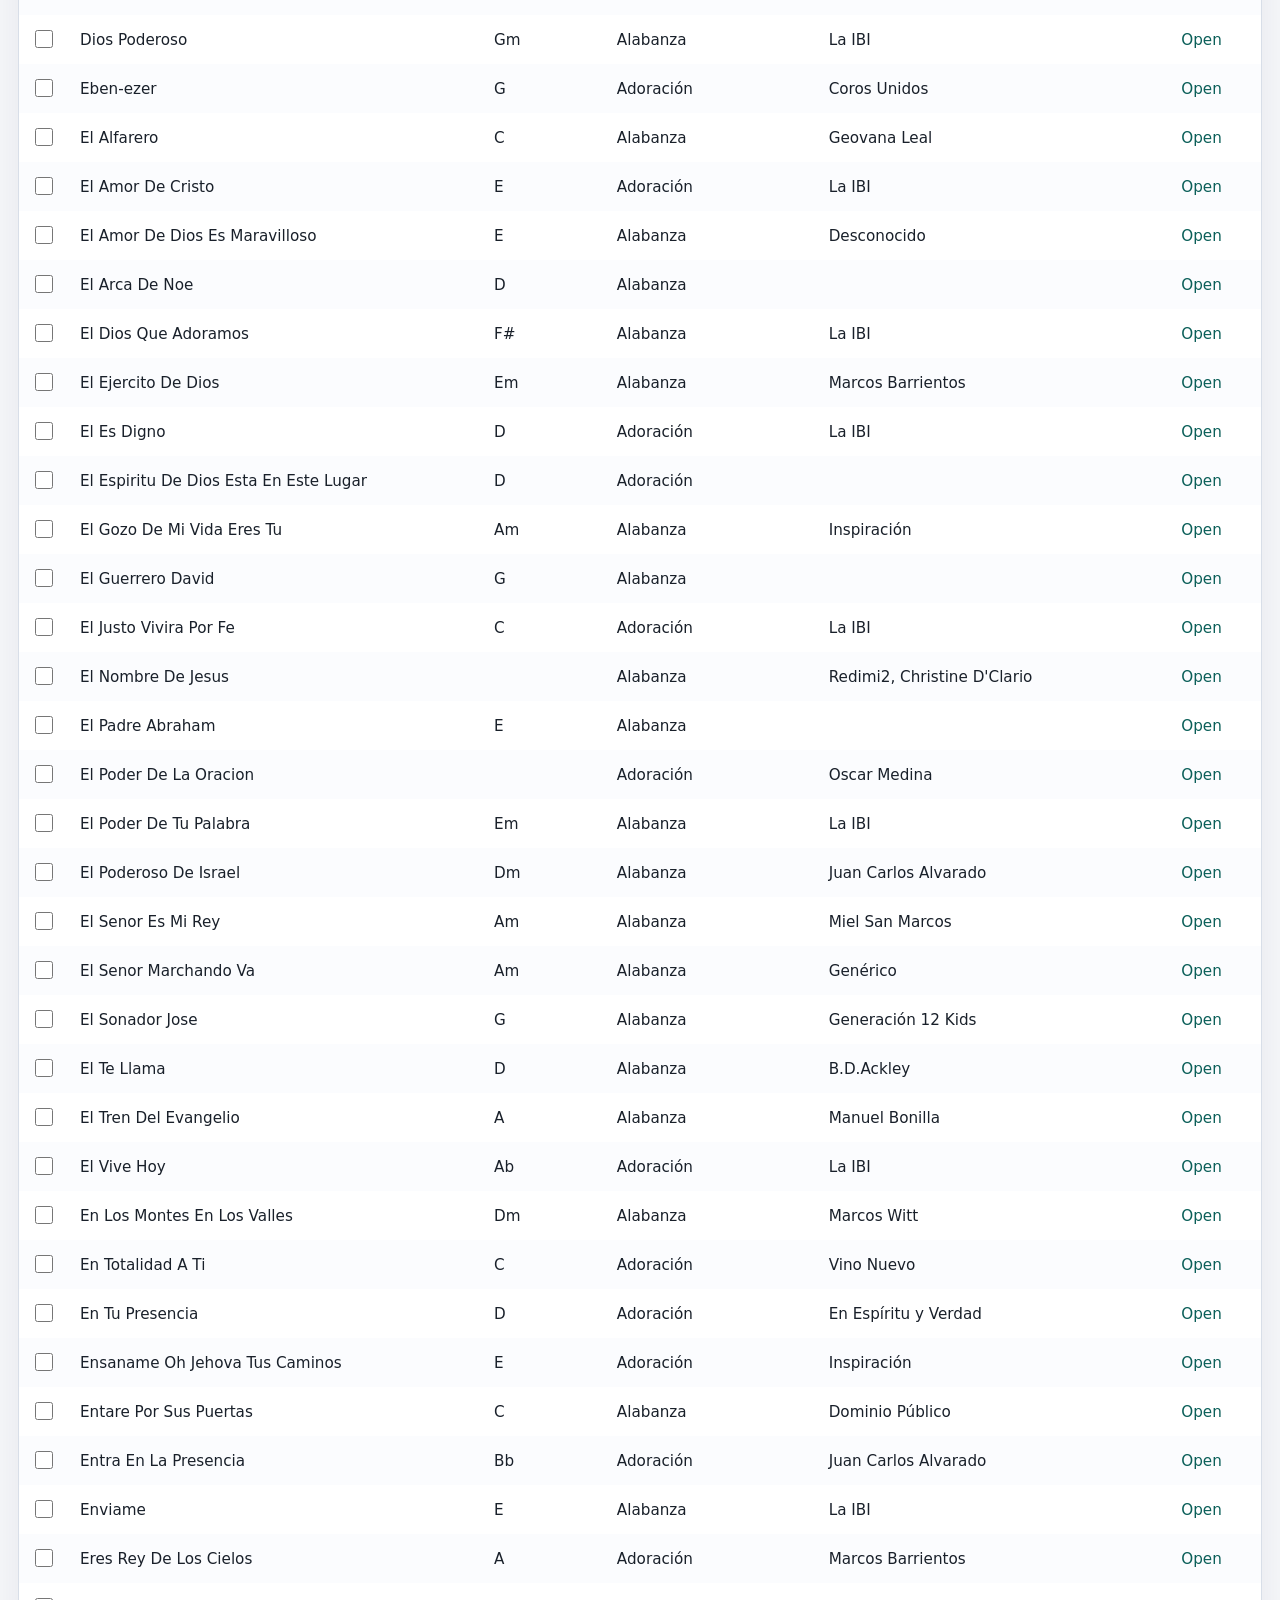
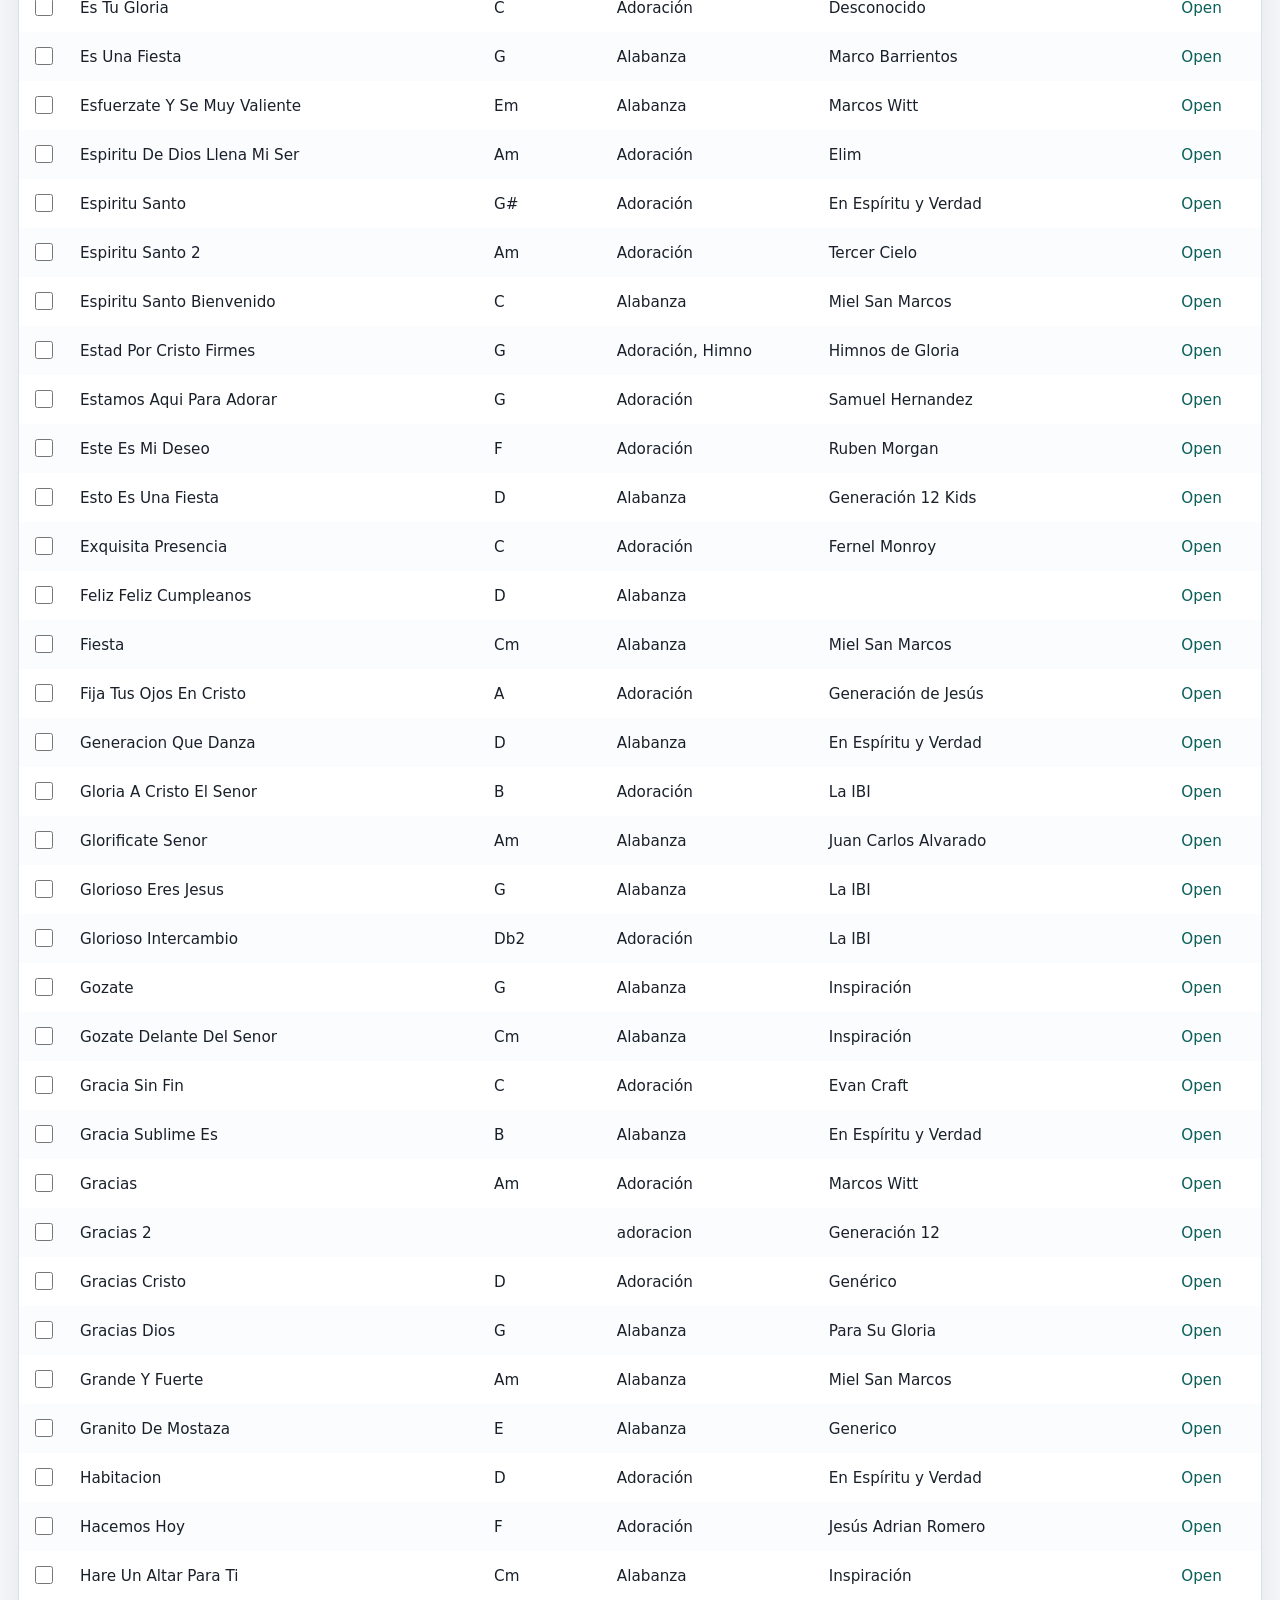
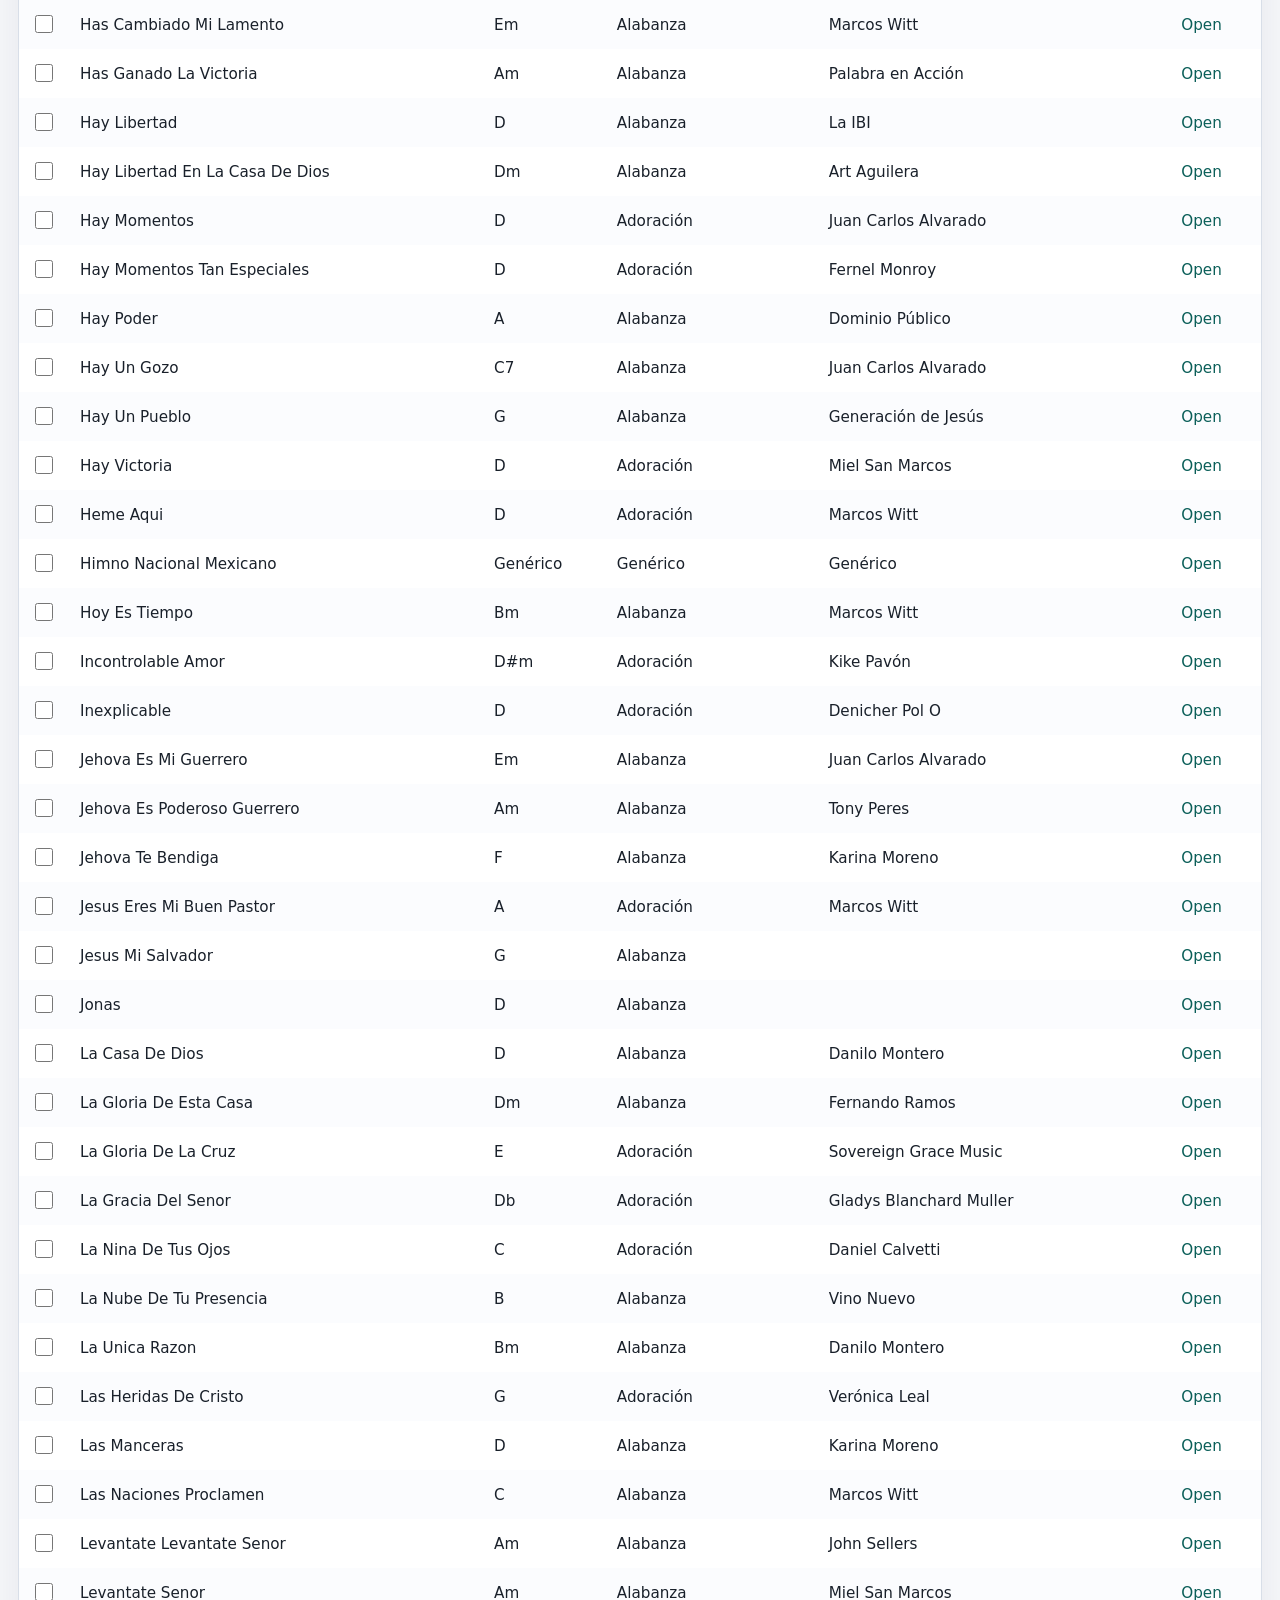
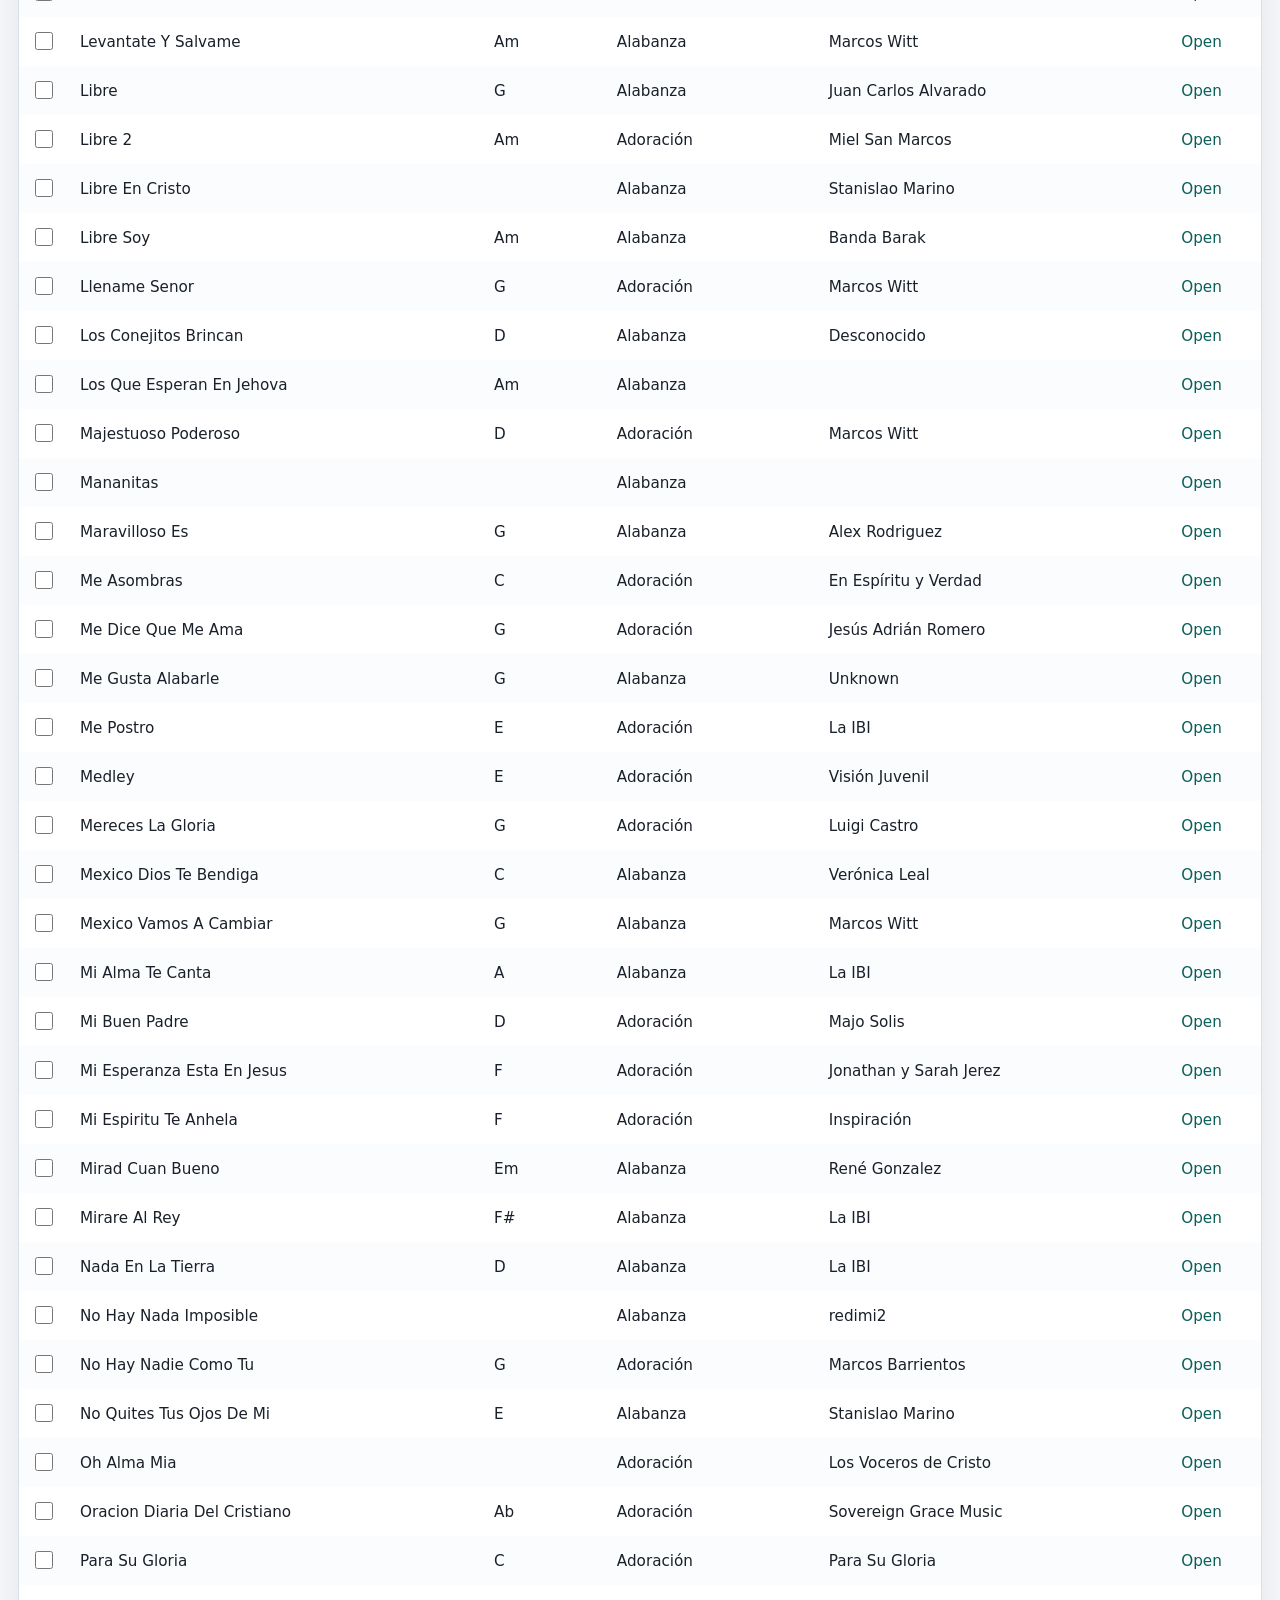
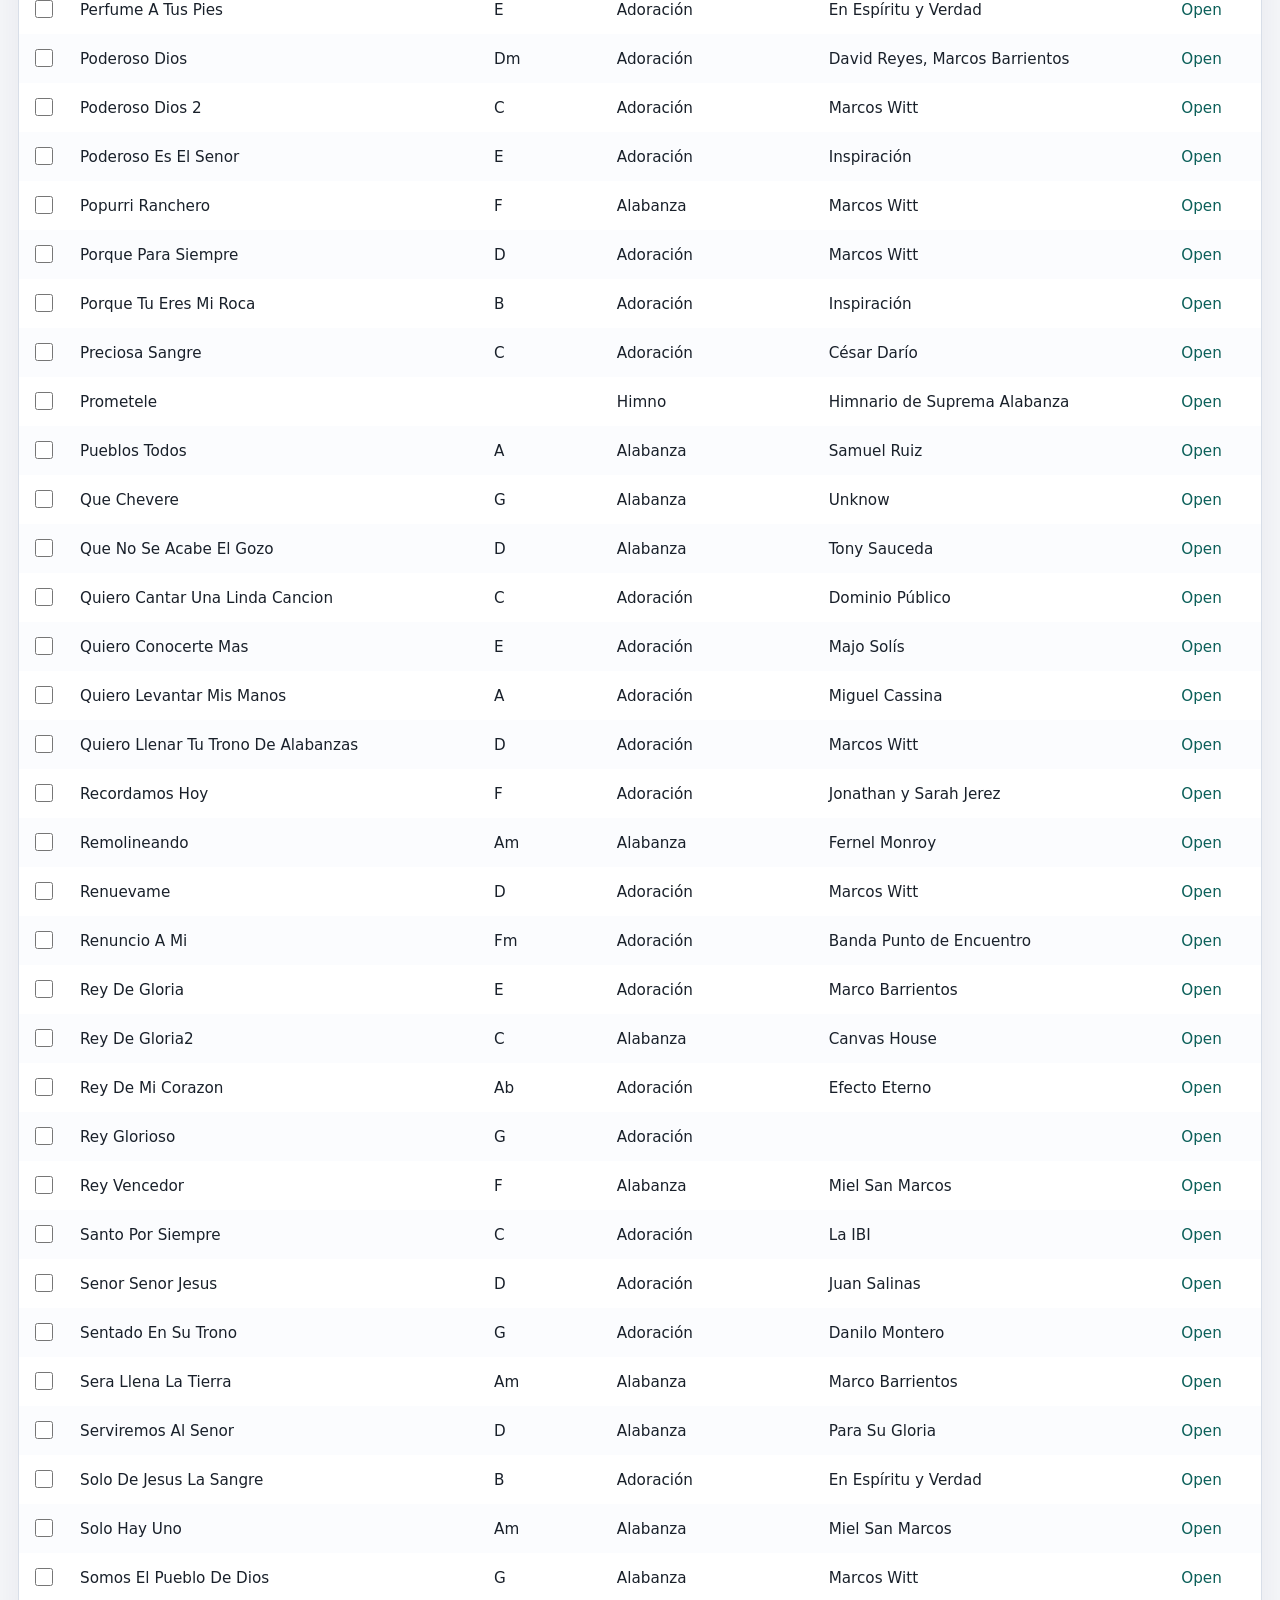
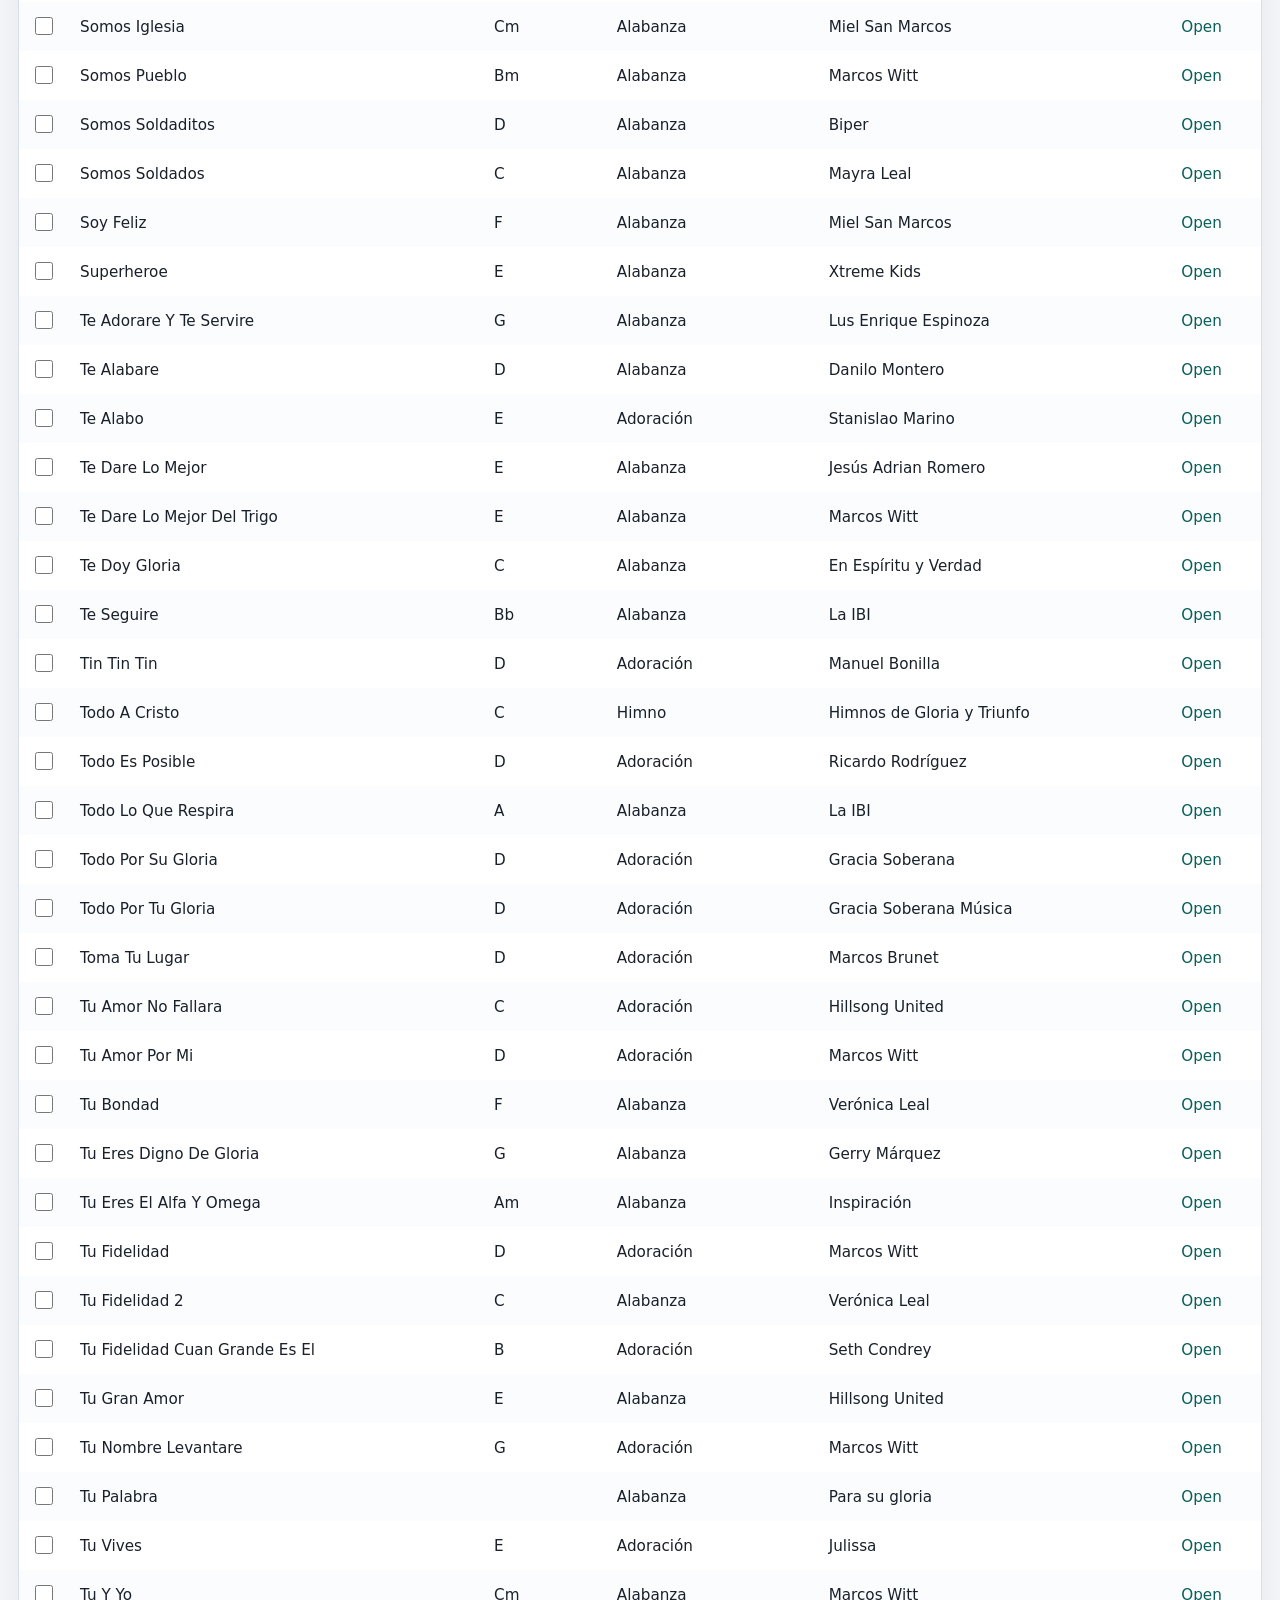
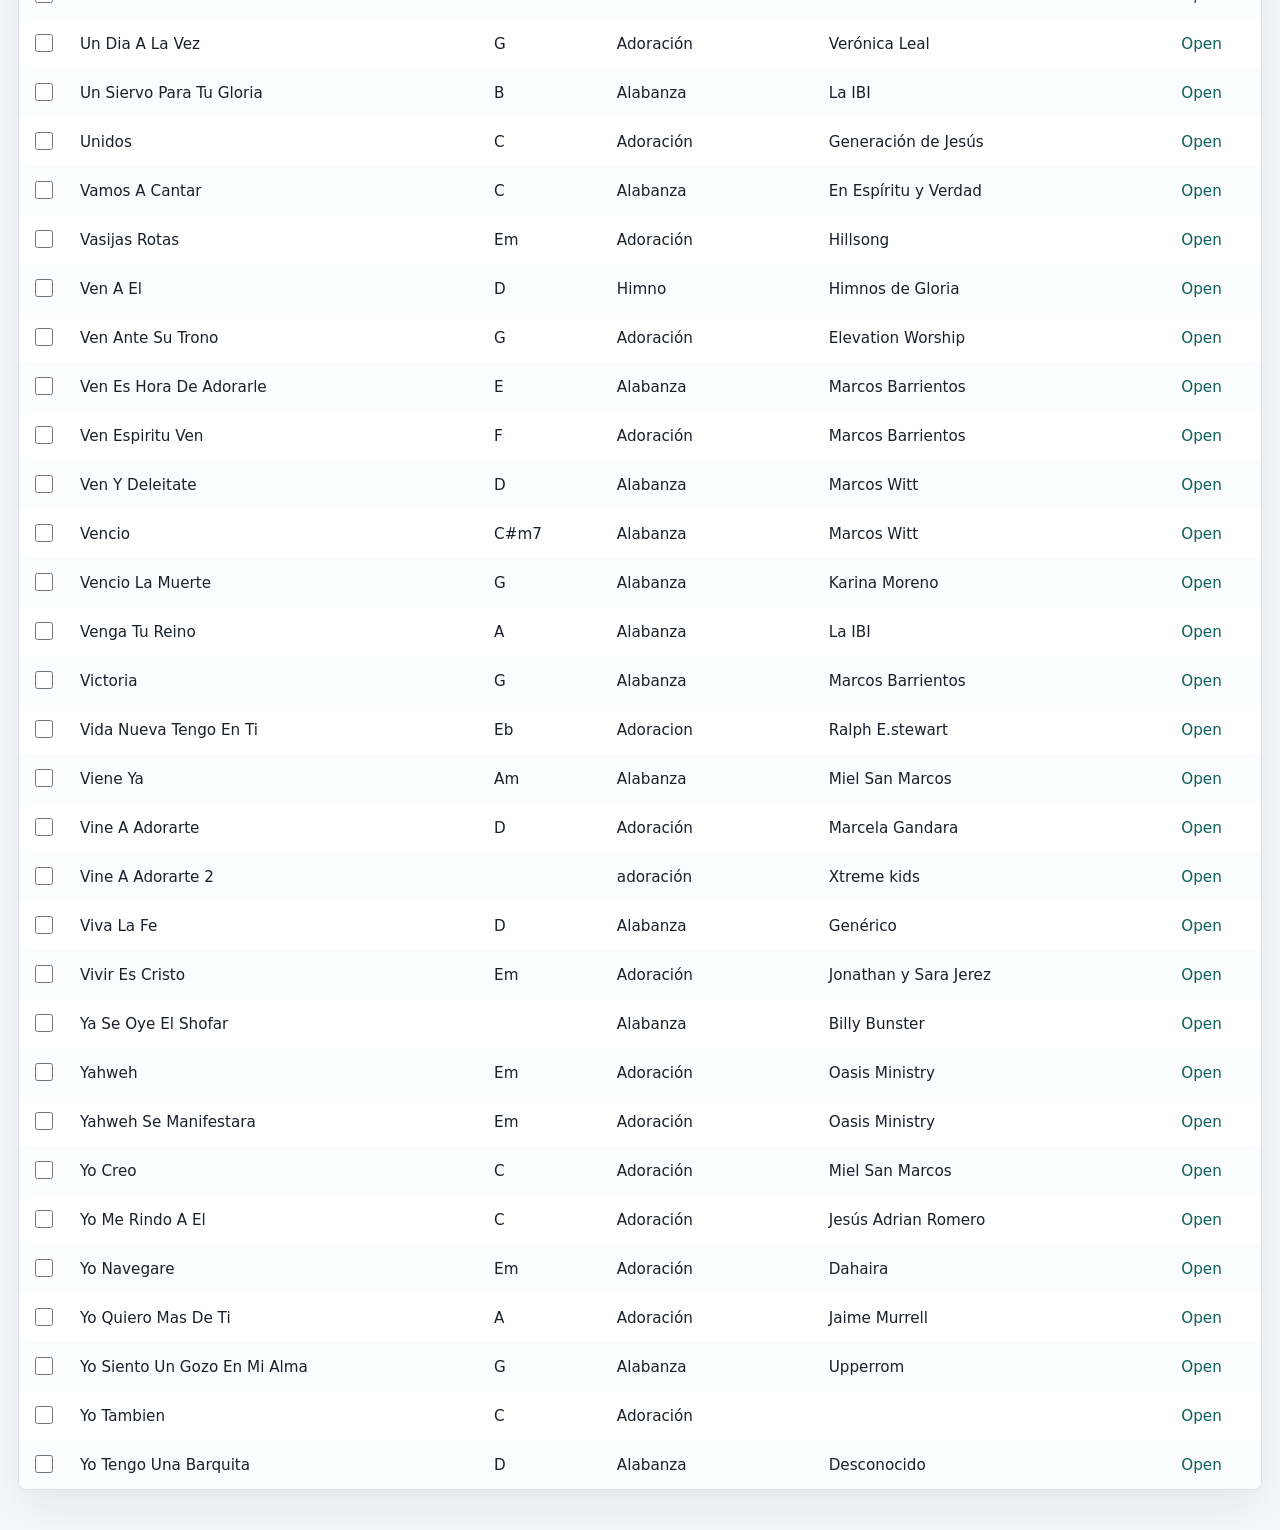
==== commit d9e24aaa: "Update to 50f3b7138f10268008330a767f3b1412c762ac7b" ====
--- a/index.html
+++ b/index.html
@@ -18,7 +18,7 @@
         <div class="top-bar-meta">
           <p class="content-updated">
             <span data-i18n="lastUpdated">Last updated</span>
-            <time id="contentUpdatedAt" datetime="2026-08-29T01:34:35Z">Saturday, August 29, 2026 01:34:35 UTC</time>
+            <time id="contentUpdatedAt" datetime="2026-11-07T16:40:19Z">Saturday, November 7, 2026 16:40:19 UTC</time>
           </p>
           <div class="top-bar-actions">
             <div class="language-switch" role="group" aria-label="Language">
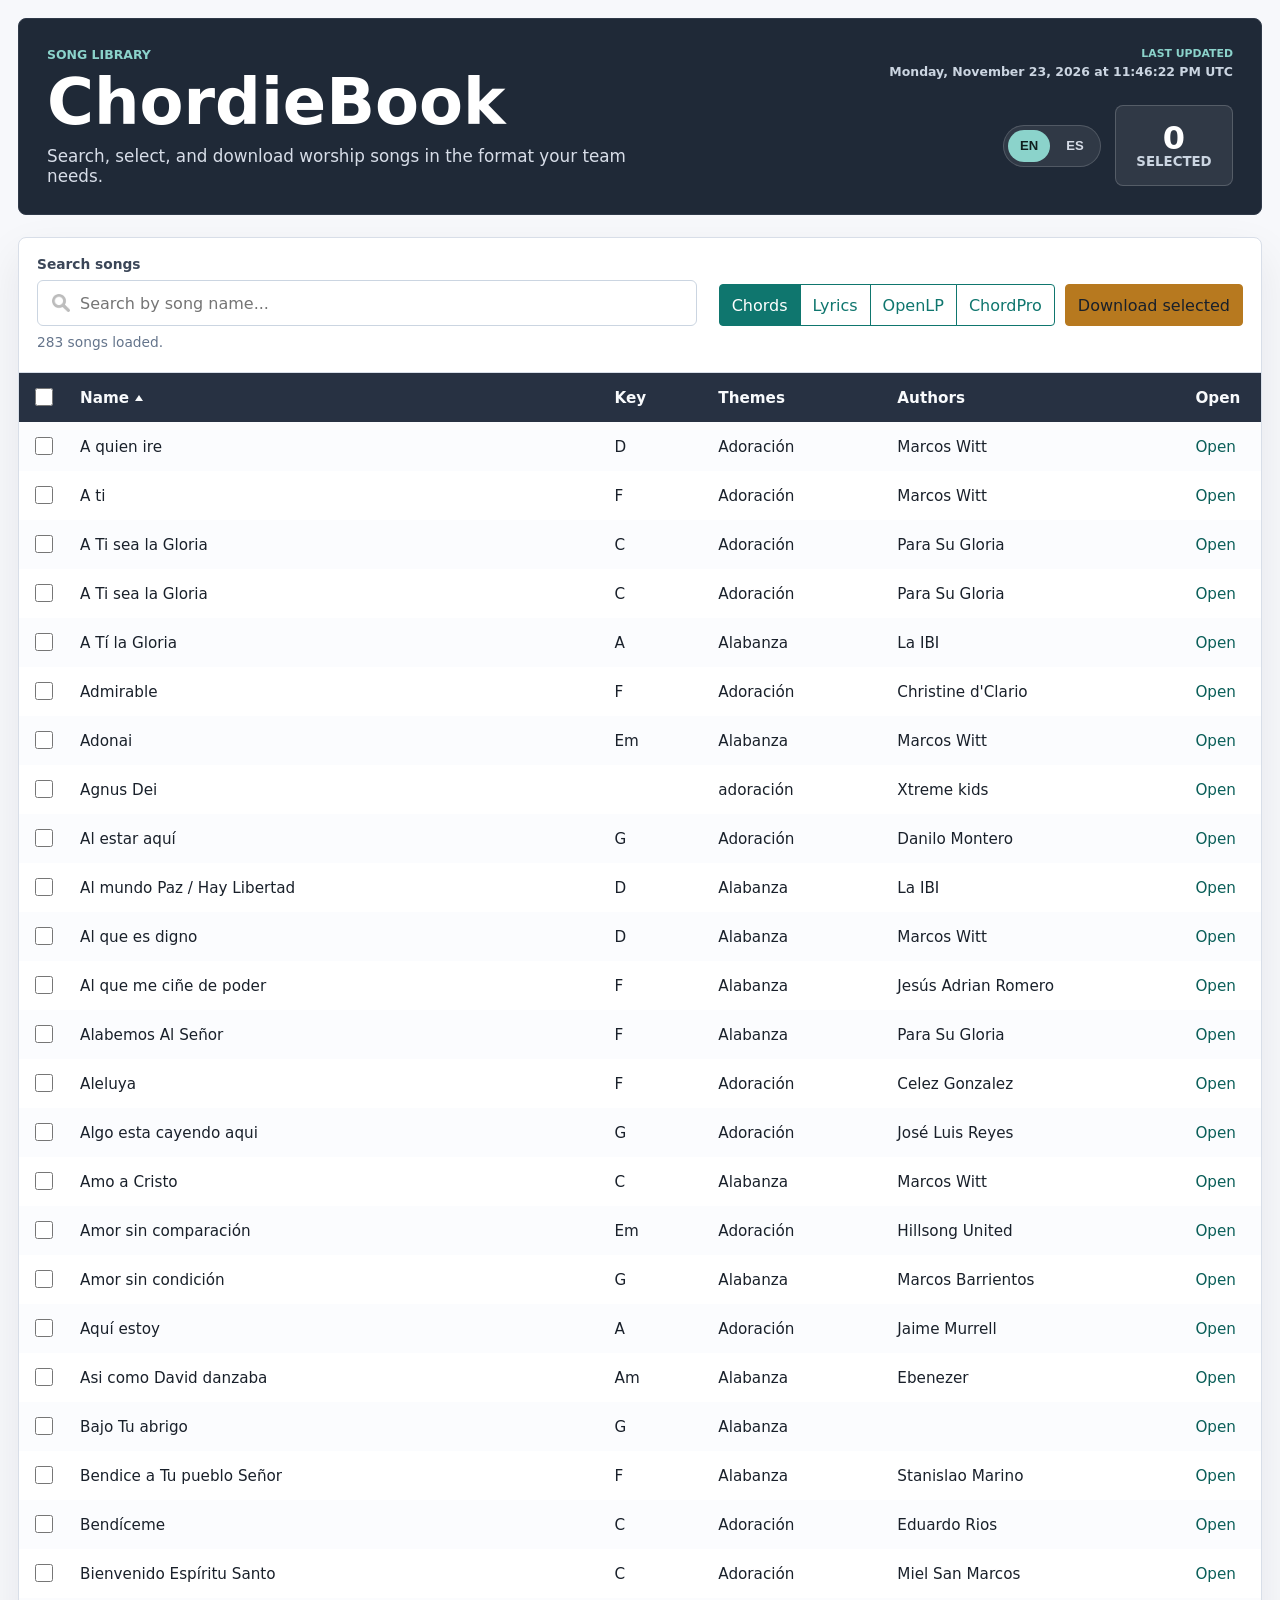
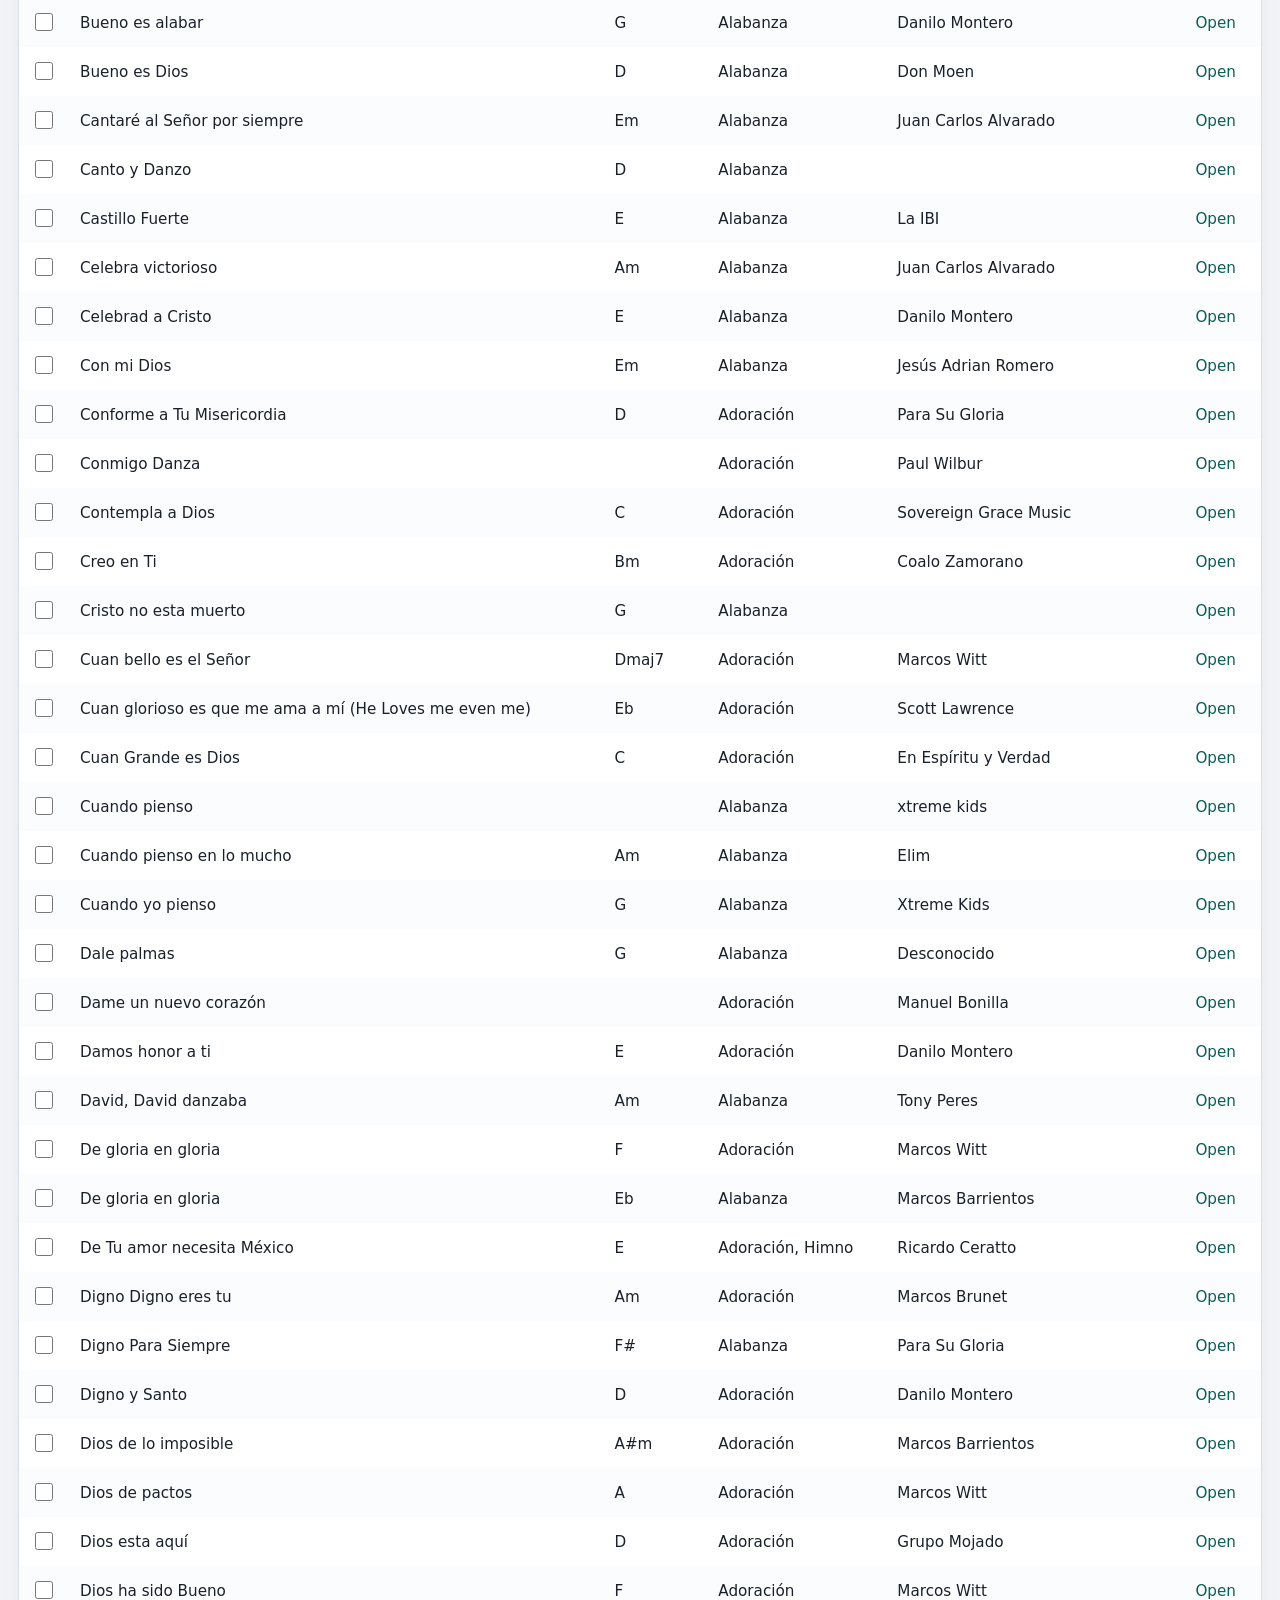
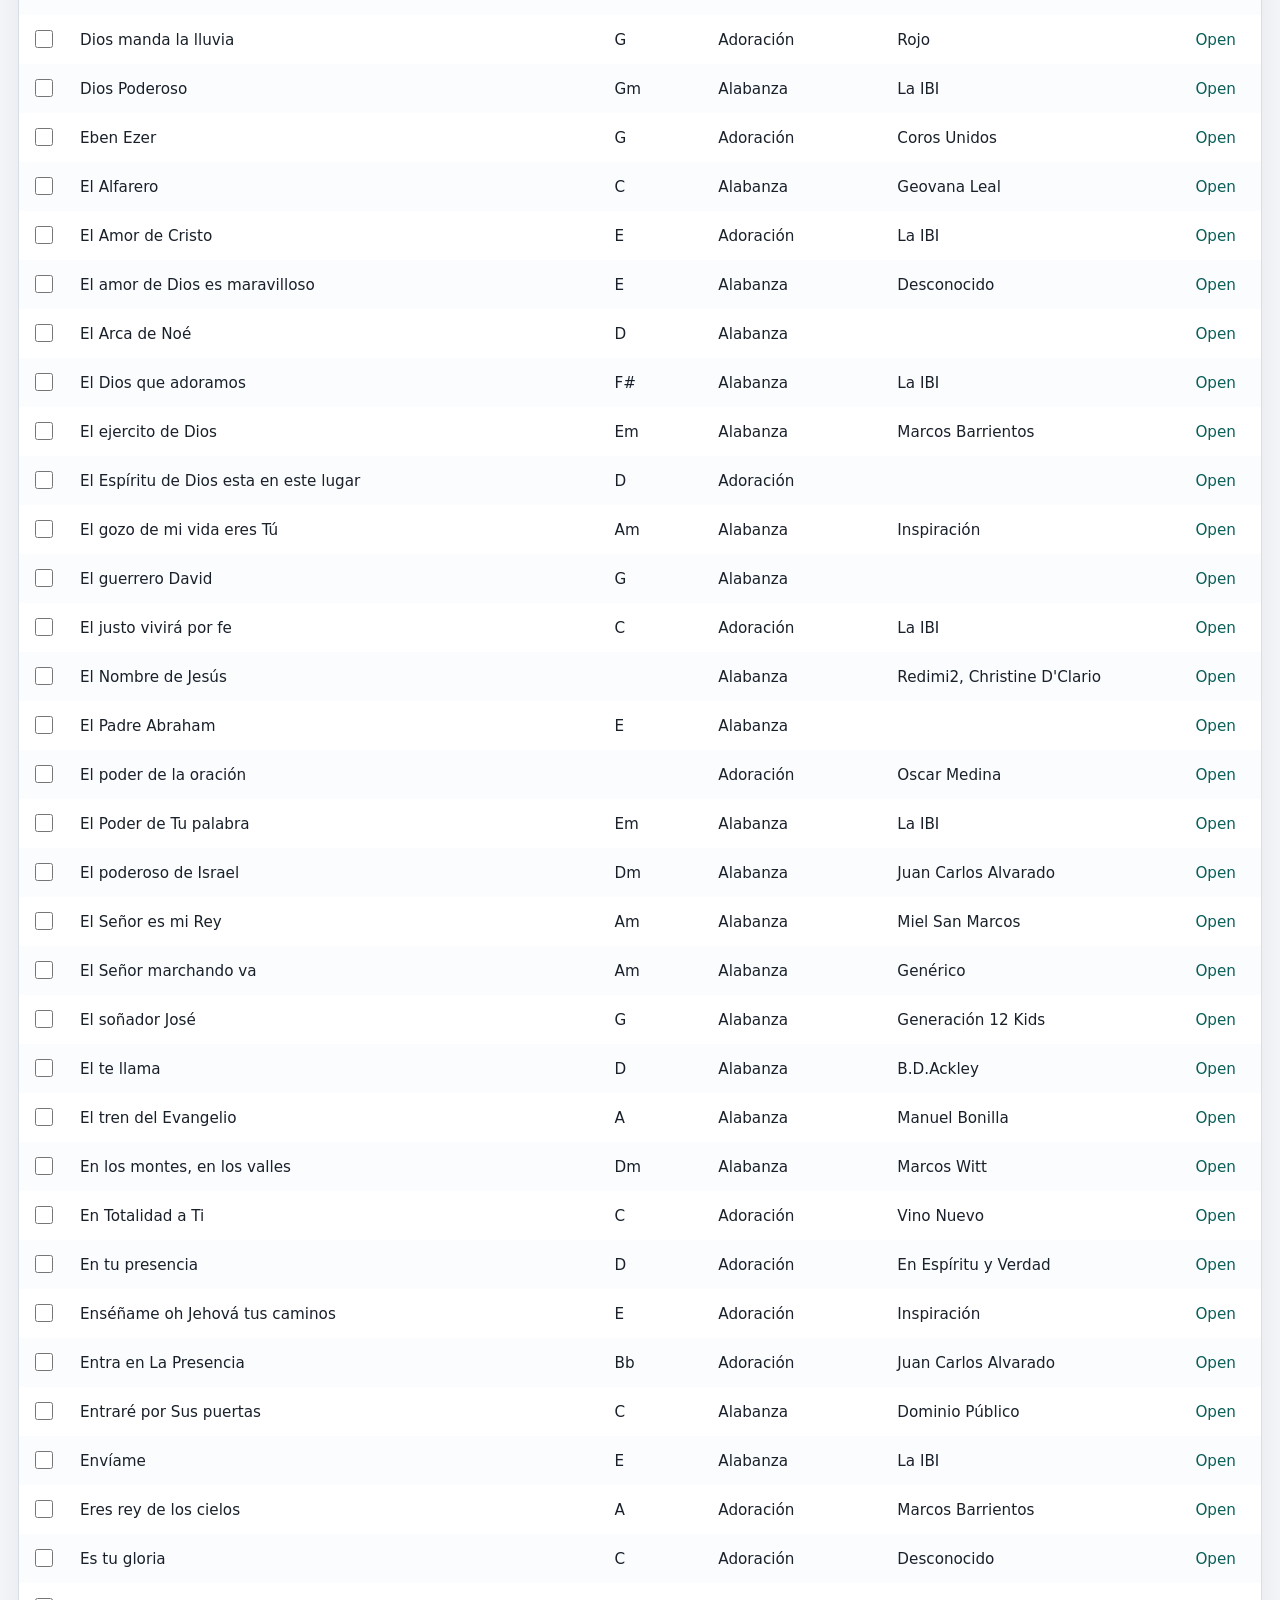
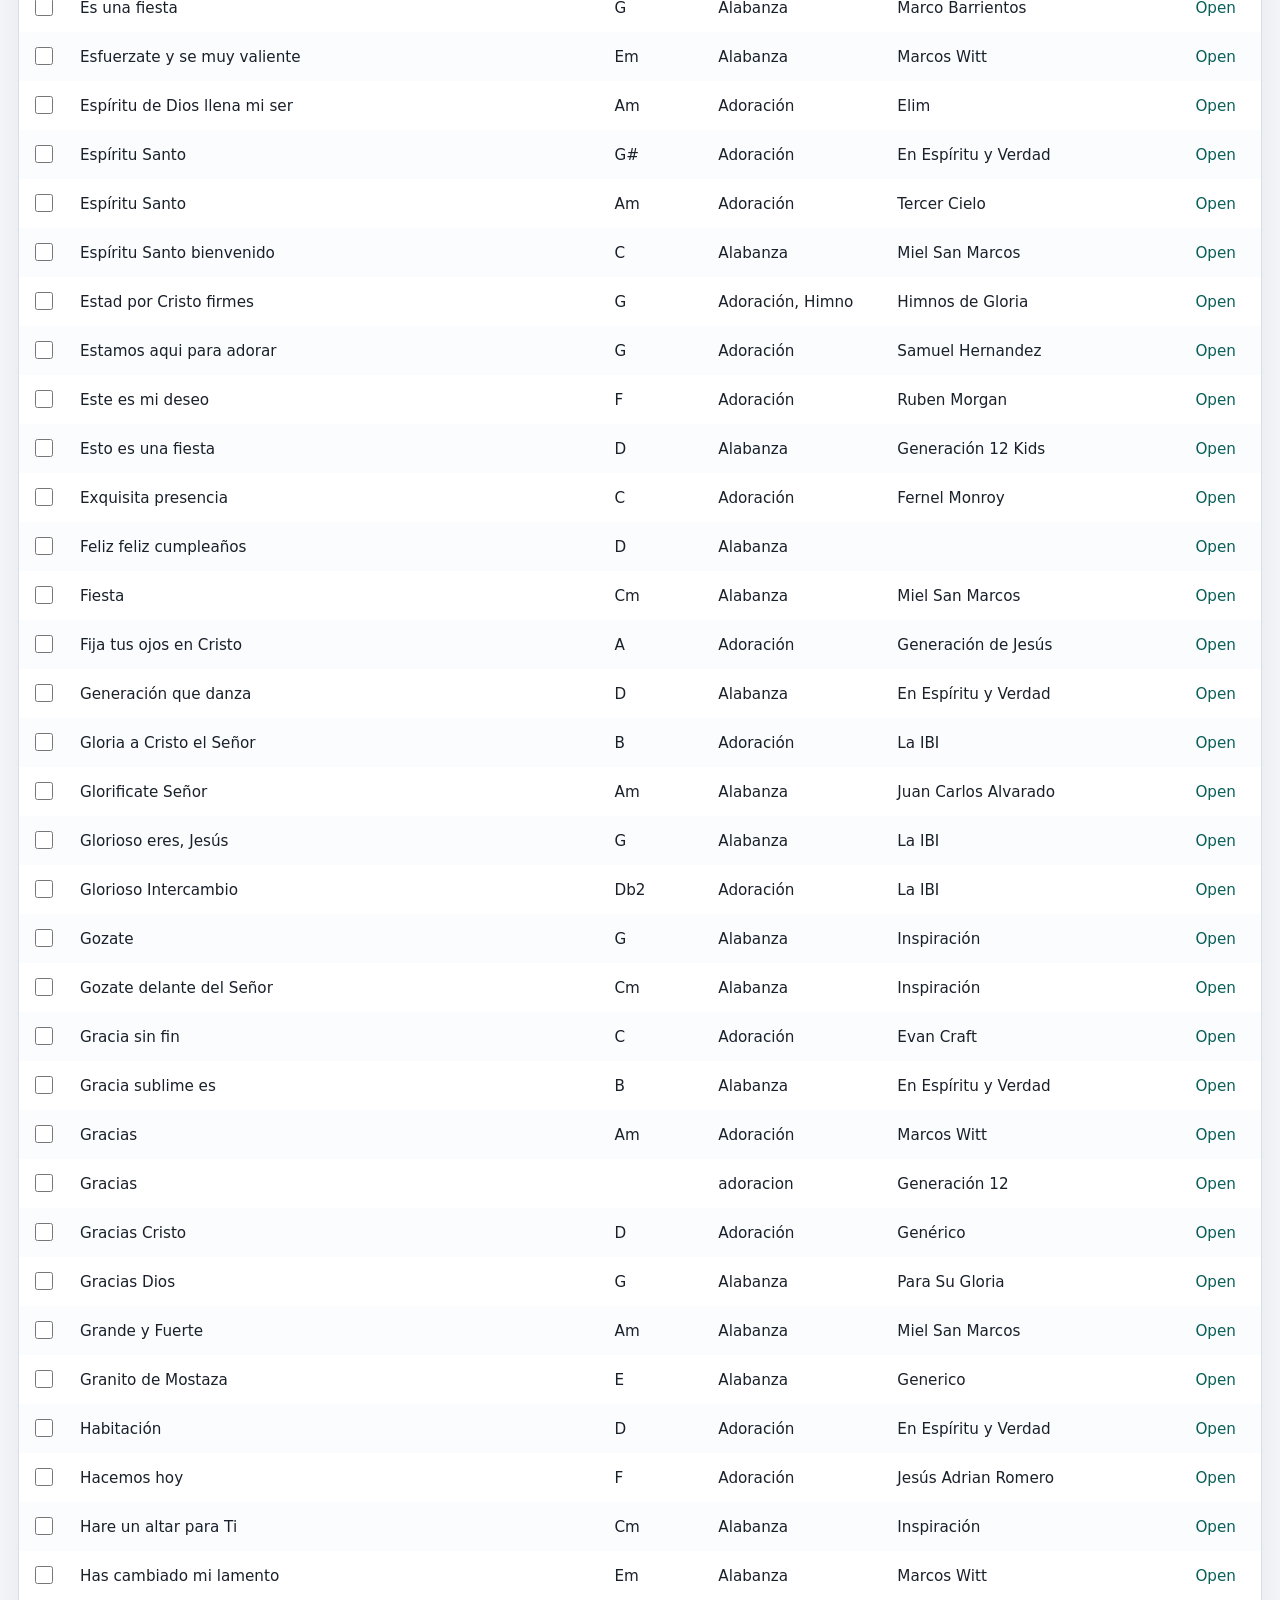
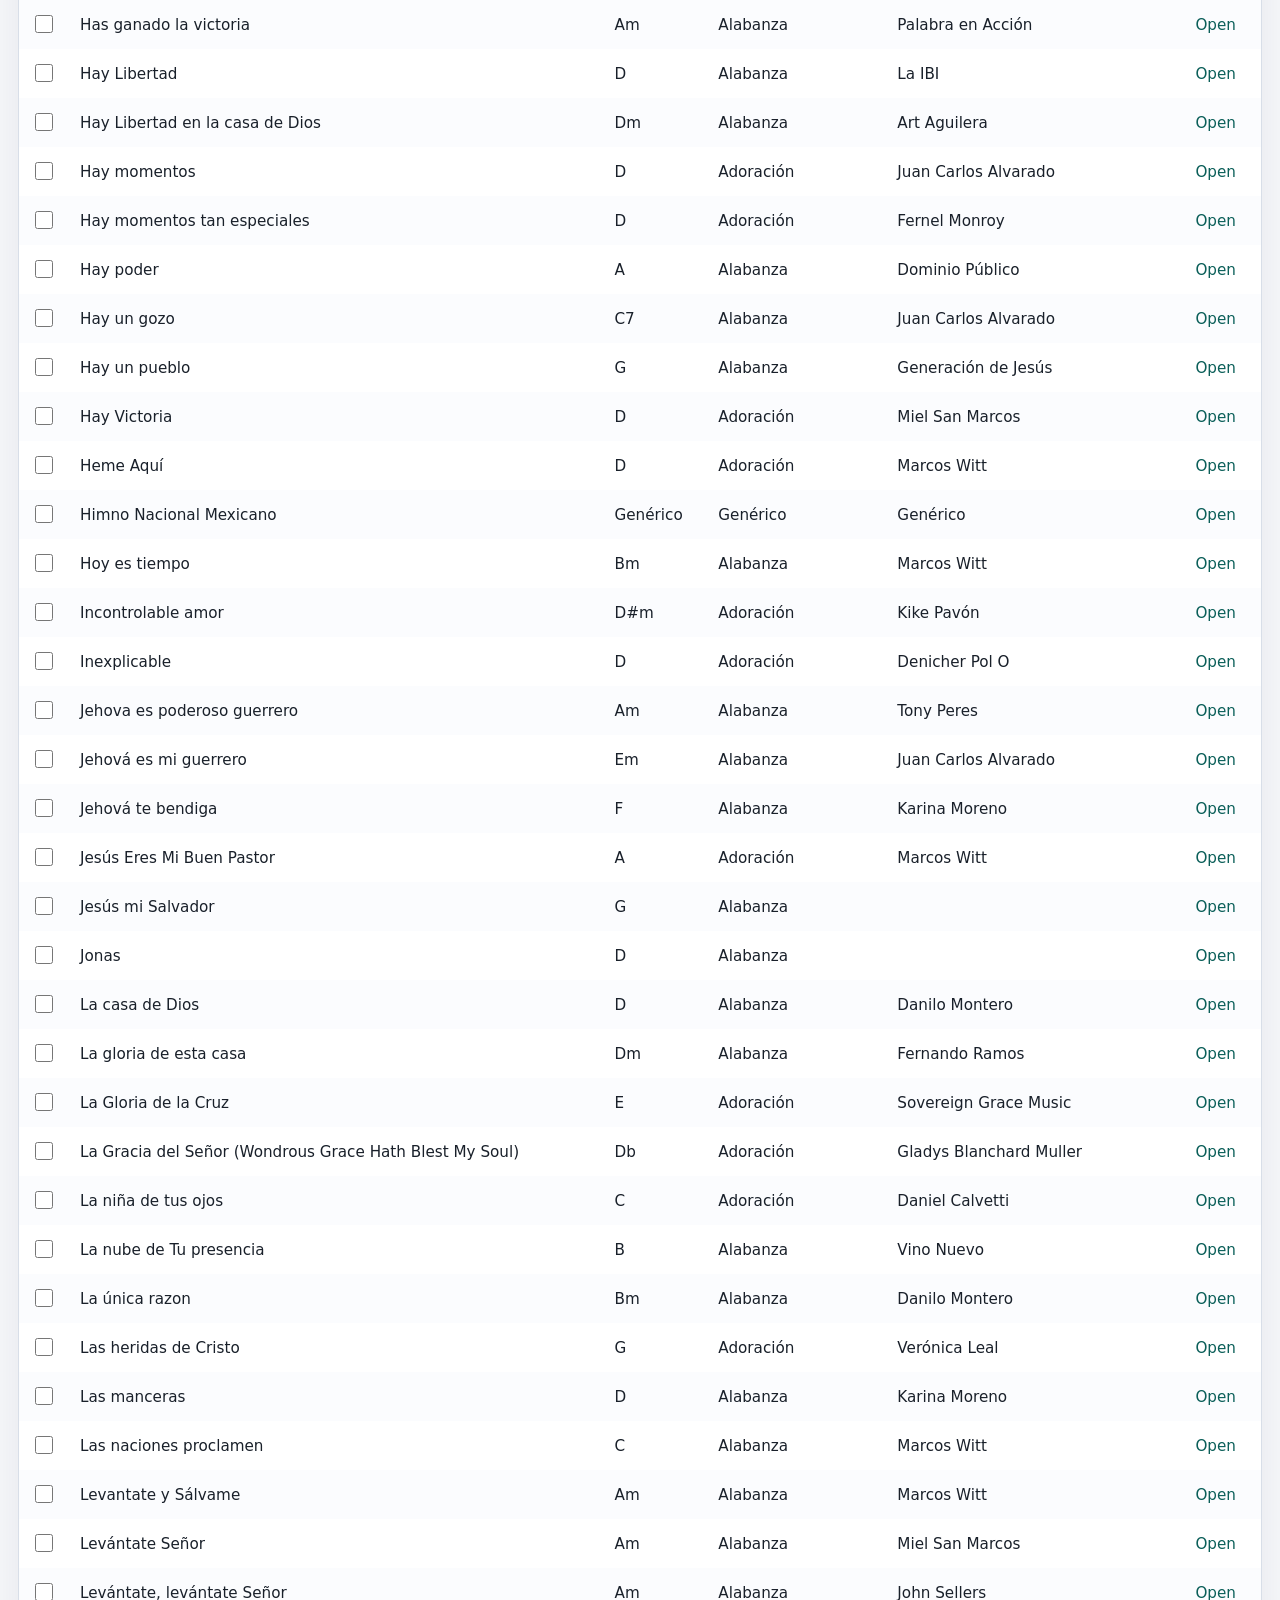
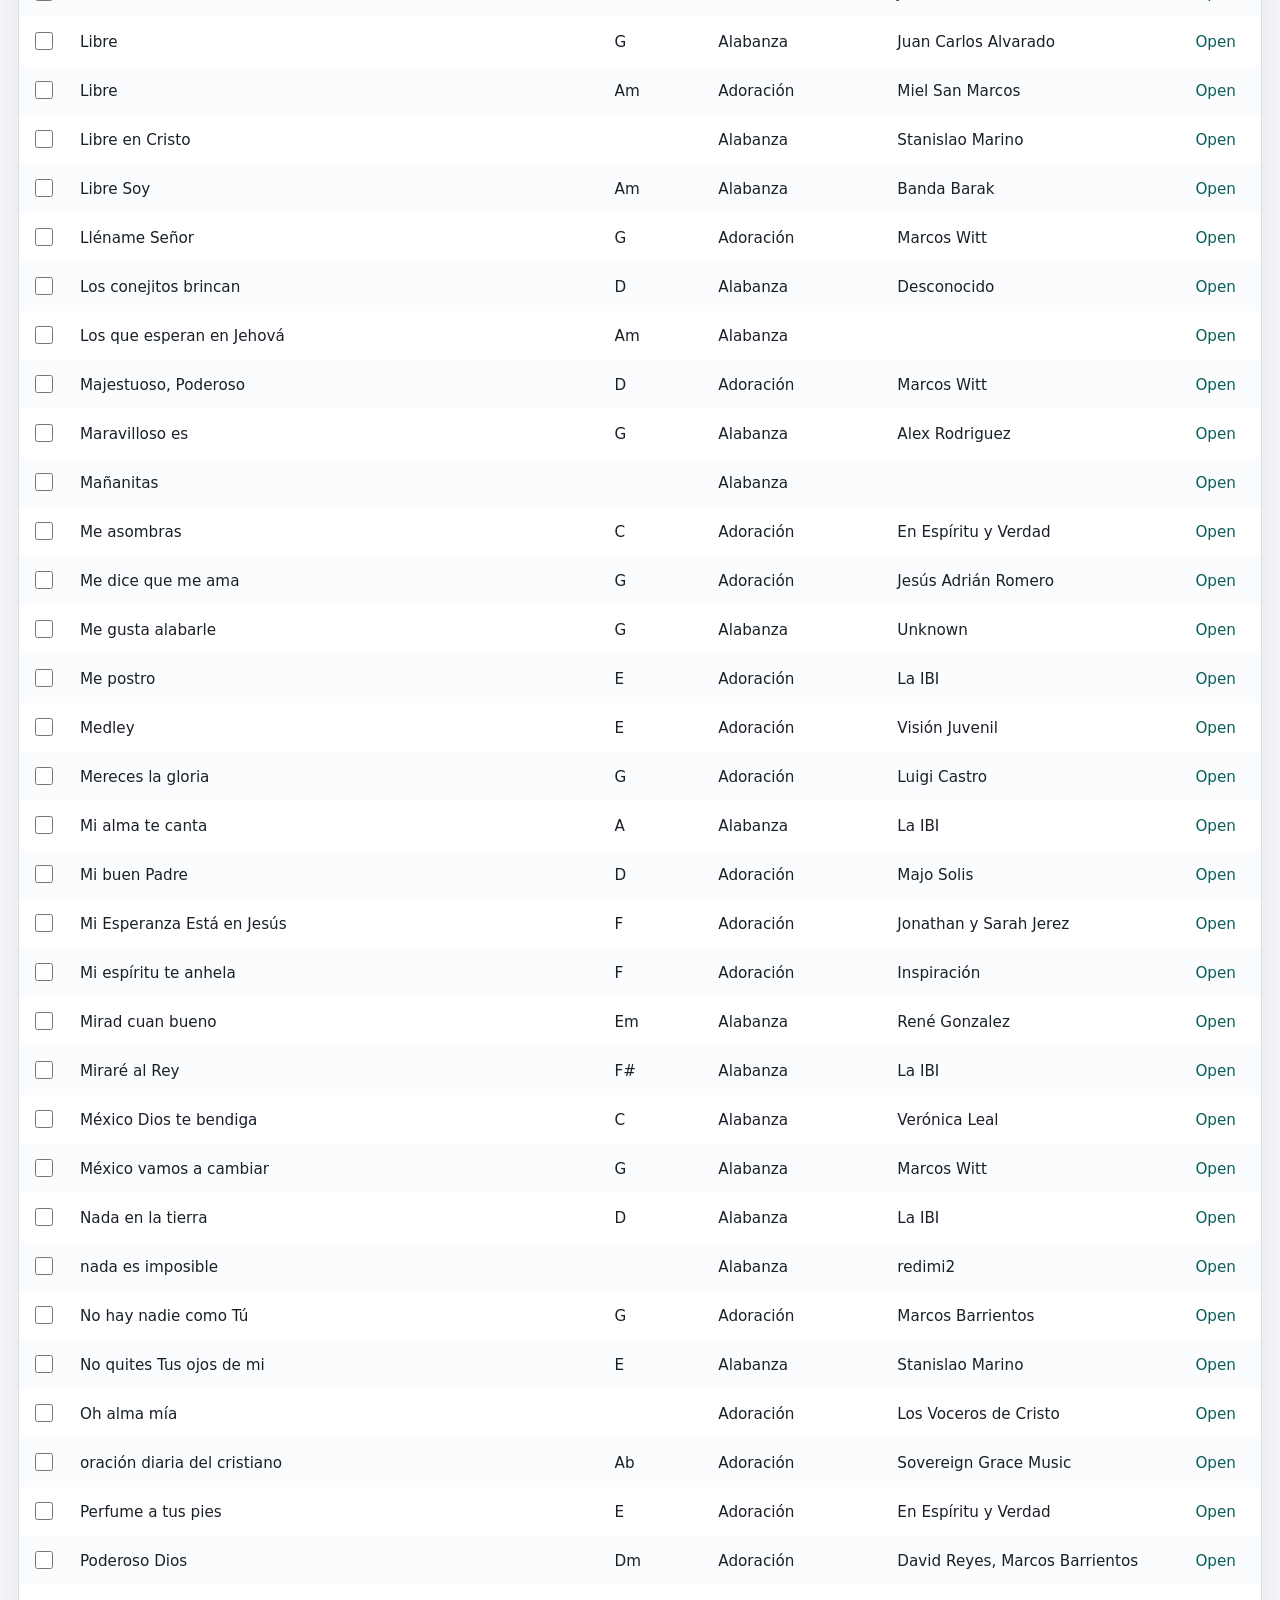
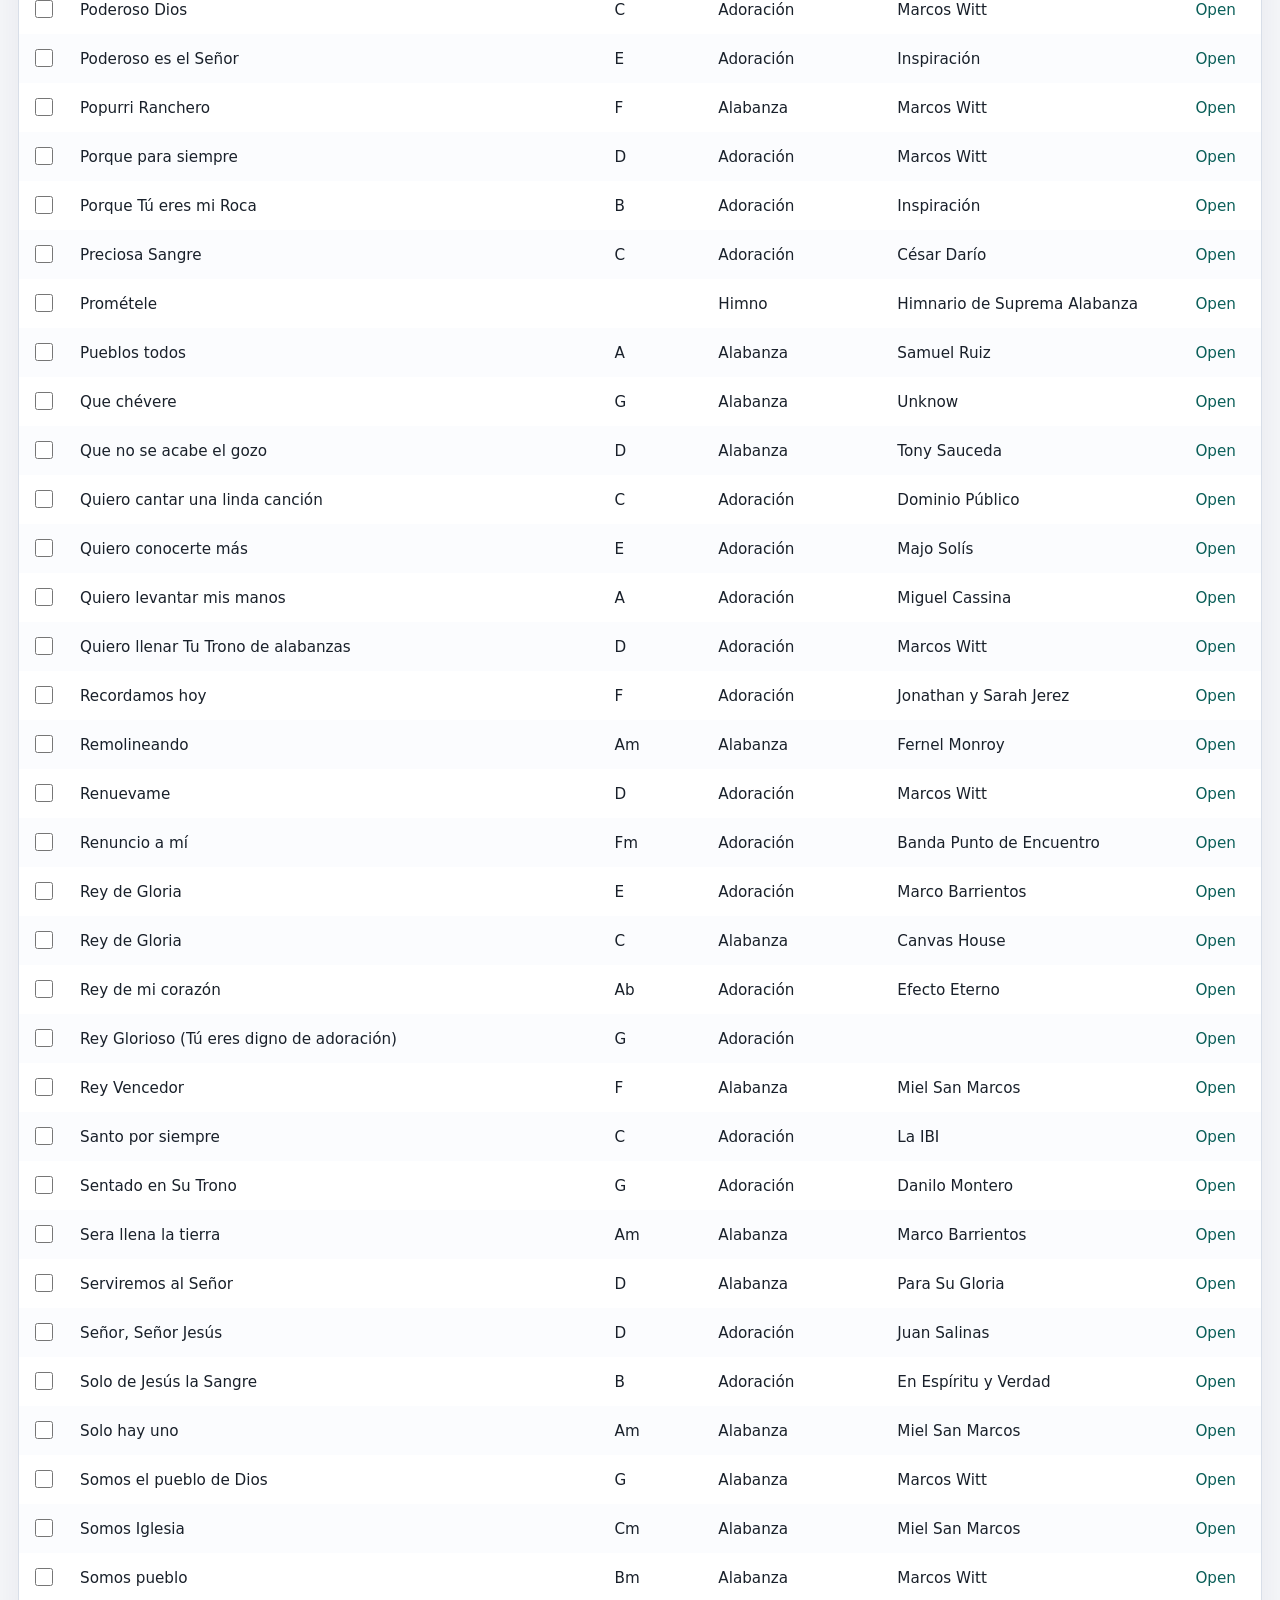
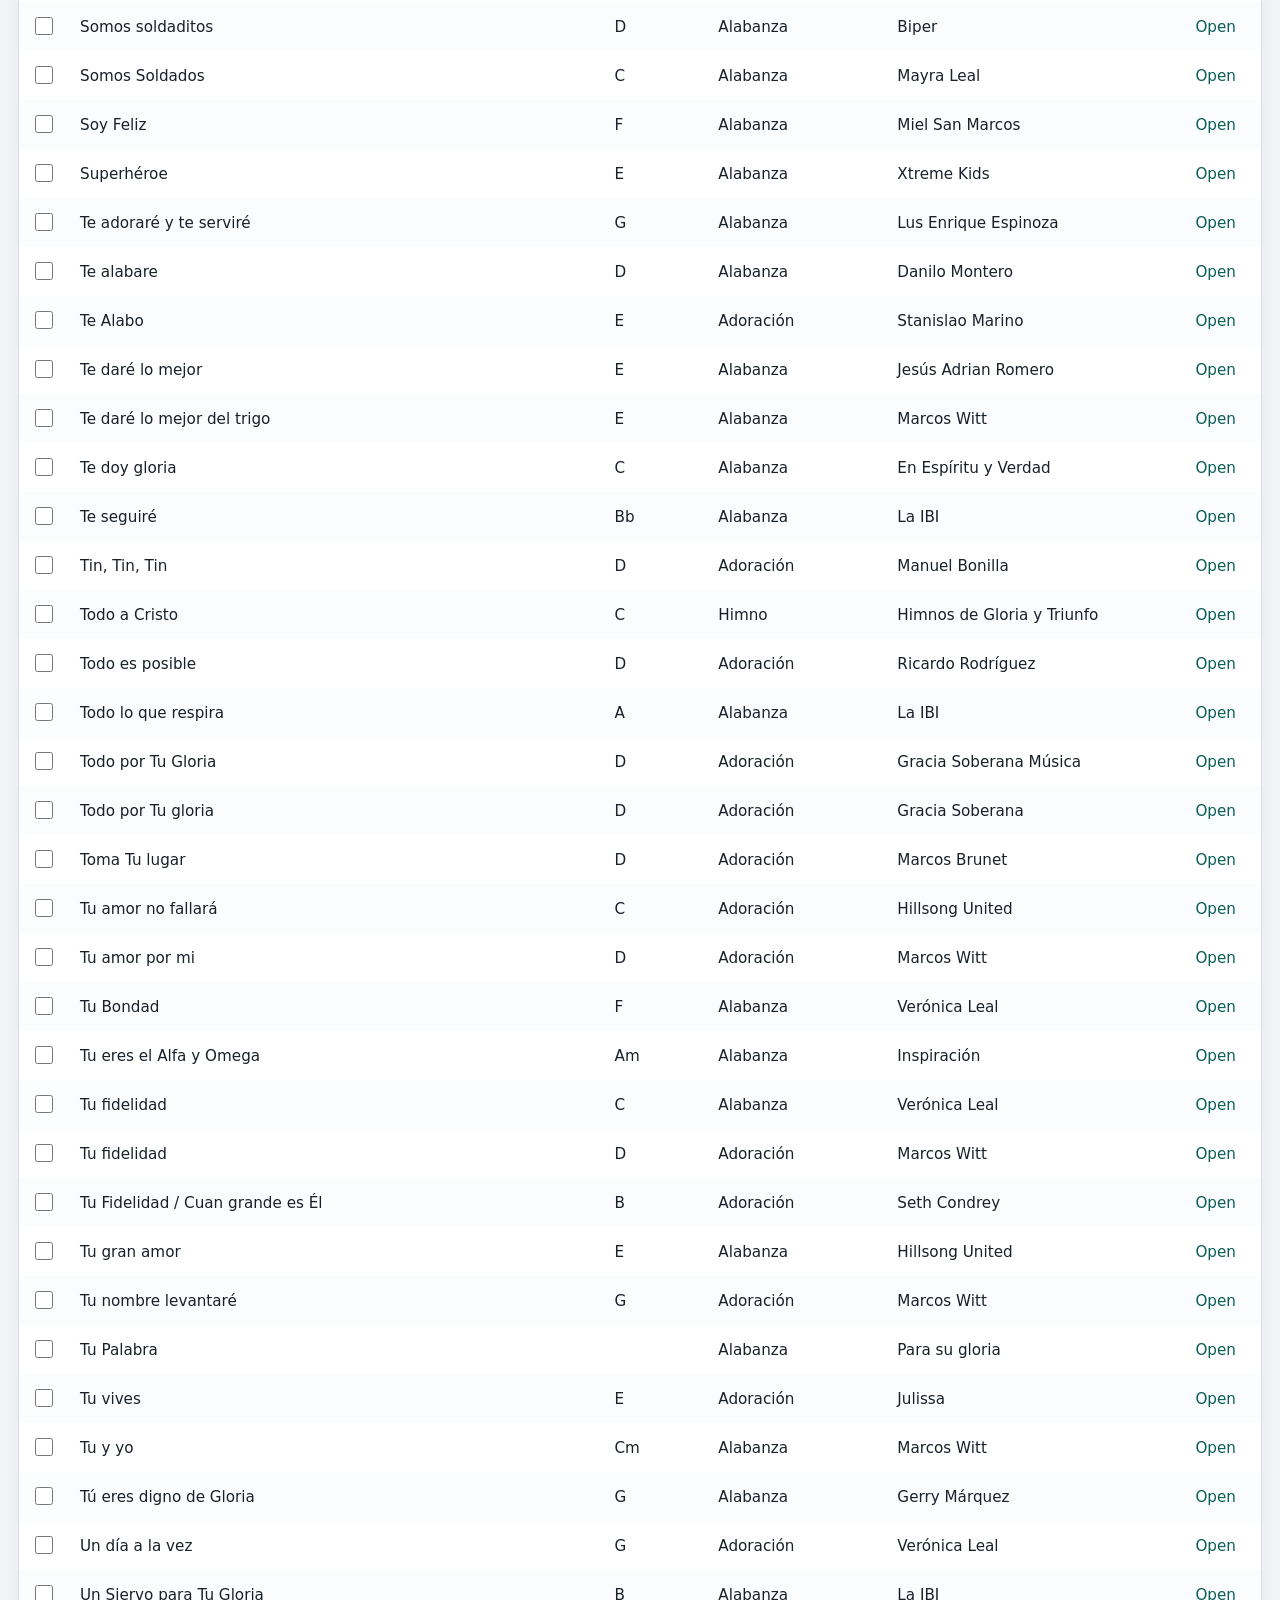
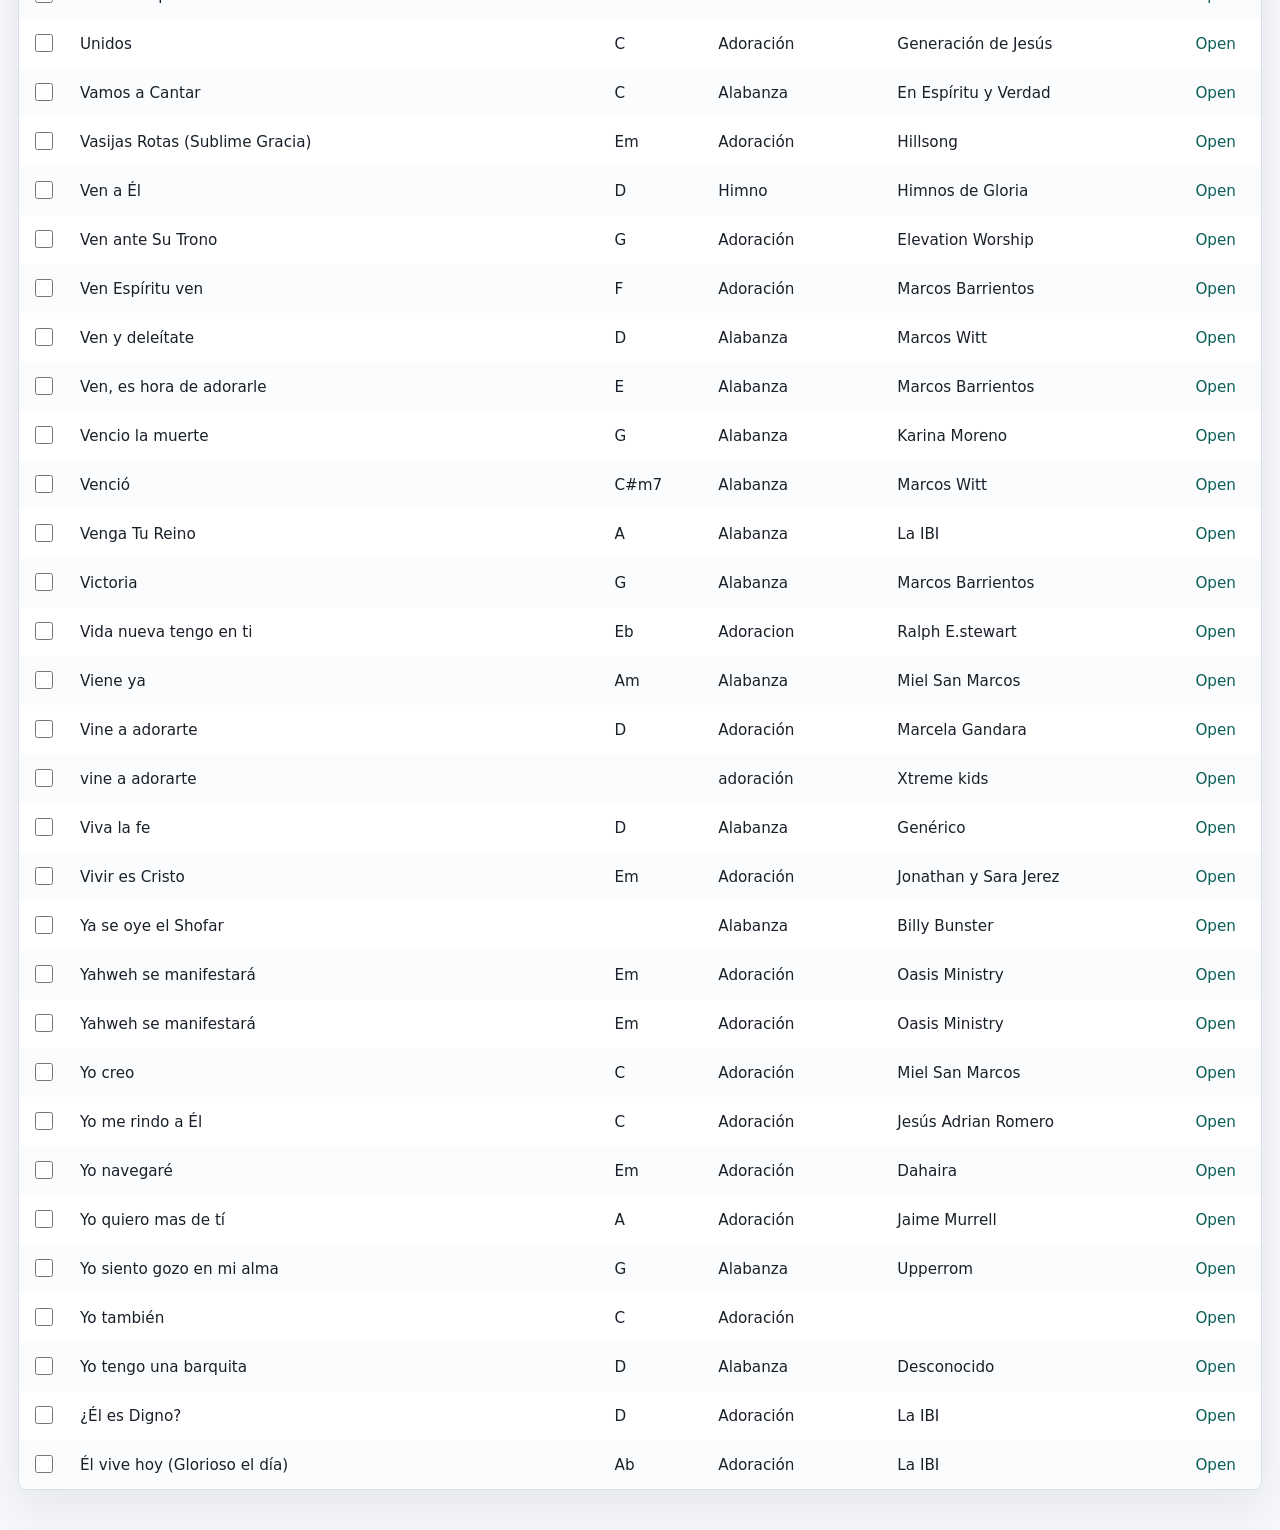
==== commit 3fa957bc: "Update song catalog" ====
--- a/index.html
+++ b/index.html
@@ -18,7 +18,7 @@
         <div class="top-bar-meta">
           <p class="content-updated">
             <span data-i18n="lastUpdated">Last updated</span>
-            <time id="contentUpdatedAt" datetime="2026-11-07T16:40:19Z">Saturday, November 7, 2026 16:40:19 UTC</time>
+            <time id="contentUpdatedAt" datetime="2026-11-23T23:46:22Z">Monday, November 23, 2026 23:46:22 UTC</time>
           </p>
           <div class="top-bar-actions">
             <div class="language-switch" role="group" aria-label="Language">
